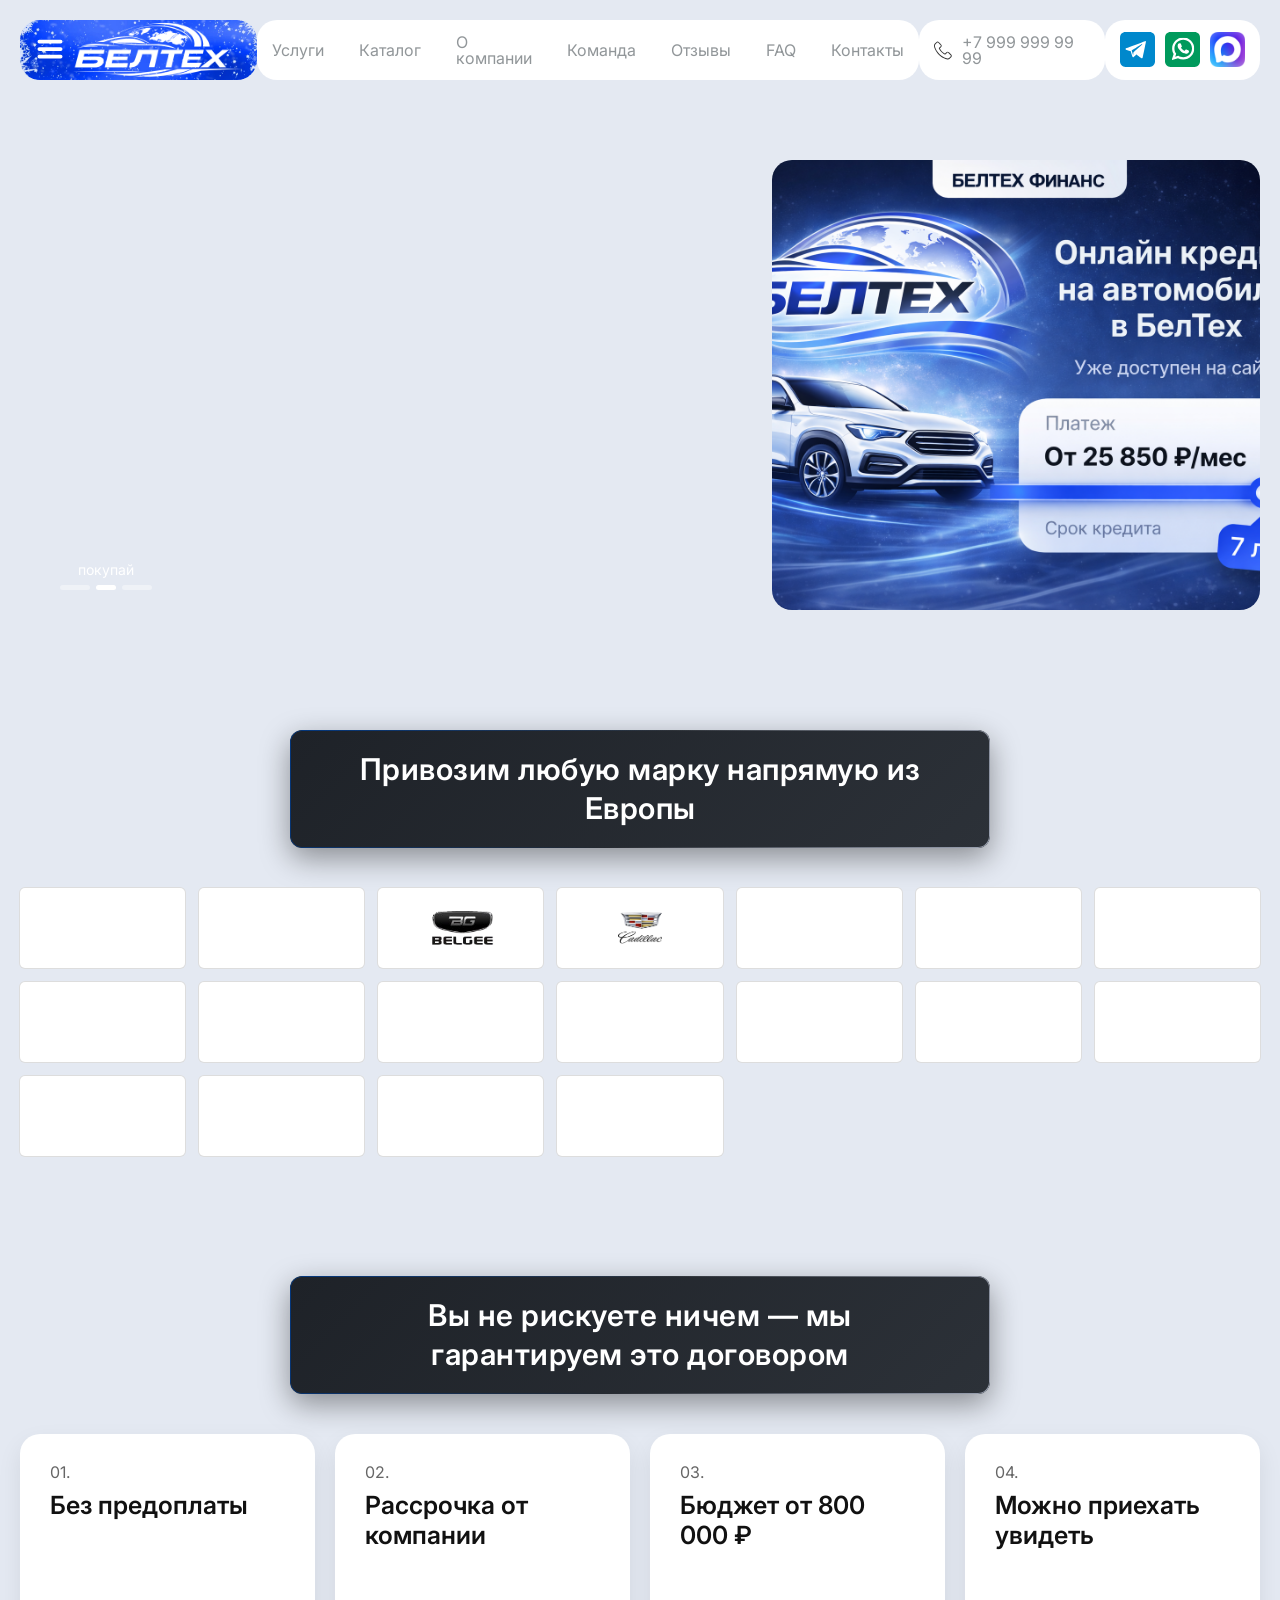
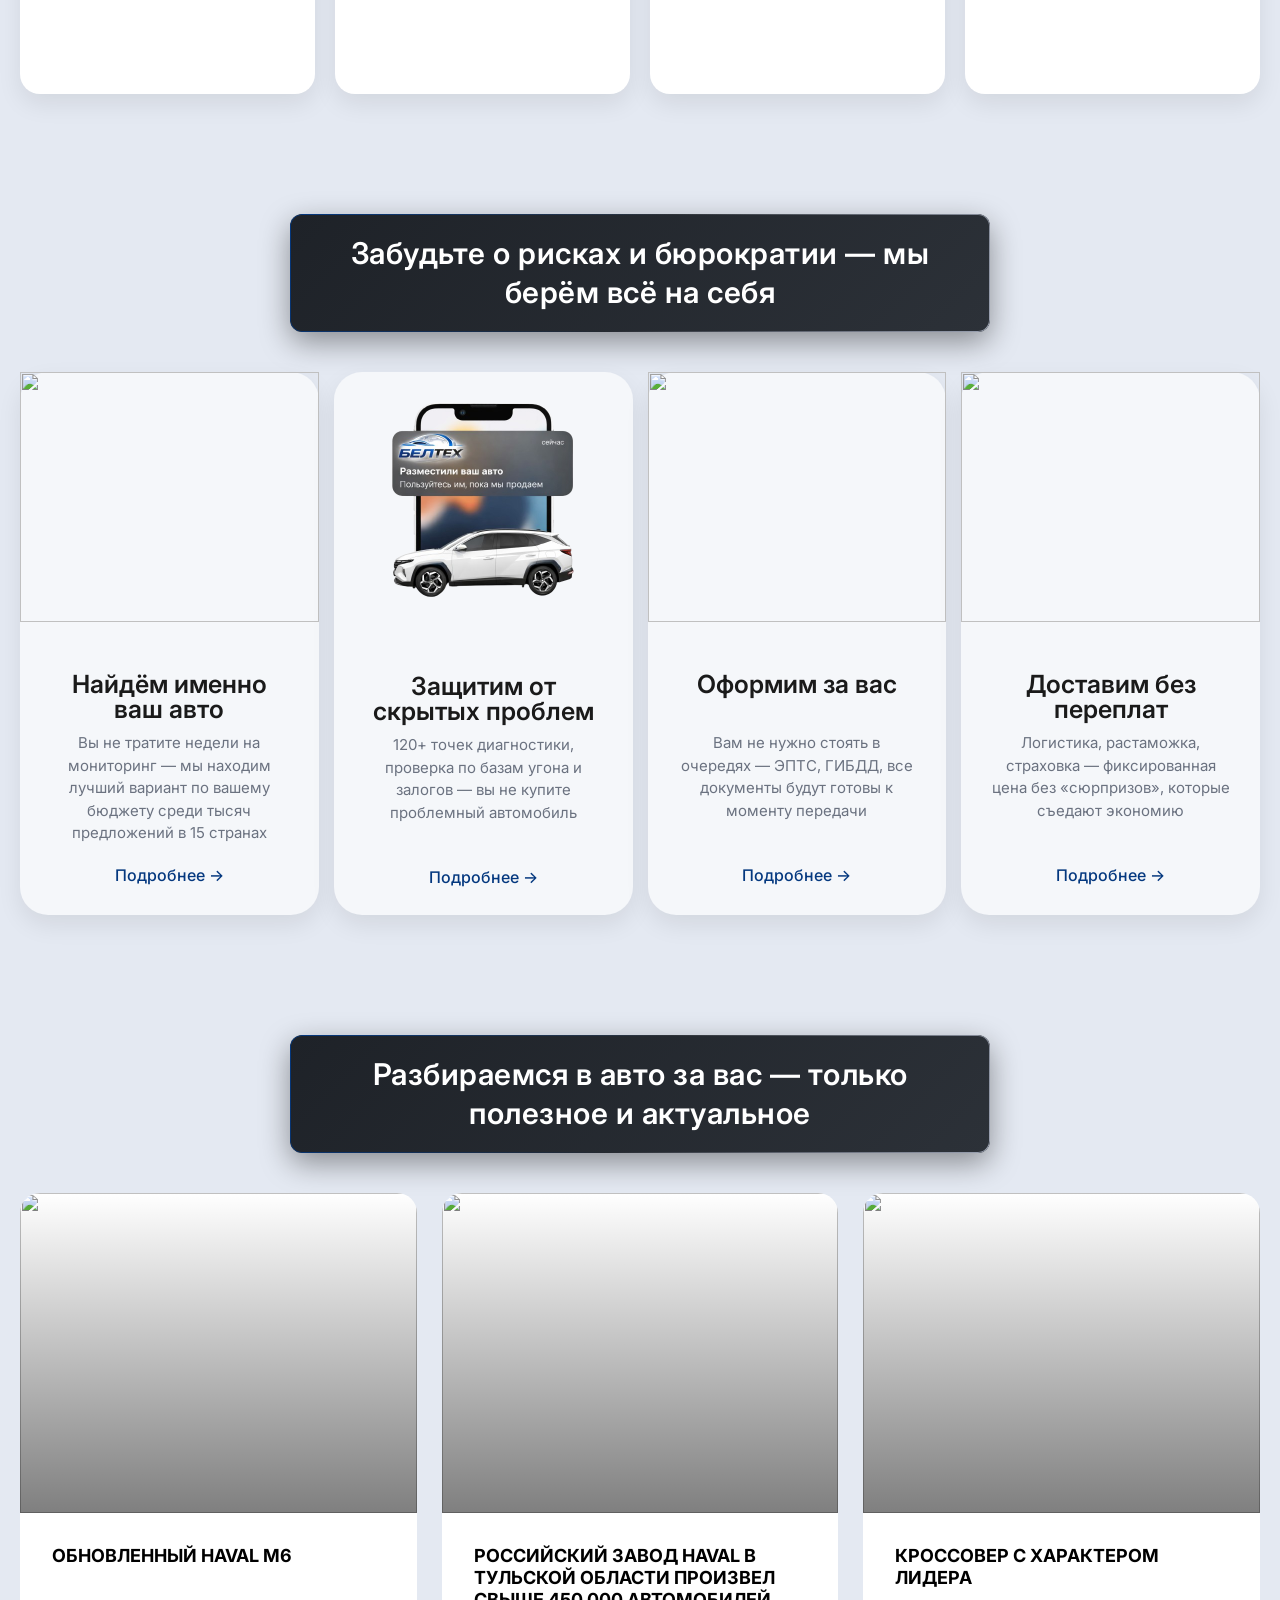
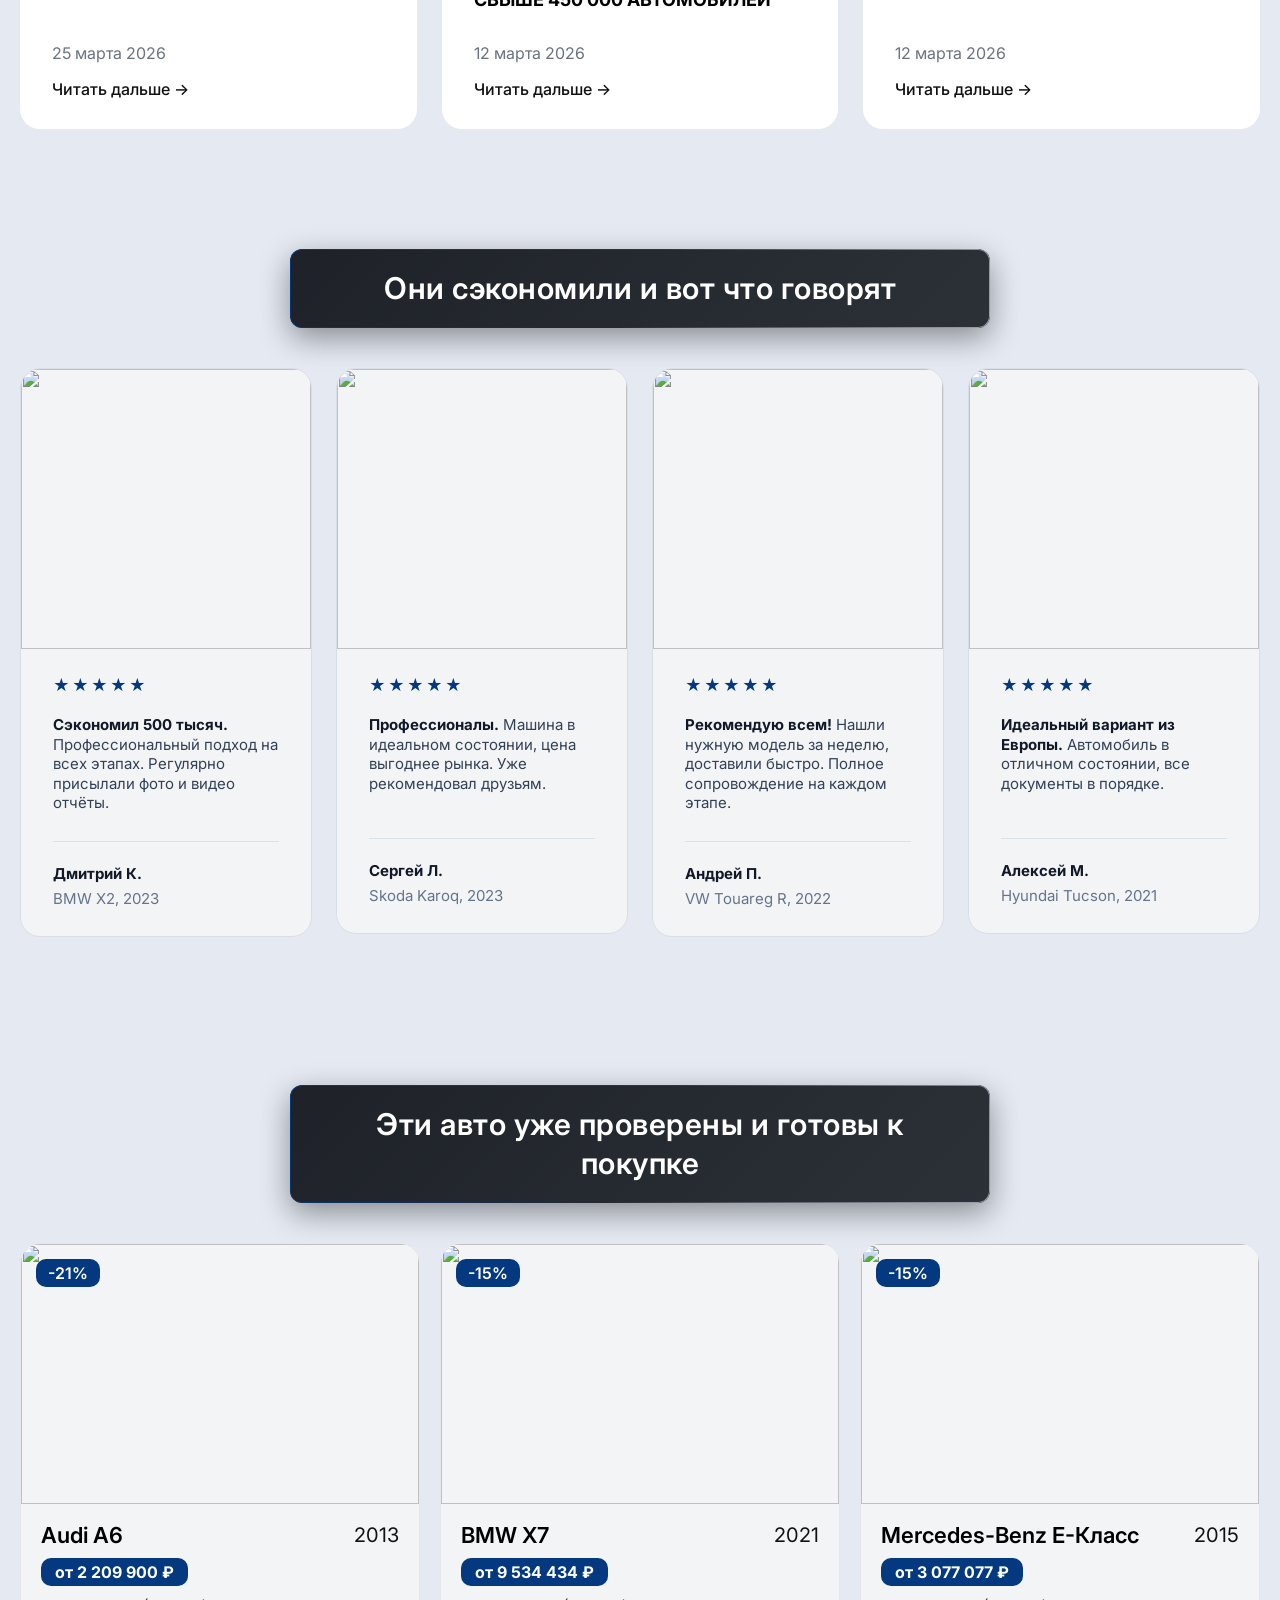
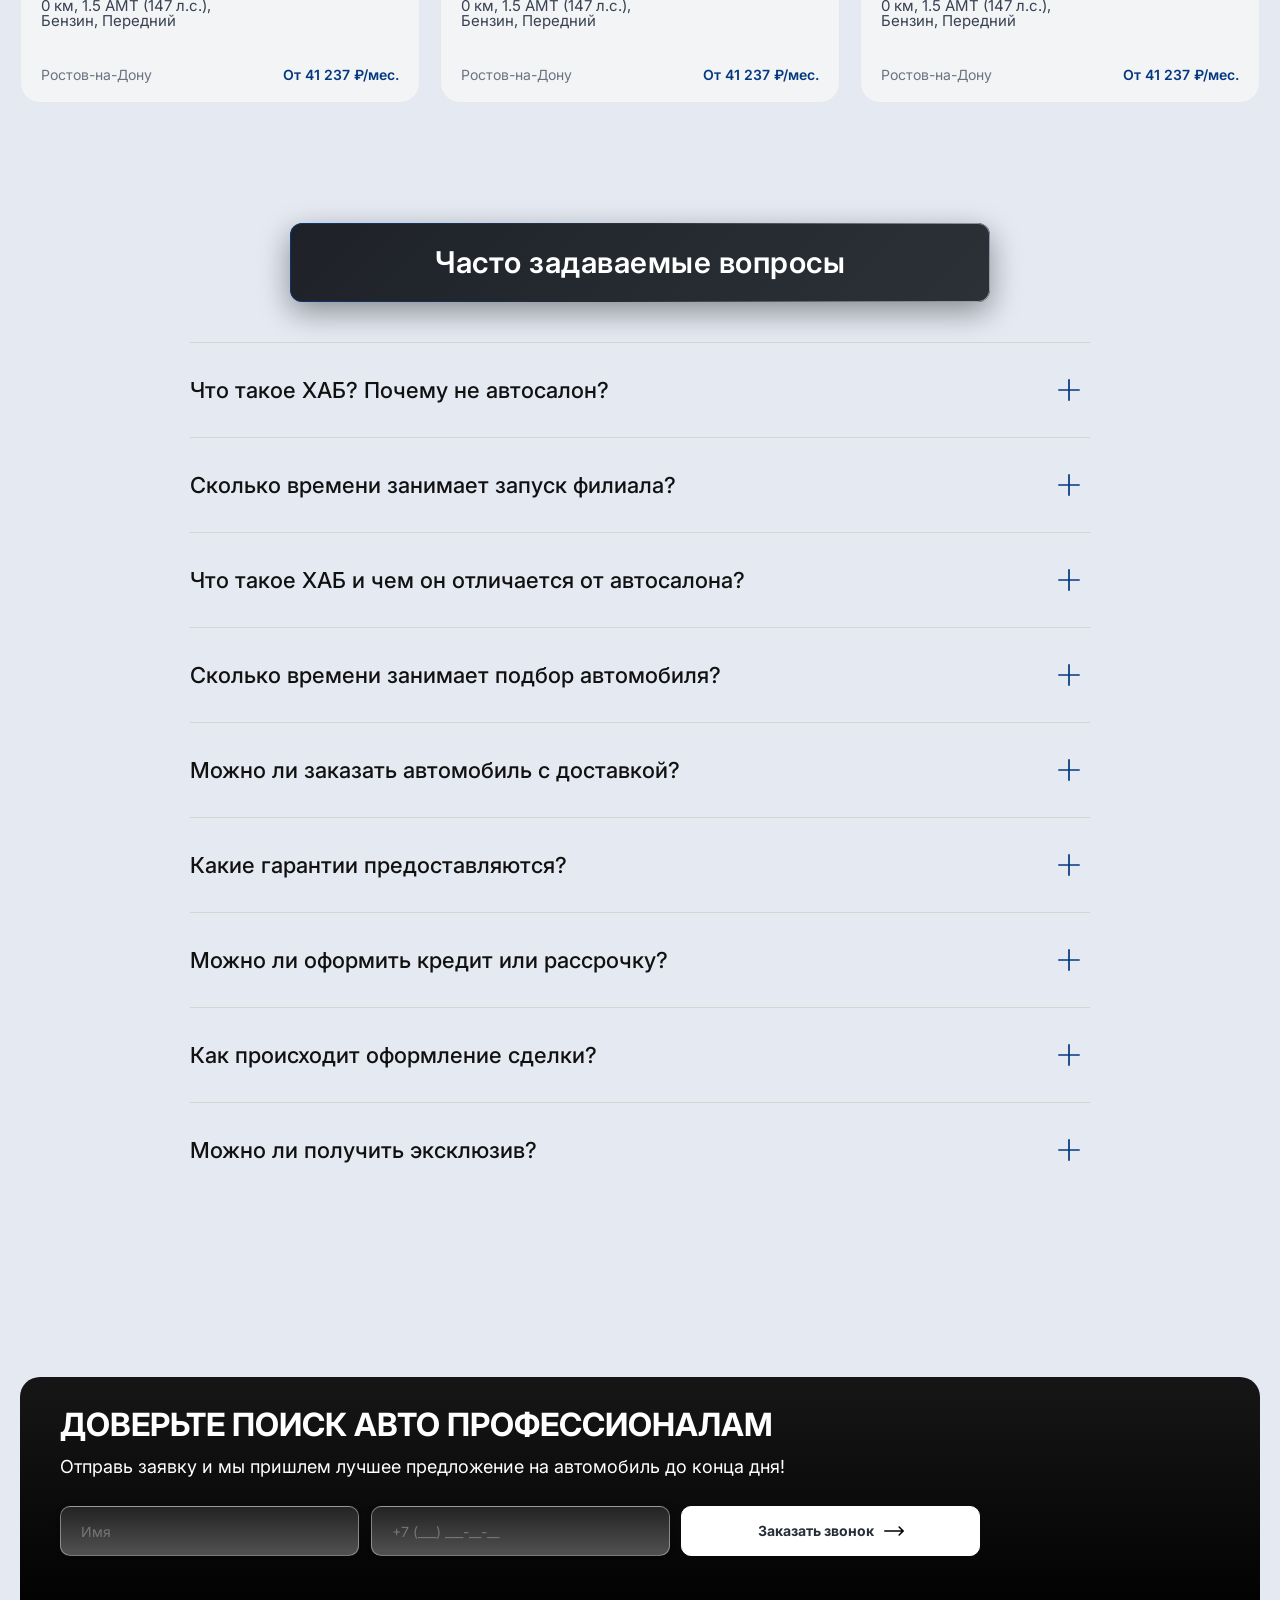
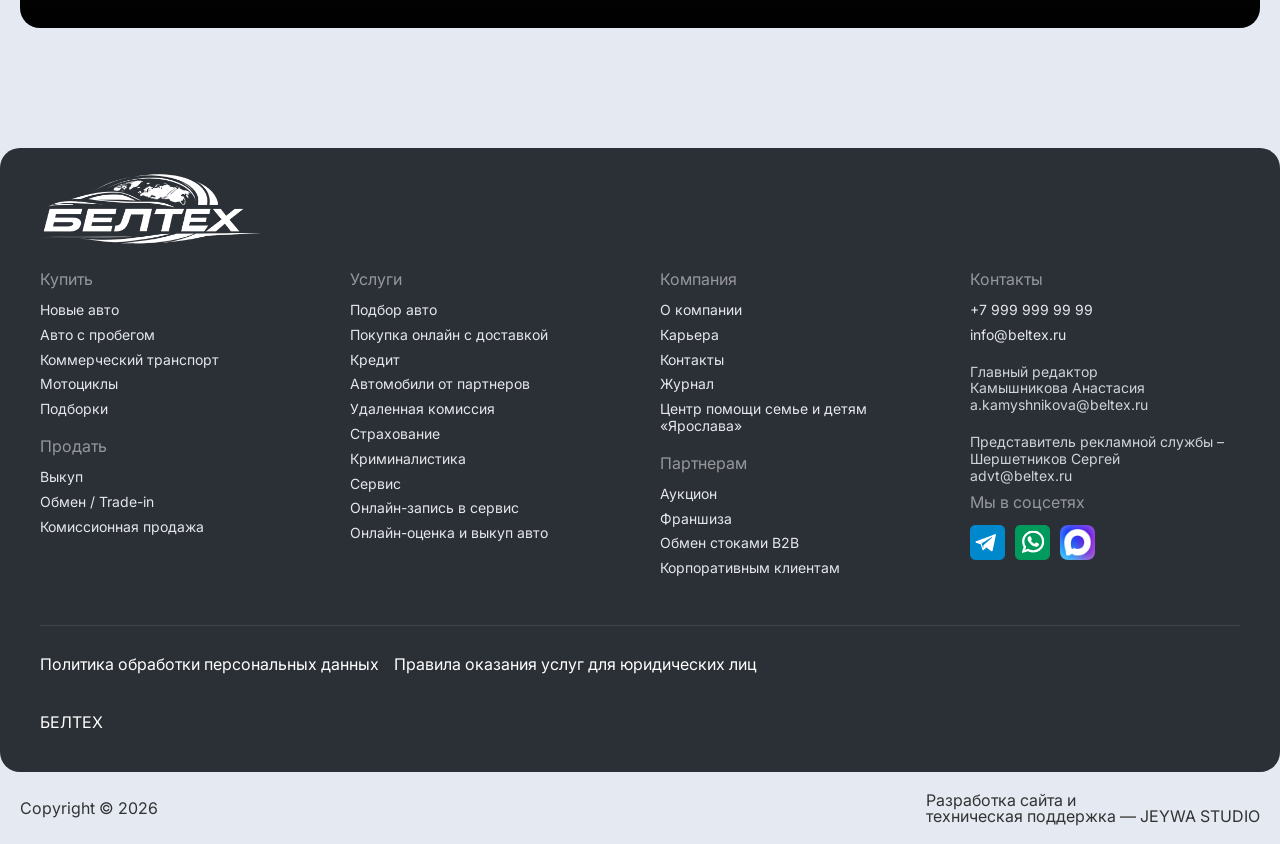
==== index.html @ 1b92bd35 "new" ====
<!doctype html>
<html lang="en">
  <head>
    <meta charset="UTF-8" />
    <meta name="viewport" content="width=device-width, initial-scale=1.0" />
    <link rel="stylesheet" href="/assests/css/reset.css" />
    <link rel="stylesheet" href="/assests/css/style.css" />
    <link
      rel="stylesheet"
      href="https://cdn.jsdelivr.net/npm/swiper@11/swiper-bundle.min.css"
    />

    <link
      rel="shortcut icon"
      href="/assests/img/indigoicon.webp"
      type="image/x-icon"
    />
    <title>БЕЛТЕХ</title>
  </head>
  <body>
    <header>
      <div class="container">
        <div class="logo">
          <div class="burger">
            <svg
              xmlns="http://www.w3.org/2000/svg"
              version="1.1"
              xmlns:xlink="http://www.w3.org/1999/xlink"
              width="22"
              height="14"
              x="0"
              y="0"
              viewBox="0 0 24 24"
              style="enable-background: new 0 0 512 512"
              xml:space="preserve"
              class=""
            >
              <g>
                <path
                  d="M3.5 7.5h17a1.5 1.5 0 1 0 0-3h-17a1.5 1.5 0 1 0 0 3zM20.5 10.5h-17a1.5 1.5 0 1 0 0 3h17a1.5 1.5 0 1 0 0-3zM20.5 16.5h-17a1.5 1.5 0 1 0 0 3h17a1.5 1.5 0 1 0 0-3z"
                  fill="#ffffff"
                  opacity="1"
                  data-original="#000000"
                  class=""
                ></path>
              </g>
            </svg>
          </div>
          <a href="">
            <img src="/assests/img/indigologo.png" alt="" />
          </a>
        </div>
        <div>
          <nav>
            <ul>
              <li><a href="">Услуги</a></li>
              <li><a href="">Каталог</a></li>
              <li><a href="">О компании</a></li>
              <li><a href="">Команда</a></li>
              <li><a href="">Отзывы</a></li>
              <li><a href="">FAQ</a></li>
              <li><a href="">Контакты</a></li>
            </ul>
          </nav>
        </div>
        <div class="phone">
          <a href="">
            <svg
              xmlns="http://www.w3.org/2000/svg"
              version="1.1"
              xmlns:xlink="http://www.w3.org/1999/xlink"
              width="19"
              height="19"
              x="0"
              y="0"
              viewBox="0 0 482.6 482.6"
              style="enable-background: new 0 0 512 512"
              xml:space="preserve"
              class=""
            >
              <g>
                <path
                  d="M98.339 320.8c47.6 56.9 104.9 101.7 170.3 133.4 24.9 11.8 58.2 25.8 95.3 28.2 2.3.1 4.5.2 6.8.2 24.9 0 44.9-8.6 61.2-26.3.1-.1.3-.3.4-.5 5.8-7 12.4-13.3 19.3-20 4.7-4.5 9.5-9.2 14.1-14 21.3-22.2 21.3-50.4-.2-71.9l-60.1-60.1c-10.2-10.6-22.4-16.2-35.2-16.2-12.8 0-25.1 5.6-35.6 16.1l-35.8 35.8c-3.3-1.9-6.7-3.6-9.9-5.2-4-2-7.7-3.9-11-6-32.6-20.7-62.2-47.7-90.5-82.4-14.3-18.1-23.9-33.3-30.6-48.8 9.4-8.5 18.2-17.4 26.7-26.1 3-3.1 6.1-6.2 9.2-9.3 10.8-10.8 16.6-23.3 16.6-36s-5.7-25.2-16.6-36l-29.8-29.8c-3.5-3.5-6.8-6.9-10.2-10.4-6.6-6.8-13.5-13.8-20.3-20.1-10.3-10.1-22.4-15.4-35.2-15.4-12.7 0-24.9 5.3-35.6 15.5l-37.4 37.4c-13.6 13.6-21.3 30.1-22.9 49.2-1.9 23.9 2.5 49.3 13.9 80 17.5 47.5 43.9 91.6 83.1 138.7zm-72.6-216.6c1.2-13.3 6.3-24.4 15.9-34l37.2-37.2c5.8-5.6 12.2-8.5 18.4-8.5 6.1 0 12.3 2.9 18 8.7 6.7 6.2 13 12.7 19.8 19.6 3.4 3.5 6.9 7 10.4 10.6l29.8 29.8c6.2 6.2 9.4 12.5 9.4 18.7s-3.2 12.5-9.4 18.7c-3.1 3.1-6.2 6.3-9.3 9.4-9.3 9.4-18 18.3-27.6 26.8l-.5.5c-8.3 8.3-7 16.2-5 22.2.1.3.2.5.3.8 7.7 18.5 18.4 36.1 35.1 57.1 30 37 61.6 65.7 96.4 87.8 4.3 2.8 8.9 5 13.2 7.2 4 2 7.7 3.9 11 6 .4.2.7.4 1.1.6 3.3 1.7 6.5 2.5 9.7 2.5 8 0 13.2-5.1 14.9-6.8l37.4-37.4c5.8-5.8 12.1-8.9 18.3-8.9 7.6 0 13.8 4.7 17.7 8.9l60.3 60.2c12 12 11.9 25-.3 37.7-4.2 4.5-8.6 8.8-13.3 13.3-7 6.8-14.3 13.8-20.9 21.7-11.5 12.4-25.2 18.2-42.9 18.2-1.7 0-3.5-.1-5.2-.2-32.8-2.1-63.3-14.9-86.2-25.8-62.2-30.1-116.8-72.8-162.1-127-37.3-44.9-62.4-86.7-79-131.5-10.3-27.5-14.2-49.6-12.6-69.7z"
                  fill="#333333"
                  opacity="1"
                  data-original="#000000"
                  class=""
                ></path>
              </g>
            </svg>
            +7 999 999 99 99
          </a>
        </div>
        <div class="icons">
          <a href="">
            <img src="/assests/img/telegram.svg" alt="" />
          </a>
          <a href="">
            <img src="/assests/img/whatsapp.svg" alt="" />
          </a>
          <a href="">
            <img src="/assests/img/maxmessencer.png" alt="" />
          </a>
        </div>
      </div>
    </header>
    <main>
      <section class="banner">
        <div class="container">
          <div class="banner-grid">
            <div class="swiper banner-swiper">
              <div class="swiper-wrapper">
                <div
                  class="swiper-slide"
                  style="
                    background-image: url(https://cdn-s.freshauto.ru/system/home_image/file/49/lg_1800x876_%D0%BF%D1%80%D0%BE%D0%B4%D0%B0%D1%8E%D1%82%D1%8C%D1%81%D1%8F_%D0%B1%D1%8B%D1%81%D1%82%D1%80%D0%BE__2_.webp);
                  "
                >
                  <div class="banner-content">
                    <h2>
                      Любой авто <br />
                      <span>доставим</span> <br />
                      в ближайший к вам <br />
                      автосалон FRESH
                    </h2>
                  </div>
                </div>

                <div
                  class="swiper-slide"
                  style="
                    background-image: url(https://cdn-s.freshauto.ru/system/home_image/file/41/lg_1800x876_%D0%B4%D0%BE%D1%81%D1%82%D0%B0%D0%B2%D0%BA%D0%B0.webp);
                  "
                ></div>

                <div
                  class="swiper-slide"
                  style="
                    background-image: url(https://cdn-s.freshauto.ru/system/home_image/file/30/lg__Banner_Home_Left.webp);
                  "
                >
                  <div class="banner-content">
                    <h2>FRESH RACING: скорость начинается здесь!</h2>
                  </div>
                </div>
              </div>

              <div class="swiper-pagination"></div>
            </div>
            <img
              src="/assests/img/ChatGPT Image 25 Mar 2026 20_34_31.png"
              alt=""
            />
          </div>
        </div>
      </section>
      <section class="brands">
        <div class="container">
          <div class="section-title">
            <h2>Привозим любую марку напрямую из Европы</h2>
          </div>
          <div class="brands-grid">
            <a href="#"
              ><img
                src="https://autopole.ru/images/brands/Knewstar/knewstar.svg"
                alt=""
            /></a>
            <a href="#"
              ><img
                src="https://autopole.ru/images/brands/Changan/Changan.svg"
                alt=""
            /></a>
            <a href="#"
              ><img src="/assests/img/image-removebg-preview.png" alt=""
            /></a>
            <a href="#"
              ><img src="/assests/img/image-removebg-preview (1).png" alt=""
            /></a>
            <a href="#"
              ><img
                src="https://autopole.ru/images/brands/Chery/chery.png"
                alt=""
            /></a>
            <a href="#"
              ><img
                src="https://autopole.ru/images/brands/Chevrolet/Chevrolet.webp"
                alt=""
            /></a>
            <a href="#"
              ><img
                src="https://autopole.ru/images/brands/Geely/geely.svg"
                alt=""
            /></a>
            <a href="#"
              ><img
                src="https://autopole.ru/images/brands/Honda/Honda.svg"
                alt=""
            /></a>
            <a href="#"
              ><img
                src="https://autopole.ru/images/brands/Hyundai/Hyundai.svg"
                alt=""
            /></a>
            <a href="#"
              ><img
                src="https://autopole.ru/images/brands/Volvo/Volvo.svg"
                alt=""
            /></a>
            <a href="#"
              ><img
                src="https://autopole.ru/images/brands/Citroen/citroen.svg"
                alt=""
            /></a>
            <a href="#"
              ><img
                src="https://autopole.ru/images/brands/Dongfeng/dongfeng.svg"
                alt=""
            /></a>
            <a href="#"
              ><img
                src="https://autopole.ru/images/brands/EXEED/exeed.png"
                alt=""
            /></a>
            <a href="#"
              ><img src="https://autopole.ru/images/brands/FAW/faw.svg" alt=""
            /></a>
            <a href=""
              ><img
                src="https://autopole.ru/images/brands/KAIYI/kaiyi.webp"
                alt=""
            /></a>
            <a href=""
              ><img
                src="https://autopole.ru/images/brands/Livan/livan.png"
                alt=""
            /></a>
            <a href=""
              ><img
                src="https://autopole.ru/images/brands/Opel/Opel.svg"
                alt=""
            /></a>
            <a href=""
              ><img
                src="https://autopole.ru/images/brands/VOYAH/voyah.png"
                alt=""
            /></a>
          </div>
        </div>
      </section>
      <section class="advantages">
        <div class="container">
          <div class="section-title">
            <h2>Вы не рискуете ничем — мы гарантируем это договором</h2>
          </div>
          <div class="cards">
            <div class="card">
              <span class="num">01.</span>
              <h3>Без предоплаты</h3>
              <img
                src="https://keyauto.ru/uploads/service-direction/4cd8912df64c40a9161ac1e7c5034836.webp"
                alt=""
              />
            </div>

            <div class="card">
              <span class="num">02.</span>
              <h3>Рассрочка от компании</h3>
              <img
                src="https://keyauto.ru/uploads/service-direction/d1cce6826b71c99e125bb101970b028e.webp"
                alt=""
              />
            </div>

            <div class="card">
              <span class="num">03.</span>
              <h3>Бюджет от 800 000 ₽</h3>
              <img
                src="https://keyauto.ru/uploads/service-direction/e4988deae22c782a1206c8d25f4a0330.webp"
                alt=""
              />
            </div>

            <div class="card">
              <span class="num">04.</span>
              <h3>Можно приехать увидеть</h3>
              <img
                src="https://keyauto.ru/uploads/service-direction/28147375b0b7fb3f90a6826adf2246a5.webp"
                alt=""
              />
            </div>
          </div>
        </div>
      </section>
      <section class="services">
        <div class="container">
          <div class="section-title">
            <h2>Забудьте о рисках и бюрократии — мы берём всё на себя</h2>
          </div>
          <div class="services-cards">
            <div class="service-card">
              <img
                src="https://freshauto.ru/assets/blue_theme/tradein-ed030569aec24b2c1d5a7ece47277234e26bcae3a217fbb04f80575bd226a821.webp"
                alt=""
              />
              <div class="services-content">
                <h3>Найдём именно ваш авто</h3>
                <p>
                  Вы не тратите недели на мониторинг — мы находим лучший вариант
                  по вашему бюджету среди тысяч предложений в 15 странах
                </p>
                <a href="#">Подробнее →</a>
              </div>
            </div>

            <div class="service-card">
              <img src="/assests/img/image-removebg-preview (2).png" alt="" />
              <div class="services-content">
                <h3>Защитим от скрытых проблем</h3>
                <p>
                  120+ точек диагностики, проверка по базам угона и залогов — вы
                  не купите проблемный автомобиль
                </p>
                <a href="#">Подробнее →</a>
              </div>
            </div>

            <div class="service-card">
              <img
                src="https://freshauto.ru/assets/blue_theme/buyout-7ed57ffa556ec2b9cbad438ed9f771f8645e7f441b2bdf70bebeb2e8942ab878.webp"
                alt=""
              />
              <div class="services-content">
                <h3>Оформим за вас</h3>
                <p>
                  Вам не нужно стоять в очередях — ЭПТС, ГИБДД, все документы
                  будут готовы к моменту передачи
                </p>
                <a href="#">Подробнее →</a>
              </div>
            </div>
            <div class="service-card">
              <img
                src="https://freshauto.ru/frontend/assets/static/default.CINoigJR.webp"
                alt=""
              />
              <div class="services-content">
                <h3>Доставим без переплат</h3>
                <p>
                  Логистика, растаможка, страховка — фиксированная цена без
                  «сюрпризов», которые съедают экономию
                </p>
                <a href="#">Подробнее →</a>
              </div>
            </div>
          </div>
        </div>
      </section>
      <section class="blog">
        <div class="container">
          <div class="section-title">
            <h2>Разбираемся в авто за вас — только полезное и актуальное</h2>
          </div>

          <div class="swiper blog-swiper">
            <div class="swiper-wrapper">
              <!-- CARD -->
              <div class="swiper-slide">
                <div class="blog-card">
                  <div class="blog-image">
                    <img
                      src="https://img.perxis.ru/unsafe/2048x0/filters:format(avif)/prxs/originals/d71u4v8beucc73ceec20/original"
                      alt=""
                    />
                  </div>

                  <div class="blog-body">
                    <h3>ОБНОВЛЕННЫЙ HAVAL M6</h3>
                    <span class="blog-date">25 марта 2026</span>

                    <a href="#" class="blog-link"> Читать дальше → </a>
                  </div>
                </div>
              </div>

              <!-- CARD -->
              <div class="swiper-slide">
                <div class="blog-card">
                  <div class="blog-image">
                    <img
                      src="https://img.perxis.ru/unsafe/2048x0/filters:format(avif)/prxs/originals/d6peceobeucc73cebtn0/original"
                      alt=""
                    />
                  </div>

                  <div class="blog-body">
                    <h3>
                      РОССИЙСКИЙ ЗАВОД HAVAL В ТУЛЬСКОЙ ОБЛАСТИ ПРОИЗВЕЛ СВЫШЕ
                      450 000 АВТОМОБИЛЕЙ
                    </h3>
                    <span class="blog-date">12 марта 2026</span>

                    <a href="#" class="blog-link"> Читать дальше → </a>
                  </div>
                </div>
              </div>

              <!-- CARD -->
              <div class="swiper-slide">
                <div class="blog-card">
                  <div class="blog-image">
                    <img
                      src="https://img.perxis.ru/unsafe/2048x0/filters:format(avif)/prxs/originals/d6pd2v8beucc73cebt70/original"
                      alt=""
                    />
                  </div>

                  <div class="blog-body">
                    <h3>КРОССОВЕР С ХАРАКТЕРОМ ЛИДЕРА</h3>
                    <span class="blog-date">12 марта 2026</span>

                    <a href="#" class="blog-link"> Читать дальше → </a>
                  </div>
                </div>
              </div>
              <div class="swiper-slide">
                <div class="blog-card">
                  <div class="blog-image">
                    <img
                      src="https://img.perxis.ru/unsafe/2048x0/filters:format(avif)/prxs/originals/d71u4v8beucc73ceec20/original"
                      alt=""
                    />
                  </div>

                  <div class="blog-body">
                    <h3>ОБНОВЛЕННЫЙ HAVAL M6</h3>
                    <span class="blog-date">25 марта 2026</span>

                    <a href="#" class="blog-link"> Читать дальше → </a>
                  </div>
                </div>
              </div>

              <!-- CARD -->
              <div class="swiper-slide">
                <div class="blog-card">
                  <div class="blog-image">
                    <img
                      src="https://img.perxis.ru/unsafe/2048x0/filters:format(avif)/prxs/originals/d6peceobeucc73cebtn0/original"
                      alt=""
                    />
                  </div>

                  <div class="blog-body">
                    <h3>
                      РОССИЙСКИЙ ЗАВОД HAVAL В ТУЛЬСКОЙ ОБЛАСТИ ПРОИЗВЕЛ СВЫШЕ
                      450 000 АВТОМОБИЛЕЙ
                    </h3>
                    <span class="blog-date">12 марта 2026</span>

                    <a href="#" class="blog-link"> Читать дальше → </a>
                  </div>
                </div>
              </div>

              <!-- CARD -->
              <div class="swiper-slide">
                <div class="blog-card">
                  <div class="blog-image">
                    <img
                      src="https://img.perxis.ru/unsafe/2048x0/filters:format(avif)/prxs/originals/d6pd2v8beucc73cebt70/original"
                      alt=""
                    />
                  </div>

                  <div class="blog-body">
                    <h3>КРОССОВЕР С ХАРАКТЕРОМ ЛИДЕРА</h3>
                    <span class="blog-date">12 марта 2026</span>

                    <a href="#" class="blog-link"> Читать дальше → </a>
                  </div>
                </div>
              </div>
            </div>
          </div>
        </div>
      </section>
      <section class="reviews-section">
        <div class="container">
          <div class="section-title">
            <h2>Они сэкономили и вот что говорят</h2>
          </div>

          <div class="swiper reviews-swiper">
            <div class="swiper-wrapper">
              <div class="swiper-slide">
                <div class="review-card">
                  <div class="review-image">
                    <img
                      src="https://m-tehnix.ru/assets/5-DvoWf7ie.jpg"
                      alt=""
                    />
                  </div>

                  <div class="review-body">
                    <div class="review-stars">★★★★★</div>

                    <p class="review-text">
                      <strong>Идеальный вариант из Европы.</strong>
                      Автомобиль в отличном состоянии, все документы в порядке.
                    </p>

                    <div class="review-divider"></div>

                    <div class="review-author">Алексей М.</div>
                    <div class="review-car">Hyundai Tucson, 2021</div>
                  </div>
                </div>
              </div>

              <div class="swiper-slide">
                <div class="review-card">
                  <div class="review-image">
                    <img
                      src="https://m-tehnix.ru/assets/7-DxdeHB12.jpg"
                      alt=""
                    />
                  </div>

                  <div class="review-body">
                    <div class="review-stars">★★★★★</div>

                    <p class="review-text">
                      <strong>Сэкономил 500 тысяч.</strong>
                      Профессиональный подход на всех этапах. Регулярно
                      присылали фото и видео отчёты.
                    </p>

                    <div class="review-divider"></div>

                    <div class="review-author">Дмитрий К.</div>
                    <div class="review-car">BMW X2, 2023</div>
                  </div>
                </div>
              </div>

              <div class="swiper-slide">
                <div class="review-card">
                  <div class="review-image">
                    <img
                      src="https://m-tehnix.ru/assets/8-Cx85QTQ7.jpg"
                      alt=""
                    />
                  </div>

                  <div class="review-body">
                    <div class="review-stars">★★★★★</div>

                    <p class="review-text">
                      <strong>Профессионалы.</strong>
                      Машина в идеальном состоянии, цена выгоднее рынка. Уже
                      рекомендовал друзьям.
                    </p>

                    <div class="review-divider"></div>

                    <div class="review-author">Сергей Л.</div>
                    <div class="review-car">Skoda Karoq, 2023</div>
                  </div>
                </div>
              </div>

              <div class="swiper-slide">
                <div class="review-card">
                  <div class="review-image">
                    <img
                      src="https://m-tehnix.ru/assets/9-DJiYvDG8.jpg"
                      alt=""
                    />
                  </div>

                  <div class="review-body">
                    <div class="review-stars">★★★★★</div>

                    <p class="review-text">
                      <strong>Рекомендую всем!</strong>
                      Нашли нужную модель за неделю, доставили быстро. Полное
                      сопровождение на каждом этапе.
                    </p>

                    <div class="review-divider"></div>

                    <div class="review-author">Андрей П.</div>
                    <div class="review-car">VW Touareg R, 2022</div>
                  </div>
                </div>
              </div>
              <div class="swiper-slide">
                <div class="review-card">
                  <div class="review-image">
                    <img
                      src="https://m-tehnix.ru/assets/5-DvoWf7ie.jpg"
                      alt=""
                    />
                  </div>

                  <div class="review-body">
                    <div class="review-stars">★★★★★</div>

                    <p class="review-text">
                      <strong>Идеальный вариант из Европы.</strong>
                      Автомобиль в отличном состоянии, все документы в порядке.
                    </p>

                    <div class="review-divider"></div>

                    <div class="review-author">Алексей М.</div>
                    <div class="review-car">Hyundai Tucson, 2021</div>
                  </div>
                </div>
              </div>

              <div class="swiper-slide">
                <div class="review-card">
                  <div class="review-image">
                    <img
                      src="https://m-tehnix.ru/assets/7-DxdeHB12.jpg"
                      alt=""
                    />
                  </div>

                  <div class="review-body">
                    <div class="review-stars">★★★★★</div>

                    <p class="review-text">
                      <strong>Сэкономил 500 тысяч.</strong>
                      Профессиональный подход на всех этапах. Регулярно
                      присылали фото и видео отчёты.
                    </p>

                    <div class="review-divider"></div>

                    <div class="review-author">Дмитрий К.</div>
                    <div class="review-car">BMW X2, 2023</div>
                  </div>
                </div>
              </div>

              <div class="swiper-slide">
                <div class="review-card">
                  <div class="review-image">
                    <img
                      src="https://m-tehnix.ru/assets/8-Cx85QTQ7.jpg"
                      alt=""
                    />
                  </div>

                  <div class="review-body">
                    <div class="review-stars">★★★★★</div>

                    <p class="review-text">
                      <strong>Профессионалы.</strong>
                      Машина в идеальном состоянии, цена выгоднее рынка. Уже
                      рекомендовал друзьям.
                    </p>

                    <div class="review-divider"></div>

                    <div class="review-author">Сергей Л.</div>
                    <div class="review-car">Skoda Karoq, 2023</div>
                  </div>
                </div>
              </div>

              <div class="swiper-slide">
                <div class="review-card">
                  <div class="review-image">
                    <img
                      src="https://m-tehnix.ru/assets/9-DJiYvDG8.jpg"
                      alt=""
                    />
                  </div>

                  <div class="review-body">
                    <div class="review-stars">★★★★★</div>

                    <p class="review-text">
                      <strong>Рекомендую всем!</strong>
                      Нашли нужную модель за неделю, доставили быстро. Полное
                      сопровождение на каждом этапе.
                    </p>

                    <div class="review-divider"></div>

                    <div class="review-author">Андрей П.</div>
                    <div class="review-car">VW Touareg R, 2022</div>
                  </div>
                </div>
              </div>
            </div>

            <div class="reviews-pagination"></div>
          </div>
        </div>
      </section>
      <section class="cars">
        <div class="container">
          <div class="section-title">
            <h2>Эти авто уже проверены и готовы к покупке</h2>
          </div>
          <div class="swiper car-cards">
            <div class="swiper-wrapper">
              <!-- CARD -->
              <div class="swiper-slide">
                <div class="car-card">
                  <!-- IMAGE SWIPER -->
                  <div class="car-image swiper car-image-swiper">
                    <div class="swiper-wrapper">
                      <div class="swiper-slide">
                        <img
                          src="https://cdn-b.freshauto.ru/f16d331356_1065392_mobile.webp"
                          alt=""
                        />
                      </div>
                      <div class="swiper-slide">
                        <img
                          src="https://cdn-b.freshauto.ru/a5b868c564_1065392_mobile.webp"
                          alt=""
                        />
                      </div>
                      <div class="swiper-slide">
                        <img
                          src="https://cdn-b.freshauto.ru/2ccddb6ed5_1065392_mobile.webp"
                          alt=""
                        />
                      </div>
                    </div>

                    <div class="discount">-21%</div>
                  </div>

                  <!-- CONTENT -->
                  <div class="car-body">
                    <div class="car-head">
                      <h3>Audi A6</h3>
                      <span>2013</span>
                    </div>

                    <div class="price">от 2 209 900 ₽</div>

                    <p class="car-info">
                      0 км, 1.5 АМТ (147 л.с.), <br />
                      Бензин, Передний
                    </p>

                    <div class="car-footer">
                      <span>Ростов-на-Дону</span>
                      <span class="monthly">От 41 237 ₽/мес.</span>
                    </div>
                  </div>
                </div>
              </div>

              <!-- COPY CARD -->
              <div class="swiper-slide">
                <div class="car-card">
                  <div class="car-image swiper car-image-swiper">
                    <div class="swiper-wrapper">
                      <div class="swiper-slide">
                        <img
                          src="https://cdn-b.freshauto.ru/c9749661b1_1037415_original.webp"
                        />
                      </div>
                      <div class="swiper-slide">
                        <img
                          src="https://cdn-b.freshauto.ru/ae3831be20_1037415_original.webp"
                        />
                      </div>
                      <div class="swiper-slide">
                        <img
                          src="https://cdn-b.freshauto.ru/0b3e0ac785_1037415_original.webp"
                        />
                      </div>
                      <div class="swiper-slide">
                        <img
                          src="https://cdn-b.freshauto.ru/f1980a08aa_1037415_original.webp"
                        />
                      </div>
                    </div>
                    <div class="discount">-15%</div>
                  </div>

                  <div class="car-body">
                    <div class="car-head">
                      <h3>BMW X7</h3>
                      <span>2021</span>
                    </div>
                    <div class="price">от 9 534 434 ₽</div>
                    <p class="car-info">
                      0 км, 1.5 АМТ (147 л.с.), <br />
                      Бензин, Передний
                    </p>

                    <div class="car-footer">
                      <span>Ростов-на-Дону</span>
                      <span class="monthly">От 41 237 ₽/мес.</span>
                    </div>
                  </div>
                </div>
              </div>
              <div class="swiper-slide">
                <div class="car-card">
                  <div class="car-image swiper car-image-swiper">
                    <div class="swiper-wrapper">
                      <div class="swiper-slide">
                        <img
                          src="https://cdn-b.freshauto.ru/050bd89fe9_1062862_original.webp"
                        />
                      </div>
                      <div class="swiper-slide">
                        <img
                          src="https://cdn-b.freshauto.ru/e8fc4904d3_1062862_original.webp"
                        />
                      </div>
                      <div class="swiper-slide">
                        <img
                          src="https://cdn-b.freshauto.ru/2ddf9a09f0_1062862_original.webp"
                        />
                      </div>
                      <div class="swiper-slide">
                        <img
                          src="https://cdn-b.freshauto.ru/8d40be9efc_1062862_original.webp"
                        />
                      </div>
                    </div>
                    <div class="discount">-15%</div>
                  </div>

                  <div class="car-body">
                    <div class="car-head">
                      <h3>Mercedes-Benz E-Класс</h3>
                      <span>2015</span>
                    </div>
                    <div class="price">от 3 077 077 ₽</div>
                    <p class="car-info">
                      0 км, 1.5 АМТ (147 л.с.), <br />
                      Бензин, Передний
                    </p>

                    <div class="car-footer">
                      <span>Ростов-на-Дону</span>
                      <span class="monthly">От 41 237 ₽/мес.</span>
                    </div>
                  </div>
                </div>
              </div>
              <div class="swiper-slide">
                <div class="car-card">
                  <div class="car-image swiper car-image-swiper">
                    <div class="swiper-wrapper">
                      <div class="swiper-slide">
                        <img
                          src="https://cdn-b.freshauto.ru/c9749661b1_1037415_original.webp"
                        />
                      </div>
                      <div class="swiper-slide">
                        <img
                          src="https://cdn-b.freshauto.ru/ae3831be20_1037415_original.webp"
                        />
                      </div>
                      <div class="swiper-slide">
                        <img
                          src="https://cdn-b.freshauto.ru/0b3e0ac785_1037415_original.webp"
                        />
                      </div>
                      <div class="swiper-slide">
                        <img
                          src="https://cdn-b.freshauto.ru/f1980a08aa_1037415_original.webp"
                        />
                      </div>
                    </div>
                    <div class="discount">-15%</div>
                  </div>

                  <div class="car-body">
                    <div class="car-head">
                      <h3>BMW X7</h3>
                      <span>2021</span>
                    </div>
                    <div class="price">от 9 534 434 ₽</div>
                    <p class="car-info">
                      0 км, 1.5 АМТ (147 л.с.), <br />
                      Бензин, Передний
                    </p>

                    <div class="car-footer">
                      <span>Ростов-на-Дону</span>
                      <span class="monthly">От 41 237 ₽/мес.</span>
                    </div>
                  </div>
                </div>
              </div>
            </div>
          </div>
        </div>
      </section>
      <section class="faq-premium">
        <div class="container">
          <div class="section-title">
            <h2>Часто задаваемые вопросы</h2>
          </div>

          <div class="faq-premium-list">
            <div class="faq-premium-item">
              <div class="faq-premium-head">
                <span>Что такое ХАБ? Почему не автосалон?</span>
                <div class="faq-premium-icon">
                  <svg
                    xmlns="http://www.w3.org/2000/svg"
                    version="1.1"
                    xmlns:xlink="http://www.w3.org/1999/xlink"
                    width="22"
                    height="22"
                    x="0"
                    y="0"
                    viewBox="0 0 512 512"
                    style="enable-background: new 0 0 512 512"
                    xml:space="preserve"
                    class=""
                  >
                    <g>
                      <path
                        d="M492 236H276V20c0-11.046-8.954-20-20-20s-20 8.954-20 20v216H20c-11.046 0-20 8.954-20 20s8.954 20 20 20h216v216c0 11.046 8.954 20 20 20s20-8.954 20-20V276h216c11.046 0 20-8.954 20-20s-8.954-20-20-20z"
                        fill="#04387f"
                        opacity="1"
                        data-original="#000000"
                        class=""
                      ></path>
                    </g>
                  </svg>
                </div>
              </div>

              <div class="faq-premium-content">
                <div class="faq-premium-inner">
                  БЕЛТЕХ — это новый формат, выходящий за рамки обычных
                  автосалонов. Вы получаете доступ к большому выбору автомобилей
                  и сервису нового уровня.
                </div>
              </div>
            </div>

            <div class="faq-premium-item">
              <div class="faq-premium-head">
                <span>Сколько времени занимает запуск филиала?</span>
                <div class="faq-premium-icon">
                  <svg
                    xmlns="http://www.w3.org/2000/svg"
                    version="1.1"
                    xmlns:xlink="http://www.w3.org/1999/xlink"
                    width="22"
                    height="22"
                    x="0"
                    y="0"
                    viewBox="0 0 512 512"
                    style="enable-background: new 0 0 512 512"
                    xml:space="preserve"
                    class=""
                  >
                    <g>
                      <path
                        d="M492 236H276V20c0-11.046-8.954-20-20-20s-20 8.954-20 20v216H20c-11.046 0-20 8.954-20 20s8.954 20 20 20h216v216c0 11.046 8.954 20 20 20s20-8.954 20-20V276h216c11.046 0 20-8.954 20-20s-8.954-20-20-20z"
                        fill="#04387f"
                        opacity="1"
                        data-original="#000000"
                        class=""
                      ></path>
                    </g>
                  </svg>
                </div>
              </div>

              <div class="faq-premium-content">
                <div class="faq-premium-inner">
                  В среднем запуск занимает от 3 до 6 месяцев в зависимости от
                  региона.
                </div>
              </div>
            </div>

            <div class="faq-premium-item">
              <div class="faq-premium-head">
                <span>Что такое ХАБ и чем он отличается от автосалона?</span>
                <div class="faq-premium-icon">
                  <!-- SVG -->
                  <svg width="22" height="22" viewBox="0 0 512 512">
                    <path
                      d="M492 236H276V20c0-11.046-8.954-20-20-20s-20 8.954-20 20v216H20c-11.046 0-20 8.954-20 20s8.954 20 20 20h216v216c0 11.046 8.954 20 20 20s20-8.954 20-20V276h216c11.046 0 20-8.954 20-20s-8.954-20-20-20z"
                      fill="#04387f"
                    />
                  </svg>
                </div>
              </div>
              <div class="faq-premium-content">
                <div class="faq-premium-inner">
                  ХАБ — это современный формат, где можно не только купить авто,
                  но и получить полный сервис и сопровождение.
                </div>
              </div>
            </div>

            <div class="faq-premium-item">
              <div class="faq-premium-head">
                <span>Сколько времени занимает подбор автомобиля?</span>
                <div class="faq-premium-icon">
                  <svg width="22" height="22" viewBox="0 0 512 512">
                    <path
                      d="M492 236H276V20c0-11.046-8.954-20-20-20s-20 8.954-20 20v216H20c-11.046 0-20 8.954-20 20s8.954 20 20 20h216v216c0 11.046 8.954 20 20 20s20-8.954 20-20V276h216c11.046 0 20-8.954 20-20s-8.954-20-20-20z"
                      fill="#04387f"
                    />
                  </svg>
                </div>
              </div>
              <div class="faq-premium-content">
                <div class="faq-premium-inner">
                  В среднем подбор занимает от 1 до 3 дней в зависимости от
                  требований.
                </div>
              </div>
            </div>

            <div class="faq-premium-item">
              <div class="faq-premium-head">
                <span>Можно ли заказать автомобиль с доставкой?</span>
                <div class="faq-premium-icon">
                  <svg width="22" height="22" viewBox="0 0 512 512">
                    <path
                      d="M492 236H276V20c0-11.046-8.954-20-20-20s-20 8.954-20 20v216H20c-11.046 0-20 8.954-20 20s8.954 20 20 20h216v216c0 11.046 8.954 20 20 20s20-8.954 20-20V276h216c11.046 0 20-8.954 20-20s-8.954-20-20-20z"
                      fill="#04387f"
                    />
                  </svg>
                </div>
              </div>
              <div class="faq-premium-content">
                <div class="faq-premium-inner">
                  Да, мы доставим автомобиль в любой регион с полным
                  сопровождением сделки.
                </div>
              </div>
            </div>

            <div class="faq-premium-item">
              <div class="faq-premium-head">
                <span>Какие гарантии предоставляются?</span>
                <div class="faq-premium-icon">
                  <svg width="22" height="22" viewBox="0 0 512 512">
                    <path
                      d="M492 236H276V20c0-11.046-8.954-20-20-20s-20 8.954-20 20v216H20c-11.046 0-20 8.954-20 20s8.954 20 20 20h216v216c0 11.046 8.954 20 20 20s20-8.954 20-20V276h216c11.046 0 20-8.954 20-20s-8.954-20-20-20z"
                      fill="#04387f"
                    />
                  </svg>
                </div>
              </div>
              <div class="faq-premium-content">
                <div class="faq-premium-inner">
                  Все автомобили проходят проверку и сопровождаются юридической
                  гарантией.
                </div>
              </div>
            </div>

            <div class="faq-premium-item">
              <div class="faq-premium-head">
                <span>Можно ли оформить кредит или рассрочку?</span>
                <div class="faq-premium-icon">
                  <svg width="22" height="22" viewBox="0 0 512 512">
                    <path
                      d="M492 236H276V20c0-11.046-8.954-20-20-20s-20 8.954-20 20v216H20c-11.046 0-20 8.954-20 20s8.954 20 20 20h216v216c0 11.046 8.954 20 20 20s20-8.954 20-20V276h216c11.046 0 20-8.954 20-20s-8.954-20-20-20z"
                      fill="#04387f"
                    />
                  </svg>
                </div>
              </div>
              <div class="faq-premium-content">
                <div class="faq-premium-inner">
                  Да, мы предлагаем выгодные условия кредитования и рассрочки.
                </div>
              </div>
            </div>

            <div class="faq-premium-item">
              <div class="faq-premium-head">
                <span>Как происходит оформление сделки?</span>
                <div class="faq-premium-icon">
                  <svg width="22" height="22" viewBox="0 0 512 512">
                    <path
                      d="M492 236H276V20c0-11.046-8.954-20-20-20s-20 8.954-20 20v216H20c-11.046 0-20 8.954-20 20s8.954 20 20 20h216v216c0 11.046 8.954 20 20 20s20-8.954 20-20V276h216c11.046 0 20-8.954 20-20s-8.954-20-20-20z"
                      fill="#04387f"
                    />
                  </svg>
                </div>
              </div>
              <div class="faq-premium-content">
                <div class="faq-premium-inner">
                  Мы сопровождаем вас на всех этапах — от выбора до получения
                  автомобиля.
                </div>
              </div>
            </div>
            <div class="faq-premium-item">
              <div class="faq-premium-head">
                <span>Можно ли получить эксклюзив?</span>
                <div class="faq-premium-icon">
                  <svg
                    xmlns="http://www.w3.org/2000/svg"
                    version="1.1"
                    xmlns:xlink="http://www.w3.org/1999/xlink"
                    width="22"
                    height="22"
                    x="0"
                    y="0"
                    viewBox="0 0 512 512"
                    style="enable-background: new 0 0 512 512"
                    xml:space="preserve"
                    class=""
                  >
                    <g>
                      <path
                        d="M492 236H276V20c0-11.046-8.954-20-20-20s-20 8.954-20 20v216H20c-11.046 0-20 8.954-20 20s8.954 20 20 20h216v216c0 11.046 8.954 20 20 20s20-8.954 20-20V276h216c11.046 0 20-8.954 20-20s-8.954-20-20-20z"
                        fill="#04387f"
                        opacity="1"
                        data-original="#000000"
                        class=""
                      ></path>
                    </g>
                  </svg>
                </div>
              </div>

              <div class="faq-premium-content">
                <div class="faq-premium-inner">
                  Да, при выполнении условий и согласовании с компанией.
                </div>
              </div>
            </div>
          </div>
        </div>
      </section>
      <section class="feedback">
        <div class="container feedback-container">
          <div class="feedback-block">
            <div class="feedback-block__title">
              Доверьте поиск авто профессионалам
            </div>
            <div class="feedback-block__text">
              Отправь заявку и мы пришлем лучшее предложение на автомобиль до
              конца дня!
            </div>

            <form
              class="form feedback-form"
              novalidate=""
              action=""
              data-ym=""
              data-ym-action-sent="sent_help_search"
              data-ym-location="body"
            >
              <input type="hidden" name="action" value="carSearch" />
              <div class="form__row feedback-form__wrap feedback-form__wrap_33">
                <div class="form__input">
                  <input
                    class="input input-gradient"
                    type="text"
                    name="name"
                    value=""
                    placeholder="Имя"
                  />
                </div>
              </div>

              <div class="form__row feedback-form__wrap feedback-form__wrap_33">
                <div class="form__input required">
                  <input
                    autocomplete="tel"
                    class="input input-gradient phone-validate"
                    type="tel"
                    data-mask-complete="false"
                    name="phone"
                    value=""
                    placeholder="+7 (___) ___-__-__"
                    required=""
                  />
                </div>
              </div>

              <div class="form__row feedback-form__wrap feedback-form__wrap_33">
                <button class="button button-white" type="submit">
                  Заказать звонок
                  <svg
                    xmlns="http://www.w3.org/2000/svg"
                    version="1.1"
                    xmlns:xlink="http://www.w3.org/1999/xlink"
                    width="20"
                    height="20"
                    x="0"
                    y="0"
                    viewBox="0 0 512 512"
                    style="enable-background: new 0 0 512 512"
                    xml:space="preserve"
                    class=""
                  >
                    <g>
                      <path
                        d="m506.134 241.843-.018-.019-104.504-104c-7.829-7.791-20.492-7.762-28.285.068-7.792 7.829-7.762 20.492.067 28.284L443.558 236H20c-11.046 0-20 8.954-20 20s8.954 20 20 20h423.557l-70.162 69.824c-7.829 7.792-7.859 20.455-.067 28.284 7.793 7.831 20.457 7.858 28.285.068l104.504-104 .018-.019c7.833-7.818 7.808-20.522-.001-28.314z"
                        fill="#000000"
                        opacity="1"
                        data-original="#000000"
                      ></path>
                    </g>
                  </svg>
                </button>
              </div>
            </form>
          </div>
        </div>
      </section>
    </main>
    <footer class="footer">
      <div class="container first">
        <a href="/" class="logo-footer">
          <img src="/assests/img/indigologo.png" alt="" />
        </a>
        <div class="footer-container">
          <div class="footer-col">
            <h4>Купить</h4>
            <a href="#">Новые авто</a>
            <a href="#">Авто с пробегом</a>
            <a href="#">Коммерческий транспорт</a>
            <a href="#">Мотоциклы</a>
            <a href="#">Подборки</a>

            <h4 class="mt">Продать</h4>
            <a href="#">Выкуп</a>
            <a href="#">Обмен / Trade-in</a>
            <a href="#">Комиссионная продажа</a>
          </div>

          <div class="footer-col">
            <h4>Услуги</h4>
            <a href="#">Подбор авто</a>
            <a href="#">Покупка онлайн с доставкой</a>
            <a href="#">Кредит</a>
            <a href="#">Автомобили от партнеров</a>
            <a href="#">Удаленная комиссия</a>
            <a href="#">Страхование</a>
            <a href="#">Криминалистика</a>
            <a href="#">Сервис</a>
            <a href="#">Онлайн-запись в сервис</a>
            <a href="#">Онлайн-оценка и выкуп авто</a>
          </div>

          <div class="footer-col">
            <h4>Компания</h4>
            <a href="#">О компании</a>
            <a href="#">Карьера</a>
            <a href="#">Контакты</a>
            <a href="#">Журнал</a>
            <a href="#">Центр помощи семье и детям «Ярослава»</a>

            <h4 class="mt">Партнерам</h4>
            <a href="#">Аукцион</a>
            <a href="#">Франшиза</a>
            <a href="#">Обмен стоками B2B</a>
            <a href="#">Корпоративным клиентам</a>
          </div>

          <div class="footer-col">
            <h4>Контакты</h4>
            <a>+7 999 999 99 99</a>
            <a>info@beltex.ru</a>

            <p class="mt">
              Главный редактор<br />
              Камышникова Анастасия<br />
              a.kamyshnikova@beltex.ru
            </p>

            <p class="mt">
              Представитель рекламной службы –<br />
              Шершетников Сергей<br />
              advt@beltex.ru
            </p>

            <h4>Мы в соцсетях</h4>
            <div class="icons">
              <a href="">
                <img src="/assests/img/telegram.svg" alt="" />
              </a>
              <a href="">
                <img src="/assests/img/whatsapp.svg" alt="" />
              </a>
              <a href="">
                <img src="/assests/img/maxmessencer.png" alt="" />
              </a>
            </div>
          </div>
        </div>
        <div class="politics">
          <a href="">Политика обработки персональных данных</a>
          <a href="">Правила оказания услуг для юридических лиц</a>
        </div>
        <div class="brands-footer">
          <a href="/">БЕЛТЕХ</a>
          <img
            src="https://cdn-s.freshauto.ru/system/brand_logo/bw_logo/1/Sollers.svg"
            alt=""
          />
          <img
            src="https://cdn-s.freshauto.ru/system/brand_logo/bw_logo/3/Logo-7.png"
            alt=""
          />
          <img
            src="https://cdn-s.freshauto.ru/system/brand_logo/bw_logo/4/Haval.svg"
            alt=""
          />
          <img
            src="https://cdn-s.freshauto.ru/system/brand_logo/bw_logo/5/Exeed.svg"
            alt=""
          />
          <img
            src="https://cdn-s.freshauto.ru/system/brand_logo/bw_logo/7/%D0%9C%D0%BE%D1%81%D0%BA%D0%B2%D0%B8%D1%87.svg"
            alt=""
          />
          <img
            src="https://cdn-s.freshauto.ru/system/brand_logo/bw_logo/8/Logo-6.png"
            alt=""
          />
          <img
            src="https://cdn-s.freshauto.ru/system/brand_logo/bw_logo/9/Jetour.svg"
            alt=""
          />
          <img
            src="https://cdn-s.freshauto.ru/system/brand_logo/bw_logo/10/Jac_Motors.svg"
            alt=""
          />
          <img
            src="https://cdn-s.freshauto.ru/system/brand_logo/bw_logo/12/Logo-5.png"
            alt=""
          />
        </div>
      </div>
      <div class="container">
        <div class="footer-bottom">
          <div>
            <p>Copyright © <span id="year"></span></p>
          </div>
          <a href="https://jeywastudio.com/">
            Разработка сайта и <br />
            техническая поддержка — JEYWA STUDIO
          </a>
        </div>
      </div>
    </footer>
    <script src="https://cdn.jsdelivr.net/npm/swiper@11/swiper-bundle.min.js"></script>
    <script src="/assests/main.js"></script>
    <script>
      const titles = ["выбирай", "покупай", "переходи"];

      const swiper = new Swiper(".banner-swiper", {
        loop: true,
        speed: 800,

        autoplay: {
          delay: 2000,
          disableOnInteraction: false,
        },

        pagination: {
          el: ".swiper-pagination",
          clickable: true,

          renderBullet: function (index, className) {
            return `
          <span class="${className}">
            <span class="line"></span>
            <span class="label">${titles[index]}</span>
          </span>
        `;
          },
        },
      });
    </script>
    <script>
      const reviewsSwiper = new Swiper(".reviews-swiper", {
        loop: true,
        spaceBetween: 24,
        speed: 800,

        autoplay: {
          delay: 2500,
          disableOnInteraction: false,
        },

        pagination: {
          el: ".reviews-pagination",
          clickable: true,
        },

        breakpoints: {
          0: {
            slidesPerView: 1,
          },
          768: {
            slidesPerView: 2,
          },
          1200: {
            slidesPerView: 4,
          },
        },
      });
    </script>
    <script>
      // MAIN SWIPER (3 card)
      const cars = new Swiper(".car-cards", {
        loop: true,
        spaceBetween: 20,
        slidesPerView: 3,
      });

      // IMAGE SWIPERS (each card)
      document.querySelectorAll(".car-image-swiper").forEach((el) => {
        new Swiper(el, {
          loop: true,
          autoplay: {
            delay: 2000,
            disableOnInteraction: false,
          },
        });
      });
    </script>
    <script>
      const faqItems = document.querySelectorAll(".faq-premium-item");

      faqItems.forEach((item) => {
        const head = item.querySelector(".faq-premium-head");
        const content = item.querySelector(".faq-premium-content");
        const inner = item.querySelector(".faq-premium-inner");

        head.addEventListener("click", () => {
          const isOpen = item.classList.contains("active");

          // close all
          faqItems.forEach((i) => {
            i.classList.remove("active");
            i.querySelector(".faq-premium-content").style.height = "0px";
          });

          // open current
          if (!isOpen) {
            item.classList.add("active");
            content.style.height = inner.scrollHeight + "px";
          }
        });
      });
    </script>
    <script>
      const blogSwiper = new Swiper(".blog-swiper", {
        loop: true,
        spaceBetween: 25,
        slidesPerView: 3,

        breakpoints: {
          0: { slidesPerView: 1 },
          768: { slidesPerView: 2 },
          1200: { slidesPerView: 3 },
        },
      });
    </script>
  </body>
</html>
---- assests/css/style.css ----
@import url("https://fonts.googleapis.com/css2?family=Inter:ital,opsz,wght@0,14..32,100..900;1,14..32,100..900&display=swap");
* {
  font-family: "Inter", sans-serif !important;
}
:root {
  --blue-dark: #04387f;
  --grey: #9aa1b1;
  --br: 20px;
  --br-2: 12px;
}
body {
  background: #e4e9f2;
}
.container {
  max-width: 1450px;
  padding: 0 20px;
  margin: auto;
}
header {
  padding: 20px 0;
}
header .container > div {
  border-radius: var(--br);
  background: #ffffff;
  height: 60px;
  display: flex;
  align-items: center;
  padding: 0 15px;
}
header .container {
  display: flex;
  justify-content: space-between;
  align-items: center;
}
.logo {
  width: 250px;
  height: 60px;
  display: flex;
  align-items: center;
  justify-content: space-between;
  background: url("/assests/img/bg.webp") no-repeat center/cover !important;
}
.logo svg {
  width: 30px;
  height: 30px;
}
.logo a {
  width: 170px;
}
.logo img {
  width: 100%;
  object-fit: cover;
  height: 100%;
  filter: brightness(0) invert(1);
}
a {
  text-decoration: none;
}
nav ul {
  display: flex;
  justify-content: space-between;
  align-items: center;
  gap: 35px;
}
nav ul li a {
  color: #242d3480;
  font-size: 16px;
  transition: 0.4s ease;
  border-bottom: 2px solid transparent;
  padding-bottom: 18px;
}
nav ul li a:hover {
  color: var(--blue-dark);
  border-color: var(--blue-dark);
}
.phone a {
  display: flex;
  align-items: center;
  gap: 10px;
  color: #242d3480;
  font-size: 16px;
  transition: 0.4s ease;
}
.phone a:hover svg path {
  stroke: var(--blue-dark);
}
.phone a:hover svg path {
  transition: 0.4s ease;
}
.phone a:hover {
  color: var(--blue-dark);
  border-color: var(--blue-dark);
}
.icons {
  display: flex;
  gap: 10px;
}
.icons img {
  width: 35px;
  height: 35px;
  transition: 0.4s ease;
}
.icons img:hover {
  opacity: 0.7;
}
section {
  padding: 60px 0 !important;
}
.banner-grid {
  display: grid;
  grid-template-columns: 1.5fr 1fr;
  gap: 20px;
  height: 450px;
}
.banner-grid img {
  height: 450px;
  object-fit: cover;
  border-radius: var(--br);
  width: 100%;
}
.banner-swiper {
  width: 100%;
  height: 450px;
  border-radius: var(--br);
  overflow: hidden;
}

.banner-swiper .swiper-slide {
  display: flex;
  align-items: flex-start;
  padding: 40px;
  color: #fff;

  background-size: cover;
  background-position: center;
}

/* text */
.banner-content h2 {
  font-size: 40px;
  max-width: 500px;
  font-weight: 600;
}

.banner-content span {
  background: #ff7a00;
  padding: 4px 10px;
  border-radius: 10px;
}
.swiper-pagination {
  position: absolute;
  left: 40px;
  bottom: 30px;
  display: flex;
  gap: 6px;
  z-index: 10;
}

/* DEFAULT BULLET RESET */
.swiper-pagination-bullet {
  position: relative;
  width: auto !important;
  height: auto !important;
  background: none !important;
  opacity: 1 !important;
  margin: 0 !important;
}
.swiper-pagination-bullet .line {
  display: block;
  width: 30px;
  height: 5px;
  background: rgba(255, 255, 255, 0.4);
  border-radius: 10px;
  transition: all 0.3s ease;
}

/* ACTIVE */
.swiper-pagination-bullet-active .line {
  width: 20px;
  background: #fff;
}

/* TEXT */
.swiper-pagination-bullet .label {
  position: absolute;
  bottom: 100%;
  left: 50%;
  transform: translateX(-50%) translateY(-8px);
  font-size: 14px;
  color: #fff;
  white-space: nowrap;
  opacity: 0;
  transition: 0.3s;
}

/* yalnız active */
.swiper-pagination-bullet-active .label {
  opacity: 1;
}
.swiper-horizontal > .swiper-pagination-bullets,
.swiper-pagination-bullets.swiper-pagination-horizontal,
.swiper-pagination-custom,
.swiper-pagination-fraction {
  left: 40px !important;
  bottom: 20px !important;
}
.section-title {
  position: relative;
  padding: 20px 40px;
  max-width: 700px;
  margin: auto;
  text-align: center;
  display: flex;
  align-items: center;
  justify-content: center;

  border-radius: var(--br-2);
  overflow: hidden;

  /* premium background */
  background: linear-gradient(135deg, #1e2228, #2c3138);

  /* soft shadow */
  box-shadow:
    0 10px 30px rgba(0, 0, 0, 0.4),
    inset 0 1px 0 rgba(255, 255, 255, 0.05);
}

/* glow border effect */
.section-title::before {
  content: "";
  position: absolute;
  inset: 0;
  border-radius: var(--br-2);
  padding: 1px;
  background: linear-gradient(
    120deg,
    var(--blue-dark),
    transparent,
    var(--grey)
  );
  -webkit-mask:
    linear-gradient(#000 0 0) content-box,
    linear-gradient(#000 0 0);
  -webkit-mask-composite: xor;
  mask-composite: exclude;
}

/* text */
.section-title h2 {
  font-size: 30px;
  line-height: 1.3;
  color: #fff;
  font-weight: 600;
  letter-spacing: 0.5px;
}

.brands {
  padding: 60px 0;
}
.brands-grid {
  margin-top: 40px;
  display: grid;
  grid-template-columns: repeat(7, 1fr);
  gap: 14px;
}
.brands-grid a {
  background: #fff;
  height: 80px;
  box-shadow: rgb(221, 221, 221) 0px 0px 0px 1px;
  display: flex;
  justify-content: space-around;
  align-items: center;
  border-radius: 5px;
  flex-flow: row;
  position: relative;
  transition-duration: 0.3s;
  transition-property: transform, background;
}
.brands-grid a img {
  max-width: 70px;
  max-height: 50px;
  object-fit: contain;
}
.brands-grid a:hover {
  background: #f2f2f2;
  transform: translateY(-5px);
}
.brands-grid a:hover::before {
  opacity: 1;
  transform: translateY(5px);
}
.brands-grid a::before {
  pointer-events: none;
  position: absolute;
  z-index: -1;
  content: "";
  top: 100%;
  left: 5%;
  height: 10px;
  width: 90%;
  opacity: 0;
  background: radial-gradient(ellipse at center, #00000059, #0000 80%);
  transition-property: transform, opacity;
  transition-duration: 0.3s;
}
.cards {
  margin-top: 40px;
  display: grid;
  grid-template-columns: repeat(4, 1fr);
  gap: 20px;
}

.card {
  position: relative;
  background: #fff;
  border-radius: var(--br);
  padding: 30px;
  height: 260px;
  overflow: hidden;

  box-shadow: 0 10px 25px rgba(0, 0, 0, 0.08);
  transition: 0.3s;
}

/* hover premium */
.card:hover {
  box-shadow:
    rgba(50, 50, 93, 0.25) 0px 13px 27px -5px,
    rgba(0, 0, 0, 0.3) 0px 8px 16px -8px;
}

/* number */
.card .num {
  font-size: 16px;
  color: #666;
  display: block;
  margin-bottom: 10px;
}

/* title */
.card h3 {
  font-size: 25px;
  font-weight: 600;
  color: #111;
  max-width: 220px;
  line-height: 1.2;
}

/* image */
.card img {
  position: absolute;
  bottom: 0;
  right: 0;
  width: 65%;
  object-fit: contain;
  pointer-events: none;
}
.services-cards {
  display: grid;
  grid-template-columns: repeat(4, 1fr);
  gap: 15px;
  margin-top: 40px;
}

/* CARD */
.service-card {
  background: #f5f7fa;
  border-radius: 28px;
  text-align: center;
  transition: 0.3s;
  position: relative;

  box-shadow: 0 10px 25px rgba(0, 0, 0, 0.08);
}

/* hover */
.service-card:hover {
  transform: translateY(-6px);
  box-shadow: 0 20px 40px rgba(0, 0, 0, 0.12);
}

/* IMAGE */
.service-card img {
  width: 100%;
  max-height: 355px;
  height: 250px;
  object-fit: contain;
  margin-bottom: 20px;
}

/* TITLE */
.service-card h3 {
  font-size: 25px;
  font-weight: 600;
  color: #1a1a1a;
  margin-bottom: 10px;
  min-height: 50px;
}

/* DESC */
.service-card p {
  font-size: 15px;
  color: #6b7280;
  line-height: 1.5;
  margin-bottom: 20px;
  min-height: 115px;
}

/* BUTTON */
.service-card a {
  color: var(--blue-dark);
  font-weight: 500;
  text-decoration: none;
  transition: 0.3s;
}

/* hover button */
.service-card a:hover {
  color: var(--grey);
}
.services-content {
  padding: 30px;
}
.footer .container.first {
  background: #2b2f36;
  color: #cfd3da;
  padding: 20px 40px 30px;
  border-radius: var(--br);
}

.footer-container {
  display: grid;
  grid-template-columns: repeat(4, 1fr);
  gap: 40px;
}

/* titles */
.footer-col h4 {
  font-size: 16px;
  color: #ffffff80;
  margin-bottom: 15px;
}

/* links */
.footer-col a {
  display: block;
  color: #e5e7eb;
  line-height: 1.2;
  text-decoration: none;
  font-size: 14px;
  margin-bottom: 8px;
  transition: 0.2s;
}

.footer-col a:hover {
  color: #fff;
}

/* text */
.footer-col p {
  font-size: 14px;
  margin-bottom: 10px;
  line-height: 1.2;
}

/* spacing */
.mt {
  margin-top: 20px;
}

/* socials */
.socials {
  display: flex;
  gap: 12px;
  margin-top: 15px;
}

.socials a {
  font-size: 13px;
  color: #9aa0a6;
}

.socials a:hover {
  color: #fff;
}

.footer-copy {
  margin-top: 15px;
  font-size: 13px;
  color: #9aa0a6;
}
.logo-footer img {
  height: 100%;
  width: 220px;
  object-fit: cover;
  margin-bottom: 20px;
  filter: brightness(0) invert(1);
}
.politics {
  margin: 40px 0 0;
  padding: 30px 0;
  border-top: 1px solid rgba(255, 255, 255, 0.1);
  display: flex;
  gap: 15px;
}
.politics a {
  color: #ffffff;
  font-size: 16px;
}
.brands-footer {
  display: flex;
  gap: 13px 24px;
  align-items: center;
}
.brands-footer a {
  color: #fff;
}
.brands-footer img {
  max-width: 288px;
  max-height: 40px;
  width: auto;
  height: 40px;
  object-fit: contain;
}
.footer-bottom {
  display: flex;
  align-items: center;
  gap: 20px;
  justify-content: space-between;
  padding: 20px 0;
}
.footer-bottom > a:hover {
  color: var(--blue-dark);
}
.footer-bottom > a {
  transition: 0.4s ease;
  font-size: 16px;
  color: #333;
}
.footer-bottom div {
  display: flex;
  align-items: center;
  gap: 20px;
}

.footer-bottom p {
  font-size: 16px;
  color: #333;
}
.reviews-section {
  padding: 60px 0;
}

.reviews-swiper {
  overflow: visible;
  margin-top: 40px;
}

.review-card {
  background: #f3f4f6;
  border: 1px solid #d8dee8;
  border-radius: var(--br);
  overflow: hidden;
  height: 100%;
  display: flex;
  flex-direction: column;
}

.review-image {
  height: 280px;
  overflow: hidden;
}

.review-image img {
  width: 100%;
  height: 100%;
  display: block;
  object-fit: cover;
}

.review-body {
  padding: 28px 32px 30px;
  display: flex;
  flex-direction: column;
  flex: 1;
}

.review-stars {
  color: var(--blue-dark);
  font-size: 16px;
  line-height: 1;
  letter-spacing: 2px;
  margin-bottom: 22px;
}

.review-text {
  font-size: 15px;
  line-height: 1.3;
  color: #334155;
  margin: 0 0 28px;
  min-height: 95px;
}

.review-text strong {
  color: #111827;
  font-weight: 700;
}

.review-divider {
  height: 1px;
  background: #d9e1ea;
  margin-top: auto;
  margin-bottom: 24px;
}

.review-author {
  font-size: 15px;
  font-weight: 700;
  color: #111827;
  margin-bottom: 10px;
}

.review-car {
  font-size: 15px;
  color: #64748b;
}

/* pagination */
.reviews-pagination {
  margin-top: 28px;
  position: static;
  display: flex;
  justify-content: center;
  gap: 10px;
}

.reviews-pagination .swiper-pagination-bullet {
  width: 10px;
  height: 10px;
  margin: 0 !important;
  background: #cbd5e1;
  opacity: 1;
}

.reviews-pagination .swiper-pagination-bullet-active {
  background: var(--blue-dark);
}

:root {
  --color_black: 0, 0, 0;
  --color_dark: 21, 21, 21;
  --color_white: 255, 255, 255;
  --color_light: 248, 248, 248;
  --color_gray: 68, 68, 68;
  --color_blue: 37, 45, 55;
  --color_red: 111, 38, 61;
  --color_green: 0, 76, 69;
  --color_light_pink: 247, 242, 245;
  --color_light_gray: 230, 230, 230;
  --color_light_text: 157, 166, 169;
  --color_light_green: 231, 239, 238;
  --color_dark_gray: 116, 116, 116;
  --color_tabs_bck: 243, 243, 243;
  --color_tabs_bck2: 244, 247, 248;
  --color_hover_red: 135, 45, 74;
  --color_hover_blue: 44, 57, 73;
  --color_alt_blue: 67, 75, 84;
  --color_alt_gray: 167, 169, 172;
  --font: "Nunito Sans", sans-serif;
  --font-second: "Raleway", sans-serif;
}

 .button,
 button {
  background: rgb(var(--color_red));
  border: 1px solid rgb(var(--color_red));
  border-radius: 10px;
  cursor: pointer;
  font-size: 14px;
  font-style: normal;
  font-weight: 700;
  height: 50px;
  line-height: 14px;
  padding: 0 10px;
  text-decoration: none;
  transition:
    background-color 0.3s,
    color 0.3s,
    border 0.3s,
    transform 0.3s;
  -webkit-user-select: none;
  -moz-user-select: none;
  user-select: none;
  width: 100%;
}

.button,
 button {
  align-items: center;
  color: rgb(var(--color_white));
  display: flex;
  flex-wrap: wrap;
  justify-content: center;
  text-align: center;
}

 .button:hover,
 button:hover {
  background: rgb(var(--color_hover_red));
  border: 1px solid rgb(var(--color_red));
}

.feedback .button:hover,
.feedback button:hover {
  color: rgb(var(--color_white));
}

.feedback .button svg,
button svg {
  margin-left: 10px;
}

.button-white {
  background: rgb(var(--color_white));
  border: 1px solid rgb(var(--color_white));
}

.button-white {
  color: rgb(var(--color_blue));
}

.button-white:hover {
  background: rgb(var(--color_light));
  border: 1px solid rgb(var(--color_light));
  color: rgb(var(--color_blue));
}

.input,
input {
  background: rgb(var(--color_white));
  border: 1px solid rgb(var(--color_light_gray));
  border-radius: 10px;
  color: rgb(var(--color_dark));
  font-size: 14px;
  font-style: normal;
  font-weight: 400;
  height: 50px !important;
  line-height: 24px;
  padding: 0 20px;
  transition: border-color 0.3s;
  width: 100%;
}

.input:hover,
input:hover {
  border: 1px solid rgb(var(--color_dark));
}

.input::-moz-placeholder,
input::-moz-placeholder {
  color: rgb(var(--color_gray));
}

.input::-webkit-inner-spin-button,
.input::-webkit-outer-spin-button,
input::-webkit-inner-spin-button,
input::-webkit-outer-spin-button {
  -webkit-appearance: none;
}

.input:-moz-placeholder-shown,
input:-moz-placeholder-shown {
  padding-top: 0 !important;
}

.input:placeholder-shown,
input:placeholder-shown {
  padding-top: 0 !important;
}

.input:not(:-moz-placeholder-shown),
.ms-search input:not(:-moz-placeholder-shown),
input:not(:-moz-placeholder-shown) {
  background-color: rgb(var(--color_tabs_bck));
  border: 1px solid rgb(var(--color_dark));
}

input:not(:placeholder-shown) {
  background-color: rgb(var(--color_tabs_bck));
  border: 1px solid rgb(var(--color_dark));
}

.input:not(:-moz-placeholder-shown) + .float-placeholder + .input-clear,
.ms-search
  input:not(:-moz-placeholder-shown)
  + .float-placeholder
  + .input-clear,
input:not(:-moz-placeholder-shown) + .float-placeholder + .input-clear {
  z-index: 1;
}

.input-gradient {
  background: linear-gradient(
    180deg,
    rgba(var(--color_white), 0.1) 0,
    rgba(var(--color_white), 0.3) 100%
  );
  border: 1px solid rgba(var(--color_white), 0.4);
  box-shadow: 0 0 10px 0 rgba(var(--color_black), 0.031);
  color: rgb(var(--color_white));
  font-size: 14px;
  font-weight: 400;
  line-height: 24px;
}

.input-gradient::-moz-placeholder {
  color: rgb(var(--color_white));
}

.input-gradient:hover {
  border: 1px solid rgb(var(--color_white));
}

.input-gradient:not(:-moz-placeholder-shown),
.ms-search input-gradient:not(:-moz-placeholder-shown),
input-gradient:not(:-moz-placeholder-shown) {
  background: linear-gradient(
    180deg,
    rgba(var(--color_white), 0.1) 0,
    rgba(var(--color_white), 0.3) 100%
  );
  border: 1px solid rgba(var(--color_white), 0.4);
}

.input-gradient:focus {
  border: 1px solid rgba(var(--color_white));
}

.input-gradient:-webkit-autofill,
.input-gradient:-webkit-autofill:focus,
.input-gradient:-webkit-autofill:hover {
  -webkit-text-fill-color: rgb(var(--color_white)) !important;
  -webkit-transition: background-color 5000s ease-in-out 0s;
  transition: background-color 5000s ease-in-out 0s;
}

.select-style select:has(option:checked) + .ms-parent .ms-choice {
  background-color: rgb(var(--color_tabs_bck));
  border: 1px solid rgb(var(--color_dark));
  color: rgb(var(--color_dark));
}

.select-style select:has(option:checked) + .ms-parent .ms-choice span {
  height: 30px;
  margin-top: 19px;
}

.select-style select:has(option:checked) + .ms-parent .float-placeholder {
  display: block;
}

.select-style select:has(option:checked) + .ms-parent + .input-clear {
  z-index: 3;
}

.select-style-marks-models select:has(option:checked) + .ms-parent .ms-choice {
  background-color: rgb(var(--color_tabs_bck));
  border: 1px solid rgb(var(--color_dark));
  color: rgb(var(--color_dark));
}

.select-style-accordion select:has(option:checked) + .ms-parent .ms-choice {
  background-color: rgb(var(--color_tabs_bck));
  border: 1px solid rgb(var(--color_dark));
  color: rgb(var(--color_dark));
}

.select-style-single
  select:has(option:checked)
  + .ms-parent
  .float-placeholder {
  display: block;
}

.select-style-single
  select:has(option:checked:not([value=""]))
  + .ms-parent
  .ms-choice {
  background-color: rgb(var(--color_tabs_bck));
  border: 1px solid rgb(var(--color_dark));
}

.select-style-single.no-border
  select:has(option:checked)
  + .ms-parent
  .ms-choice {
  background-color: transparent;
  border: 1px solid transparent;
}

.select-style-single.no-border
  select:has(option:checked)
  + .ms-parent-open
  .ms-choice {
  border: 1px solid rgb(var(--color_dark));
  border-radius: 10px 10px 0 0;
}

.select-style-single.dark select:has(option:checked) + .ms-parent .ms-choice {
  background: linear-gradient(
    180deg,
    rgba(var(--color_white), 0.1) 0,
    rgba(var(--color_white), 0.3) 100%
  );
  border: 1px solid rgba(var(--color_white), 0.4);
  color: rgb(var(--color_white));
}

.select-style-single.dark
  select:has(option:checked)
  + .ms-parent-open
  .ms-choice {
  border: 1px solid rgb(var(--color_white));
  border-radius: 10px 10px 0 0;
}

::-webkit-scrollbar {
  width: 0;
}

.content-format ul li ol li::marker {
  color: rgb(var(--color_red));
}

.content-format ol li::marker {
  color: rgb(var(--color_red));
}

.form {
  position: relative;
  width: 100%;
}

.form__row {
  align-items: stretch;
  display: flex;
  flex-direction: row;
  gap: 15px;
}

@media (max-width: 1023px) {
  .form__row {
    flex-direction: column;
  }
}

.form__input {
  position: relative;
  width: 100%;
}

.form__input {
  position: relative;
}

.form__input--mobile-preview
  input[name="mobile_preview_mark"]:not(:-moz-placeholder-shown) {
  border: 1px solid rgb(var(--color_dark));
}

.form__input--mobile-preview
  input[name="mobile_preview_model"]:not(:-moz-placeholder-shown) {
  border: 1px solid rgb(var(--color_dark));
}

.form__input .input {
  text-align: left !important;
}

.form__checkbox {
  cursor: pointer;
}

.form__checkbox input {
  display: none;
}

.form__checkbox input:checked + .form__checkbox-text:after {
  opacity: 1;
}

.form__checkbox input:checked + .form__checkbox-text:before {
  background-color: rgb(var(--color_red));
}

.form__checkbox-text {
  align-items: center;
  color: rgb(var(--color_white));
  display: flex;
  font-size: 12px;
  font-weight: 400;
  line-height: 13.2px;
  position: relative;
  transition: color 0.35s;
}

.form__checkbox-text a {
  color: rgb(var(--color_white)) !important;
  text-decoration: underline;
}

.form__checkbox-text:before {
  background-color: transparent;
  border: 1px solid rgb(var(--color_red));
  border-radius: 4px;
  content: "";
  display: flex;
  flex-shrink: 0;
  height: 16px;
  margin-right: 15px;
  margin-top: 0;
  width: 16px;
}

.feedback {
  margin-bottom: 60px;
  margin-top: 90px;
  position: relative;
  z-index: 2;
}

.car-cards {
  margin-top: 40px;
}
.car-card {
  background: #f3f4f6;
  border-radius: var(--br);
  overflow: hidden;
  border: 1px solid #e5e7eb;
}

/* IMAGE */
.car-image {
  position: relative;
  height: 260px;
}

.car-image img {
  width: 100%;
  height: 100%;
  object-fit: cover;
}

/* DISCOUNT */
.discount {
  position: absolute;
  top: 15px;
  left: 15px;
  background: var(--blue-dark);
  color: #fff;
  padding: 6px 12px;
  border-radius: 10px;
  font-weight: 600;
}

/* BODY */
.car-body {
  padding: 20px;
}

/* HEADER */
.car-head {
  display: flex;
  justify-content: space-between;
  align-items: center;
}

.car-head h3 {
  font-size: 22px;
  font-weight: 600;
}

.car-head span {
  font-size: 20px;
  color: #111;
}

/* PRICE */
.price {
  display: inline-block;
  margin: 12px 0;
  background: var(--blue-dark);
  color: #fff;
  padding: 6px 14px;
  border-radius: 10px;
  font-weight: 700;
}

/* INFO */
.car-info {
  color: #374151;
  font-size: 15px;
  margin-bottom: 40px;
}

/* FOOTER */
.car-footer {
  display: flex;
  justify-content: space-between;
  font-size: 14px;
  color: #6b7280;
}

.car-footer .monthly {
  color: var(--blue-dark);
  font-weight: 600;
}
.faq-premium {
  padding: 60px 0;
}

.faq-premium-title {
  text-align: center;
  font-size: 44px;
  font-weight: 700;
  margin-bottom: 50px;
  color: #111;
}

/* LIST */
.faq-premium-list {
  max-width: 900px;
  margin: auto;
  margin-top: 40px;
}

/* ITEM */
.faq-premium-item {
  border-top: 1px solid rgb(212 213 213);
  transition: 0.3s;
}

/* HEAD */
.faq-premium-head {
  display: flex;
  justify-content: space-between;
  align-items: center;
  padding: 26px 0;
  cursor: pointer;

  font-size: 22px;
  font-weight: 500;
  color: #111;

  transition: 0.3s;
}

/* hover micro effect */
.faq-premium-head:hover {
  color: var(--blue-dark);
}

.faq-premium-icon {
  display: flex;
  align-items: center;
  justify-content: center;
  padding: 10px;
  border-radius: 50%;
  transition: 0.4s ease;
}
.faq-premium-icon:hover {
  background: #d8e0ea;
}
/* SVG özü */
.faq-premium-icon svg {
  transition: transform 0.4s cubic-bezier(0.4, 0, 0.2, 1);
  transform-origin: center;
}

/* 🔥 ACTIVE → rotate (X effekti) */
.faq-premium-item.active .faq-premium-icon svg {
  transform: rotate(45deg);
}

/* CONTENT */
.faq-premium-content {
  height: 0;
  overflow: hidden;
  transition: height 0.45s cubic-bezier(0.4, 0, 0.2, 1);
}

.faq-premium-inner {
  padding-bottom: 25px;
  color: #6b7280;
  line-height: 1.7;
  font-size: 16px;
}

/* subtle open effect */
.faq-premium-item.active .faq-premium-head {
  color: var(--blue-dark);
}
.blog {
  padding: 60px 0;
}

.blog-title {
  font-size: 40px;
  font-weight: 700;
  margin-bottom: 30px;
}

/* CARD */
.blog-card {
  background: #fff;
  border-radius: var(--br);
  overflow: hidden;
  transition: 0.3s;
  height: 100%;
}



/* IMAGE */
.blog-image {
  height: 320px;
  overflow: hidden;
  position: relative;
}
.blog-swiper {
  margin-top: 40px;
}
/* gradient overlay */
.blog-image::after {
  content: "";
  position: absolute;
  inset: 0;
  background: linear-gradient(to bottom, transparent, rgba(0, 0, 0, 0.5));
}

/* image */
.blog-image img {
  width: 100%;
  height: 100%;
  object-fit: cover;
  transition: 0.4s;
}

/* zoom */
.blog-card:hover img {
  transform: scale(1.05);
}

/* BODY */
.blog-body {
  padding: 32px;
}

/* TITLE */
.blog-body h3 {
  font-size: 18px;
  line-height: 1.22;
  font-weight: 700;
  margin-bottom: 30px;
  text-transform: uppercase;
  height: 70px;
}

/* DATE */
.blog-date {
  display: block;
  color: #6b7280;
  margin-bottom: 20px;
  font-size: 16px;
}

/* LINK */
.blog-link {
  color: #111;
  font-weight: 500;
  text-decoration: none;
  transition: 0.3s;
}

.blog-link:hover {
  color: #2563eb;
}
@media (max-width: 1499px) {
  .feedback {
    margin-top: 60px;
  }
}

@media (max-width: 1023px) {
  .feedback {
    margin-bottom: 40px;
    margin-top: 40px;
  }
}

.feedback-block {
  background:
    linear-gradient(180deg, #151515 6.43%, #000),
    radial-gradient(
      12.6% 75.9% at 86.67% 59.44%,
      hsla(0, 0%, 100%, 0.15) 0,
      hsla(0, 0%, 100%, 0) 100%
    );
  border-radius: 20px;
  min-height: 251px;
  padding: 30px 280px 25px 40px;
  position: relative;
}

@media (max-width: 1199px) {
  .feedback-block {
    padding: 20px 240px 9px 24px;
  }
}

@media (max-width: 1023px) {
  .feedback-block {
    padding: 20px 15px 15px;
  }
}

.feedback-block:before {
  background-image: url(https://keyauto.ru/static/img/feedback/img1.png);
  background-size: 240px 240px;
  bottom: 0;
  content: "";
  display: block;
  height: 240px;
  position: absolute;
  right: 20px;
  width: 240px;
}

@media (max-width: 1199px) {
  .feedback-block:before {
    background-size: 200px 200px;
    height: 200px;
    width: 200px;
  }
}

@media (max-width: 1023px) {
  .feedback-block:before {
    display: none;
  }
}

.feedback-block__title {
  color: rgb(var(--color_white));
  font-size: 32px;
  font-weight: 700;
  line-height: 35.2px;
  margin-bottom: 15px;
  text-transform: uppercase;
}

@media (max-width: 1023px) {
  .feedback-block__title {
    font-size: 20px;
    line-height: 22px;
    margin-bottom: 5px;
  }
}

.feedback-block__text {
  color: rgb(var(--color_white));
  font-size: 18px;
  font-weight: 400;
  line-height: 19.8px;
  margin-bottom: 30px;
}

@media (max-width: 1023px) {
  .feedback-block__text {
    font-size: 12px;
    line-height: 13.2px;
    margin-bottom: 15px;
  }
}

.feedback-form {
  container-type: inline-size;
  display: flex;
  flex-wrap: wrap;
  justify-content: space-between;
}

@container (width <= 500px) {
  .feedback-form .feedback-form__wrap_33 {
    width: 100%;
  }
}

@container (500px < width < 700px) {
}

@container (width <= 500px) {
}

.feedback-form__wrap {
  display: flex;
  flex-direction: column;
  justify-content: center;
  margin-bottom: 15px;
}

@media (max-width: 1023px) {
  .feedback-form__wrap:last-child {
    margin-bottom: 0;
  }
}

.feedback-form__wrap_33 {
  width: 32.5%;
}

@media (max-width: 992px) {
  .section-head h2 {
    font-size: 30px;
  }

  .review-image {
    height: 320px;
  }

  .review-body {
    padding: 24px;
  }

  .review-text {
    font-size: 18px;
  }

  .review-author {
    font-size: 18px;
  }

  .review-car {
    font-size: 16px;
  }
}

@media (max-width: 576px) {
  .review-image {
    height: 280px;
  }

  .review-stars {
    font-size: 24px;
  }

  .review-text {
    font-size: 17px;
  }
}
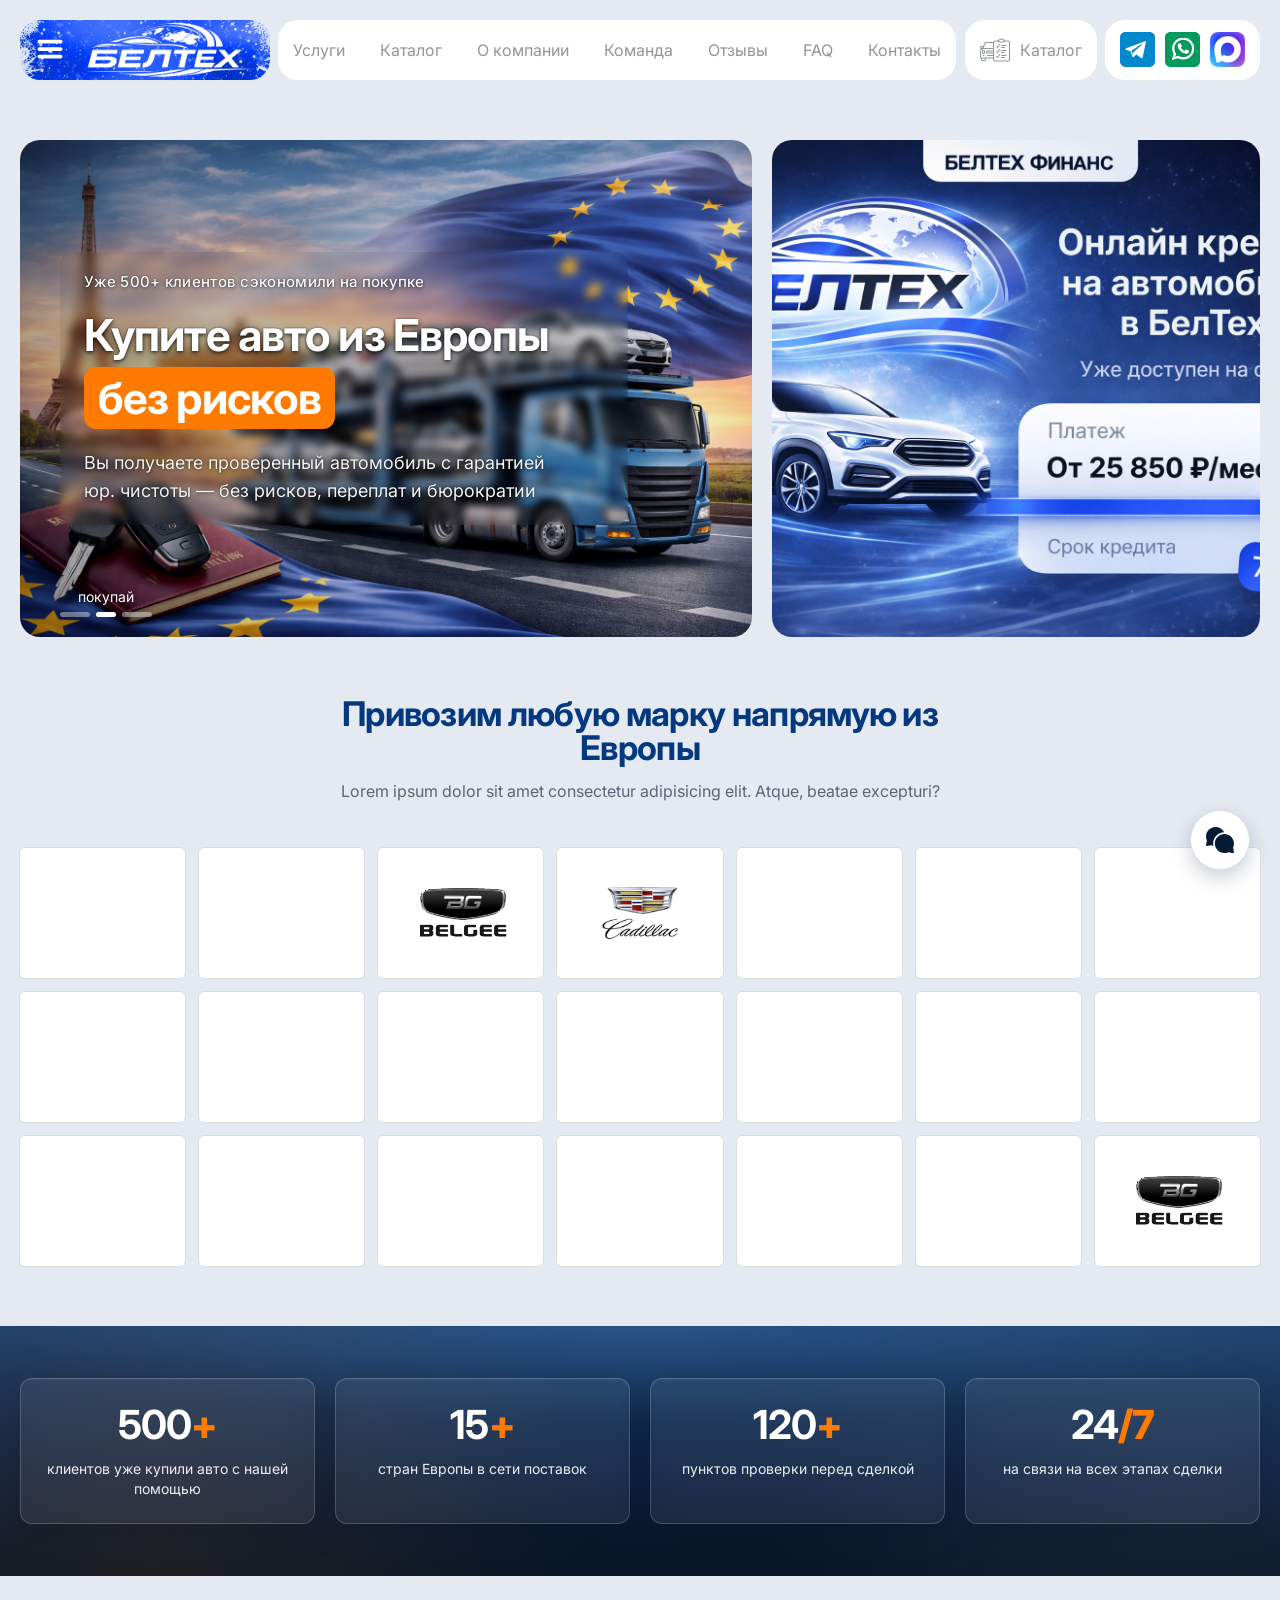
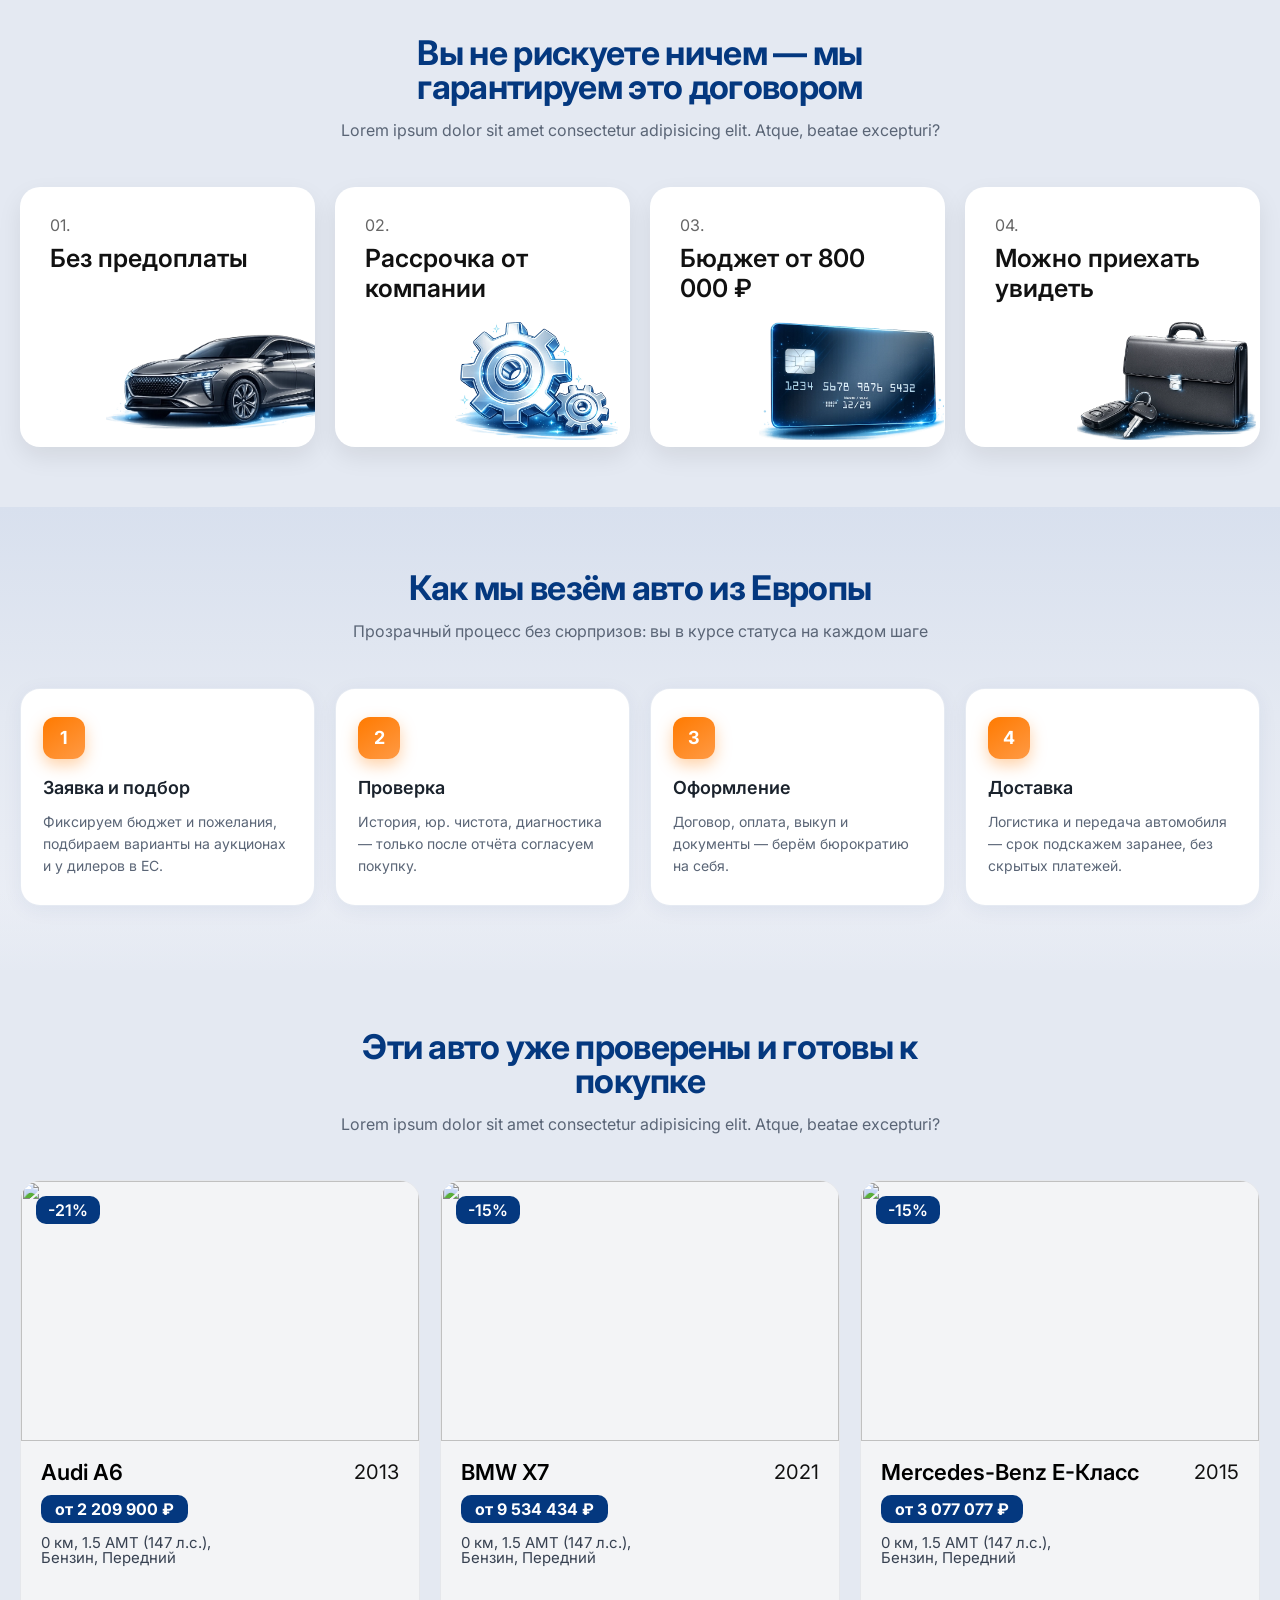
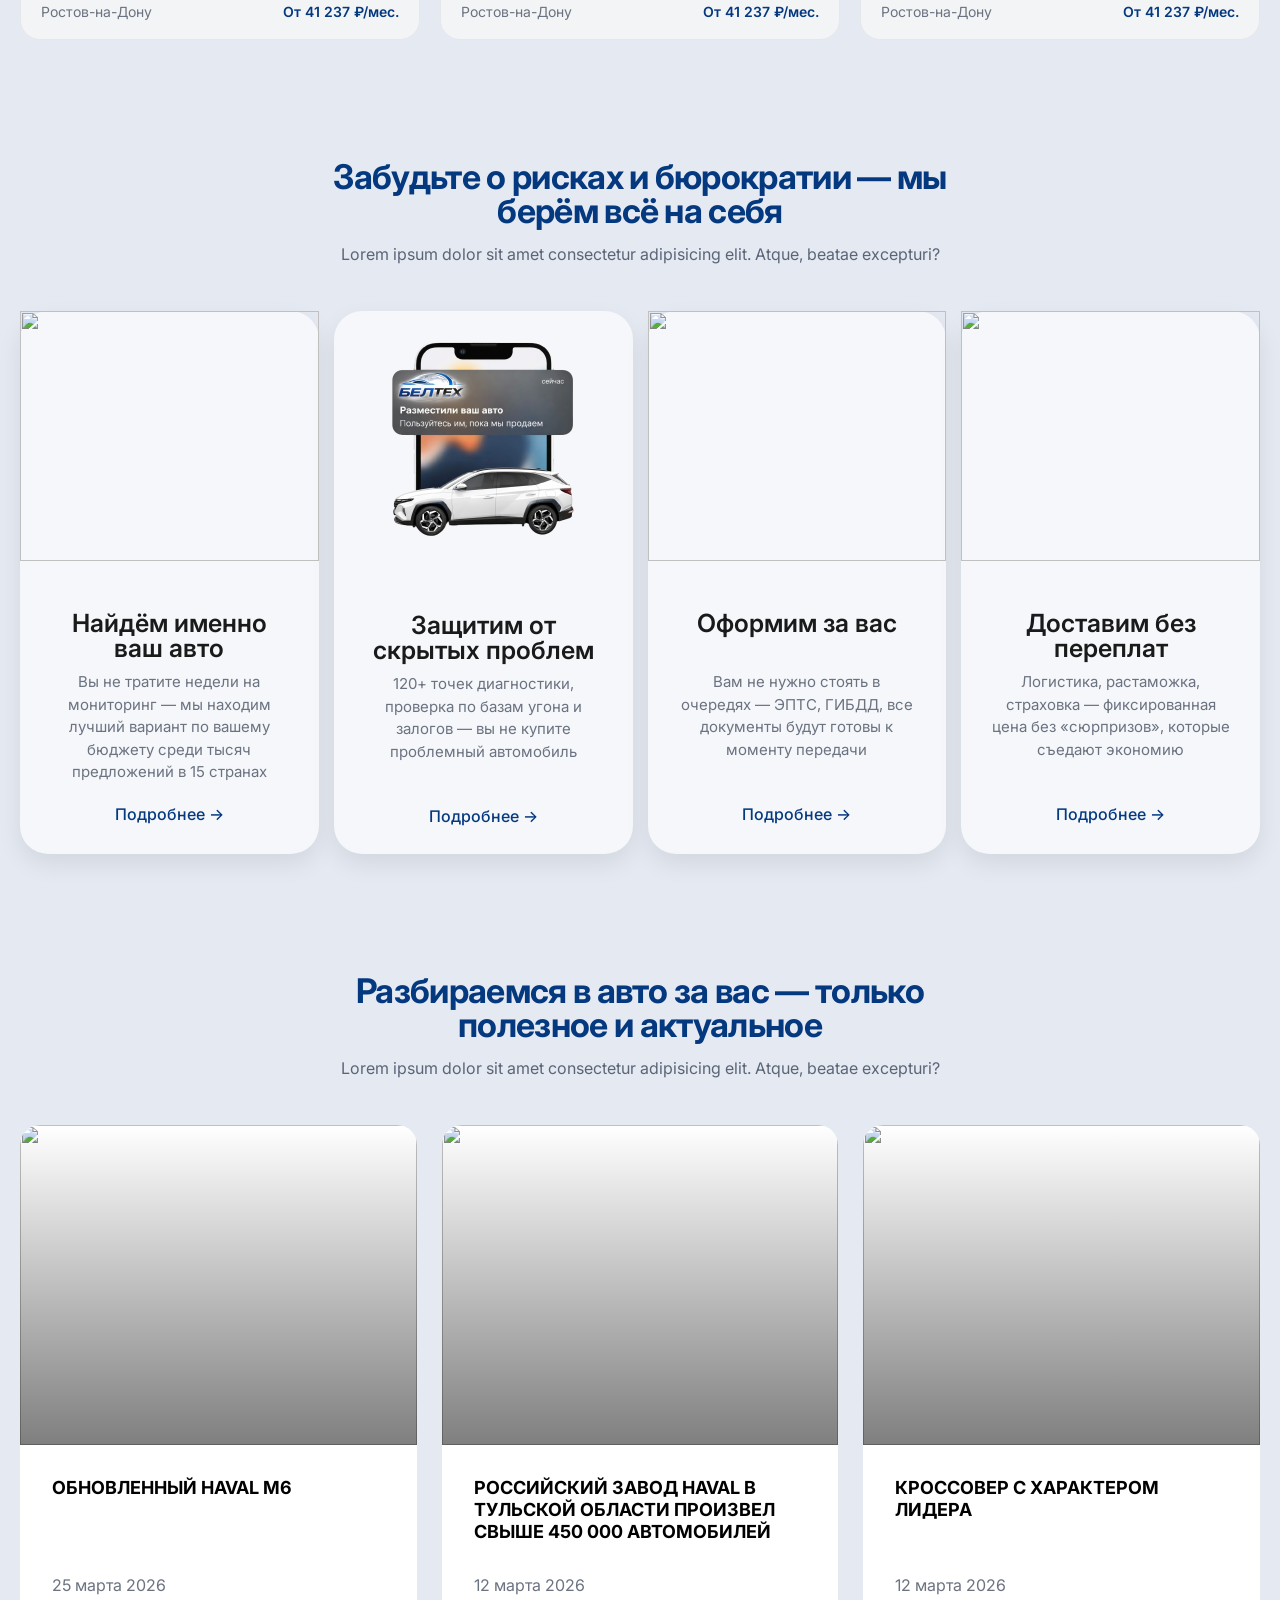
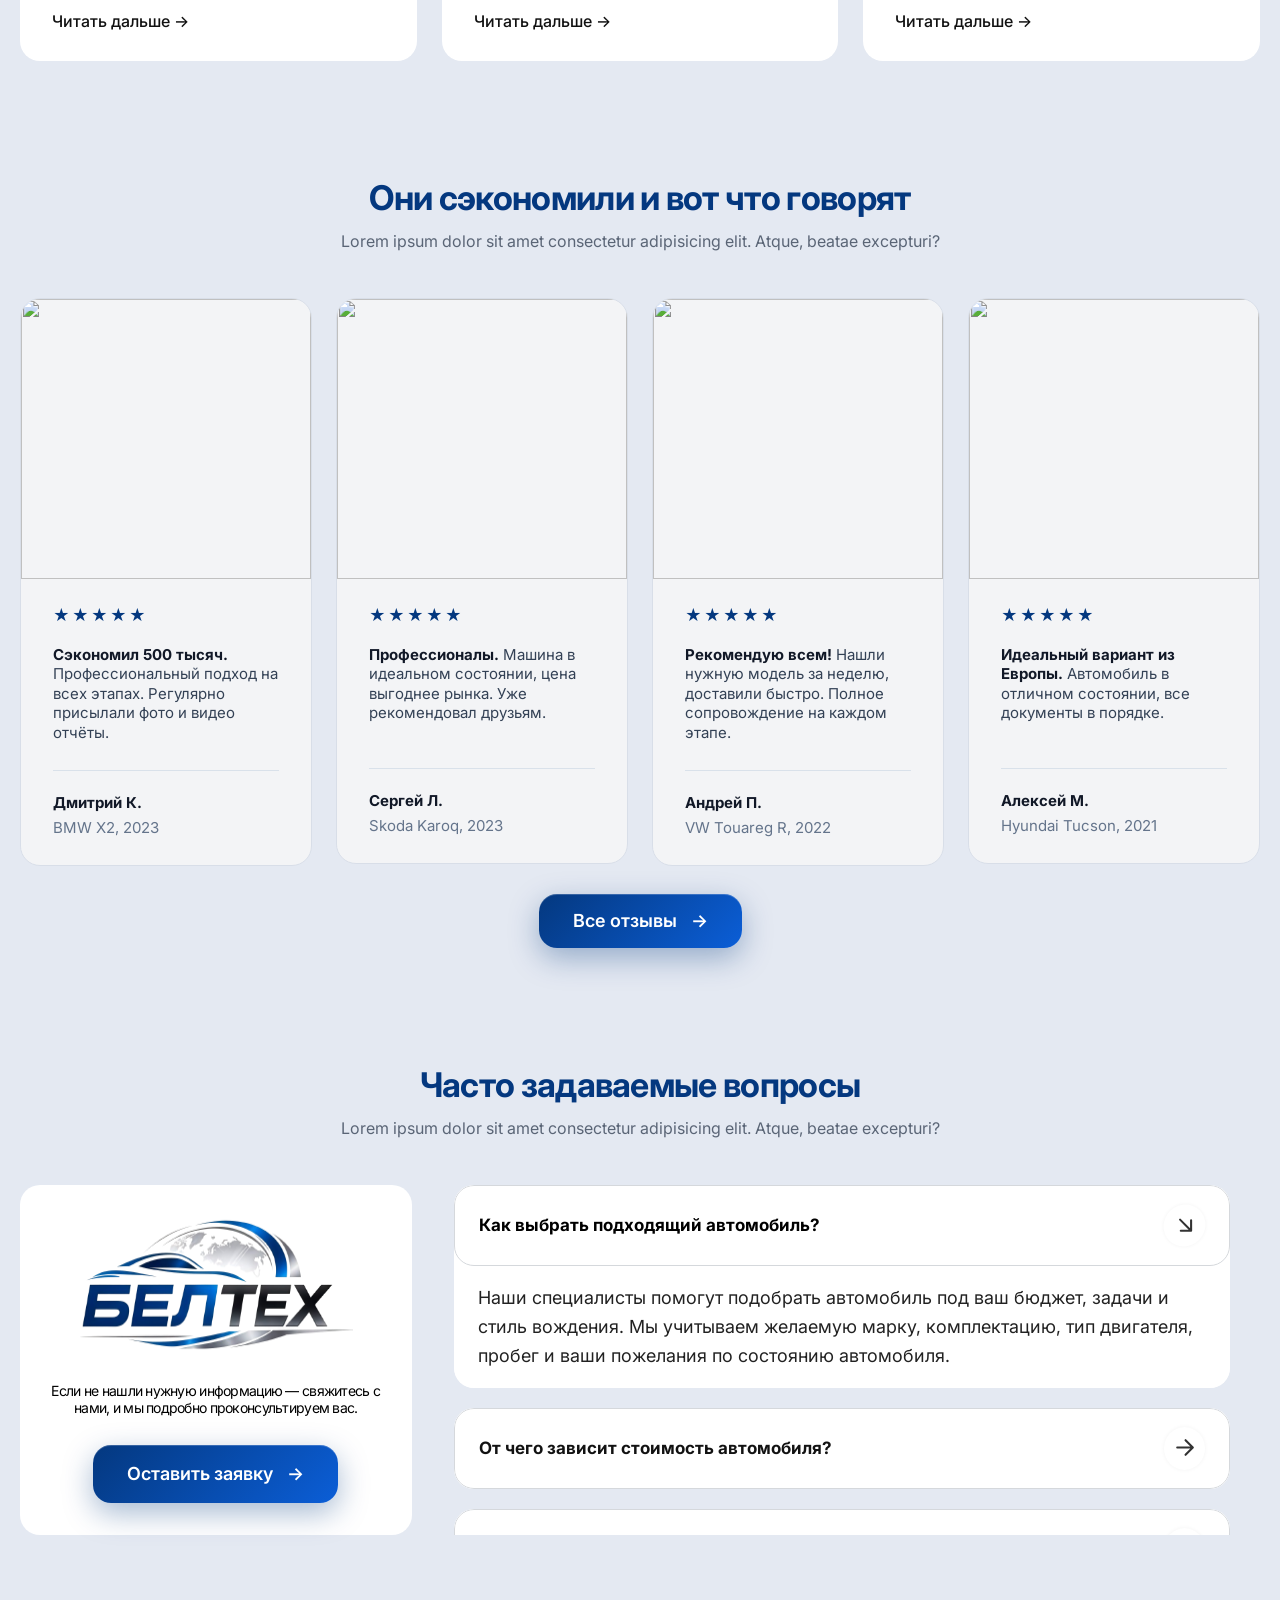
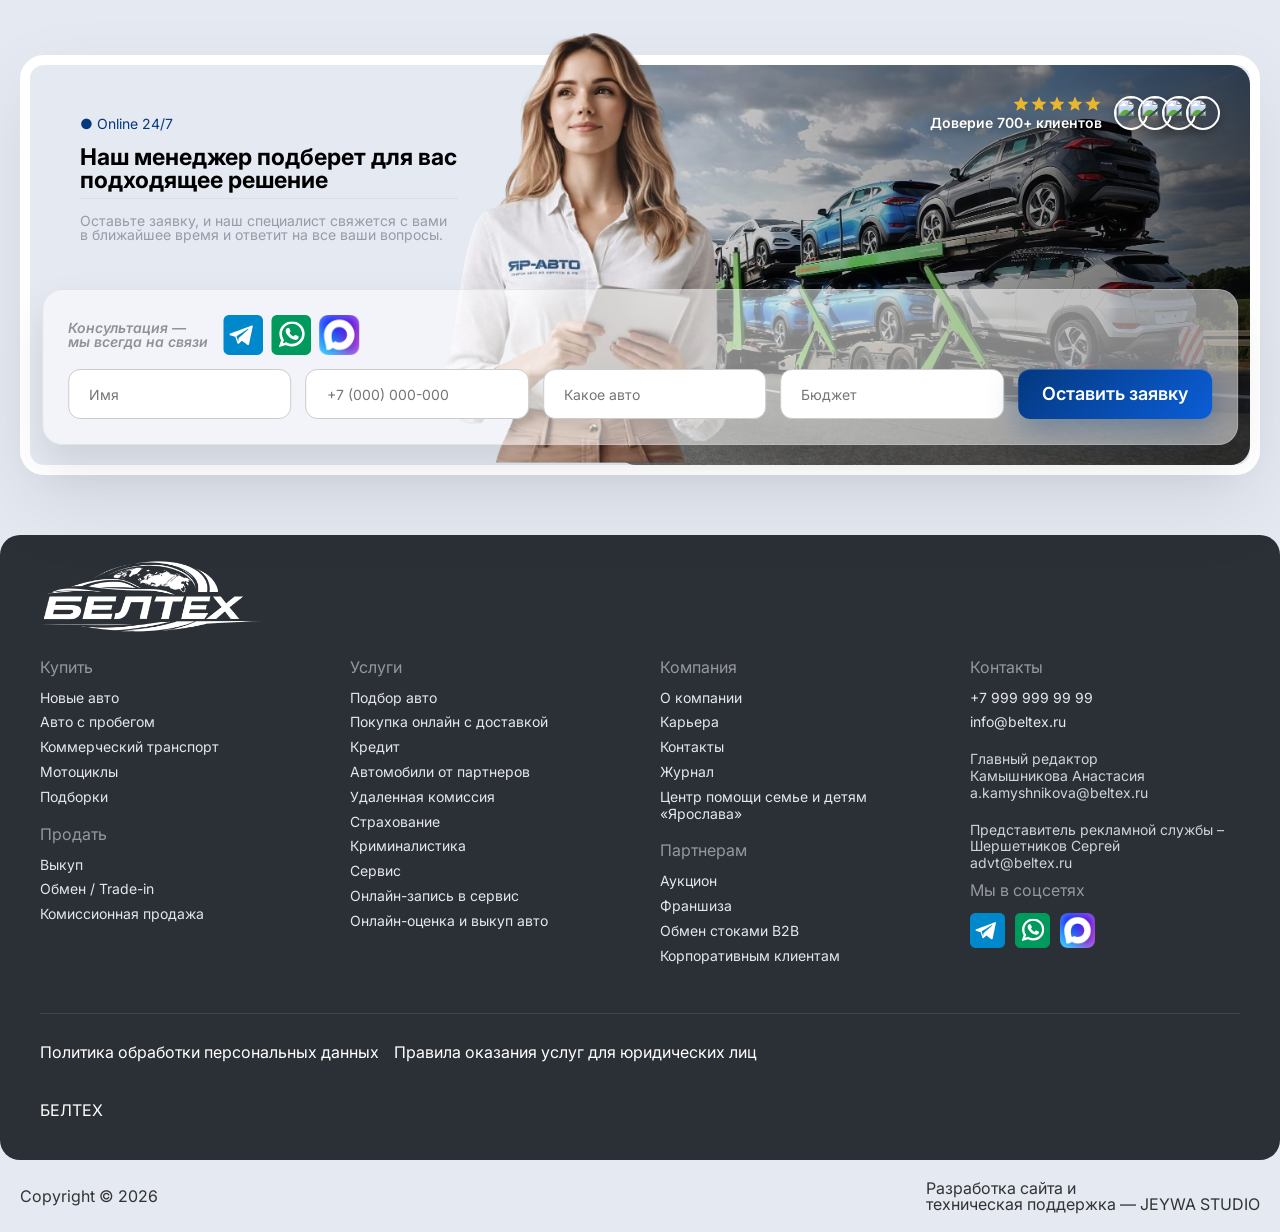
==== commit 7cb2dd8b: "new" ====
--- a/index.html
+++ b/index.html
@@ -18,6 +18,139 @@
     <title>БЕЛТЕХ</title>
   </head>
   <body>
+    <div class="sticky_icon_wrapper">
+      <div id="main-div">
+        <div id="main-button" class="wave">
+          <svg
+            class="icon-mail"
+            xmlns="http://www.w3.org/2000/svg"
+            version="1.1"
+            xmlns:xlink="http://www.w3.org/1999/xlink"
+            width="28"
+            height="28"
+            x="0"
+            y="0"
+            viewBox="0 0 512.012 512.012"
+            style="enable-background: new 0 0 512 512"
+            xml:space="preserve"
+          >
+            <g>
+              <path
+                d="M333.201 115.038c-28.905-59.021-89.37-98.042-157.193-98.042-97.047 0-176 78.505-176 175 0 26.224 5.63 51.359 16.742 74.794L.299 349.055c-2.094 10.472 7.144 19.728 17.618 17.656l83.279-16.465a172.546 172.546 0 0 0 34.732 12.151c-26.717-126.541 69.199-245.321 197.273-247.359z"
+                fill="#051b34"
+              ></path>
+              <path
+                d="M495.266 394.79a174.485 174.485 0 0 0 7.511-18.514h-.549c37.448-109.917-41.305-225.441-157.567-231.066l-.005-.018c-100.036-4.61-183.148 75.486-183.148 174.804 0 96.414 78.361 174.857 174.743 174.997 26.143-.035 51.201-5.663 74.568-16.747 91.207 18.032 84.094 16.75 86.189 16.75 9.479 0 16.56-8.686 14.709-17.941z"
+                fill="#051b34"
+              ></path>
+            </g>
+          </svg>
+
+          <svg
+            class="icon-close"
+            xmlns="http://www.w3.org/2000/svg"
+            version="1.1"
+            xmlns:xlink="http://www.w3.org/1999/xlink"
+            width="20"
+            height="20"
+            x="0"
+            y="0"
+            viewBox="0 0 320.591 320.591"
+            style="enable-background: new 0 0 512 512"
+            xml:space="preserve"
+          >
+            <g>
+              <path
+                d="M30.391 318.583a30.37 30.37 0 0 1-21.56-7.288c-11.774-11.844-11.774-30.973 0-42.817L266.643 10.665c12.246-11.459 31.462-10.822 42.921 1.424 10.362 11.074 10.966 28.095 1.414 39.875L51.647 311.295a30.366 30.366 0 0 1-21.256 7.288z"
+                fill="#333"
+                opacity="1"
+                data-original="#2e5085"
+                class=""
+              ></path>
+              <path
+                d="M287.9 318.583a30.37 30.37 0 0 1-21.257-8.806L8.83 51.963C-2.078 39.225-.595 20.055 12.143 9.146c11.369-9.736 28.136-9.736 39.504 0l259.331 257.813c12.243 11.462 12.876 30.679 1.414 42.922-.456.487-.927.958-1.414 1.414a30.368 30.368 0 0 1-23.078 7.288z"
+                fill="#333"
+                opacity="1"
+                data-original="#2e5085"
+                class=""
+              ></path>
+            </g>
+          </svg>
+        </div>
+        <button
+          type="button"
+          id="wrapperdown"
+          class="onlineregistration modalBtn"
+          data-btn="1"
+        >
+          Заказать звонок
+        </button>
+        <a
+          class="wrappericon"
+          href="https://wa.me/79189179163"
+          id="wrapper_whatsapp"
+          target="_blank"
+          title="whatsapp"
+        >
+          <svg
+            xmlns="http://www.w3.org/2000/svg"
+            version="1.1"
+            x="0"
+            y="0"
+            width="24"
+            height="24"
+            viewBox="0 0 682 682.667"
+          >
+            <g>
+              <path
+                fill-rule="evenodd"
+                d="M544.387 93.008C484.512 33.063 404.883.035 320.05 0 145.246 0 2.98 142.262 2.91 317.113c-.024 55.895 14.577 110.457 42.331 158.551L.25 640l168.121-44.102c46.324 25.27 98.477 38.586 151.55 38.602h.134c174.785 0 317.066-142.273 317.132-317.133.036-84.742-32.921-164.418-92.8-224.36zM320.05 580.94h-.11c-47.296-.02-93.683-12.73-134.16-36.742l-9.62-5.715-99.766 26.172 26.628-97.27-6.27-9.972c-26.386-41.969-40.32-90.476-40.296-140.281.055-145.332 118.305-263.57 263.7-263.57 70.406.023 136.59 27.476 186.355 77.3s77.156 116.051 77.133 186.485C583.582 462.69 465.34 580.94 320.05 580.94zm144.586-197.418c-7.922-3.968-46.883-23.132-54.149-25.78-7.258-2.645-12.547-3.962-17.824 3.968-5.285 7.93-20.469 25.781-25.094 31.066-4.625 5.29-9.242 5.953-17.168 1.985-7.925-3.965-33.457-12.336-63.726-39.332-23.555-21.012-39.457-46.961-44.082-54.89-4.617-7.938-.04-11.813 3.476-16.173 8.578-10.652 17.168-21.82 19.809-27.105 2.644-5.29 1.32-9.918-.664-13.883-1.977-3.965-17.824-42.969-24.426-58.84-6.437-15.445-12.965-13.36-17.832-13.601-4.617-.231-9.902-.278-15.187-.278-5.282 0-13.868 1.98-21.133 9.918-7.262 7.934-27.73 27.102-27.73 66.106s28.394 76.683 32.355 81.972c3.96 5.29 55.879 85.328 135.367 119.649 18.906 8.172 33.664 13.043 45.176 16.695 18.984 6.031 36.254 5.18 49.91 3.14 15.226-2.277 46.879-19.171 53.488-37.68 6.602-18.51 6.602-34.374 4.617-37.683-1.976-3.304-7.261-5.285-15.183-9.254zm0 0"
+                fill="white"
+              ></path>
+            </g>
+          </svg>
+        </a>
+        <a
+          class="wrappericon wrapper_icon_messenger"
+          href="#"
+          id="wrapper_messenger"
+          target="_blank"
+          title="mesenger"
+        >
+          <img
+            src="/assests/img/max-mesenger.png"
+            loading="lazy"
+            width="55"
+            height="55"
+            alt="mesenger"
+          />
+        </a>
+        <a
+          class="wrappericon"
+          href="https://telegram.me/+79189179163"
+          id="wrappertg"
+          target="_blank"
+          title="Telegram"
+        >
+          <svg
+            xmlns="http://www.w3.org/2000/svg"
+            version="1.1"
+            width="27"
+            height="27"
+            x="0"
+            y="0"
+            viewBox="0 0 24 24"
+          >
+            <g>
+              <path
+                d="m9.417 15.181-.397 5.584c.568 0 .814-.244 1.109-.537l2.663-2.545 5.518 4.041c1.012.564 1.725.267 1.998-.931L23.93 3.821l.001-.001c.321-1.496-.541-2.081-1.527-1.714l-21.29 8.151c-1.453.564-1.431 1.374-.247 1.741l5.443 1.693L18.953 5.78c.595-.394 1.136-.176.691.218z"
+                fill="#fff"
+              ></path>
+            </g>
+          </svg>
+        </a>
+      </div>
+    </div>
     <header>
       <div class="container">
         <div class="logo">
@@ -69,26 +202,32 @@
               xmlns="http://www.w3.org/2000/svg"
               version="1.1"
               xmlns:xlink="http://www.w3.org/1999/xlink"
-              width="19"
-              height="19"
+              width="30"
+              height="30"
               x="0"
               y="0"
-              viewBox="0 0 482.6 482.6"
+              viewBox="0 0 60 60"
               style="enable-background: new 0 0 512 512"
               xml:space="preserve"
               class=""
             >
               <g>
                 <path
-                  d="M98.339 320.8c47.6 56.9 104.9 101.7 170.3 133.4 24.9 11.8 58.2 25.8 95.3 28.2 2.3.1 4.5.2 6.8.2 24.9 0 44.9-8.6 61.2-26.3.1-.1.3-.3.4-.5 5.8-7 12.4-13.3 19.3-20 4.7-4.5 9.5-9.2 14.1-14 21.3-22.2 21.3-50.4-.2-71.9l-60.1-60.1c-10.2-10.6-22.4-16.2-35.2-16.2-12.8 0-25.1 5.6-35.6 16.1l-35.8 35.8c-3.3-1.9-6.7-3.6-9.9-5.2-4-2-7.7-3.9-11-6-32.6-20.7-62.2-47.7-90.5-82.4-14.3-18.1-23.9-33.3-30.6-48.8 9.4-8.5 18.2-17.4 26.7-26.1 3-3.1 6.1-6.2 9.2-9.3 10.8-10.8 16.6-23.3 16.6-36s-5.7-25.2-16.6-36l-29.8-29.8c-3.5-3.5-6.8-6.9-10.2-10.4-6.6-6.8-13.5-13.8-20.3-20.1-10.3-10.1-22.4-15.4-35.2-15.4-12.7 0-24.9 5.3-35.6 15.5l-37.4 37.4c-13.6 13.6-21.3 30.1-22.9 49.2-1.9 23.9 2.5 49.3 13.9 80 17.5 47.5 43.9 91.6 83.1 138.7zm-72.6-216.6c1.2-13.3 6.3-24.4 15.9-34l37.2-37.2c5.8-5.6 12.2-8.5 18.4-8.5 6.1 0 12.3 2.9 18 8.7 6.7 6.2 13 12.7 19.8 19.6 3.4 3.5 6.9 7 10.4 10.6l29.8 29.8c6.2 6.2 9.4 12.5 9.4 18.7s-3.2 12.5-9.4 18.7c-3.1 3.1-6.2 6.3-9.3 9.4-9.3 9.4-18 18.3-27.6 26.8l-.5.5c-8.3 8.3-7 16.2-5 22.2.1.3.2.5.3.8 7.7 18.5 18.4 36.1 35.1 57.1 30 37 61.6 65.7 96.4 87.8 4.3 2.8 8.9 5 13.2 7.2 4 2 7.7 3.9 11 6 .4.2.7.4 1.1.6 3.3 1.7 6.5 2.5 9.7 2.5 8 0 13.2-5.1 14.9-6.8l37.4-37.4c5.8-5.8 12.1-8.9 18.3-8.9 7.6 0 13.8 4.7 17.7 8.9l60.3 60.2c12 12 11.9 25-.3 37.7-4.2 4.5-8.6 8.8-13.3 13.3-7 6.8-14.3 13.8-20.9 21.7-11.5 12.4-25.2 18.2-42.9 18.2-1.7 0-3.5-.1-5.2-.2-32.8-2.1-63.3-14.9-86.2-25.8-62.2-30.1-116.8-72.8-162.1-127-37.3-44.9-62.4-86.7-79-131.5-10.3-27.5-14.2-49.6-12.6-69.7z"
-                  fill="#333333"
+                  d="M56 11h-6a2 2 0 0 0-2-2h-.661a5.7 5.7 0 0 0-8.671 0H38a2 2 0 0 0-2 2h-6a4 4 0 0 0-3.858 3h-13.98a3.994 3.994 0 0 0-3.794 2.735l-2.106 6.316A2.981 2.981 0 0 0 4 22H3a3 3 0 0 0-.524 5.947l-1.021.613A3.02 3.02 0 0 0 0 31.133V44a3 3 0 0 0 2 2.816V49a3 3 0 0 0 3 3h4a3 3 0 0 0 3-3v-2h14v2a4 4 0 0 0 4 4h26a4 4 0 0 0 4-4V15a4 4 0 0 0-4-4Zm-18 0h1.24a1 1 0 0 0 .908-.581A3.126 3.126 0 0 1 43 9a3.151 3.151 0 0 1 2.864 1.426 1 1 0 0 0 .906.574H48v2H38ZM26 35H14a2 2 0 0 1 2-2h10ZM10.266 17.368A2 2 0 0 1 12.162 16H26v10H7.387ZM2 25a1 1 0 0 1 1-1h1a1 1 0 0 1 1 1v1H3a1 1 0 0 1-1-1Zm8 24a1 1 0 0 1-1 1H5a1 1 0 0 1-1-1v-2h6Zm-7-4a1 1 0 0 1-1-1V31.133a1.01 1.01 0 0 1 .485-.859L6.277 28H26v3H16a4 4 0 0 0-4 4 2 2 0 0 0 2 2h12v3H15a1 1 0 0 0 0 2h11v3Zm55 4a2 2 0 0 1-2 2H30a2 2 0 0 1-2-2V15a2 2 0 0 1 2-2h6a2 2 0 0 0 2 2h10a2 2 0 0 0 2-2h6a2 2 0 0 1 2 2Z"
+                  fill="#242d3480"
                   opacity="1"
-                  data-original="#000000"
-                  class=""
+                  data-original="#242d3480"
+                ></path>
+                <path
+                  d="M7 30a3 3 0 0 0-3 3v2a3 3 0 0 0 6 0v-2a3 3 0 0 0-3-3Zm1 5a1 1 0 0 1-2 0v-2a1 1 0 0 1 2 0ZM38.168 18.445l-3.323 4.986-1.138-1.138a1 1 0 0 0-1.414 1.414l2 2A1 1 0 0 0 35 26h.1a1 1 0 0 0 .733-.44l4-6a1 1 0 1 0-1.664-1.11ZM52 20h-9a1 1 0 0 0 0 2h9a1 1 0 0 0 0-2ZM43 26h5.818a1 1 0 0 0 0-2H43a1 1 0 0 0 0 2ZM38.168 28.445l-3.323 4.986-1.138-1.138a1 1 0 0 0-1.414 1.414l2 2A1 1 0 0 0 35 36c.032 0 .065 0 .1-.005a1 1 0 0 0 .733-.44l4-6a1 1 0 1 0-1.664-1.11ZM52 30h-9a1 1 0 0 0 0 2h9a1 1 0 0 0 0-2ZM43 36h5.818a1 1 0 0 0 0-2H43a1 1 0 0 0 0 2ZM38.168 38.445l-3.323 4.986-1.138-1.138a1 1 0 0 0-1.414 1.414l2 2A1 1 0 0 0 35 46c.032 0 .065 0 .1-.005a1 1 0 0 0 .733-.44l4-6a1 1 0 1 0-1.664-1.11ZM52 40h-9a1 1 0 0 0 0 2h9a1 1 0 0 0 0-2ZM48.818 44H43a1 1 0 0 0 0 2h5.818a1 1 0 0 0 0-2ZM8 40H6a1 1 0 0 0 0 2h2a1 1 0 0 0 0-2Z"
+                  fill="#242d3480"
+                  opacity="1"
+                  data-original="#242d3480"
                 ></path>
               </g>
             </svg>
-            +7 999 999 99 99
+
+            Каталог
           </a>
         </div>
         <div class="icons">
@@ -112,35 +251,58 @@
               <div class="swiper-wrapper">
                 <div
                   class="swiper-slide"
-                  style="
-                    background-image: url(https://cdn-s.freshauto.ru/system/home_image/file/49/lg_1800x876_%D0%BF%D1%80%D0%BE%D0%B4%D0%B0%D1%8E%D1%82%D1%8C%D1%81%D1%8F_%D0%B1%D1%8B%D1%81%D1%82%D1%80%D0%BE__2_.webp);
-                  "
+                  style="background-image: url(/assests/img/slide3.png)"
                 >
                   <div class="banner-content">
-                    <h2>
-                      Любой авто <br />
-                      <span>доставим</span> <br />
-                      в ближайший к вам <br />
-                      автосалон FRESH
+                    <p class="banner-badge">
+                      Уже 500+ клиентов сэкономили на покупке
+                    </p>
+                    <h2 class="banner-title">
+                      Купите авто из Европы<br />
+                      <span class="banner-title-accent">без рисков</span>
                     </h2>
+                    <p class="banner-lead">
+                      Вы получаете проверенный автомобиль с гарантией
+                      юр.&nbsp;чистоты — без рисков, переплат и бюрократии
+                    </p>
                   </div>
                 </div>
 
                 <div
                   class="swiper-slide"
-                  style="
-                    background-image: url(https://cdn-s.freshauto.ru/system/home_image/file/41/lg_1800x876_%D0%B4%D0%BE%D1%81%D1%82%D0%B0%D0%B2%D0%BA%D0%B0.webp);
-                  "
-                ></div>
+                  style="background-image: url(/assests/img/slide2.png)"
+                >
+                  <div class="banner-content">
+                    <p class="banner-badge">
+                      Уже 500+ клиентов сэкономили на покупке
+                    </p>
+                    <h2 class="banner-title">
+                      Купите авто из Европы<br />
+                      <span class="banner-title-accent">без рисков</span>
+                    </h2>
+                    <p class="banner-lead">
+                      Вы получаете проверенный автомобиль с гарантией
+                      юр.&nbsp;чистоты — без рисков, переплат и бюрократии
+                    </p>
+                  </div>
+                </div>
 
                 <div
                   class="swiper-slide"
-                  style="
-                    background-image: url(https://cdn-s.freshauto.ru/system/home_image/file/30/lg__Banner_Home_Left.webp);
-                  "
+                  style="background-image: url(/assests/img/slide1.png)"
                 >
                   <div class="banner-content">
-                    <h2>FRESH RACING: скорость начинается здесь!</h2>
+                    <p class="banner-badge">
+                      Уже 500+ клиентов сэкономили на покупке
+                    </p>
+                    <h2 class="banner-title">
+                      Купите авто из Европы<br />
+                      <span class="banner-title-accent">без рисков</span>
+                    </h2>
+                    <p class="banner-lead">
+                      Вы получаете проверенный автомобиль с гарантией
+                      юр.&nbsp;чистоты — без рисков, переплат и бюрократии
+                    </p>
                   </div>
                 </div>
               </div>
@@ -156,8 +318,12 @@
       </section>
       <section class="brands">
         <div class="container">
-          <div class="section-title">
+          <div class="process-head">
             <h2>Привозим любую марку напрямую из Европы</h2>
+            <p>
+              Lorem ipsum dolor sit amet consectetur adipisicing elit. Atque,
+              beatae excepturi?
+            </p>
           </div>
           <div class="brands-grid">
             <a href="#"
@@ -244,468 +410,134 @@
                 src="https://autopole.ru/images/brands/VOYAH/voyah.png"
                 alt=""
             /></a>
+            <a href="#"
+              ><img
+                src="https://autopole.ru/images/brands/Knewstar/knewstar.svg"
+                alt=""
+            /></a>
+            <a href="#"
+              ><img
+                src="https://autopole.ru/images/brands/Changan/Changan.svg"
+                alt=""
+            /></a>
+            <a href="#"
+              ><img src="/assests/img/image-removebg-preview.png" alt=""
+            /></a>
+          </div>
+        </div>
+      </section>
+      <section class="stats-strip" aria-label="Показатели компании">
+        <div class="container">
+          <div class="stats-strip__grid">
+            <div class="stats-strip__item">
+              <div class="stats-strip__value">500<span>+</span></div>
+              <p class="stats-strip__label">
+                клиентов уже купили авто с нашей помощью
+              </p>
+            </div>
+            <div class="stats-strip__item">
+              <div class="stats-strip__value">15<span>+</span></div>
+              <p class="stats-strip__label">стран Европы в сети поставок</p>
+            </div>
+            <div class="stats-strip__item">
+              <div class="stats-strip__value">120<span>+</span></div>
+              <p class="stats-strip__label">пунктов проверки перед сделкой</p>
+            </div>
+            <div class="stats-strip__item">
+              <div class="stats-strip__value">24<span>/7</span></div>
+              <p class="stats-strip__label">на связи на всех этапах сделки</p>
+            </div>
           </div>
         </div>
       </section>
       <section class="advantages">
         <div class="container">
-          <div class="section-title">
+          <div class="process-head">
             <h2>Вы не рискуете ничем — мы гарантируем это договором</h2>
+            <p>
+              Lorem ipsum dolor sit amet consectetur adipisicing elit. Atque,
+              beatae excepturi?
+            </p>
           </div>
           <div class="cards">
             <div class="card">
               <span class="num">01.</span>
               <h3>Без предоплаты</h3>
-              <img
-                src="https://keyauto.ru/uploads/service-direction/4cd8912df64c40a9161ac1e7c5034836.webp"
-                alt=""
-              />
+              <img src="/assests/img/indigoadv1.webp" alt="" />
             </div>
 
             <div class="card">
               <span class="num">02.</span>
               <h3>Рассрочка от компании</h3>
-              <img
-                src="https://keyauto.ru/uploads/service-direction/d1cce6826b71c99e125bb101970b028e.webp"
-                alt=""
-              />
+              <img src="/assests/img/indigoadv2.webp" alt="" />
             </div>
 
             <div class="card">
               <span class="num">03.</span>
               <h3>Бюджет от 800 000 ₽</h3>
-              <img
-                src="https://keyauto.ru/uploads/service-direction/e4988deae22c782a1206c8d25f4a0330.webp"
-                alt=""
-              />
+              <img src="/assests/img/indigoadv3.webp" alt="" />
             </div>
 
             <div class="card">
               <span class="num">04.</span>
               <h3>Можно приехать увидеть</h3>
-              <img
-                src="https://keyauto.ru/uploads/service-direction/28147375b0b7fb3f90a6826adf2246a5.webp"
-                alt=""
-              />
+              <img src="/assests/img/indigoadv4.webp" alt="" />
             </div>
           </div>
         </div>
       </section>
-      <section class="services">
+      <section class="process-section" aria-label="Этапы работы">
         <div class="container">
-          <div class="section-title">
-            <h2>Забудьте о рисках и бюрократии — мы берём всё на себя</h2>
-          </div>
-          <div class="services-cards">
-            <div class="service-card">
-              <img
-                src="https://freshauto.ru/assets/blue_theme/tradein-ed030569aec24b2c1d5a7ece47277234e26bcae3a217fbb04f80575bd226a821.webp"
-                alt=""
-              />
-              <div class="services-content">
-                <h3>Найдём именно ваш авто</h3>
-                <p>
-                  Вы не тратите недели на мониторинг — мы находим лучший вариант
-                  по вашему бюджету среди тысяч предложений в 15 странах
-                </p>
-                <a href="#">Подробнее →</a>
-              </div>
-            </div>
-
-            <div class="service-card">
-              <img src="/assests/img/image-removebg-preview (2).png" alt="" />
-              <div class="services-content">
-                <h3>Защитим от скрытых проблем</h3>
-                <p>
-                  120+ точек диагностики, проверка по базам угона и залогов — вы
-                  не купите проблемный автомобиль
-                </p>
-                <a href="#">Подробнее →</a>
-              </div>
-            </div>
-
-            <div class="service-card">
-              <img
-                src="https://freshauto.ru/assets/blue_theme/buyout-7ed57ffa556ec2b9cbad438ed9f771f8645e7f441b2bdf70bebeb2e8942ab878.webp"
-                alt=""
-              />
-              <div class="services-content">
-                <h3>Оформим за вас</h3>
-                <p>
-                  Вам не нужно стоять в очередях — ЭПТС, ГИБДД, все документы
-                  будут готовы к моменту передачи
-                </p>
-                <a href="#">Подробнее →</a>
-              </div>
-            </div>
-            <div class="service-card">
-              <img
-                src="https://freshauto.ru/frontend/assets/static/default.CINoigJR.webp"
-                alt=""
-              />
-              <div class="services-content">
-                <h3>Доставим без переплат</h3>
-                <p>
-                  Логистика, растаможка, страховка — фиксированная цена без
-                  «сюрпризов», которые съедают экономию
-                </p>
-                <a href="#">Подробнее →</a>
-              </div>
-            </div>
-          </div>
-        </div>
-      </section>
-      <section class="blog">
-        <div class="container">
-          <div class="section-title">
-            <h2>Разбираемся в авто за вас — только полезное и актуальное</h2>
-          </div>
-
-          <div class="swiper blog-swiper">
-            <div class="swiper-wrapper">
-              <!-- CARD -->
-              <div class="swiper-slide">
-                <div class="blog-card">
-                  <div class="blog-image">
-                    <img
-                      src="https://img.perxis.ru/unsafe/2048x0/filters:format(avif)/prxs/originals/d71u4v8beucc73ceec20/original"
-                      alt=""
-                    />
-                  </div>
-
-                  <div class="blog-body">
-                    <h3>ОБНОВЛЕННЫЙ HAVAL M6</h3>
-                    <span class="blog-date">25 марта 2026</span>
-
-                    <a href="#" class="blog-link"> Читать дальше → </a>
-                  </div>
-                </div>
-              </div>
-
-              <!-- CARD -->
-              <div class="swiper-slide">
-                <div class="blog-card">
-                  <div class="blog-image">
-                    <img
-                      src="https://img.perxis.ru/unsafe/2048x0/filters:format(avif)/prxs/originals/d6peceobeucc73cebtn0/original"
-                      alt=""
-                    />
-                  </div>
-
-                  <div class="blog-body">
-                    <h3>
-                      РОССИЙСКИЙ ЗАВОД HAVAL В ТУЛЬСКОЙ ОБЛАСТИ ПРОИЗВЕЛ СВЫШЕ
-                      450 000 АВТОМОБИЛЕЙ
-                    </h3>
-                    <span class="blog-date">12 марта 2026</span>
-
-                    <a href="#" class="blog-link"> Читать дальше → </a>
-                  </div>
-                </div>
-              </div>
-
-              <!-- CARD -->
-              <div class="swiper-slide">
-                <div class="blog-card">
-                  <div class="blog-image">
-                    <img
-                      src="https://img.perxis.ru/unsafe/2048x0/filters:format(avif)/prxs/originals/d6pd2v8beucc73cebt70/original"
-                      alt=""
-                    />
-                  </div>
-
-                  <div class="blog-body">
-                    <h3>КРОССОВЕР С ХАРАКТЕРОМ ЛИДЕРА</h3>
-                    <span class="blog-date">12 марта 2026</span>
-
-                    <a href="#" class="blog-link"> Читать дальше → </a>
-                  </div>
-                </div>
-              </div>
-              <div class="swiper-slide">
-                <div class="blog-card">
-                  <div class="blog-image">
-                    <img
-                      src="https://img.perxis.ru/unsafe/2048x0/filters:format(avif)/prxs/originals/d71u4v8beucc73ceec20/original"
-                      alt=""
-                    />
-                  </div>
-
-                  <div class="blog-body">
-                    <h3>ОБНОВЛЕННЫЙ HAVAL M6</h3>
-                    <span class="blog-date">25 марта 2026</span>
-
-                    <a href="#" class="blog-link"> Читать дальше → </a>
-                  </div>
-                </div>
-              </div>
-
-              <!-- CARD -->
-              <div class="swiper-slide">
-                <div class="blog-card">
-                  <div class="blog-image">
-                    <img
-                      src="https://img.perxis.ru/unsafe/2048x0/filters:format(avif)/prxs/originals/d6peceobeucc73cebtn0/original"
-                      alt=""
-                    />
-                  </div>
-
-                  <div class="blog-body">
-                    <h3>
-                      РОССИЙСКИЙ ЗАВОД HAVAL В ТУЛЬСКОЙ ОБЛАСТИ ПРОИЗВЕЛ СВЫШЕ
-                      450 000 АВТОМОБИЛЕЙ
-                    </h3>
-                    <span class="blog-date">12 марта 2026</span>
-
-                    <a href="#" class="blog-link"> Читать дальше → </a>
-                  </div>
-                </div>
-              </div>
-
-              <!-- CARD -->
-              <div class="swiper-slide">
-                <div class="blog-card">
-                  <div class="blog-image">
-                    <img
-                      src="https://img.perxis.ru/unsafe/2048x0/filters:format(avif)/prxs/originals/d6pd2v8beucc73cebt70/original"
-                      alt=""
-                    />
-                  </div>
-
-                  <div class="blog-body">
-                    <h3>КРОССОВЕР С ХАРАКТЕРОМ ЛИДЕРА</h3>
-                    <span class="blog-date">12 марта 2026</span>
-
-                    <a href="#" class="blog-link"> Читать дальше → </a>
-                  </div>
-                </div>
-              </div>
-            </div>
-          </div>
-        </div>
-      </section>
-      <section class="reviews-section">
-        <div class="container">
-          <div class="section-title">
-            <h2>Они сэкономили и вот что говорят</h2>
-          </div>
-
-          <div class="swiper reviews-swiper">
-            <div class="swiper-wrapper">
-              <div class="swiper-slide">
-                <div class="review-card">
-                  <div class="review-image">
-                    <img
-                      src="https://m-tehnix.ru/assets/5-DvoWf7ie.jpg"
-                      alt=""
-                    />
-                  </div>
-
-                  <div class="review-body">
-                    <div class="review-stars">★★★★★</div>
-
-                    <p class="review-text">
-                      <strong>Идеальный вариант из Европы.</strong>
-                      Автомобиль в отличном состоянии, все документы в порядке.
-                    </p>
-
-                    <div class="review-divider"></div>
-
-                    <div class="review-author">Алексей М.</div>
-                    <div class="review-car">Hyundai Tucson, 2021</div>
-                  </div>
-                </div>
-              </div>
-
-              <div class="swiper-slide">
-                <div class="review-card">
-                  <div class="review-image">
-                    <img
-                      src="https://m-tehnix.ru/assets/7-DxdeHB12.jpg"
-                      alt=""
-                    />
-                  </div>
-
-                  <div class="review-body">
-                    <div class="review-stars">★★★★★</div>
-
-                    <p class="review-text">
-                      <strong>Сэкономил 500 тысяч.</strong>
-                      Профессиональный подход на всех этапах. Регулярно
-                      присылали фото и видео отчёты.
-                    </p>
-
-                    <div class="review-divider"></div>
-
-                    <div class="review-author">Дмитрий К.</div>
-                    <div class="review-car">BMW X2, 2023</div>
-                  </div>
-                </div>
-              </div>
-
-              <div class="swiper-slide">
-                <div class="review-card">
-                  <div class="review-image">
-                    <img
-                      src="https://m-tehnix.ru/assets/8-Cx85QTQ7.jpg"
-                      alt=""
-                    />
-                  </div>
-
-                  <div class="review-body">
-                    <div class="review-stars">★★★★★</div>
-
-                    <p class="review-text">
-                      <strong>Профессионалы.</strong>
-                      Машина в идеальном состоянии, цена выгоднее рынка. Уже
-                      рекомендовал друзьям.
-                    </p>
-
-                    <div class="review-divider"></div>
-
-                    <div class="review-author">Сергей Л.</div>
-                    <div class="review-car">Skoda Karoq, 2023</div>
-                  </div>
-                </div>
-              </div>
-
-              <div class="swiper-slide">
-                <div class="review-card">
-                  <div class="review-image">
-                    <img
-                      src="https://m-tehnix.ru/assets/9-DJiYvDG8.jpg"
-                      alt=""
-                    />
-                  </div>
-
-                  <div class="review-body">
-                    <div class="review-stars">★★★★★</div>
-
-                    <p class="review-text">
-                      <strong>Рекомендую всем!</strong>
-                      Нашли нужную модель за неделю, доставили быстро. Полное
-                      сопровождение на каждом этапе.
-                    </p>
-
-                    <div class="review-divider"></div>
-
-                    <div class="review-author">Андрей П.</div>
-                    <div class="review-car">VW Touareg R, 2022</div>
-                  </div>
-                </div>
-              </div>
-              <div class="swiper-slide">
-                <div class="review-card">
-                  <div class="review-image">
-                    <img
-                      src="https://m-tehnix.ru/assets/5-DvoWf7ie.jpg"
-                      alt=""
-                    />
-                  </div>
-
-                  <div class="review-body">
-                    <div class="review-stars">★★★★★</div>
-
-                    <p class="review-text">
-                      <strong>Идеальный вариант из Европы.</strong>
-                      Автомобиль в отличном состоянии, все документы в порядке.
-                    </p>
-
-                    <div class="review-divider"></div>
-
-                    <div class="review-author">Алексей М.</div>
-                    <div class="review-car">Hyundai Tucson, 2021</div>
-                  </div>
-                </div>
-              </div>
-
-              <div class="swiper-slide">
-                <div class="review-card">
-                  <div class="review-image">
-                    <img
-                      src="https://m-tehnix.ru/assets/7-DxdeHB12.jpg"
-                      alt=""
-                    />
-                  </div>
-
-                  <div class="review-body">
-                    <div class="review-stars">★★★★★</div>
-
-                    <p class="review-text">
-                      <strong>Сэкономил 500 тысяч.</strong>
-                      Профессиональный подход на всех этапах. Регулярно
-                      присылали фото и видео отчёты.
-                    </p>
-
-                    <div class="review-divider"></div>
-
-                    <div class="review-author">Дмитрий К.</div>
-                    <div class="review-car">BMW X2, 2023</div>
-                  </div>
-                </div>
-              </div>
-
-              <div class="swiper-slide">
-                <div class="review-card">
-                  <div class="review-image">
-                    <img
-                      src="https://m-tehnix.ru/assets/8-Cx85QTQ7.jpg"
-                      alt=""
-                    />
-                  </div>
-
-                  <div class="review-body">
-                    <div class="review-stars">★★★★★</div>
-
-                    <p class="review-text">
-                      <strong>Профессионалы.</strong>
-                      Машина в идеальном состоянии, цена выгоднее рынка. Уже
-                      рекомендовал друзьям.
-                    </p>
-
-                    <div class="review-divider"></div>
-
-                    <div class="review-author">Сергей Л.</div>
-                    <div class="review-car">Skoda Karoq, 2023</div>
-                  </div>
-                </div>
-              </div>
-
-              <div class="swiper-slide">
-                <div class="review-card">
-                  <div class="review-image">
-                    <img
-                      src="https://m-tehnix.ru/assets/9-DJiYvDG8.jpg"
-                      alt=""
-                    />
-                  </div>
-
-                  <div class="review-body">
-                    <div class="review-stars">★★★★★</div>
-
-                    <p class="review-text">
-                      <strong>Рекомендую всем!</strong>
-                      Нашли нужную модель за неделю, доставили быстро. Полное
-                      сопровождение на каждом этапе.
-                    </p>
-
-                    <div class="review-divider"></div>
-
-                    <div class="review-author">Андрей П.</div>
-                    <div class="review-car">VW Touareg R, 2022</div>
-                  </div>
-                </div>
-              </div>
-            </div>
-
-            <div class="reviews-pagination"></div>
+          <div class="process-head">
+            <h2>Как мы везём авто из Европы</h2>
+            <p>
+              Прозрачный процесс без сюрпризов: вы в курсе статуса на каждом
+              шаге
+            </p>
+          </div>
+          <div class="process-grid">
+            <article class="process-step">
+              <div class="process-step__num" aria-hidden="true">1</div>
+              <h3 class="process-step__title">Заявка и подбор</h3>
+              <p class="process-step__text">
+                Фиксируем бюджет и пожелания, подбираем варианты на аукционах и
+                у дилеров в ЕС.
+              </p>
+            </article>
+            <article class="process-step">
+              <div class="process-step__num" aria-hidden="true">2</div>
+              <h3 class="process-step__title">Проверка</h3>
+              <p class="process-step__text">
+                История, юр.&nbsp;чистота, диагностика — только после отчёта
+                согласуем покупку.
+              </p>
+            </article>
+            <article class="process-step">
+              <div class="process-step__num" aria-hidden="true">3</div>
+              <h3 class="process-step__title">Оформление</h3>
+              <p class="process-step__text">
+                Договор, оплата, выкуп и документы — берём бюрократию на себя.
+              </p>
+            </article>
+            <article class="process-step">
+              <div class="process-step__num" aria-hidden="true">4</div>
+              <h3 class="process-step__title">Доставка</h3>
+              <p class="process-step__text">
+                Логистика и передача автомобиля — срок подскажем заранее, без
+                скрытых платежей.
+              </p>
+            </article>
           </div>
         </div>
       </section>
       <section class="cars">
         <div class="container">
-          <div class="section-title">
+          <div class="process-head">
             <h2>Эти авто уже проверены и готовы к покупке</h2>
+            <p>
+              Lorem ipsum dolor sit amet consectetur adipisicing elit. Atque,
+              beatae excepturi?
+            </p>
           </div>
           <div class="swiper car-cards">
             <div class="swiper-wrapper">
@@ -903,249 +735,798 @@
           </div>
         </div>
       </section>
-      <section class="faq-premium">
+      <!-- <section class="cta-band">
         <div class="container">
-          <div class="section-title">
+          <div class="cta-band__inner">
+            <div class="cta-band__text">
+              <h3>Подберём автомобиль под ваш бюджет</h3>
+              <p>
+                Расскажите, что ищете — подготовим 2–3 проверенных варианта и
+                смету по доставке.
+              </p>
+            </div>
+            <a class="cta-band__btn" href="#contact">Оставить заявку</a>
+          </div>
+        </div>
+      </section> -->
+      <section class="services">
+        <div class="container">
+          <div class="process-head">
+            <h2>Забудьте о рисках и бюрократии — мы берём всё на себя</h2>
+            <p>
+              Lorem ipsum dolor sit amet consectetur adipisicing elit. Atque,
+              beatae excepturi?
+            </p>
+          </div>
+          <div class="services-cards">
+            <div class="service-card">
+              <img
+                src="https://freshauto.ru/assets/blue_theme/tradein-ed030569aec24b2c1d5a7ece47277234e26bcae3a217fbb04f80575bd226a821.webp"
+                alt=""
+              />
+              <div class="services-content">
+                <h3>Найдём именно ваш авто</h3>
+                <p>
+                  Вы не тратите недели на мониторинг — мы находим лучший вариант
+                  по вашему бюджету среди тысяч предложений в 15 странах
+                </p>
+                <a href="#">Подробнее →</a>
+              </div>
+            </div>
+
+            <div class="service-card">
+              <img src="/assests/img/image-removebg-preview (2).png" alt="" />
+              <div class="services-content">
+                <h3>Защитим от скрытых проблем</h3>
+                <p>
+                  120+ точек диагностики, проверка по базам угона и залогов — вы
+                  не купите проблемный автомобиль
+                </p>
+                <a href="#">Подробнее →</a>
+              </div>
+            </div>
+
+            <div class="service-card">
+              <img
+                src="https://freshauto.ru/assets/blue_theme/buyout-7ed57ffa556ec2b9cbad438ed9f771f8645e7f441b2bdf70bebeb2e8942ab878.webp"
+                alt=""
+              />
+              <div class="services-content">
+                <h3>Оформим за вас</h3>
+                <p>
+                  Вам не нужно стоять в очередях — ЭПТС, ГИБДД, все документы
+                  будут готовы к моменту передачи
+                </p>
+                <a href="#">Подробнее →</a>
+              </div>
+            </div>
+            <div class="service-card">
+              <img
+                src="https://freshauto.ru/frontend/assets/static/default.CINoigJR.webp"
+                alt=""
+              />
+              <div class="services-content">
+                <h3>Доставим без переплат</h3>
+                <p>
+                  Логистика, растаможка, страховка — фиксированная цена без
+                  «сюрпризов», которые съедают экономию
+                </p>
+                <a href="#">Подробнее →</a>
+              </div>
+            </div>
+          </div>
+        </div>
+      </section>
+      <section class="blog">
+        <div class="container">
+          <div class="process-head">
+            <h2>Разбираемся в авто за вас — только полезное и актуальное</h2>
+            <p>
+              Lorem ipsum dolor sit amet consectetur adipisicing elit. Atque,
+              beatae excepturi?
+            </p>
+          </div>
+
+          <div class="swiper blog-swiper">
+            <div class="swiper-wrapper">
+              <!-- CARD -->
+              <div class="swiper-slide">
+                <div class="blog-card">
+                  <div class="blog-image">
+                    <img
+                      src="https://img.perxis.ru/unsafe/2048x0/filters:format(avif)/prxs/originals/d71u4v8beucc73ceec20/original"
+                      alt=""
+                    />
+                  </div>
+
+                  <div class="blog-body">
+                    <h3>ОБНОВЛЕННЫЙ HAVAL M6</h3>
+                    <span class="blog-date">25 марта 2026</span>
+
+                    <a href="#" class="blog-link"> Читать дальше → </a>
+                  </div>
+                </div>
+              </div>
+
+              <!-- CARD -->
+              <div class="swiper-slide">
+                <div class="blog-card">
+                  <div class="blog-image">
+                    <img
+                      src="https://img.perxis.ru/unsafe/2048x0/filters:format(avif)/prxs/originals/d6peceobeucc73cebtn0/original"
+                      alt=""
+                    />
+                  </div>
+
+                  <div class="blog-body">
+                    <h3>
+                      РОССИЙСКИЙ ЗАВОД HAVAL В ТУЛЬСКОЙ ОБЛАСТИ ПРОИЗВЕЛ СВЫШЕ
+                      450 000 АВТОМОБИЛЕЙ
+                    </h3>
+                    <span class="blog-date">12 марта 2026</span>
+
+                    <a href="#" class="blog-link"> Читать дальше → </a>
+                  </div>
+                </div>
+              </div>
+
+              <!-- CARD -->
+              <div class="swiper-slide">
+                <div class="blog-card">
+                  <div class="blog-image">
+                    <img
+                      src="https://img.perxis.ru/unsafe/2048x0/filters:format(avif)/prxs/originals/d6pd2v8beucc73cebt70/original"
+                      alt=""
+                    />
+                  </div>
+
+                  <div class="blog-body">
+                    <h3>КРОССОВЕР С ХАРАКТЕРОМ ЛИДЕРА</h3>
+                    <span class="blog-date">12 марта 2026</span>
+
+                    <a href="#" class="blog-link"> Читать дальше → </a>
+                  </div>
+                </div>
+              </div>
+              <div class="swiper-slide">
+                <div class="blog-card">
+                  <div class="blog-image">
+                    <img
+                      src="https://img.perxis.ru/unsafe/2048x0/filters:format(avif)/prxs/originals/d71u4v8beucc73ceec20/original"
+                      alt=""
+                    />
+                  </div>
+
+                  <div class="blog-body">
+                    <h3>ОБНОВЛЕННЫЙ HAVAL M6</h3>
+                    <span class="blog-date">25 марта 2026</span>
+
+                    <a href="#" class="blog-link"> Читать дальше → </a>
+                  </div>
+                </div>
+              </div>
+
+              <!-- CARD -->
+              <div class="swiper-slide">
+                <div class="blog-card">
+                  <div class="blog-image">
+                    <img
+                      src="https://img.perxis.ru/unsafe/2048x0/filters:format(avif)/prxs/originals/d6peceobeucc73cebtn0/original"
+                      alt=""
+                    />
+                  </div>
+
+                  <div class="blog-body">
+                    <h3>
+                      РОССИЙСКИЙ ЗАВОД HAVAL В ТУЛЬСКОЙ ОБЛАСТИ ПРОИЗВЕЛ СВЫШЕ
+                      450 000 АВТОМОБИЛЕЙ
+                    </h3>
+                    <span class="blog-date">12 марта 2026</span>
+
+                    <a href="#" class="blog-link"> Читать дальше → </a>
+                  </div>
+                </div>
+              </div>
+
+              <!-- CARD -->
+              <div class="swiper-slide">
+                <div class="blog-card">
+                  <div class="blog-image">
+                    <img
+                      src="https://img.perxis.ru/unsafe/2048x0/filters:format(avif)/prxs/originals/d6pd2v8beucc73cebt70/original"
+                      alt=""
+                    />
+                  </div>
+
+                  <div class="blog-body">
+                    <h3>КРОССОВЕР С ХАРАКТЕРОМ ЛИДЕРА</h3>
+                    <span class="blog-date">12 марта 2026</span>
+
+                    <a href="#" class="blog-link"> Читать дальше → </a>
+                  </div>
+                </div>
+              </div>
+            </div>
+          </div>
+        </div>
+      </section>
+      <section class="reviews-section">
+        <div class="container">
+          <div class="process-head">
+            <h2>Они сэкономили и вот что говорят</h2>
+            <p>
+              Lorem ipsum dolor sit amet consectetur adipisicing elit. Atque,
+              beatae excepturi?
+            </p>
+          </div>
+
+          <div class="swiper reviews-swiper">
+            <div class="swiper-wrapper">
+              <div class="swiper-slide">
+                <div class="review-card">
+                  <div class="review-image">
+                    <img
+                      src="https://m-tehnix.ru/assets/5-DvoWf7ie.jpg"
+                      alt=""
+                    />
+                  </div>
+
+                  <div class="review-body">
+                    <div class="review-stars">★★★★★</div>
+
+                    <p class="review-text">
+                      <strong>Идеальный вариант из Европы.</strong>
+                      Автомобиль в отличном состоянии, все документы в порядке.
+                    </p>
+
+                    <div class="review-divider"></div>
+
+                    <div class="review-author">Алексей М.</div>
+                    <div class="review-car">Hyundai Tucson, 2021</div>
+                  </div>
+                </div>
+              </div>
+
+              <div class="swiper-slide">
+                <div class="review-card">
+                  <div class="review-image">
+                    <img
+                      src="https://m-tehnix.ru/assets/7-DxdeHB12.jpg"
+                      alt=""
+                    />
+                  </div>
+
+                  <div class="review-body">
+                    <div class="review-stars">★★★★★</div>
+
+                    <p class="review-text">
+                      <strong>Сэкономил 500 тысяч.</strong>
+                      Профессиональный подход на всех этапах. Регулярно
+                      присылали фото и видео отчёты.
+                    </p>
+
+                    <div class="review-divider"></div>
+
+                    <div class="review-author">Дмитрий К.</div>
+                    <div class="review-car">BMW X2, 2023</div>
+                  </div>
+                </div>
+              </div>
+
+              <div class="swiper-slide">
+                <div class="review-card">
+                  <div class="review-image">
+                    <img
+                      src="https://m-tehnix.ru/assets/8-Cx85QTQ7.jpg"
+                      alt=""
+                    />
+                  </div>
+
+                  <div class="review-body">
+                    <div class="review-stars">★★★★★</div>
+
+                    <p class="review-text">
+                      <strong>Профессионалы.</strong>
+                      Машина в идеальном состоянии, цена выгоднее рынка. Уже
+                      рекомендовал друзьям.
+                    </p>
+
+                    <div class="review-divider"></div>
+
+                    <div class="review-author">Сергей Л.</div>
+                    <div class="review-car">Skoda Karoq, 2023</div>
+                  </div>
+                </div>
+              </div>
+
+              <div class="swiper-slide">
+                <div class="review-card">
+                  <div class="review-image">
+                    <img
+                      src="https://m-tehnix.ru/assets/9-DJiYvDG8.jpg"
+                      alt=""
+                    />
+                  </div>
+
+                  <div class="review-body">
+                    <div class="review-stars">★★★★★</div>
+
+                    <p class="review-text">
+                      <strong>Рекомендую всем!</strong>
+                      Нашли нужную модель за неделю, доставили быстро. Полное
+                      сопровождение на каждом этапе.
+                    </p>
+
+                    <div class="review-divider"></div>
+
+                    <div class="review-author">Андрей П.</div>
+                    <div class="review-car">VW Touareg R, 2022</div>
+                  </div>
+                </div>
+              </div>
+              <div class="swiper-slide">
+                <div class="review-card">
+                  <div class="review-image">
+                    <img
+                      src="https://m-tehnix.ru/assets/5-DvoWf7ie.jpg"
+                      alt=""
+                    />
+                  </div>
+
+                  <div class="review-body">
+                    <div class="review-stars">★★★★★</div>
+
+                    <p class="review-text">
+                      <strong>Идеальный вариант из Европы.</strong>
+                      Автомобиль в отличном состоянии, все документы в порядке.
+                    </p>
+
+                    <div class="review-divider"></div>
+
+                    <div class="review-author">Алексей М.</div>
+                    <div class="review-car">Hyundai Tucson, 2021</div>
+                  </div>
+                </div>
+              </div>
+
+              <div class="swiper-slide">
+                <div class="review-card">
+                  <div class="review-image">
+                    <img
+                      src="https://m-tehnix.ru/assets/7-DxdeHB12.jpg"
+                      alt=""
+                    />
+                  </div>
+
+                  <div class="review-body">
+                    <div class="review-stars">★★★★★</div>
+
+                    <p class="review-text">
+                      <strong>Сэкономил 500 тысяч.</strong>
+                      Профессиональный подход на всех этапах. Регулярно
+                      присылали фото и видео отчёты.
+                    </p>
+
+                    <div class="review-divider"></div>
+
+                    <div class="review-author">Дмитрий К.</div>
+                    <div class="review-car">BMW X2, 2023</div>
+                  </div>
+                </div>
+              </div>
+
+              <div class="swiper-slide">
+                <div class="review-card">
+                  <div class="review-image">
+                    <img
+                      src="https://m-tehnix.ru/assets/8-Cx85QTQ7.jpg"
+                      alt=""
+                    />
+                  </div>
+
+                  <div class="review-body">
+                    <div class="review-stars">★★★★★</div>
+
+                    <p class="review-text">
+                      <strong>Профессионалы.</strong>
+                      Машина в идеальном состоянии, цена выгоднее рынка. Уже
+                      рекомендовал друзьям.
+                    </p>
+
+                    <div class="review-divider"></div>
+
+                    <div class="review-author">Сергей Л.</div>
+                    <div class="review-car">Skoda Karoq, 2023</div>
+                  </div>
+                </div>
+              </div>
+
+              <div class="swiper-slide">
+                <div class="review-card">
+                  <div class="review-image">
+                    <img
+                      src="https://m-tehnix.ru/assets/9-DJiYvDG8.jpg"
+                      alt=""
+                    />
+                  </div>
+
+                  <div class="review-body">
+                    <div class="review-stars">★★★★★</div>
+
+                    <p class="review-text">
+                      <strong>Рекомендую всем!</strong>
+                      Нашли нужную модель за неделю, доставили быстро. Полное
+                      сопровождение на каждом этапе.
+                    </p>
+
+                    <div class="review-divider"></div>
+
+                    <div class="review-author">Андрей П.</div>
+                    <div class="review-car">VW Touareg R, 2022</div>
+                  </div>
+                </div>
+              </div>
+            </div>
+
+            <div class="reviews-pagination"></div>
+          </div>
+          <div class="reviews-bottom">
+            <a href="#" class="btn-premium">
+              <span>Все отзывы</span>
+              <i class="btn-icon"> → </i>
+            </a>
+          </div>
+        </div>
+      </section>
+
+      <section id="faq" class="resources">
+        <div class="container">
+          <div class="process-head">
             <h2>Часто задаваемые вопросы</h2>
-          </div>
-
-          <div class="faq-premium-list">
-            <div class="faq-premium-item">
-              <div class="faq-premium-head">
-                <span>Что такое ХАБ? Почему не автосалон?</span>
-                <div class="faq-premium-icon">
-                  <svg
-                    xmlns="http://www.w3.org/2000/svg"
-                    version="1.1"
-                    xmlns:xlink="http://www.w3.org/1999/xlink"
-                    width="22"
-                    height="22"
-                    x="0"
-                    y="0"
-                    viewBox="0 0 512 512"
-                    style="enable-background: new 0 0 512 512"
-                    xml:space="preserve"
-                    class=""
-                  >
-                    <g>
-                      <path
-                        d="M492 236H276V20c0-11.046-8.954-20-20-20s-20 8.954-20 20v216H20c-11.046 0-20 8.954-20 20s8.954 20 20 20h216v216c0 11.046 8.954 20 20 20s20-8.954 20-20V276h216c11.046 0 20-8.954 20-20s-8.954-20-20-20z"
-                        fill="#04387f"
-                        opacity="1"
-                        data-original="#000000"
-                        class=""
-                      ></path>
-                    </g>
-                  </svg>
-                </div>
-              </div>
-
-              <div class="faq-premium-content">
-                <div class="faq-premium-inner">
-                  БЕЛТЕХ — это новый формат, выходящий за рамки обычных
-                  автосалонов. Вы получаете доступ к большому выбору автомобилей
-                  и сервису нового уровня.
-                </div>
-              </div>
-            </div>
-
-            <div class="faq-premium-item">
-              <div class="faq-premium-head">
-                <span>Сколько времени занимает запуск филиала?</span>
-                <div class="faq-premium-icon">
-                  <svg
-                    xmlns="http://www.w3.org/2000/svg"
-                    version="1.1"
-                    xmlns:xlink="http://www.w3.org/1999/xlink"
-                    width="22"
-                    height="22"
-                    x="0"
-                    y="0"
-                    viewBox="0 0 512 512"
-                    style="enable-background: new 0 0 512 512"
-                    xml:space="preserve"
-                    class=""
-                  >
-                    <g>
-                      <path
-                        d="M492 236H276V20c0-11.046-8.954-20-20-20s-20 8.954-20 20v216H20c-11.046 0-20 8.954-20 20s8.954 20 20 20h216v216c0 11.046 8.954 20 20 20s20-8.954 20-20V276h216c11.046 0 20-8.954 20-20s-8.954-20-20-20z"
-                        fill="#04387f"
-                        opacity="1"
-                        data-original="#000000"
-                        class=""
-                      ></path>
-                    </g>
-                  </svg>
-                </div>
-              </div>
-
-              <div class="faq-premium-content">
-                <div class="faq-premium-inner">
-                  В среднем запуск занимает от 3 до 6 месяцев в зависимости от
-                  региона.
-                </div>
-              </div>
-            </div>
-
-            <div class="faq-premium-item">
-              <div class="faq-premium-head">
-                <span>Что такое ХАБ и чем он отличается от автосалона?</span>
-                <div class="faq-premium-icon">
-                  <!-- SVG -->
-                  <svg width="22" height="22" viewBox="0 0 512 512">
-                    <path
-                      d="M492 236H276V20c0-11.046-8.954-20-20-20s-20 8.954-20 20v216H20c-11.046 0-20 8.954-20 20s8.954 20 20 20h216v216c0 11.046 8.954 20 20 20s20-8.954 20-20V276h216c11.046 0 20-8.954 20-20s-8.954-20-20-20z"
-                      fill="#04387f"
-                    />
-                  </svg>
-                </div>
-              </div>
-              <div class="faq-premium-content">
-                <div class="faq-premium-inner">
-                  ХАБ — это современный формат, где можно не только купить авто,
-                  но и получить полный сервис и сопровождение.
-                </div>
-              </div>
-            </div>
-
-            <div class="faq-premium-item">
-              <div class="faq-premium-head">
-                <span>Сколько времени занимает подбор автомобиля?</span>
-                <div class="faq-premium-icon">
-                  <svg width="22" height="22" viewBox="0 0 512 512">
-                    <path
-                      d="M492 236H276V20c0-11.046-8.954-20-20-20s-20 8.954-20 20v216H20c-11.046 0-20 8.954-20 20s8.954 20 20 20h216v216c0 11.046 8.954 20 20 20s20-8.954 20-20V276h216c11.046 0 20-8.954 20-20s-8.954-20-20-20z"
-                      fill="#04387f"
-                    />
-                  </svg>
-                </div>
-              </div>
-              <div class="faq-premium-content">
-                <div class="faq-premium-inner">
-                  В среднем подбор занимает от 1 до 3 дней в зависимости от
-                  требований.
-                </div>
-              </div>
-            </div>
-
-            <div class="faq-premium-item">
-              <div class="faq-premium-head">
-                <span>Можно ли заказать автомобиль с доставкой?</span>
-                <div class="faq-premium-icon">
-                  <svg width="22" height="22" viewBox="0 0 512 512">
-                    <path
-                      d="M492 236H276V20c0-11.046-8.954-20-20-20s-20 8.954-20 20v216H20c-11.046 0-20 8.954-20 20s8.954 20 20 20h216v216c0 11.046 8.954 20 20 20s20-8.954 20-20V276h216c11.046 0 20-8.954 20-20s-8.954-20-20-20z"
-                      fill="#04387f"
-                    />
-                  </svg>
-                </div>
-              </div>
-              <div class="faq-premium-content">
-                <div class="faq-premium-inner">
-                  Да, мы доставим автомобиль в любой регион с полным
-                  сопровождением сделки.
-                </div>
-              </div>
-            </div>
-
-            <div class="faq-premium-item">
-              <div class="faq-premium-head">
-                <span>Какие гарантии предоставляются?</span>
-                <div class="faq-premium-icon">
-                  <svg width="22" height="22" viewBox="0 0 512 512">
-                    <path
-                      d="M492 236H276V20c0-11.046-8.954-20-20-20s-20 8.954-20 20v216H20c-11.046 0-20 8.954-20 20s8.954 20 20 20h216v216c0 11.046 8.954 20 20 20s20-8.954 20-20V276h216c11.046 0 20-8.954 20-20s-8.954-20-20-20z"
-                      fill="#04387f"
-                    />
-                  </svg>
-                </div>
-              </div>
-              <div class="faq-premium-content">
-                <div class="faq-premium-inner">
-                  Все автомобили проходят проверку и сопровождаются юридической
-                  гарантией.
-                </div>
-              </div>
-            </div>
-
-            <div class="faq-premium-item">
-              <div class="faq-premium-head">
-                <span>Можно ли оформить кредит или рассрочку?</span>
-                <div class="faq-premium-icon">
-                  <svg width="22" height="22" viewBox="0 0 512 512">
-                    <path
-                      d="M492 236H276V20c0-11.046-8.954-20-20-20s-20 8.954-20 20v216H20c-11.046 0-20 8.954-20 20s8.954 20 20 20h216v216c0 11.046 8.954 20 20 20s20-8.954 20-20V276h216c11.046 0 20-8.954 20-20s-8.954-20-20-20z"
-                      fill="#04387f"
-                    />
-                  </svg>
-                </div>
-              </div>
-              <div class="faq-premium-content">
-                <div class="faq-premium-inner">
-                  Да, мы предлагаем выгодные условия кредитования и рассрочки.
-                </div>
-              </div>
-            </div>
-
-            <div class="faq-premium-item">
-              <div class="faq-premium-head">
-                <span>Как происходит оформление сделки?</span>
-                <div class="faq-premium-icon">
-                  <svg width="22" height="22" viewBox="0 0 512 512">
-                    <path
-                      d="M492 236H276V20c0-11.046-8.954-20-20-20s-20 8.954-20 20v216H20c-11.046 0-20 8.954-20 20s8.954 20 20 20h216v216c0 11.046 8.954 20 20 20s20-8.954 20-20V276h216c11.046 0 20-8.954 20-20s-8.954-20-20-20z"
-                      fill="#04387f"
-                    />
-                  </svg>
-                </div>
-              </div>
-              <div class="faq-premium-content">
-                <div class="faq-premium-inner">
-                  Мы сопровождаем вас на всех этапах — от выбора до получения
-                  автомобиля.
-                </div>
-              </div>
-            </div>
-            <div class="faq-premium-item">
-              <div class="faq-premium-head">
-                <span>Можно ли получить эксклюзив?</span>
-                <div class="faq-premium-icon">
-                  <svg
-                    xmlns="http://www.w3.org/2000/svg"
-                    version="1.1"
-                    xmlns:xlink="http://www.w3.org/1999/xlink"
-                    width="22"
-                    height="22"
-                    x="0"
-                    y="0"
-                    viewBox="0 0 512 512"
-                    style="enable-background: new 0 0 512 512"
-                    xml:space="preserve"
-                    class=""
-                  >
-                    <g>
-                      <path
-                        d="M492 236H276V20c0-11.046-8.954-20-20-20s-20 8.954-20 20v216H20c-11.046 0-20 8.954-20 20s8.954 20 20 20h216v216c0 11.046 8.954 20 20 20s20-8.954 20-20V276h216c11.046 0 20-8.954 20-20s-8.954-20-20-20z"
-                        fill="#04387f"
-                        opacity="1"
-                        data-original="#000000"
-                        class=""
-                      ></path>
-                    </g>
-                  </svg>
-                </div>
-              </div>
-
-              <div class="faq-premium-content">
-                <div class="faq-premium-inner">
-                  Да, при выполнении условий и согласовании с компанией.
+            <p>
+              Lorem ipsum dolor sit amet consectetur adipisicing elit. Atque,
+              beatae excepturi?
+            </p>
+          </div>
+          <div class="flex pt-4">
+            <div class="f33">
+              <div class="resources-desc">
+                <picture>
+                  <source srcset="/assests/img/indigologo.png" />
+                  <img
+                    height="150px"
+                    class="faq-logo"
+                    src="/assests/img/indigologo.png"
+                    alt="logo"
+                  />
+                </picture>
+                <div class="desc fb">
+                  <p>
+                    Если не нашли нужную информацию — свяжитесь с нами, и мы
+                    подробно проконсультируем вас.
+                  </p>
+                </div>
+                <a href="#" class="btn-premium">
+                  <span>Оставить заявку</span>
+                  <i class="btn-icon"> → </i>
+                </a>
+              </div>
+            </div>
+            <div class="f66">
+              <div class="faq-right">
+                <div class="faq-item active">
+                  <div class="faq-header">
+                    <h3>Как выбрать подходящий автомобиль?</h3>
+                    <span class="faq-arrow">
+                      <svg
+                        xmlns="http://www.w3.org/2000/svg"
+                        width="25"
+                        height="25"
+                        fill="none"
+                        viewBox="0 0 24 24"
+                      >
+                        <path
+                          stroke="#333"
+                          stroke-width="2"
+                          stroke-linecap="round"
+                          stroke-linejoin="round"
+                          d="M5 12h14M13 5l7 7-7 7"
+                        ></path>
+                      </svg>
+                    </span>
+                  </div>
+                  <div class="faq-content">
+                    <p>
+                      Наши специалисты помогут подобрать автомобиль под ваш
+                      бюджет, задачи и стиль вождения. Мы учитываем желаемую
+                      марку, комплектацию, тип двигателя, пробег и ваши
+                      пожелания по состоянию автомобиля.
+                    </p>
+                  </div>
+                </div>
+
+                <div class="faq-item">
+                  <div class="faq-header">
+                    <h3>От чего зависит стоимость автомобиля?</h3>
+                    <span class="faq-arrow">
+                      <svg
+                        xmlns="http://www.w3.org/2000/svg"
+                        width="25"
+                        height="25"
+                        fill="none"
+                        viewBox="0 0 24 24"
+                      >
+                        <path
+                          stroke="#333"
+                          stroke-width="2"
+                          stroke-linecap="round"
+                          stroke-linejoin="round"
+                          d="M5 12h14M13 5l7 7-7 7"
+                        ></path>
+                      </svg>
+                    </span>
+                  </div>
+                  <div class="faq-content">
+                    <p>
+                      Цена формируется исходя из марки, года выпуска, пробега,
+                      состояния, комплектации и рыночной ситуации. Мы заранее
+                      показываем прозрачный расчёт и помогаем выбрать лучший
+                      вариант без переплат.
+                    </p>
+                  </div>
+                </div>
+
+                <div class="faq-item">
+                  <div class="faq-header">
+                    <h3>Как проходит процесс покупки автомобиля?</h3>
+                    <span class="faq-arrow">
+                      <svg
+                        xmlns="http://www.w3.org/2000/svg"
+                        width="25"
+                        height="25"
+                        fill="none"
+                        viewBox="0 0 24 24"
+                      >
+                        <path
+                          stroke="#333"
+                          stroke-width="2"
+                          stroke-linecap="round"
+                          stroke-linejoin="round"
+                          d="M5 12h14M13 5l7 7-7 7"
+                        ></path>
+                      </svg>
+                    </span>
+                  </div>
+                  <div class="faq-content">
+                    <p>
+                      Сначала мы консультируем вас и подбираем подходящие
+                      варианты, затем проводим проверку автомобиля,
+                      согласовываем условия сделки и оформляем документы. После
+                      этого вы получаете полностью готовый к передаче
+                      автомобиль.
+                    </p>
+                  </div>
+                </div>
+
+                <div class="faq-item">
+                  <div class="faq-header">
+                    <h3>Сколько времени занимает подбор и оформление?</h3>
+                    <span class="faq-arrow">
+                      <svg
+                        xmlns="http://www.w3.org/2000/svg"
+                        width="25"
+                        height="25"
+                        fill="none"
+                        viewBox="0 0 24 24"
+                      >
+                        <path
+                          stroke="#333"
+                          stroke-width="2"
+                          stroke-linecap="round"
+                          stroke-linejoin="round"
+                          d="M5 12h14M13 5l7 7-7 7"
+                        ></path>
+                      </svg>
+                    </span>
+                  </div>
+                  <div class="faq-content">
+                    <p>
+                      Сроки зависят от ваших требований и наличия подходящих
+                      вариантов. В среднем подбор занимает от 1 до 3 дней, а
+                      оформление сделки — от нескольких часов до одного рабочего
+                      дня.
+                    </p>
+                  </div>
+                </div>
+
+                <div class="faq-item">
+                  <div class="faq-header">
+                    <h3>Предоставляете ли вы гарантию?</h3>
+                    <span class="faq-arrow">
+                      <svg
+                        xmlns="http://www.w3.org/2000/svg"
+                        width="25"
+                        height="25"
+                        fill="none"
+                        viewBox="0 0 24 24"
+                      >
+                        <path
+                          stroke="#333"
+                          stroke-width="2"
+                          stroke-linecap="round"
+                          stroke-linejoin="round"
+                          d="M5 12h14M13 5l7 7-7 7"
+                        ></path>
+                      </svg>
+                    </span>
+                  </div>
+                  <div class="faq-content">
+                    <p>
+                      Да, мы проверяем автомобили по техническим и юридическим
+                      параметрам, а также сопровождаем сделку на каждом этапе.
+                      Вы получаете максимум прозрачности и уверенности перед
+                      покупкой.
+                    </p>
+                  </div>
+                </div>
+
+                <div class="faq-item">
+                  <div class="faq-header">
+                    <h3>Можно ли купить автомобиль без предоплаты?</h3>
+                    <span class="faq-arrow">
+                      <svg
+                        xmlns="http://www.w3.org/2000/svg"
+                        width="25"
+                        height="25"
+                        fill="none"
+                        viewBox="0 0 24 24"
+                      >
+                        <path
+                          stroke="#333"
+                          stroke-width="2"
+                          stroke-linecap="round"
+                          stroke-linejoin="round"
+                          d="M5 12h14M13 5l7 7-7 7"
+                        ></path>
+                      </svg>
+                    </span>
+                  </div>
+                  <div class="faq-content">
+                    <p>
+                      Да, по многим предложениям мы можем подобрать условия без
+                      предоплаты или с минимальным первоначальным взносом. Всё
+                      зависит от выбранного автомобиля и формата сделки.
+                    </p>
+                  </div>
+                </div>
+
+                <div class="faq-item">
+                  <div class="faq-header">
+                    <h3>Помогаете ли вы с кредитом и рассрочкой?</h3>
+                    <span class="faq-arrow">
+                      <svg
+                        xmlns="http://www.w3.org/2000/svg"
+                        width="25"
+                        height="25"
+                        fill="none"
+                        viewBox="0 0 24 24"
+                      >
+                        <path
+                          stroke="#333"
+                          stroke-width="2"
+                          stroke-linecap="round"
+                          stroke-linejoin="round"
+                          d="M5 12h14M13 5l7 7-7 7"
+                        ></path>
+                      </svg>
+                    </span>
+                  </div>
+                  <div class="faq-content">
+                    <p>
+                      Да, мы подбираем выгодные программы кредитования и
+                      рассрочки, помогаем с подачей заявки и сопровождаем
+                      оформление, чтобы вы могли купить автомобиль на комфортных
+                      условиях.
+                    </p>
+                  </div>
+                </div>
+
+                <div class="faq-item">
+                  <div class="faq-header">
+                    <h3>Можно ли купить автомобиль для эксплуатации зимой?</h3>
+                    <span class="faq-arrow">
+                      <svg
+                        xmlns="http://www.w3.org/2000/svg"
+                        width="25"
+                        height="25"
+                        fill="none"
+                        viewBox="0 0 24 24"
+                      >
+                        <path
+                          stroke="#333"
+                          stroke-width="2"
+                          stroke-linecap="round"
+                          stroke-linejoin="round"
+                          d="M5 12h14M13 5l7 7-7 7"
+                        ></path>
+                      </svg>
+                    </span>
+                  </div>
+                  <div class="faq-content">
+                    <p>
+                      Да, мы подбираем автомобили, которые хорошо подходят для
+                      круглогодичной эксплуатации, включая зимние условия. При
+                      необходимости подскажем по шинам, приводу, клиренсу и
+                      дополнительной подготовке.
+                    </p>
+                  </div>
+                </div>
+
+                <div class="faq-item">
+                  <div class="faq-header">
+                    <h3>Помогаете ли вы с регистрацией и документами?</h3>
+                    <span class="faq-arrow">
+                      <svg
+                        xmlns="http://www.w3.org/2000/svg"
+                        width="25"
+                        height="25"
+                        fill="none"
+                        viewBox="0 0 24 24"
+                      >
+                        <path
+                          stroke="#333"
+                          stroke-width="2"
+                          stroke-linecap="round"
+                          stroke-linejoin="round"
+                          d="M5 12h14M13 5l7 7-7 7"
+                        ></path>
+                      </svg>
+                    </span>
+                  </div>
+                  <div class="faq-content">
+                    <p>
+                      Да, мы берём на себя оформление документов, консультируем
+                      по всем этапам регистрации и делаем процесс покупки
+                      максимально простым и понятным для вас.
+                    </p>
+                  </div>
+                </div>
+
+                <div class="faq-item">
+                  <div class="faq-header">
+                    <h3>Можно ли заказать доставку автомобиля?</h3>
+                    <span class="faq-arrow">
+                      <svg
+                        xmlns="http://www.w3.org/2000/svg"
+                        width="25"
+                        height="25"
+                        fill="none"
+                        viewBox="0 0 24 24"
+                      >
+                        <path
+                          stroke="#333"
+                          stroke-width="2"
+                          stroke-linecap="round"
+                          stroke-linejoin="round"
+                          d="M5 12h14M13 5l7 7-7 7"
+                        ></path>
+                      </svg>
+                    </span>
+                  </div>
+                  <div class="faq-content">
+                    <p>
+                      Да, мы можем организовать доставку автомобиля в ваш город
+                      и полностью сопроводить процесс передачи. Вы получаете
+                      автомобиль в согласованные сроки и без лишних сложностей.
+                    </p>
+                  </div>
                 </div>
               </div>
             </div>
           </div>
         </div>
       </section>
-      <section class="feedback">
+      <!-- <section class="feedback" id="contact">
         <div class="container feedback-container">
           <div class="feedback-block">
             <div class="feedback-block__title">
@@ -1220,6 +1601,95 @@
                 </button>
               </div>
             </form>
+          </div>
+        </div>
+      </section> -->
+      <section class="cta-premium">
+        <div class="container">
+          <div class="cta-box">
+            <!-- LEFT CONTENT -->
+            <div class="cta-content">
+              <span class="cta-status">● Online 24/7</span>
+
+              <h2>Наш менеджер подберет для вас подходящее решение</h2>
+
+              <p>
+                Оставьте заявку, и наш специалист свяжется с вами в ближайшее
+                время и ответит на все ваши вопросы.
+              </p>
+            </div>
+
+            <!-- RIGHT IMAGE (cars background) -->
+            <div class="cta-bg">
+              <img src="/assests/img/image_2026-03-26_10-09-53.png" alt="" />
+              <div class="cta-rating">
+                <div class="stext">
+                  <div class="stars">
+                    <svg viewBox="0 0 24 24">
+                      <path
+                        d="M12 17.27L18.18 21l-1.64-7.03L22 9.24l-7.19-.61L12 2 9.19 8.63 2 9.24l5.46 4.73L5.82 21z"
+                      />
+                    </svg>
+                    <svg viewBox="0 0 24 24">
+                      <path
+                        d="M12 17.27L18.18 21l-1.64-7.03L22 9.24l-7.19-.61L12 2 9.19 8.63 2 9.24l5.46 4.73L5.82 21z"
+                      />
+                    </svg>
+                    <svg viewBox="0 0 24 24">
+                      <path
+                        d="M12 17.27L18.18 21l-1.64-7.03L22 9.24l-7.19-.61L12 2 9.19 8.63 2 9.24l5.46 4.73L5.82 21z"
+                      />
+                    </svg>
+                    <svg viewBox="0 0 24 24">
+                      <path
+                        d="M12 17.27L18.18 21l-1.64-7.03L22 9.24l-7.19-.61L12 2 9.19 8.63 2 9.24l5.46 4.73L5.82 21z"
+                      />
+                    </svg>
+                    <svg viewBox="0 0 24 24">
+                      <path
+                        d="M12 17.27L18.18 21l-1.64-7.03L22 9.24l-7.19-.61L12 2 9.19 8.63 2 9.24l5.46 4.73L5.82 21z"
+                      />
+                    </svg>
+                  </div>
+                  <div class="rating-text">Доверие 700+ клиентов</div>
+                </div>
+
+                <div class="rating-avatars">
+                  <img src="https://m-tehnix.ru/assets/5-DvoWf7ie.jpg" alt="" />
+                  <img src="https://m-tehnix.ru/assets/7-DxdeHB12.jpg" alt="" />
+                  <img src="https://m-tehnix.ru/assets/8-Cx85QTQ7.jpg" alt="" />
+                  <img src="https://m-tehnix.ru/assets/9-DJiYvDG8.jpg" alt="" />
+                </div>
+              </div>
+            </div>
+
+            <!-- GIRL IMAGE (absolute) -->
+            <div class="cta-girl">
+              <img src="/assests/img/girl.webp" alt="" />
+            </div>
+
+            <!-- FORM -->
+            <div class="onfooter-form">
+              <div class="cta-socials">
+                <p>
+                  Консультация — <br />
+                  мы всегда на связи
+                </p>
+                <div>
+                  <img src="/assests/img/telegram.svg" alt="" />
+                  <img src="/assests/img/whatsapp.svg" alt="" />
+                  <img src="/assests/img/max-mesenger.png" alt="" />
+                </div>
+              </div>
+              <form class="cta-form">
+                <input type="text" placeholder="Имя" />
+                <input type="num" placeholder="+7 (000) 000-000" />
+                <input type="text" placeholder="Какое авто" />
+                <input type="text" placeholder="Бюджет" />
+
+                <button class="btn-premium">Оставить заявку</button>
+              </form>
+            </div>
           </div>
         </div>
       </section>
--- a/assests/css/style.css
+++ b/assests/css/style.css
@@ -7,17 +7,224 @@
   --grey: #9aa1b1;
   --br: 20px;
   --br-2: 12px;
+  --header-offset: 100px;
 }
 body {
   background: #e4e9f2;
+  padding-top: var(--header-offset);
+  transition: padding-top 0.4s cubic-bezier(0.4, 0, 0.2, 1);
 }
 .container {
   max-width: 1450px;
   padding: 0 20px;
   margin: auto;
 }
+
+/* sticky */
+.sticky_icon_wrapper {
+  display: block;
+  position: absolute;
+  z-index: 200;
+}
+#main-div {
+  position: fixed;
+  right: 20px;
+  bottom: 20px;
+  z-index: 0;
+}
+
+#main-button {
+  display: flex;
+  align-items: center;
+  justify-content: center;
+  position: absolute;
+  right: 10px;
+  bottom: 10px;
+  height: 60px;
+  width: 60px;
+  font-size: 22px;
+  color: #fff;
+  cursor: pointer;
+  background-color: #fff;
+  box-shadow: 0 8px 20px rgba(5, 27, 52, 0.2);
+  border: 1px solid #ddd;
+  border-radius: 50%;
+  transition: all 0.3s ease;
+}
+.wave {
+  animation-name: wave;
+  animation-duration: 1s;
+  animation-timing-function: linear;
+  animation-iteration-count: infinite;
+}
+@keyframes wave {
+  0% {
+    box-shadow: 0 0 0 0 #1a4d7e5a;
+  }
+
+  100% {
+    box-shadow: 0 0 0 15px #1a4d7e1b;
+  }
+}
+#main-button ~ .onlineregistration {
+  display: flex;
+  justify-content: center;
+  align-items: center;
+  gap: 10px;
+  visibility: hidden;
+  font-weight: bold;
+  text-decoration: none;
+  height: 50px;
+  padding: 0 25px;
+  color: #fff;
+  border: 1px solid var(--blue);
+  background: var(--blue);
+  box-shadow: 0 8px 20px rgba(0, 0, 0, 0.2);
+  position: absolute;
+  z-index: -1;
+  right: 10px !important;
+  bottom: 10px !important;
+  opacity: 0;
+  white-space: nowrap;
+  cursor: pointer;
+  transition: all 0.3s ease;
+  border-radius: 30px;
+  font-size: 14px;
+}
+
+#main-button ~ .wrappericon {
+  display: flex;
+  align-items: center;
+  justify-content: center;
+  cursor: pointer;
+  position: absolute;
+  right: 10px;
+  bottom: 0;
+  z-index: -1;
+  height: 55px;
+  width: 55px;
+  opacity: 0;
+  text-decoration: none;
+  box-shadow: 0 8px 20px rgba(0, 0, 0, 0.2);
+  border-radius: 50%;
+  transition: all 0.3s ease;
+}
+#main-button ~ .wrappericon {
+  display: flex;
+  align-items: center;
+  justify-content: center;
+  cursor: pointer;
+  position: absolute;
+  right: 10px;
+  bottom: 0;
+  z-index: -1;
+  height: 55px;
+  width: 55px;
+  opacity: 0;
+  text-decoration: none;
+  box-shadow: 0 8px 20px rgba(0, 0, 0, 0.2);
+  border-radius: 50%;
+  transition: all 0.3s ease;
+}
+
+#main-button ~ .wrappericon {
+  display: flex;
+  align-items: center;
+  justify-content: center;
+  cursor: pointer;
+  position: absolute;
+  right: 10px;
+  bottom: 0;
+  z-index: -1;
+  height: 55px;
+  width: 55px;
+  opacity: 0;
+  text-decoration: none;
+  box-shadow: 0 8px 20px rgba(0, 0, 0, 0.2);
+  border-radius: 50%;
+  transition: all 0.3s ease;
+}
+
+#main-button ~ .wrapper_icon_messenger {
+  width: fit-content;
+  height: fit-content;
+  box-shadow: unset;
+  border-radius: unset;
+}
+#main-button.open .icon-mail {
+  display: none;
+}
+.open {
+  animation-iteration-count: 1;
+}
+#main-button.open .icon-close {
+  display: block;
+}
+#main-button .icon-close {
+  display: none;
+}
+#main-button.open ~ .onlineregistration {
+  visibility: visible;
+  right: 80px !important;
+  opacity: 1;
+  transition: 0.4s all cubic-bezier(0, 0.01, 0, 1.27);
+  background: #fff;
+  color: black;
+  width: 200px;
+}
+#main-button.open ~ #wrapper_messenger {
+  bottom: 82px;
+  right: 10px;
+  border-radius: 50%;
+  overflow: hidden;
+}
+
+#main-button.open ~ .wrappericon {
+  opacity: 1;
+  transition: 0.4s all cubic-bezier(0, 0.01, 0, 1.27);
+}
+#main-button.open ~ #wrappertg {
+  bottom: 150px;
+  background: linear-gradient(0deg, #017ab1, #01abe6) !important;
+}
+
+#main-button.open ~ .wrappericon {
+  opacity: 1;
+  transition: 0.4s all cubic-bezier(0, 0.01, 0, 1.27);
+}
+#main-button.open ~ #wrapper_whatsapp {
+  bottom: 220px;
+  background: lab(70.5521% -66.5147 45.8073);
+}
+#main-button.open ~ #wrapper_imo {
+  bottom: 350px;
+  border-radius: 50%;
+  overflow: hidden;
+}
+#main-button.open ~ .wrappericon {
+  opacity: 1;
+  transition: 0.4s all cubic-bezier(0, 0.01, 0, 1.27);
+}
+
 header {
+  position: fixed;
+  top: 0;
+  left: 0;
+  right: 0;
+  z-index: 1000;
   padding: 20px 0;
+  transition:
+    padding 0.4s cubic-bezier(0.4, 0, 0.2, 1),
+    background-color 0.4s ease,
+    box-shadow 0.4s ease,
+    backdrop-filter 0.4s ease;
+}
+header.is-scrolled {
+  padding: 12px 0;
+  background-color: rgba(228, 233, 242, 0.88);
+  backdrop-filter: blur(12px);
+  -webkit-backdrop-filter: blur(12px);
+  box-shadow: 0 4px 28px rgba(4, 56, 127, 0.12);
 }
 header .container > div {
   border-radius: var(--br);
@@ -26,6 +233,13 @@
   display: flex;
   align-items: center;
   padding: 0 15px;
+  transition:
+    box-shadow 0.4s cubic-bezier(0.4, 0, 0.2, 1),
+    transform 0.4s cubic-bezier(0.4, 0, 0.2, 1);
+}
+header.is-scrolled .container > div {
+  box-shadow: 0 8px 28px rgba(4, 56, 127, 0.14);
+  transform: translateY(-1px);
 }
 header .container {
   display: flex;
@@ -106,46 +320,128 @@
 section {
   padding: 60px 0 !important;
 }
+.banner {
+  padding: 0 !important;
+  min-height: calc((90vh - var(--header-offset)) * 0.7);
+  min-height: calc((90vh - var(--header-offset)) * 0.7);
+  display: flex;
+  flex-direction: column;
+  margin-top: 40px;
+}
+.banner .container {
+  flex: 1;
+  display: flex;
+  flex-direction: column;
+  min-height: 0;
+}
 .banner-grid {
   display: grid;
   grid-template-columns: 1.5fr 1fr;
   gap: 20px;
-  height: 450px;
+  flex: 1;
+  min-height: calc((90vh - var(--header-offset)) * 0.7);
+  min-height: calc((90vh - var(--header-offset)) * 0.7);
+  align-items: stretch;
 }
 .banner-grid img {
-  height: 450px;
+  height: 100%;
+  min-height: 280px;
   object-fit: cover;
   border-radius: var(--br);
   width: 100%;
 }
 .banner-swiper {
   width: 100%;
-  height: 450px;
+  height: 100%;
+  min-height: 280px;
   border-radius: var(--br);
   overflow: hidden;
 }
+.banner-swiper .swiper-wrapper {
+  height: 100%;
+}
 
 .banner-swiper .swiper-slide {
-  display: flex;
-  align-items: flex-start;
+  position: relative;
+  display: flex;
+  align-items: center;
   padding: 40px;
+  min-height: 100%;
   color: #fff;
-
   background-size: cover;
   background-position: center;
 }
-
-/* text */
-.banner-content h2 {
-  font-size: 40px;
-  max-width: 500px;
-  font-weight: 600;
-}
-
-.banner-content span {
+.banner-swiper .swiper-slide::after {
+  content: "";
+  position: absolute;
+  inset: 0;
+  z-index: 0;
+  pointer-events: none;
+  /* Лёгкое «виньетирование»: фото яркое, слева чуть темнее под типографику */
+  background: linear-gradient(
+    100deg,
+    rgba(0, 0, 0, 0.32) 0%,
+    rgba(0, 0, 0, 0.18) 35%,
+    rgba(0, 0, 0, 0.08) 65%,
+    rgba(0, 0, 0, 0.03) 100%
+  );
+}
+.banner-content {
+  position: relative;
+  z-index: 1;
+  max-width: 640px;
+  padding: 20px 24px;
+  border-radius: var(--br-2);
+  background: rgba(0, 0, 0, 0.06);
+  backdrop-filter: blur(4px);
+  -webkit-backdrop-filter: blur(4px);
+  box-shadow: none;
+}
+.banner-badge {
+  margin: 0 0 18px;
+  font-size: 15px;
+  font-weight: 500;
+  line-height: 1.35;
+  letter-spacing: 0.02em;
+  color: #fff;
+  text-shadow:
+    0 0 1px rgba(0, 0, 0, 0.75),
+    0 1px 4px rgba(0, 0, 0, 0.55);
+}
+.banner-title {
+  margin: 0 0 20px;
+  font-size: clamp(28px, 4vw, 44px);
+  font-weight: 700;
+  line-height: 1.15;
+  letter-spacing: -0.02em;
+  max-width: 580px;
+  color: #fff;
+  text-shadow:
+    0 0 2px rgba(0, 0, 0, 0.55),
+    0 2px 4px rgba(0, 0, 0, 0.65),
+    0 8px 24px rgba(0, 0, 0, 0.35);
+}
+.banner-title-accent {
+  display: inline-block;
+  margin-top: 6px;
   background: #ff7a00;
-  padding: 4px 10px;
-  border-radius: 10px;
+  padding: 6px 14px;
+  border-radius: 12px;
+  font-weight: 700;
+  text-shadow: none;
+  box-decoration-break: clone;
+  -webkit-box-decoration-break: clone;
+}
+.banner-lead {
+  margin: 0;
+  font-size: clamp(15px, 1.55vw, 18px);
+  line-height: 1.55;
+  font-weight: 400;
+  color: rgba(255, 255, 255, 0.96);
+  max-width: 520px;
+  text-shadow:
+    0 0 1px rgba(0, 0, 0, 0.7),
+    0 1px 4px rgba(0, 0, 0, 0.55);
 }
 .swiper-pagination {
   position: absolute;
@@ -251,7 +547,7 @@
   font-size: 30px;
   line-height: 1.3;
   color: #fff;
-  font-weight: 600;
+
   letter-spacing: 0.5px;
 }
 
@@ -266,7 +562,7 @@
 }
 .brands-grid a {
   background: #fff;
-  height: 80px;
+  height: 130px;
   box-shadow: rgb(221, 221, 221) 0px 0px 0px 1px;
   display: flex;
   justify-content: space-around;
@@ -278,8 +574,7 @@
   transition-property: transform, background;
 }
 .brands-grid a img {
-  max-width: 70px;
-  max-height: 50px;
+  max-width: 120px;
   object-fit: contain;
 }
 .brands-grid a:hover {
@@ -304,6 +599,314 @@
   transition-property: transform, opacity;
   transition-duration: 0.3s;
 }
+
+/* --- Доп. блоки: ритм страницы (не однотонный фон) --- */
+.stats-strip {
+  padding: 52px 0 !important;
+  position: relative;
+  overflow: hidden;
+  background: linear-gradient(
+    180deg,
+    #1a3f6e 0%,
+    #123056 28%,
+    #0c2142 58%,
+    #071525 100%
+  );
+}
+.stats-strip::before {
+  content: "";
+  position: absolute;
+  inset: 0;
+  pointer-events: none;
+  background:
+    radial-gradient(
+      ellipse 90% 70% at 50% 0%,
+      rgba(100, 160, 230, 0.22) 0%,
+      transparent 55%
+    ),
+    radial-gradient(
+      circle at 12% 85%,
+      rgba(255, 122, 0, 0.1) 0%,
+      transparent 38%
+    ),
+    radial-gradient(
+      circle at 92% 70%,
+      rgba(255, 255, 255, 0.05) 0%,
+      transparent 35%
+    );
+}
+.stats-strip .container {
+  position: relative;
+  z-index: 1;
+}
+.stats-strip__grid {
+  display: grid;
+  grid-template-columns: repeat(4, 1fr);
+  gap: 20px;
+}
+.stats-strip__item {
+  text-align: center;
+  padding: 24px 18px;
+  border-radius: var(--br-2);
+  background: rgba(255, 255, 255, 0.07);
+  border: 1px solid rgba(255, 255, 255, 0.18);
+  box-shadow:
+    0 1px 0 rgba(255, 255, 255, 0.06) inset,
+    0 12px 32px rgba(0, 0, 0, 0.18);
+  backdrop-filter: blur(10px);
+  -webkit-backdrop-filter: blur(10px);
+  transition:
+    transform 0.35s ease,
+    background 0.35s ease,
+    border-color 0.35s ease;
+}
+.stats-strip__item:hover {
+  transform: translateY(-3px);
+  background: rgba(255, 255, 255, 0.12);
+  border-color: rgba(255, 255, 255, 0.26);
+}
+.stats-strip__value {
+  font-size: clamp(28px, 3.6vw, 40px);
+  font-weight: 700;
+  color: #fff;
+  line-height: 1.1;
+  letter-spacing: -0.02em;
+}
+.stats-strip__value span {
+  color: #ff7a00;
+  font-weight: 800;
+}
+.stats-strip__label {
+  margin: 12px 0 0;
+  font-size: 14px;
+  line-height: 1.45;
+  color: rgba(255, 255, 255, 0.92);
+}
+
+.process-section {
+  padding: 64px 0 !important;
+  background: linear-gradient(180deg, #d8e0ee 0%, #e4e9f2 45%, #eceff6 100%);
+  position: relative;
+}
+.process-section::after {
+  content: "";
+  position: absolute;
+  left: 0;
+  right: 0;
+  bottom: 0;
+  height: 80px;
+  pointer-events: none;
+  background: linear-gradient(180deg, transparent, rgba(228, 233, 242, 0.9));
+}
+.process-section .container {
+  position: relative;
+  z-index: 1;
+}
+.process-head {
+  text-align: center;
+  max-width: 640px;
+  margin: 0 auto 44px;
+}
+.process-head h2 {
+  margin: 0 0 14px;
+  font-size: clamp(24px, 3vw, 34px);
+  font-weight: 700;
+  color: var(--blue-dark);
+  letter-spacing: -0.02em;
+}
+.process-head p {
+  margin: 0;
+  font-size: 16px;
+  line-height: 1.55;
+  color: #5a6576;
+}
+.process-grid {
+  display: grid;
+  grid-template-columns: repeat(4, 1fr);
+  gap: 20px;
+}
+.process-step {
+  background: #fff;
+  border-radius: var(--br);
+  padding: 28px 22px;
+  border: 1px solid rgba(4, 56, 127, 0.1);
+  box-shadow:
+    0 4px 20px rgba(4, 56, 127, 0.06),
+    0 1px 0 rgba(255, 255, 255, 0.9) inset;
+  transition:
+    box-shadow 0.35s ease,
+    transform 0.35s ease;
+}
+.process-step:hover {
+  transform: translateY(-4px);
+  box-shadow: 0 16px 40px rgba(4, 56, 127, 0.12);
+}
+.process-step__num {
+  width: 42px;
+  height: 42px;
+  border-radius: 12px;
+  display: flex;
+  align-items: center;
+  justify-content: center;
+  font-weight: 700;
+  font-size: 18px;
+  color: #fff;
+  margin-bottom: 18px;
+  background: linear-gradient(145deg, #ff7a00, #ff9a45);
+  box-shadow: 0 6px 16px rgba(255, 122, 0, 0.35);
+}
+.process-step__title {
+  margin: 0 0 12px;
+  font-size: 18px;
+  font-weight: 600;
+  color: #1a222c;
+  line-height: 1.25;
+}
+.process-step__text {
+  margin: 0;
+  font-size: 14px;
+  line-height: 1.55;
+  color: #5a6576;
+}
+
+.cta-band {
+  padding: 24px 0 48px !important;
+  background: transparent;
+}
+.cta-band__inner {
+  border-radius: var(--br);
+  padding: 32px 40px;
+  display: flex;
+  flex-wrap: wrap;
+  align-items: center;
+  justify-content: space-between;
+  gap: 24px;
+  position: relative;
+  overflow: hidden;
+  /* Та же глубокая navy + «стекло», что у блока статистики */
+  background: linear-gradient(
+    180deg,
+    #1a3f6e 0%,
+    #123056 28%,
+    #0c2142 58%,
+    #071525 100%
+  );
+  border: 1px solid rgba(255, 255, 255, 0.18);
+  box-shadow:
+    0 1px 0 rgba(255, 255, 255, 0.06) inset,
+    0 16px 44px rgba(7, 21, 37, 0.38);
+}
+.cta-band__inner::before {
+  content: "";
+  position: absolute;
+  inset: 0;
+  pointer-events: none;
+  background:
+    radial-gradient(
+      ellipse 90% 70% at 50% 0%,
+      rgba(100, 160, 230, 0.22) 0%,
+      transparent 55%
+    ),
+    radial-gradient(
+      circle at 12% 85%,
+      rgba(255, 122, 0, 0.1) 0%,
+      transparent 38%
+    ),
+    radial-gradient(
+      circle at 92% 70%,
+      rgba(255, 255, 255, 0.05) 0%,
+      transparent 35%
+    );
+}
+.cta-band__text {
+  position: relative;
+  z-index: 1;
+  max-width: 520px;
+}
+.cta-band__text h3 {
+  margin: 0 0 10px;
+  font-size: clamp(20px, 2.4vw, 26px);
+  font-weight: 700;
+  color: #ffffff;
+  letter-spacing: -0.02em;
+}
+.cta-band__text p {
+  margin: 0;
+  font-size: 15px;
+  line-height: 1.5;
+  color: rgba(255, 255, 255, 0.92);
+}
+.cta-band__btn {
+  position: relative;
+  z-index: 1;
+  display: inline-flex;
+  align-items: center;
+  justify-content: center;
+  padding: 14px 28px;
+  border-radius: var(--br-2);
+  font-size: 16px;
+  font-weight: 600;
+  color: #ffffff;
+  background: #ff7a00;
+  border: 1px solid rgba(255, 255, 255, 0.22);
+  text-decoration: none;
+  box-shadow:
+    0 6px 20px rgba(255, 122, 0, 0.35),
+    0 1px 0 rgba(255, 255, 255, 0.2) inset;
+  transition:
+    transform 0.25s ease,
+    box-shadow 0.25s ease,
+    background 0.25s ease;
+}
+.cta-band__btn:hover {
+  transform: translateY(-2px);
+  background: #ff8c20;
+  box-shadow:
+    0 10px 28px rgba(255, 122, 0, 0.45),
+    0 1px 0 rgba(255, 255, 255, 0.25) inset;
+}
+
+@media (max-width: 1023px) {
+  .stats-strip__grid {
+    grid-template-columns: repeat(2, 1fr);
+  }
+  .process-grid {
+    grid-template-columns: repeat(2, 1fr);
+  }
+}
+
+@media (max-width: 576px) {
+  .process-grid {
+    grid-template-columns: 1fr;
+  }
+  .stats-strip__grid {
+    grid-template-columns: 1fr;
+  }
+  .stats-strip__item {
+    text-align: left;
+    display: grid;
+    grid-template-columns: auto 1fr;
+    gap: 12px 20px;
+    align-items: center;
+  }
+  .stats-strip__label {
+    grid-column: 2;
+    margin-top: 0;
+  }
+  .stats-strip__value {
+    grid-row: 1 / span 2;
+  }
+  .cta-band__inner {
+    padding: 26px 22px;
+    flex-direction: column;
+    align-items: stretch;
+    text-align: center;
+  }
+  .cta-band__btn {
+    width: 100%;
+  }
+}
+
 .cards {
   margin-top: 40px;
   display: grid;
@@ -350,11 +953,12 @@
 /* image */
 .card img {
   position: absolute;
-  bottom: 0;
-  right: 0;
-  width: 65%;
+  bottom: 7px;
+  right: -22px;
+  width: 231px;
   object-fit: contain;
   pointer-events: none;
+  height: 118px;
 }
 .services-cards {
   display: grid;
@@ -551,7 +1155,98 @@
 .reviews-section {
   padding: 60px 0;
 }
-
+.reviews-bottom {
+  display: flex;
+  justify-content: center;
+}
+.feedback .button:hover, .feedback button:hover{
+  color: #333 !important
+}
+
+/* BUTTON */
+.btn-premium {
+  width: fit-content;
+  margin: auto;
+  position: relative;
+  display: inline-flex;
+  align-items: center;
+  gap: 14px;
+
+  padding: 18px 34px;
+  border-radius: 18px;
+
+  font-size: 18px;
+  font-weight: 600;
+  color: #fff;
+  text-decoration: none;
+
+  background: linear-gradient(135deg, #04387f, #0b5ed7);
+
+  box-shadow:
+    0 10px 30px rgba(4, 56, 127, 0.35),
+    inset 0 1px 0 rgba(255,255,255,0.2);
+
+  overflow: hidden;
+  transition: all 0.35s ease;
+}
+
+/* 🔥 glass shine effect */
+.btn-premium::before {
+  content: "";
+  position: absolute;
+  top: 0;
+  left: -60%;
+  width: 50%;
+  height: 100%;
+
+  background: linear-gradient(
+    120deg,
+    transparent,
+    rgba(255,255,255,0.5),
+    transparent
+  );
+
+  transform: skewX(-25deg);
+  transition: 0.6s;
+}
+
+/* hover shine */
+.btn-premium:hover::before {
+  left: 120%;
+}
+
+/* TEXT */
+.btn-premium span {
+  position: relative;
+  z-index: 2;
+}
+
+/* ICON */
+.btn-icon {
+  position: relative;
+  z-index: 2;
+  font-style: normal;
+  transition: 0.3s ease;
+}
+
+/* HOVER */
+.btn-premium:hover {
+  /* transform: translateY(-3px) scale(1.02); */
+
+  box-shadow:
+    0 20px 50px rgba(4, 56, 127, 0.45),
+    inset 0 1px 0 rgba(255,255,255,0.3);
+}
+
+/* arrow move */
+.btn-premium:hover .btn-icon {
+  transform: translateX(6px);
+}
+
+/* CLICK */
+.btn-premium:active {
+  transform: scale(0.98);
+}
 .reviews-swiper {
   overflow: visible;
   margin-top: 40px;
@@ -671,8 +1366,8 @@
   --font-second: "Raleway", sans-serif;
 }
 
- .button,
- button {
+.button,
+button {
   background: rgb(var(--color_red));
   border: 1px solid rgb(var(--color_red));
   border-radius: 10px;
@@ -692,11 +1387,10 @@
   -webkit-user-select: none;
   -moz-user-select: none;
   user-select: none;
-  width: 100%;
 }
 
 .button,
- button {
+button {
   align-items: center;
   color: rgb(var(--color_white));
   display: flex;
@@ -705,8 +1399,8 @@
   text-align: center;
 }
 
- .button:hover,
- button:hover {
+.button:hover,
+button:hover {
   background: rgb(var(--color_hover_red));
   border: 1px solid rgb(var(--color_red));
 }
@@ -1116,91 +1810,401 @@
   color: var(--blue-dark);
   font-weight: 600;
 }
-.faq-premium {
-  padding: 60px 0;
-}
-
-.faq-premium-title {
+.faq-logo {
+  max-width: 80%;
+}
+
+.flex {
+  display: flex;
+  gap: 30px;
+}
+
+.resources .f33 {
+  padding-right: 0.75rem;
+}
+
+.f33 {
+  flex: 1 1 33.33333%;
+  width: 33.33333%;
+  max-width: 33.33333%;
+}
+
+.resources-desc {
+  padding: 1.5rem;
+  font-size: 24xp;
   text-align: center;
-  font-size: 44px;
-  font-weight: 700;
-  margin-bottom: 50px;
-  color: #111;
-}
-
-/* LIST */
-.faq-premium-list {
-  max-width: 900px;
-  margin: auto;
-  margin-top: 40px;
-}
-
-/* ITEM */
-.faq-premium-item {
-  border-top: 1px solid rgb(212 213 213);
-  transition: 0.3s;
-}
-
-/* HEAD */
-.faq-premium-head {
+  line-height: 1.2;
+  background-color: #fff;
+  border-radius: 20px;
+  height: 100%;
+  display: flex;
+  flex-direction: column;
+}
+
+.resources-desc .desc {
+  margin-block: 20px;
+  letter-spacing: -0.72px;
+}
+
+.faq-right {
+  max-height: 350px;
+  overflow-y: auto;
+  padding: 0 30px 0 0;
+}
+
+.faq-item {
+  transition: all 0.4s ease;
+  overflow: hidden;
+  margin-bottom: 20px;
+  background-color: #fff;
+      border-radius: var(--br)
+}
+
+.faq-header {
   display: flex;
   justify-content: space-between;
   align-items: center;
-  padding: 26px 0;
+  padding: 18px 24px;
   cursor: pointer;
-
-  font-size: 22px;
-  font-weight: 500;
-  color: #111;
-
+  border-radius: var(--br);
+  /* background: #f6f6f6; */
+  border: 1px solid #d5d8dc;
+  background-color: #fff;
+}
+
+.faq-header h3 {
+  font-size: 20px;
+  font-weight: bold;
+  color: #121212;
+  background-color: #fff;
+  margin: 0;
+  transition: color 0.3s ease;
+}
+
+.faq-arrow {
+  background: #fff;
+  border-radius: 50%;
+  padding: 8px;
+  box-shadow: 0 0 4px rgba(0, 0, 0, 0.05);
+  transition: transform 0.4s ease;
+}
+
+.faq-content {
+  max-height: 0;
+  overflow: hidden;
+  opacity: 0;
+  background-color: #fff;
+  border-radius: 0 0 var(--br) var(--br);
+  padding: 0 24px;
+  transform: translateY(-5px);
+  transition: all 0.6s ease;
+}
+
+.faq-content p {
+  font-size: 18px;
+  color: #222;
+  line-height: 1.6;
+  margin: 0;
+  padding: 18px 0;
+  background-color: #fff;
+}
+
+.faq-item.active .faq-header h3 {
+  color: var(--main-green);
+}
+
+.faq-item.active .faq-content {
+  max-height: 300px;
+  opacity: 1;
+  transform: translateY(0);
+  background-color: #fff;
+}
+
+.faq-item.active .faq-arrow {
+  transform: rotate(45deg);
+}
+
+.faq-item:hover .faq-arrow {
+  transform: rotate(45deg);
+}
+
+.faq-header:hover h3 {
+  color: var(--main-green);
+}
+
+.f66 {
+  flex: 1 1 66.66666%;
+  width: 66.66666%;
+}
+
+.cta-premium {
+  padding: 60px 0;
+}
+
+/* MAIN BOX */
+.cta-box {
+  position: relative;
+  border-radius: 24px;
+  border: 10px solid #fff;
+  padding: 50px;
+  min-height: 420px;
+  box-shadow: 0 30px 80px rgba(0,0,0,0.08);
+}
+
+/* BACKGROUND IMAGE */
+.cta-bg {
+  position: absolute;
+  right: 0;
+  top: 0;
+  height: 100%;
+  width: 52%;
+  border-radius: var(--br)
+}
+
+.cta-bg img {
+  width: 100%;
+  height: 100%;
+  object-fit: cover;
+   border-radius: var(--br);
+}
+
+/* DARK OVERLAY */
+.cta-bg::after {
+  content: "";
+  position: absolute;
+  inset: 0;
+  border-radius: var(--br);
+  background: linear-gradient(to left, rgba(0,0,0,0.6), transparent);
+}
+
+/* GIRL */
+.cta-girl {
+  position: absolute;
+  right: 40%;
+  bottom: 0;
+  z-index: 2;
+}
+
+.cta-girl img {
+  height: 430px;
+  object-fit: contain;
+}
+
+/* CONTENT */
+.cta-content {
+  position: relative;
+  z-index: 3;
+  max-width: 420px;
+}
+
+.cta-status {
+  display: inline-block;
+  margin-bottom: 15px;
+  color: var(--blue-dark);
+  font-size: 14px;
+}
+
+.cta-content h2 {
+    font-size: 23px;
+    font-weight: 700;
+    margin-bottom: 15px;
+    border-bottom: 1px solid #cccccc6b;
+    max-width: 90%;
+    padding-bottom: 6px;
+}
+
+.cta-content p {
+  color: #6b7280a6;
+    margin-bottom: 20px;
+    max-width: 90%;
+    font-size: 14px;
+}
+
+.cta-socials {
+  display: flex;
+  gap: 15px;
+  align-items: center
+}
+.cta-socials div {
+  display: flex;
+  gap: 8px;
+  align-items: center
+}
+.cta-socials p{
+  font-size: 14px;
+  opacity: .4;
+  font-style: italic;
+  font-weight: 600;
+}
+.cta-socials img {
+  width: 40px;
+  height: 40px;
+}
+.onfooter-form{
+  border:1px solid #cccccc6b;
+  position: absolute;
+  left: 50%;
+  bottom: 20px;
+  transform: translateX(-50%);
+
+  width: 98%;
+  flex-direction: column;
+  display: flex;
+  gap: 14px;
+
+  padding: 25px;
+
+  border-radius: var(--br);
+
+  background: rgb(255 255 255 / 51%);
+
+  box-shadow: 0 20px 40px rgba(0,0,0,0.1);
+
+  z-index: 5;
+}
+/* FORM */
+.cta-form {
+
+  display: flex;
+  gap: 14px;
+}
+
+.cta-form input {
+  flex: 1;
+  border-radius: var(--br-2);
+  border: none;
+  background: #fff;
+  font-size: 14px;
+  border: 1px solid #ccc
+}
+
+.cta-form button {
+  padding: 14px 24px;
+  border-radius: 12px;
+  border: none;
+
+  background: linear-gradient(135deg, #04387f, #0b5ed7);
+  color: #fff;
+
+  font-weight: 600;
+  cursor: pointer;
   transition: 0.3s;
 }
 
-/* hover micro effect */
-.faq-premium-head:hover {
-  color: var(--blue-dark);
-}
-
-.faq-premium-icon {
+.cta-form button:hover {
+  transform: translateY(-2px);
+}
+/* RATING BLOCK */
+.cta-rating {
+  position: absolute;
+  top: 30px;
+  right: 30px;
+  z-index: 5;
+
   display: flex;
   align-items: center;
-  justify-content: center;
-  padding: 10px;
+  gap: 12px;
+}
+
+/* STARS */
+.cta-rating .stars {
+  color: #ffc107;
+  font-size: 18px;
+  letter-spacing: 2px;
+}
+
+/* TEXT */
+.rating-text {
+  color: #fff;
+  font-weight: 600;
+  font-size: 14px;
+  text-shadow: 0 2px 10px rgba(0,0,0,0.4);
+}
+
+/* AVATARS */
+.rating-avatars {
+  display: flex;
+  margin-left: 10px;
+}
+
+.rating-avatars img {
+  width: 34px;
+  height: 34px;
   border-radius: 50%;
-  transition: 0.4s ease;
-}
-.faq-premium-icon:hover {
-  background: #d8e0ea;
-}
-/* SVG özü */
-.faq-premium-icon svg {
-  transition: transform 0.4s cubic-bezier(0.4, 0, 0.2, 1);
-  transform-origin: center;
-}
-
-/* 🔥 ACTIVE → rotate (X effekti) */
-.faq-premium-item.active .faq-premium-icon svg {
-  transform: rotate(45deg);
-}
-
-/* CONTENT */
-.faq-premium-content {
-  height: 0;
-  overflow: hidden;
-  transition: height 0.45s cubic-bezier(0.4, 0, 0.2, 1);
-}
-
-.faq-premium-inner {
-  padding-bottom: 25px;
-  color: #6b7280;
-  line-height: 1.7;
-  font-size: 16px;
-}
-
-/* subtle open effect */
-.faq-premium-item.active .faq-premium-head {
-  color: var(--blue-dark);
-}
+  object-fit: cover;
+
+  border: 2px solid #fff;
+
+  margin-left: -10px;
+
+  box-shadow: 0 5px 10px rgba(0,0,0,0.2);
+}
+.stext{
+  display: flex;
+  flex-direction: column;
+  align-items: flex-end;
+  gap: 3px;
+}
+/* hover premium */
+.rating-avatars img:hover {
+  transform: scale(1.1);
+  z-index: 2;
+}
+.cta-rating .stars {
+  display: flex;
+}
+
+.cta-rating .stars svg {
+  width: 18px;
+  height: 18px;
+
+  fill: #eab52f; /* normal sarı */
+  
+  /* ❌ glow silindi */
+  filter: none;
+}
+@media (max-width: 1280px) {
+
+  .faq-header h3 {
+    font-size: 17px;
+  }
+  .faq-content {
+    font-size: 16px;
+  }
+  .desc {
+    font-size: 14px;
+  }
+}
+@media (max-width: 992px) {
+  .flex {
+    display: flex;
+    gap: 30px;
+    flex-direction: column-reverse;
+    align-items: center;
+  }
+
+  .f33 {
+    width: 100%;
+    max-width: 100%;
+  }
+  .f66 {
+    width: 100%;
+    max-width: 100%;
+  }
+}
+
+@media (max-width: 768px) {
+  .faq-header h3 {
+    font-size: 14px;
+  }
+  .faq-right {
+    padding: 0 10px 0 0;
+  }
+  .faq-content p {
+    font-size: 14px;
+  }
+}
+
 .blog {
   padding: 60px 0;
 }
@@ -1219,8 +2223,6 @@
   transition: 0.3s;
   height: 100%;
 }
-
-
 
 /* IMAGE */
 .blog-image {
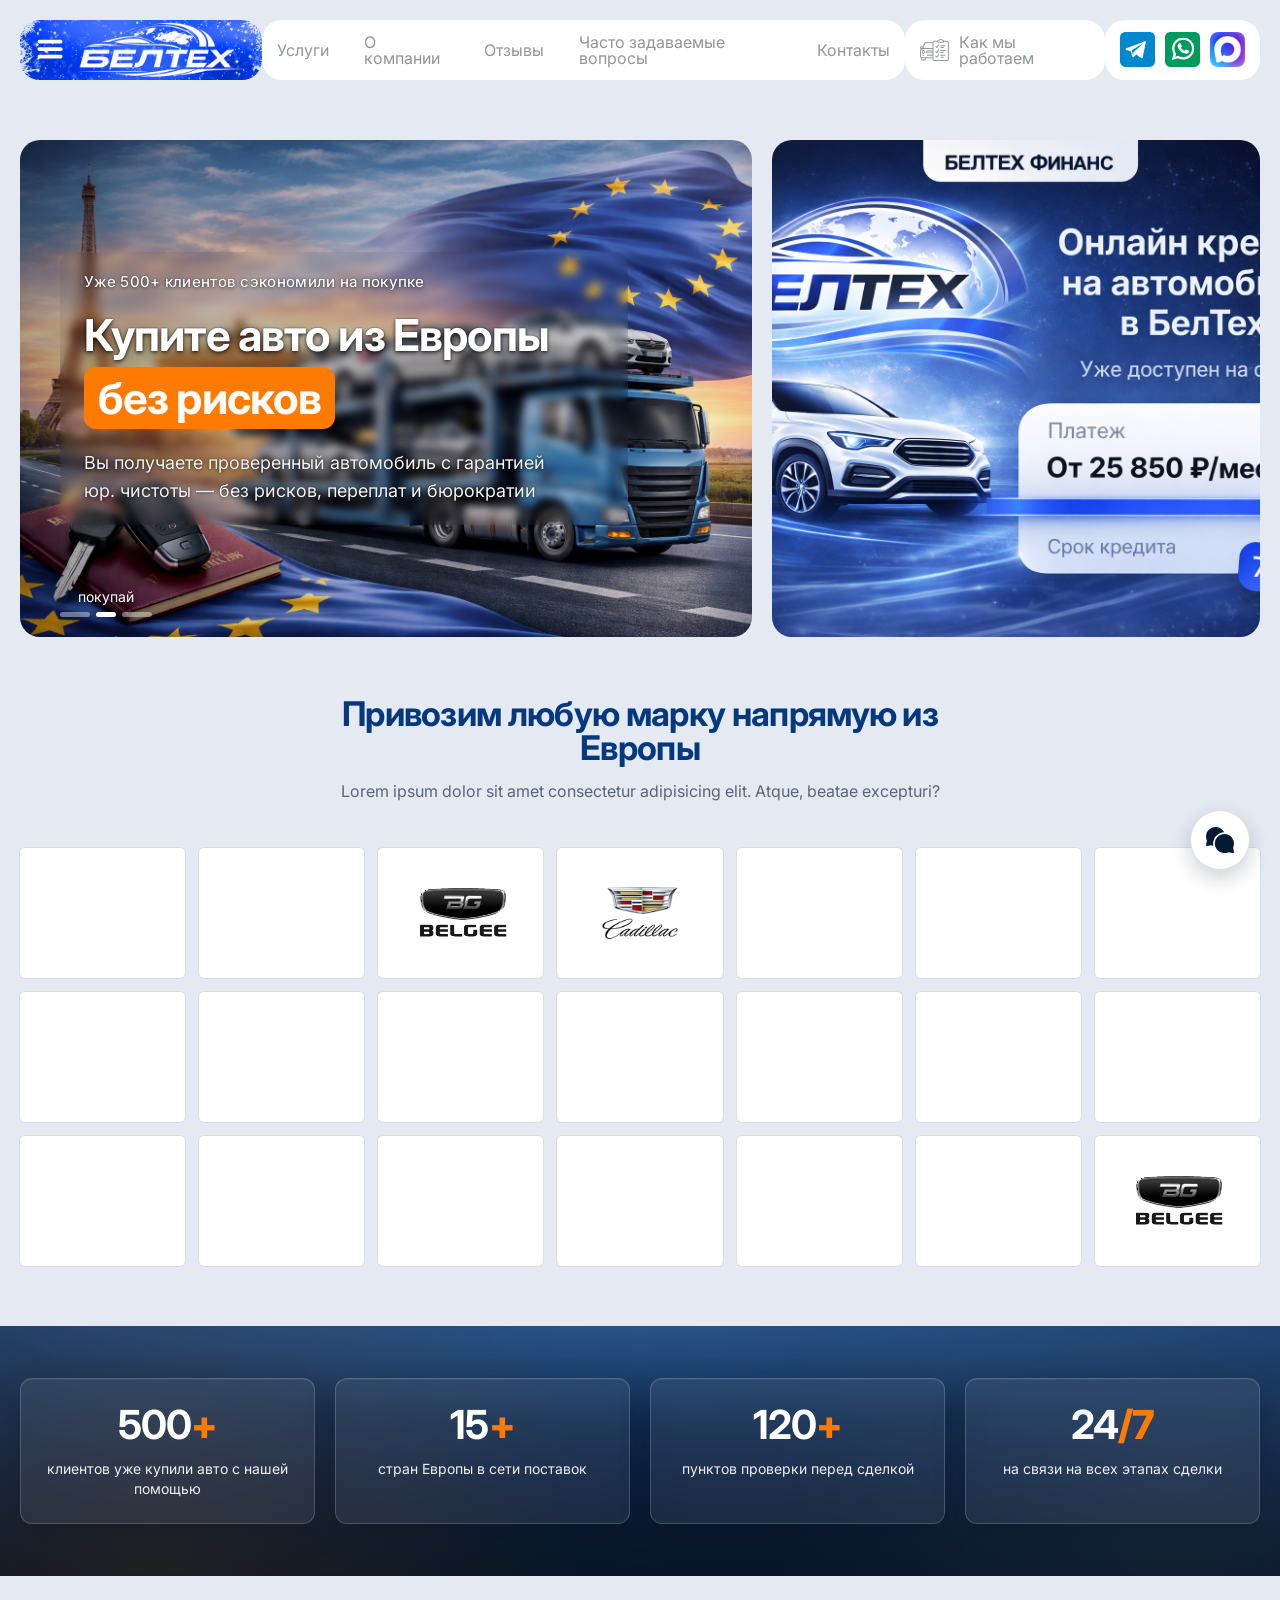
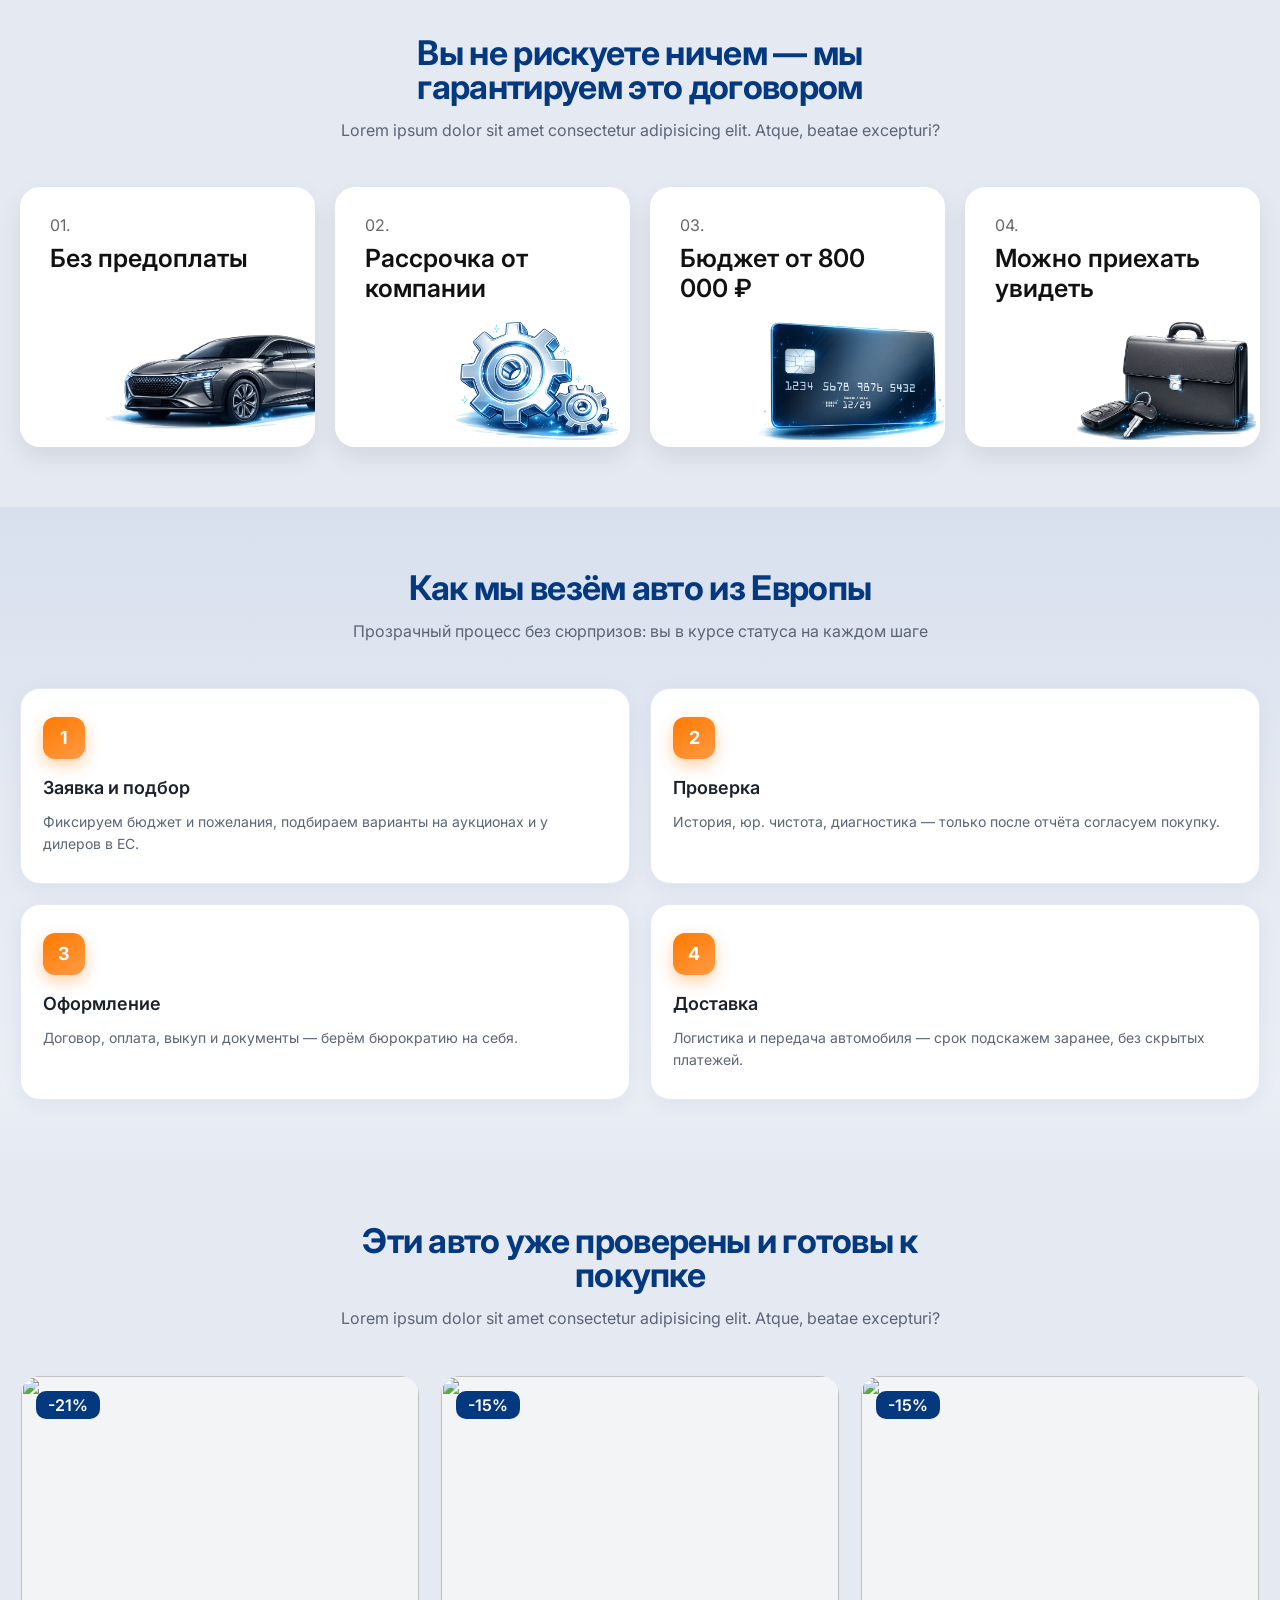
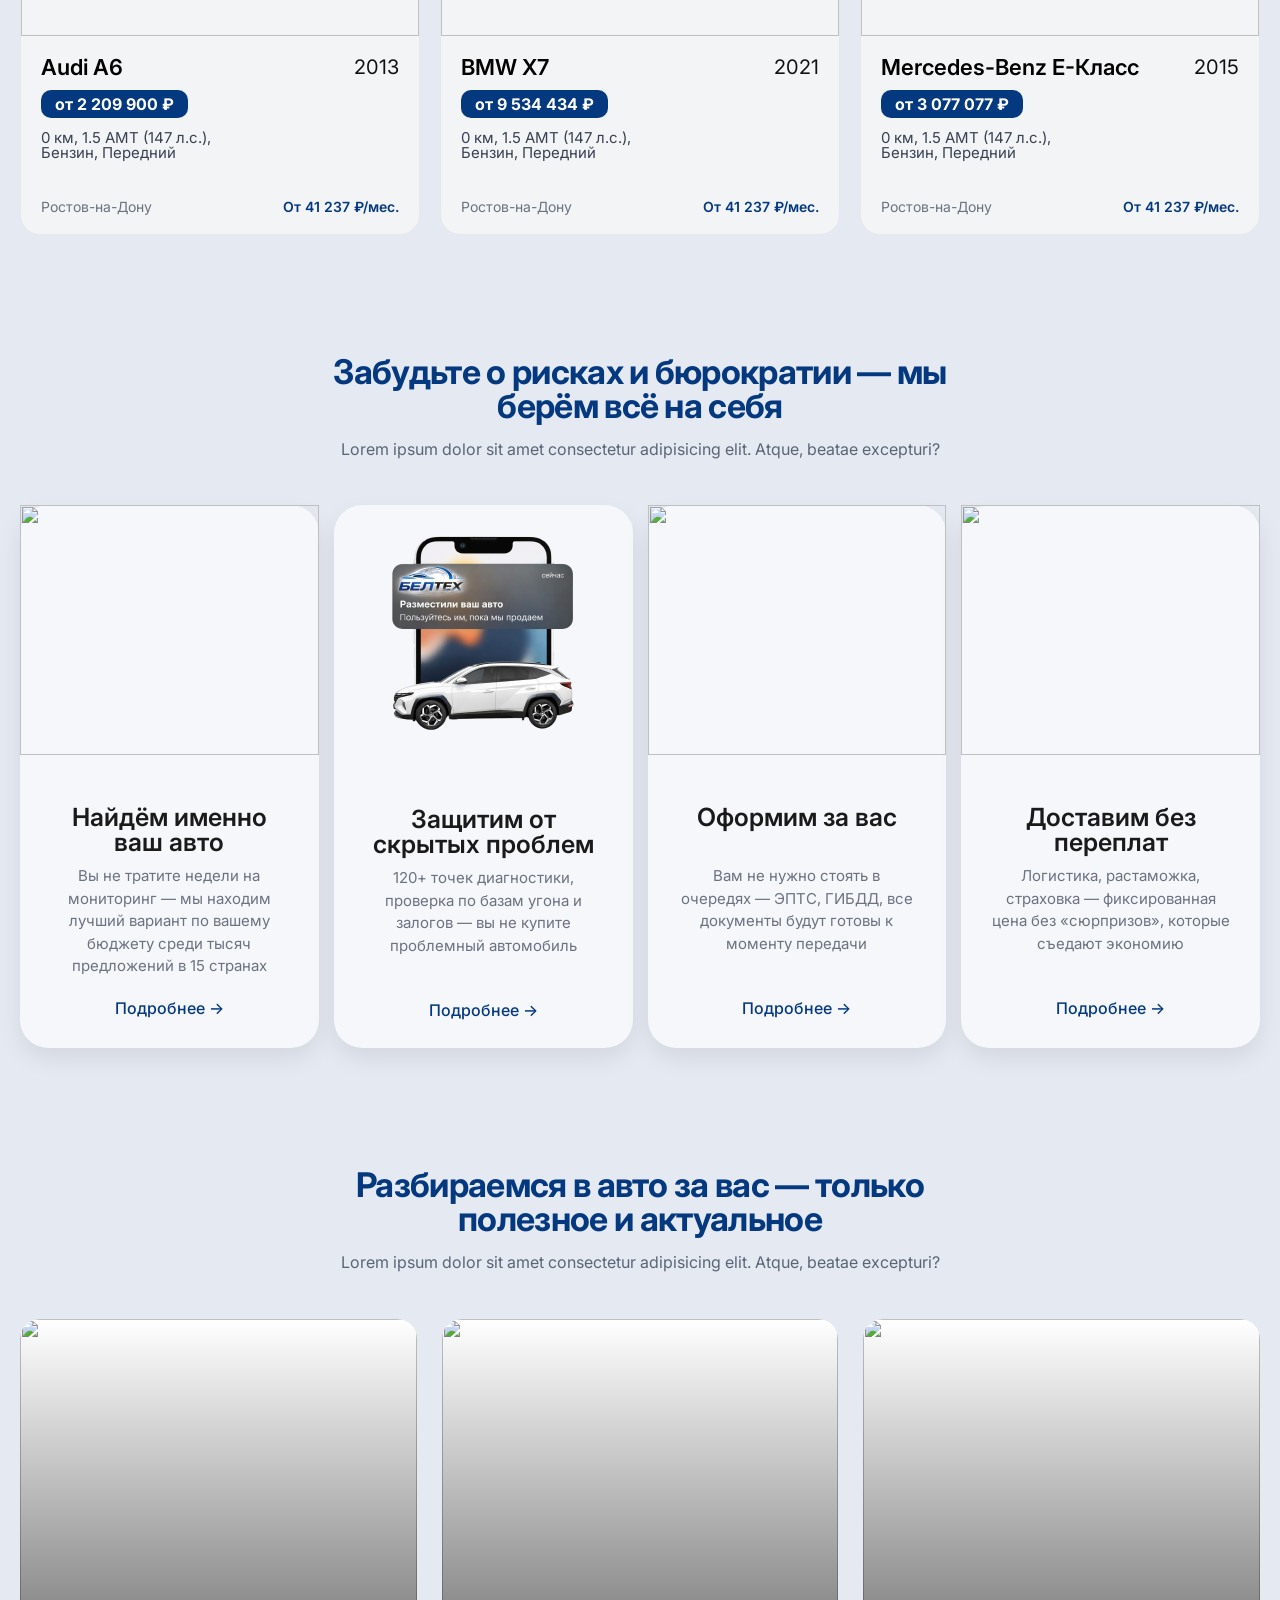
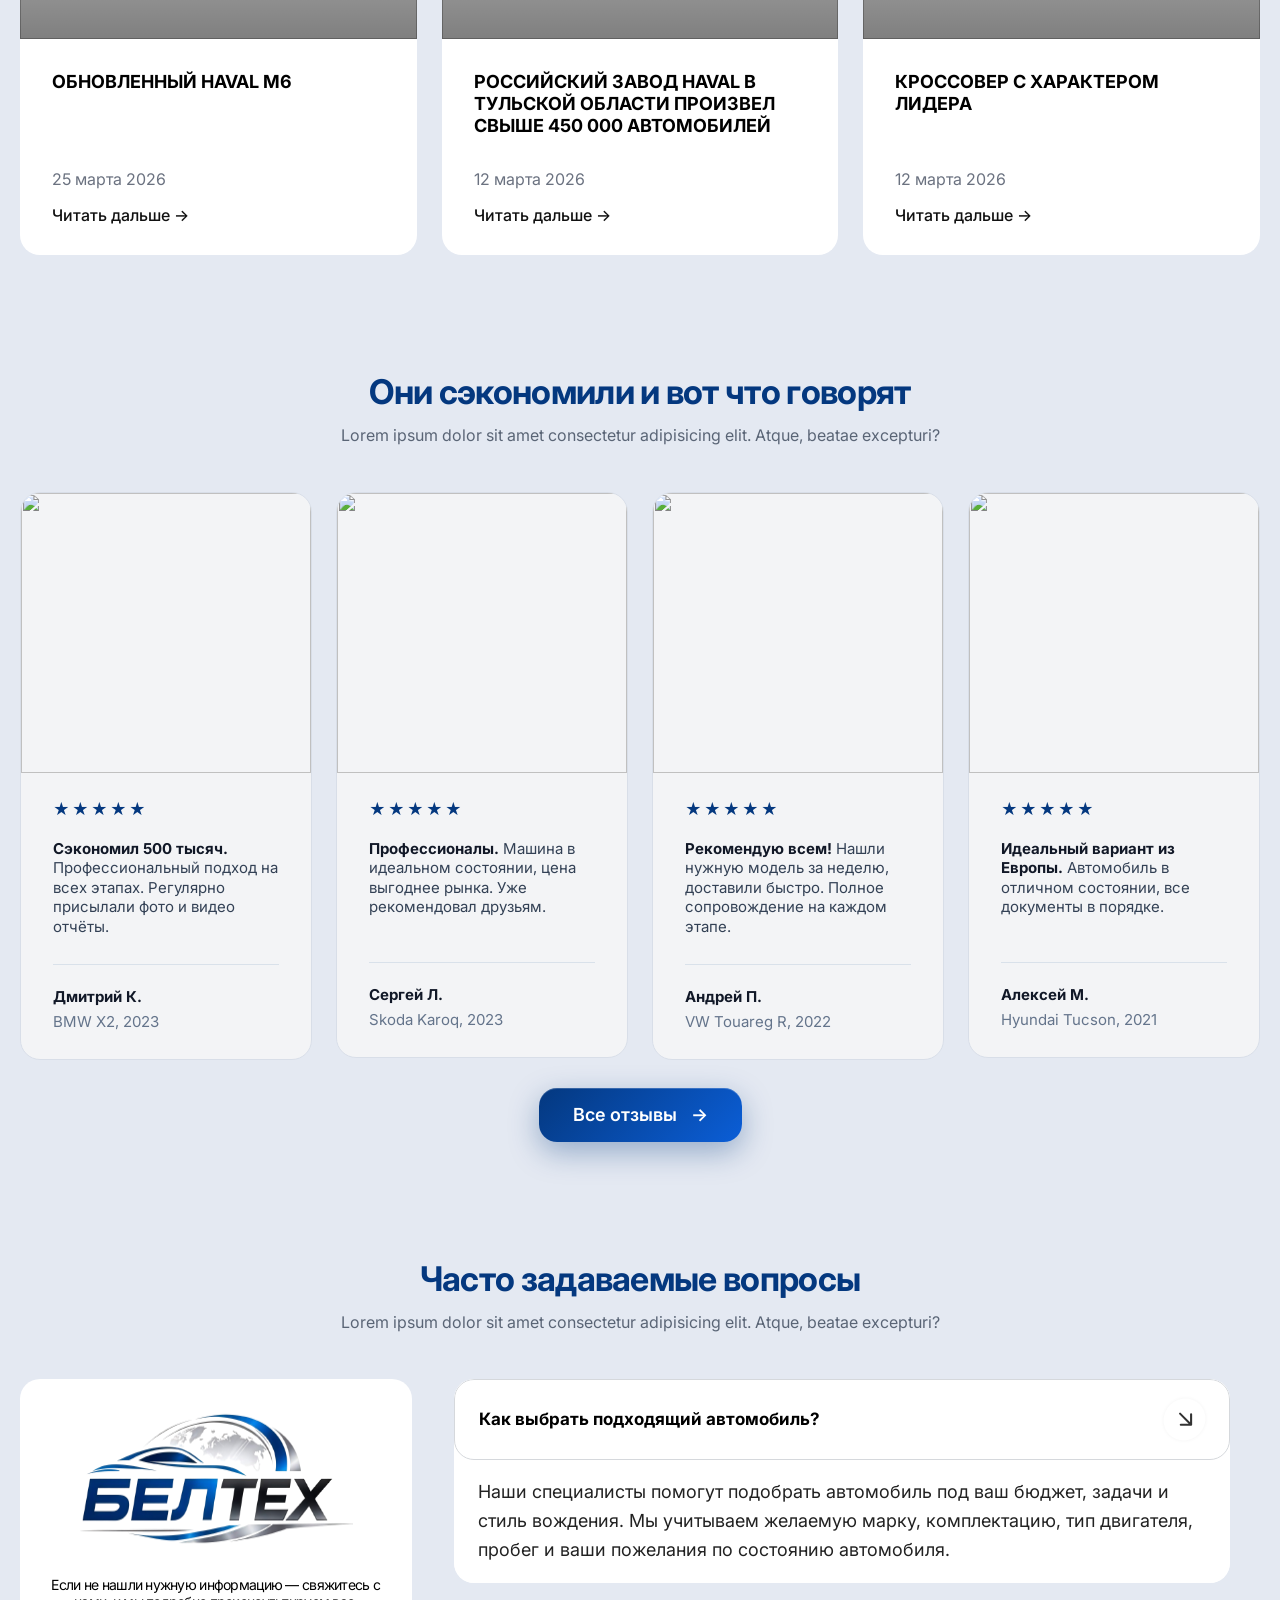
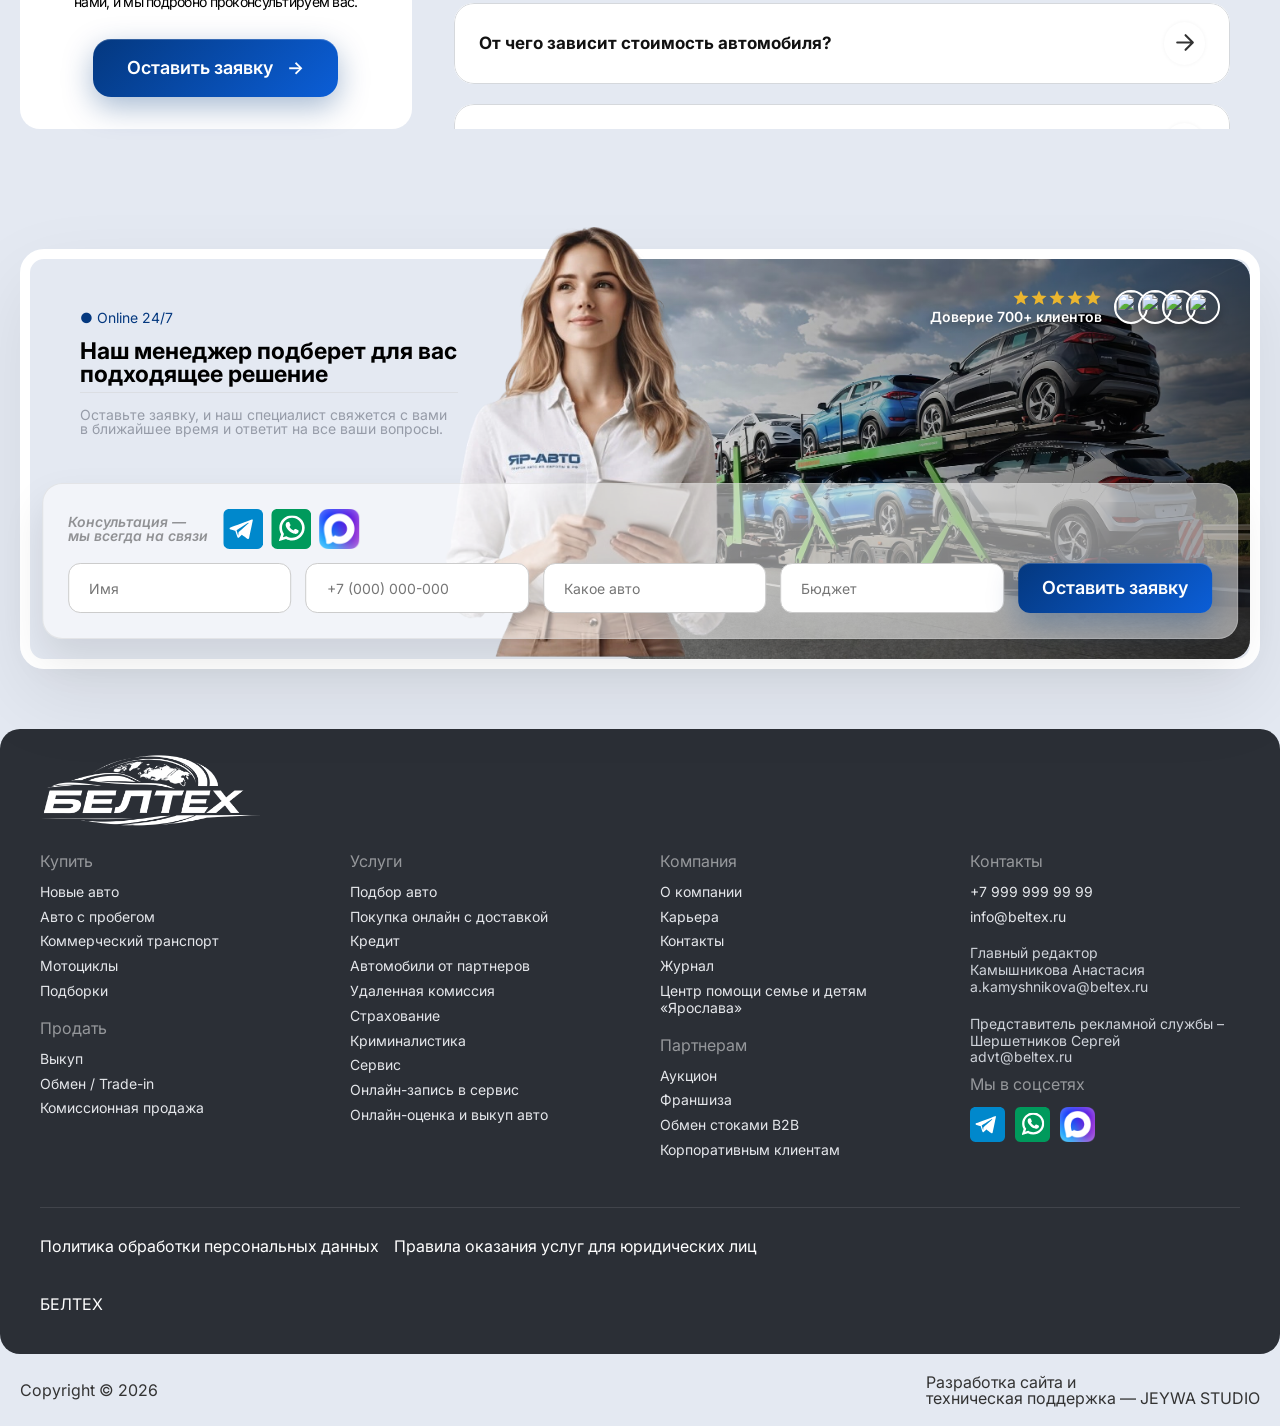
==== commit aee81c71: "new" ====
--- a/index.html
+++ b/index.html
@@ -179,25 +179,23 @@
               </g>
             </svg>
           </div>
-          <a href="">
+          <a href="/">
             <img src="/assests/img/indigologo.png" alt="" />
           </a>
         </div>
         <div>
           <nav>
             <ul>
-              <li><a href="">Услуги</a></li>
-              <li><a href="">Каталог</a></li>
-              <li><a href="">О компании</a></li>
-              <li><a href="">Команда</a></li>
-              <li><a href="">Отзывы</a></li>
-              <li><a href="">FAQ</a></li>
-              <li><a href="">Контакты</a></li>
+              <li><a href="/services.html">Услуги</a></li>
+              <li><a href="/about.html">О компании</a></li>
+              <li><a href="/reviews.html">Отзывы</a></li>
+              <li><a href="/faq.html">Часто задаваемые вопросы</a></li>
+              <li><a href="/contact.html">Контакты</a></li>
             </ul>
           </nav>
         </div>
         <div class="phone">
-          <a href="">
+          <a href="/howwork.html">
             <svg
               xmlns="http://www.w3.org/2000/svg"
               version="1.1"
@@ -227,7 +225,7 @@
               </g>
             </svg>
 
-            Каталог
+            Как мы работаем
           </a>
         </div>
         <div class="icons">
@@ -1171,7 +1169,7 @@
             <div class="reviews-pagination"></div>
           </div>
           <div class="reviews-bottom">
-            <a href="#" class="btn-premium">
+            <a href="/reviews.html" class="btn-premium">
               <span>Все отзывы</span>
               <i class="btn-icon"> → </i>
             </a>
--- a/assests/css/style.css
+++ b/assests/css/style.css
@@ -8,6 +8,10 @@
   --br: 20px;
   --br-2: 12px;
   --header-offset: 100px;
+  --pencil-stroke-purple-main: url(
+    data:image/svg + xml,
+    %3Csvgxmlns="http://www.w3.org/2000/svg"fill="none"viewBox="0 0 619 140"%3E%3Cpathstroke="%23A77EFF"stroke-linecap="round"stroke-width="9"d="M73 5c96-2 368 20 462 48 62 19 73 47 8 58-126 22-343 0-440-9C-24 89-9 54 46 40c116-29 607 6 565 95"/%3E%3C/svg%3E
+  );
 }
 body {
   background: #e4e9f2;
@@ -1159,8 +1163,9 @@
   display: flex;
   justify-content: center;
 }
-.feedback .button:hover, .feedback button:hover{
-  color: #333 !important
+.feedback .button:hover,
+.feedback button:hover {
+  color: #333 !important;
 }
 
 /* BUTTON */
@@ -1184,7 +1189,7 @@
 
   box-shadow:
     0 10px 30px rgba(4, 56, 127, 0.35),
-    inset 0 1px 0 rgba(255,255,255,0.2);
+    inset 0 1px 0 rgba(255, 255, 255, 0.2);
 
   overflow: hidden;
   transition: all 0.35s ease;
@@ -1202,7 +1207,7 @@
   background: linear-gradient(
     120deg,
     transparent,
-    rgba(255,255,255,0.5),
+    rgba(255, 255, 255, 0.5),
     transparent
   );
 
@@ -1235,7 +1240,7 @@
 
   box-shadow:
     0 20px 50px rgba(4, 56, 127, 0.45),
-    inset 0 1px 0 rgba(255,255,255,0.3);
+    inset 0 1px 0 rgba(255, 255, 255, 0.3);
 }
 
 /* arrow move */
@@ -1341,7 +1346,22 @@
 .reviews-pagination .swiper-pagination-bullet-active {
   background: var(--blue-dark);
 }
-
+.reviews-grid {
+  display: grid;
+  grid-template-columns: repeat(4, 1fr);
+  gap: 30px;
+  align-items: stretch;
+}
+.review-image img {
+  transition: 0.4s ease;
+}
+.reviews-grid .review-card:hover .review-image img {
+  transform: scale(1.03);
+}
+.resources.faq .faq-right {
+  overflow-y: inherit;
+  max-height: 100%;
+}
 :root {
   --color_black: 0, 0, 0;
   --color_dark: 21, 21, 21;
@@ -1857,7 +1877,7 @@
   overflow: hidden;
   margin-bottom: 20px;
   background-color: #fff;
-      border-radius: var(--br)
+  border-radius: var(--br);
 }
 
 .faq-header {
@@ -1948,7 +1968,7 @@
   border: 10px solid #fff;
   padding: 50px;
   min-height: 420px;
-  box-shadow: 0 30px 80px rgba(0,0,0,0.08);
+  box-shadow: 0 30px 80px rgba(0, 0, 0, 0.08);
 }
 
 /* BACKGROUND IMAGE */
@@ -1958,14 +1978,14 @@
   top: 0;
   height: 100%;
   width: 52%;
-  border-radius: var(--br)
+  border-radius: var(--br);
 }
 
 .cta-bg img {
   width: 100%;
   height: 100%;
   object-fit: cover;
-   border-radius: var(--br);
+  border-radius: var(--br);
 }
 
 /* DARK OVERLAY */
@@ -1974,7 +1994,7 @@
   position: absolute;
   inset: 0;
   border-radius: var(--br);
-  background: linear-gradient(to left, rgba(0,0,0,0.6), transparent);
+  background: linear-gradient(to left, rgba(0, 0, 0, 0.6), transparent);
 }
 
 /* GIRL */
@@ -2005,34 +2025,34 @@
 }
 
 .cta-content h2 {
-    font-size: 23px;
-    font-weight: 700;
-    margin-bottom: 15px;
-    border-bottom: 1px solid #cccccc6b;
-    max-width: 90%;
-    padding-bottom: 6px;
+  font-size: 23px;
+  font-weight: 700;
+  margin-bottom: 15px;
+  border-bottom: 1px solid #cccccc6b;
+  max-width: 90%;
+  padding-bottom: 6px;
 }
 
 .cta-content p {
   color: #6b7280a6;
-    margin-bottom: 20px;
-    max-width: 90%;
-    font-size: 14px;
+  margin-bottom: 20px;
+  max-width: 90%;
+  font-size: 14px;
 }
 
 .cta-socials {
   display: flex;
   gap: 15px;
-  align-items: center
+  align-items: center;
 }
 .cta-socials div {
   display: flex;
   gap: 8px;
-  align-items: center
-}
-.cta-socials p{
+  align-items: center;
+}
+.cta-socials p {
   font-size: 14px;
-  opacity: .4;
+  opacity: 0.4;
   font-style: italic;
   font-weight: 600;
 }
@@ -2040,8 +2060,8 @@
   width: 40px;
   height: 40px;
 }
-.onfooter-form{
-  border:1px solid #cccccc6b;
+.onfooter-form {
+  border: 1px solid #cccccc6b;
   position: absolute;
   left: 50%;
   bottom: 20px;
@@ -2058,13 +2078,12 @@
 
   background: rgb(255 255 255 / 51%);
 
-  box-shadow: 0 20px 40px rgba(0,0,0,0.1);
+  box-shadow: 0 20px 40px rgba(0, 0, 0, 0.1);
 
   z-index: 5;
 }
 /* FORM */
 .cta-form {
-
   display: flex;
   gap: 14px;
 }
@@ -2075,7 +2094,7 @@
   border: none;
   background: #fff;
   font-size: 14px;
-  border: 1px solid #ccc
+  border: 1px solid #ccc;
 }
 
 .cta-form button {
@@ -2118,7 +2137,7 @@
   color: #fff;
   font-weight: 600;
   font-size: 14px;
-  text-shadow: 0 2px 10px rgba(0,0,0,0.4);
+  text-shadow: 0 2px 10px rgba(0, 0, 0, 0.4);
 }
 
 /* AVATARS */
@@ -2137,9 +2156,9 @@
 
   margin-left: -10px;
 
-  box-shadow: 0 5px 10px rgba(0,0,0,0.2);
-}
-.stext{
+  box-shadow: 0 5px 10px rgba(0, 0, 0, 0.2);
+}
+.stext {
   display: flex;
   flex-direction: column;
   align-items: flex-end;
@@ -2159,12 +2178,882 @@
   height: 18px;
 
   fill: #eab52f; /* normal sarı */
-  
+
   /* ❌ glow silindi */
   filter: none;
 }
+.breadcrumb .container {
+  display: flex;
+  gap: 8px;
+  font-size: 12px;
+  color: #979faa;
+}
+.breadcrumb a {
+  font-size: 12px;
+  color: #979faa;
+}
+.breadcrumb p {
+  color: #333;
+  opacity: 0.8;
+}
+.breadcrumb {
+  margin: 35px 0 0 0;
+}
+.process-grid {
+  display: grid;
+  grid-template-columns: repeat(2, 1fr);
+  gap: 20px;
+}
+
+/* CARD */
+.process-card {
+  position: relative;
+  background: #fff;
+  border-radius: var(--br);
+  padding: 22px;
+  display: flex;
+  flex-direction: column;
+  gap: 18px;
+  overflow: hidden;
+  border: 1px solid #e6ebf3;
+  transition: 0.4s cubic-bezier(0.4, 0, 0.2, 1);
+}
+
+/* subtle gradient border */
+.process-card::before {
+  content: "";
+  position: absolute;
+  inset: 0;
+  border-radius: inherit;
+  padding: 1px;
+  background: linear-gradient(120deg, transparent, #2f5bff, transparent);
+  opacity: 0;
+  transition: 0.4s;
+  pointer-events: none;
+  -webkit-mask:
+    linear-gradient(#fff 0 0) content-box,
+    linear-gradient(#fff 0 0);
+  -webkit-mask-composite: xor;
+}
+
+/* hover */
+.process-card:hover {
+  box-shadow: 0 20px 50px rgba(10, 40, 120, 0.08);
+}
+
+.process-card:hover::before {
+  opacity: 1;
+}
+
+/* TOP */
+.process-top span {
+  font-size: 12px;
+  letter-spacing: 1px;
+  color: var(--grey);
+  margin-bottom: 6px;
+  display: block;
+}
+
+/* TITLE */
+.process-top h3 {
+  font-size: 20px;
+  color: #1a2433;
+  font-weight: 600;
+  line-height: 1.4;
+}
+
+/* DESC */
+.process-top h3 span {
+  display: block;
+  font-weight: 400;
+  color: var(--grey);
+  margin-top: 6px;
+  line-height: 1.6;
+}
+
+/* IMAGE WRAP */
+.process-card img {
+  width: 100%;
+  height: 220px;
+  object-fit: cover;
+  border-radius: var(--br-2);
+  transition: 0.5s ease;
+}
+
+/* IMAGE HOVER (premium zoom + depth) */
+.process-card:hover img {
+  transform: scale(1.03);
+}
+
+/* subtle overlay glow */
+.process-card::after {
+  content: "";
+  position: absolute;
+  inset: 0;
+  background: radial-gradient(
+    circle at 80% 20%,
+    rgba(47, 91, 255, 0.08),
+    transparent 60%
+  );
+  opacity: 0;
+  transition: 0.4s;
+}
+
+.process-card:hover::after {
+  opacity: 1;
+}
+
+/* WIDE CARD */
+.process-card.wide {
+  grid-column: span 2;
+}
+/* GRID BOX */
+.contact-box {
+  height: 530px;
+  display: grid;
+  grid-template-columns: 400px 1fr;
+  background: #fff;
+  border-radius: var(--br);
+  overflow: hidden;
+  box-shadow: 0 20px 60px rgba(0, 0, 0, 0.06);
+  transition: 0.4s cubic-bezier(0.19, 1, 0.22, 1);
+}
+
+/* LEFT */
+.contact-left {
+  height: 100%;
+}
+
+.contact-card {
+  height: 100%;
+  padding: 30px 15px 0;
+  display: flex;
+  flex-direction: column;
+  text-align: center;
+}
+
+.contact-card h1 {
+  font-size: 28px;
+  font-weight: 700;
+  margin: 20px 0 30px;
+}
+
+/* INNER BOX */
+.contact_info {
+  margin-bottom: 30px;
+  border: 1px solid rgba(41, 45, 52, 0.1);
+  border-radius: var(--br-2);
+  overflow: hidden;
+}
+
+/* LOGO */
+.contact-logo {
+  width: 90%;
+  height: 240px;
+  margin: auto;
+}
+
+.contact-logo img {
+  width: 100%;
+  height: 100%;
+  object-fit: contain;
+}
+
+/* INFO */
+.contact-info {
+  padding-top: 0 !important;
+  padding: 25px 20px;
+  display: flex;
+  flex-direction: column;
+  justify-content: center;
+  align-items: center;
+}
+
+.contact-info h3 {
+  font-size: 20px;
+  font-weight: 700;
+  color: #292d34;
+}
+
+.contact-info p {
+  font-size: 14px;
+  color: #292d3480;
+  margin-top: 5px;
+  margin-bottom: 12px;
+}
+
+/* SOCIAL */
+.contact-socials {
+  display: flex;
+  gap: 10px;
+}
+
+.contact-socials a {
+  width: 42px;
+  height: 42px;
+  display: flex;
+  align-items: center;
+  justify-content: center;
+  transition: 0.3s;
+}
+
+.contact-socials img {
+  width: 42px;
+  height: 42px;
+}
+.contact-socials a:hover {
+  opacity: 0.7;
+}
+
+/* RIGHT IMAGE */
+.contact-visual {
+  position: relative;
+  height: 100%;
+  overflow: hidden;
+}
+
+.contact-visual img {
+  width: 100%;
+  height: 100%;
+  object-fit: cover;
+  display: block;
+  transition: 1s cubic-bezier(0.19, 1, 0.22, 1);
+}
+
+/* OVERLAY DARK */
+.contact-visual::after {
+  content: "";
+  position: absolute;
+  inset: 0;
+  background: linear-gradient(180deg, transparent, rgba(0, 0, 0, 0.55));
+}
+
+/* TEXT OVERLAY */
+.contact-visual-overlay {
+  position: absolute;
+  bottom: 30px;
+  left: 30px;
+  color: #fff;
+  z-index: 2;
+}
+
+.contact-visual-overlay h3 {
+  font-size: 24px;
+  font-weight: 600;
+}
+
+.contact-visual-overlay p {
+  margin-top: 6px;
+  opacity: 0.85;
+}
+
+/* PREMIUM HOVER */
+.contact-box:hover .contact-visual img {
+  transform: scale(1.06);
+}
+
+.contact-box:hover {
+  box-shadow: 0 30px 80px rgba(10, 40, 120, 0.12);
+}
+.about-box {
+  background: linear-gradient(135deg, #2f5bff, #04387f);
+box-shadow: inset 0 0 80px rgba(255,255,255,0.08);
+  border-radius: var(--br);
+  padding: 40px 40px;
+  color: #fff;
+}
+
+/* HEAD */
+.about-head {
+  text-align: center;
+  margin-bottom: 50px;
+}
+
+.about-head span {
+  font-size: 17px;
+}
+
+.about-head h2 {
+  font-size: 54px;
+  font-weight: 700;
+  line-height: 1.2;
+  margin: 15px 0;
+}
+
+.about-head p {
+  opacity: 0.8;
+}
+
+/* STROKE EFFECT (экосистему) */
+.stroke-text {
+  position: relative;
+  display: inline-block;
+}
+
+.stroke-text::before {
+  content: "";
+  width: 125%;
+  height: 155%;
+  position: absolute;
+  background-image: url("data:image/svg+xml,%3Csvg xmlns='http://www.w3.org/2000/svg' viewBox='0 0 619 140'%3E%3Cpath stroke='%23A77EFF' stroke-linecap='round' stroke-width='9' fill='none' d='M73 5c96-2 368 20 462 48 62 19 73 47 8 58-126 22-343 0-440-9C-24 89-9 54 46 40c116-29 607 6 565 95'/%3E%3C/svg%3E");
+  background-repeat: no-repeat;
+  background-size: contain;
+  top: 66%;
+  left: 50%;
+  transform: translate(-50%, -50%);
+  z-index: 2;
+}
+
+/* GRID */
+.about-grid {
+  display: grid;
+  grid-template-columns: 2fr 1fr;
+  gap: 15px;
+}
+
+/* LEFT BIG CARD */
+.about-main {
+  background: #fff;
+  color: #000;
+  border-radius: var(--br);
+  padding: 30px 20px;
+}
+
+.about-main h3 {
+  font-size: 54px;
+  line-height: 1.1;
+  margin-bottom: 25px;
+  font-weight: 600;
+}
+
+/* TAGS */
+.about-tags {
+  display: flex;
+  flex-wrap: wrap;
+  gap: 10px;
+}
+
+.about-tags span {
+  padding: 10px 15px;
+  border-radius: var(--br-2);
+  font-size: 14px;
+  border: 1px solid #ecf0f5;
+  position: relative;
+  display: flex;
+  align-items: center;
+  gap: 10px;
+}
+.about-tags span::before {
+  content: "";
+  display: inline-block;
+  background-image: url("data:image/svg+xml,%3Csvg xmlns='http://www.w3.org/2000/svg' viewBox='0 0 16 11'%3E%3Cpath stroke='%23292D34' stroke-linecap='round' stroke-linejoin='round' stroke-width='1.7' fill='none' d='m15 1-9 9-5-4'/%3E%3C/svg%3E");
+  background-repeat: no-repeat;
+  background-position: center;
+  background-size: 60%;
+  background-color: #ccd8ff;
+  width: 24px;
+  height: 24px;
+  border-radius: var(--br);
+}
+
+/* RIGHT CARDS */
+.about-stats {
+  display: flex;
+  flex-direction: column;
+  gap: 20px;
+  justify-content: space-between;
+}
+
+.about-card {
+  background: #fff;
+  color: #000;
+  border-radius: var(--br);
+  padding: 25px;
+  display: flex;
+  flex-direction: column;
+  gap: 12px;
+}
+
+.about-card h4 {
+  font-size: 28px;
+}
+
+.about-card p {
+  font-size: 16px;
+  color: #6b7280;
+}
+
+/* HOVER PREMIUM */
+.about-card:hover,
+.about-main:hover {
+  transform: translateY(-5px);
+  box-shadow: 0 20px 40px rgba(0, 0, 0, 0.1);
+  transition: 0.4s;
+}
+.about-bottom {
+  padding-top: 0 !important;
+}
+
+.about-bottom-inner {
+  position: relative;
+  text-align: center;
+}
+
+/* TITLE */
+.about-title {
+  font-size: 48px;
+  font-weight: 700;
+  color: #333;
+  line-height: 1.2;
+  position: relative;
+  display: inline-block;
+  margin-bottom: 60px;
+}
+.about-line-green {
+  position: relative;
+}
+
+/* GREEN LINE */
+.about-line-green::before {
+  content: "";
+  position: absolute;
+  left: 50%;
+  top: 40%;
+  width: 172%;
+  height: 300px;
+  transform: translateX(-50%);
+  background-image: url("data:image/svg+xml,%3Csvg xmlns='http://www.w3.org/2000/svg' fill='none' viewBox='0 0 819 301'%3E%3Cpath stroke='%23ADEF7B' stroke-linecap='round' stroke-width='9' d='M546 296c190-22 121-63 21-78-84-13-393-24-511-15-52 4-79 26-8 40 72 14 573 72 735-26 48-30 33-75-2-98A884 884 0 0 0 415 5'/%3E%3C/svg%3E");
+  background-repeat: no-repeat;
+  background-size: contain;
+  background-position: center;
+  top: -85%;
+  left: 60%;
+  transform: translate(-50%, -50%);
+  z-index: 2;
+}
+
+/* CARDS */
+.about-cards {
+  display: grid;
+  grid-template-columns: repeat(3, 1fr);
+  gap: 25px;
+}
+
+/* CARD */
+.about-card2 {
+  position: relative;
+  background: #fff;
+  border-radius: var(--br);
+  padding: 40px 20px;
+  transition: 0.4s;
+  box-shadow: 0 10px 25px rgba(0, 0, 0, 0.05);
+  overflow: hidden;
+}
+
+/* ICON (before) */
+.about-card2::before {
+  content: "";
+  width: 40px;
+  height: 40px;
+  margin: auto;
+  display: block;
+  margin-bottom: 15px;
+
+  background-image: url("data:image/svg+xml,%3Csvg xmlns='http://www.w3.org/2000/svg' fill='none' viewBox='0 0 42 42'%3E%3Cpath fill='%23003DFF' d='M40 2h-6l-2-2H11C9 0 8 1 8 2H2L0 4v5c0 5 4 9 8 10 0 6 4 11 10 12v1l-1 2-2 2h-3l-2 1-1 4 1 1h22l1-1-1-4-2-1h-3l-2-2-1-2v-1c6-1 10-6 10-12 4-1 8-5 8-10V4l-2-2ZM8 14c-2 0-4-2-4-5V6h4v8Zm17 7-4-2-4 2 1-4-3-4h4l2-5 2 5h4l-3 4 1 4ZM38 9c0 3-2 5-4 5V6h4v3Z'/%3E%3Cpath fill='url(%23a)' fill-opacity='.5' d='M40 2h-6l-2-2H11C9 0 8 1 8 2H2L0 4v5c0 5 4 9 8 10 0 6 4 11 10 12v1l-1 2-2 2h-3l-2 1-1 4 1 1h22l1-1-1-4-2-1h-3l-2-2-1-2v-1c6-1 10-6 10-12 4-1 8-5 8-10V4l-2-2ZM8 14c-2 0-4-2-4-5V6h4v8Zm17 7-4-2-4 2 1-4-3-4h4l2-5 2 5h4l-3 4 1 4ZM38 9c0 3-2 5-4 5V6h4v3Z'/%3E%3Cpath fill='url(%23b)' d='M40 2h-6l-2-2H11C9 0 8 1 8 2H2L0 4v5c0 5 4 9 8 10 0 6 4 11 10 12v1l-1 2-2 2h-3l-2 1-1 4 1 1h22l1-1-1-4-2-1h-3l-2-2-1-2v-1c6-1 10-6 10-12 4-1 8-5 8-10V4l-2-2ZM8 14c-2 0-4-2-4-5V6h4v8Zm17 7-4-2-4 2 1-4-3-4h4l2-5 2 5h4l-3 4 1 4ZM38 9c0 3-2 5-4 5V6h4v3Z'/%3E%3Cdefs%3E%3CradialGradient id='b' cx='0' cy='0' r='1' gradientTransform='matrix(21.8 15.8 -26.6 36.9 7 23)' gradientUnits='userSpaceOnUse'%3E%3Cstop stop-color='%239665FF'/%3E%3Cstop offset='1' stop-color='%239665FF' stop-opacity='0'/%3E%3C/radialGradient%3E%3ClinearGradient id='a' x1='39.6' x2='21.8' y1='4.8' y2='32.3' gradientUnits='userSpaceOnUse'%3E%3Cstop stop-color='%23CCD8FF'/%3E%3Cstop offset='1' stop-color='%23CCD8FF' stop-opacity='0'/%3E%3C/linearGradient%3E%3C/defs%3E%3C/svg%3E");
+  background-repeat: no-repeat;
+  background-size: contain;
+}
+
+/* TEXT */
+.about-card2 p {
+  font-size: 18px;
+  color: #2c2f36;
+  font-weight: 500;
+  line-height: 1.5;
+}
+
+.about-card2:hover::before {
+  filter: drop-shadow(0 5px 10px rgba(47, 91, 255, 0.4));
+}
+.history-grid {
+  display: grid;
+  grid-template-columns: 1fr 1fr;
+  gap: 30px;
+}
+
+/* CARD BASE */
+.history-card {
+  border-radius: var(--br);
+  padding: 40px;
+  color: #fff;
+  position: relative;
+  overflow: hidden;
+  transition: 0.4s;
+  display: flex;
+  justify-content: space-between;
+  flex-direction: column;
+  gap:30px
+}
+
+/* LEFT DARK */
+.history-card.dark {
+  background: linear-gradient(135deg, #2b3038, #1f232a);
+}
+
+/* RIGHT GRADIENT */
+.history-card.gradient {
+  background: linear-gradient(135deg, #2f5bff, #04387f);
+box-shadow: inset 0 0 80px rgba(255,255,255,0.08);
+}
+
+/* TEXT */
+.history-year {
+  font-size: 14px;
+  opacity: 0.8;
+  display: block;
+  margin-bottom: 20px;
+}
+
+.history-card h2 {
+  font-size: 48px;
+  font-weight: 600;
+}
+
+.history-card p {
+  font-size: 16px;
+  opacity: 0.85;
+  max-width: 500px;
+  margin-top: 5px;
+}
+
+
+/* GLOW EFFECT */
+.history-card.gradient::before {
+  content: "";
+  position: absolute;
+  width: 300px;
+  height: 300px;
+  background: rgba(255, 255, 255, 0.15);
+  filter: blur(80px);
+  right: -80px;
+  bottom: -80px;
+}
+
+/* RESPONSIVE */
+@media (max-width: 900px) {
+  .history-grid {
+    grid-template-columns: 1fr;
+  }
+
+  .history-card h2 {
+    font-size: 36px;
+  }
+}
+/* RESPONSIVE */
+@media (max-width: 900px) {
+  .about-cards {
+    grid-template-columns: 1fr;
+  }
+
+  .about-title::before {
+    width: 280px;
+  }
+}
+/* RESPONSIVE */
+@media (max-width: 900px) {
+  .about-grid {
+    grid-template-columns: 1fr;
+  }
+
+  .about-head h2 {
+    font-size: 34px;
+  }
+}
+
+/* RESPONSIVE */
+@media (max-width: 900px) {
+  .contact-box {
+    grid-template-columns: 1fr;
+  }
+
+  .contact-visual {
+    height: 300px;
+  }
+}
+/* RESPONSIVE */
+@media (max-width: 900px) {
+  .process-grid {
+    grid-template-columns: 1fr;
+  }
+  .process-card.wide {
+    grid-column: span 1;
+  }
+}
+:root {
+  --primary: #1a4d7e;
+  --primary-hover: #2563a8;
+  --color-2: #fafbfc;
+  --secondary: #3957ff;
+  --tertiary: #8f8f8f;
+  --fourty: #4a5568;
+
+  --white: #ffffff;
+  --border: #e4e6ed;
+  --radius-lg: 14px;
+  --radius-md: 8px;
+}
+
+.services_section {
+  padding: 60px 0;
+
+  .services_grid {
+    display: grid;
+    grid-template-columns: repeat(1, 1fr);
+    gap: 24px;
+    margin: 0 auto;
+  }
+  .more_btns {
+    margin-top: 20px;
+    display: flex;
+    align-items: center;
+    justify-content: center;
+    a {
+      display: inline-flex;
+      align-items: center;
+      justify-content: center;
+      padding: 1rem 3rem;
+      margin-top: clamp(15px, 2vw, 20px);
+      border-radius: 999px;
+      font-size: clamp(14px, 1.5vw, 16px);
+      font-weight: 600;
+      color: var(--color-2);
+      border: none;
+      cursor: pointer;
+      position: relative;
+      background-color: var(--primary);
+      text-decoration: none;
+      overflow: hidden;
+      width: fit-content;
+      z-index: 1;
+      font-family: inherit;
+      box-shadow: 0 10px 22px rgba(26, 77, 126, 0.32);
+      transition:
+        background-color 0.25s ease,
+        box-shadow 0.25s ease,
+        transform 0.25s ease,
+        color 0.25s ease;
+
+      &::before {
+        content: "";
+        position: absolute;
+        left: 0;
+        top: 0;
+        width: 100%;
+        height: 100%;
+        background-color: rgba(255, 255, 255, 0.12);
+        transform: translateX(-100%);
+        transition: transform 0.4s cubic-bezier(0.4, 0, 0.2, 1);
+        z-index: -1;
+      }
+
+      &:hover {
+        color: var(--color-2);
+        background-color: var(--primary-hover);
+
+        &::before {
+          transform: translateX(0);
+        }
+      }
+
+      &:active {
+        /* Klik effekti */
+        transform: scale(0.98);
+      }
+    }
+  }
+  @media screen and (min-width: 768px) {
+    padding: 40px 0;
+
+    .services_grid {
+      grid-template-columns: repeat(2, 1fr);
+      gap: 20px;
+    }
+
+    .more_btns {
+      a {
+        padding: 0.9rem 2.5rem;
+        font-size: 15px;
+      }
+    }
+  }
+  @media screen and (min-width: 992px) {
+    padding: 60px 0;
+
+    .services_grid {
+      grid-template-columns: repeat(2, 1fr);
+      gap: 24px;
+    }
+
+    .more_btns {
+      a {
+        padding: 1rem 2.8rem;
+        font-size: 16px;
+      }
+    }
+  }
+}
+.service_card {
+  background: #f4f6f8;
+  border-radius: 30px;
+  padding: 40px;
+  position: relative;
+  transition: all 0.3s ease;
+  cursor: pointer;
+  min-height: 150px;
+  display: flex;
+  flex-direction: column;
+  &:hover {
+    .card_header {
+      .arrow_icon {
+        transform: rotate(0);
+      }
+      .image_wrapper {
+        img {
+          border-radius: 0;
+        }
+      }
+    }
+  }
+  .card_header {
+    display: flex;
+    justify-content: space-between;
+    align-items: center;
+    margin-bottom: 30px;
+    .image_wrapper {
+      position: relative;
+      width: 96px;
+      height: 96px;
+      img {
+        width: 96px;
+        height: 96px;
+        border-radius: 50%;
+        object-fit: cover;
+        transition: 0.3s ease-in-out;
+        border: 3px solid white;
+        box-shadow: 0 4px 12px rgba(0, 0, 0, 0.1);
+      }
+      .icon_badge {
+        position: absolute;
+        bottom: -5px;
+        right: -5px;
+        width: 42px;
+        height: 42px;
+        background: var(--blue-dark);
+        border-radius: 50%;
+        display: flex;
+        align-items: center;
+        justify-content: center;
+        border: 2px solid white;
+        svg {
+          width: 22px;
+          height: 22px;
+          fill: white;
+        }
+      }
+    }
+    .arrow_icon {
+      opacity: 0.4;
+      font-size: 24px;
+      transition: all 0.3s ease;
+    }
+  }
+  .card_content {
+    margin-top: 20px;
+    strong {
+      font-size: 16px;
+      font-weight: 700;
+      color: #3a3a3d;
+      text-transform: uppercase;
+      letter-spacing: 0.5px;
+      line-height: 1.2;
+      display: -webkit-box;
+      -webkit-line-clamp: 2;
+      min-height: 10px;
+      overflow: hidden;
+      text-overflow: ellipsis;
+      -webkit-box-orient: vertical;
+    }
+    p {
+      font-size: 14px;
+      color: rgba(79, 79, 79, 0.7);
+      line-height: 1.4;
+      font-weight: 400;
+      margin-top: 8px;
+      display: -webkit-box;
+      -webkit-line-clamp: 2;
+      -webkit-box-orient: vertical;
+      overflow: hidden;
+      text-overflow: ellipsis;
+      min-height: 40px;
+    }
+  }
+  a {
+    position: absolute;
+    inset: 0;
+    z-index: 1;
+    opacity: 0;
+    display: block;
+    width: 100%;
+    height: auto;
+  }
+  @media screen and (min-width: 1200px) {
+    min-height: 320px;
+    border-radius: 30px;
+    padding: 40px;
+
+    .card_header {
+      margin-bottom: 30px;
+
+      .image_wrapper {
+        width: 150px;
+        height: 150px;
+
+        img {
+          width: 150px;
+          height: 150px;
+        }
+
+        .icon_badge {
+          width: 46px;
+          height: 46px;
+
+          svg {
+            width: 24px;
+            height: 24px;
+          }
+        }
+      }
+
+      .arrow_icon {
+        font-size: 32px;
+        transform: rotate(-45deg);
+      }
+    }
+
+    .card_content {
+      strong {
+        font-size: 20px;
+      }
+
+      p {
+        font-size: 15px;
+        margin-top: 10px;
+      }
+    }
+  }
+}
+
 @media (max-width: 1280px) {
-
   .faq-header h3 {
     font-size: 17px;
   }
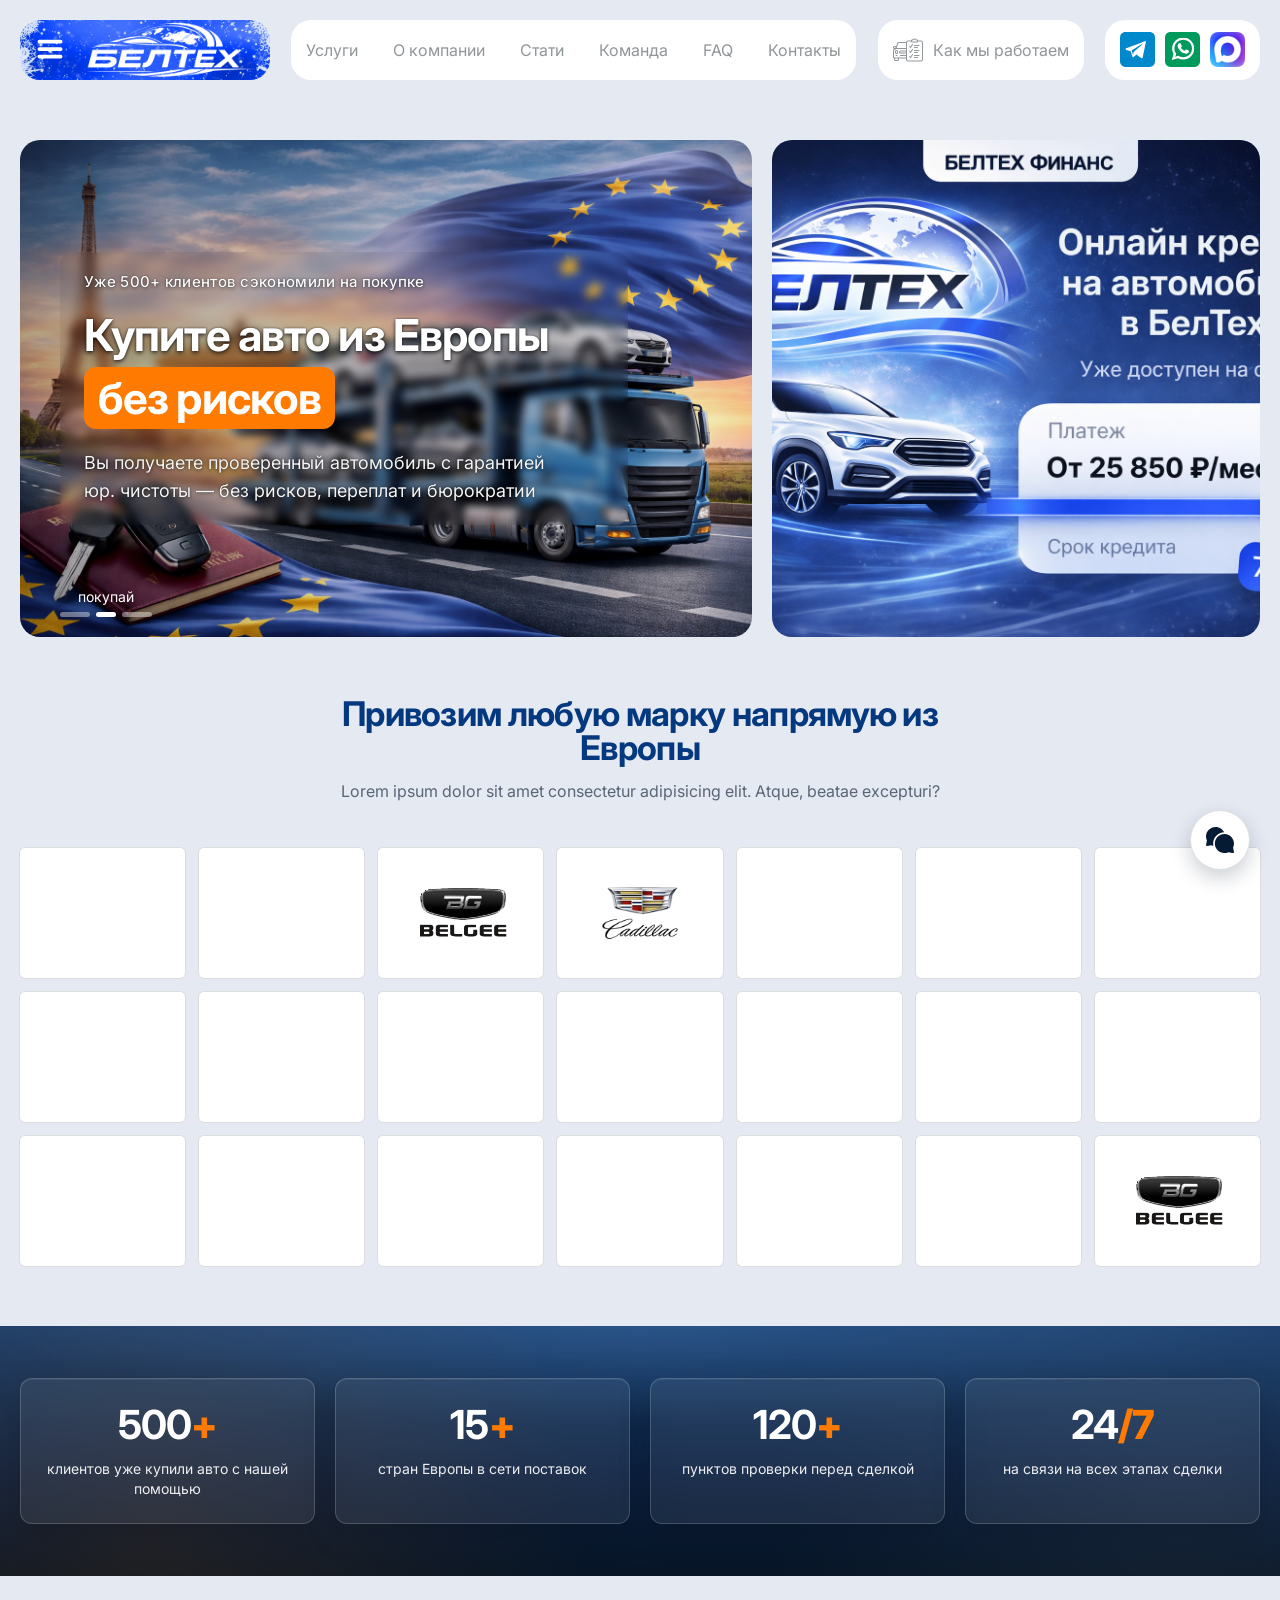
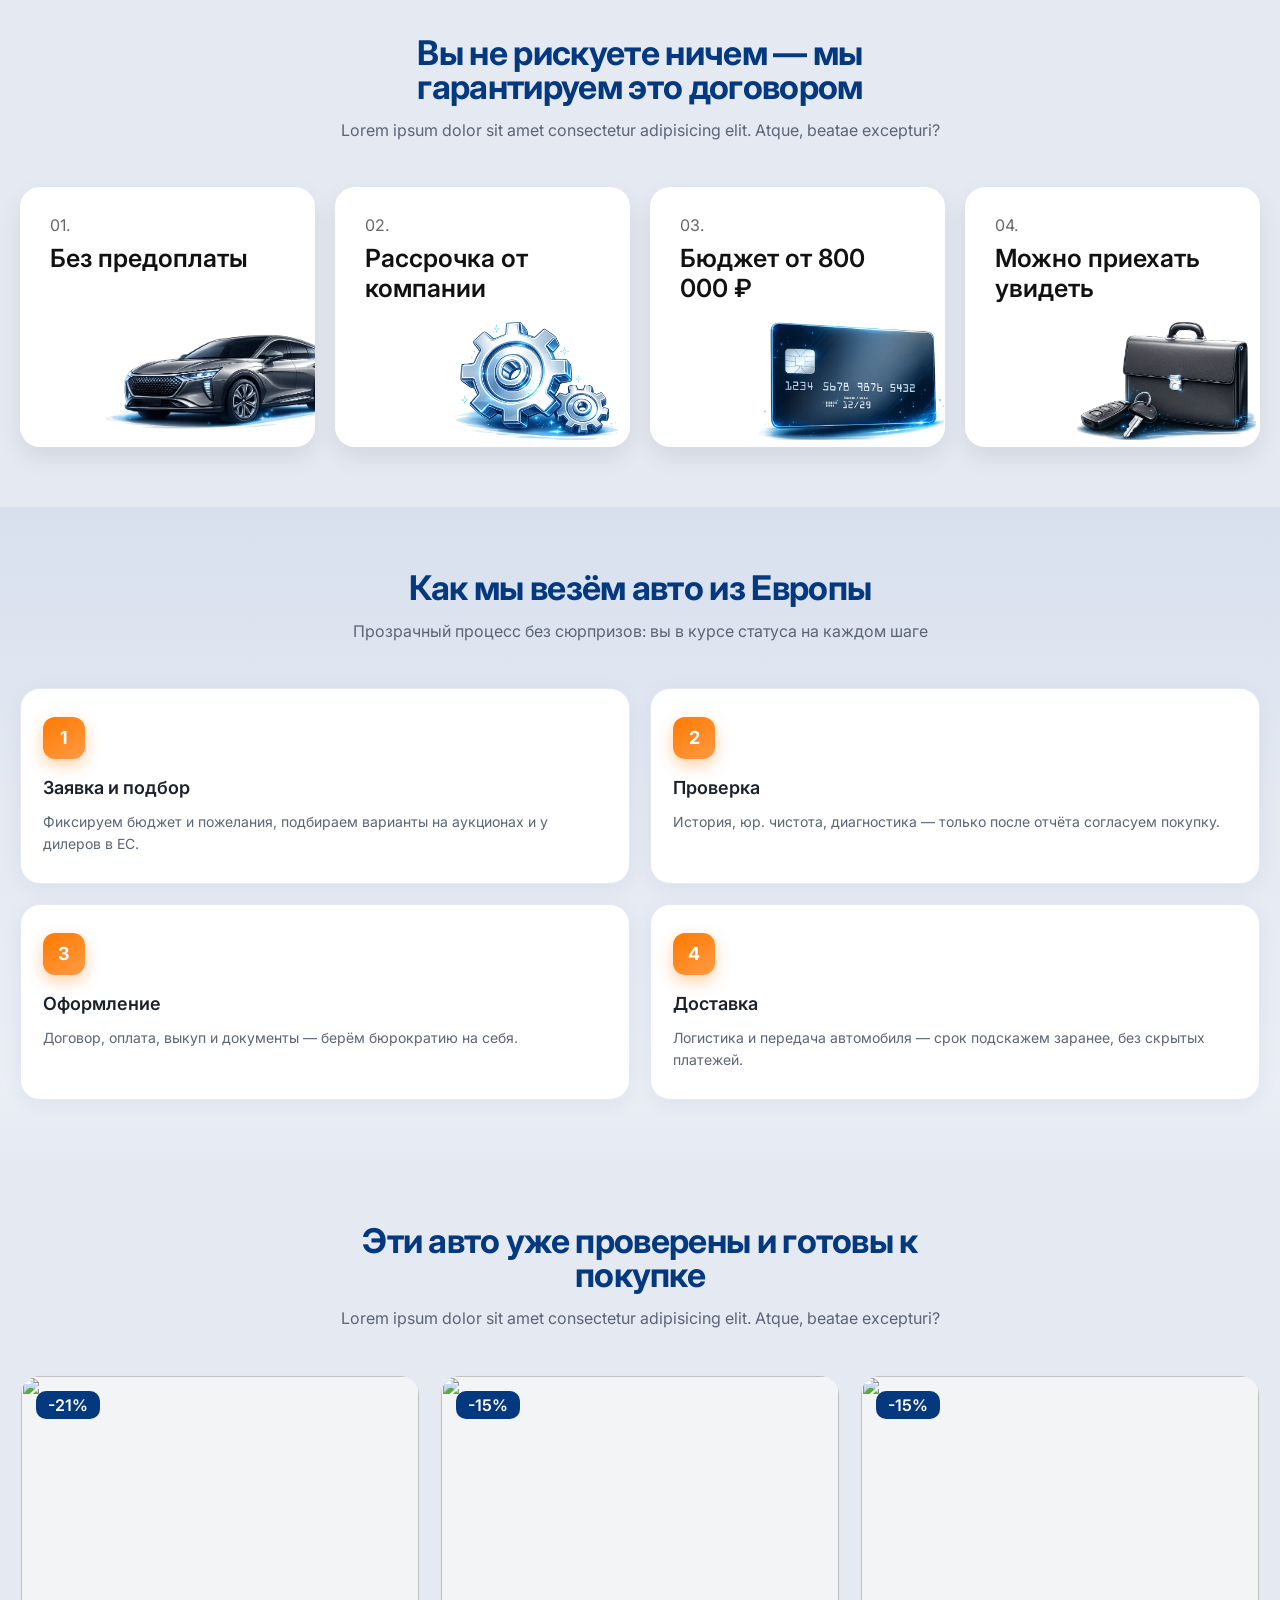
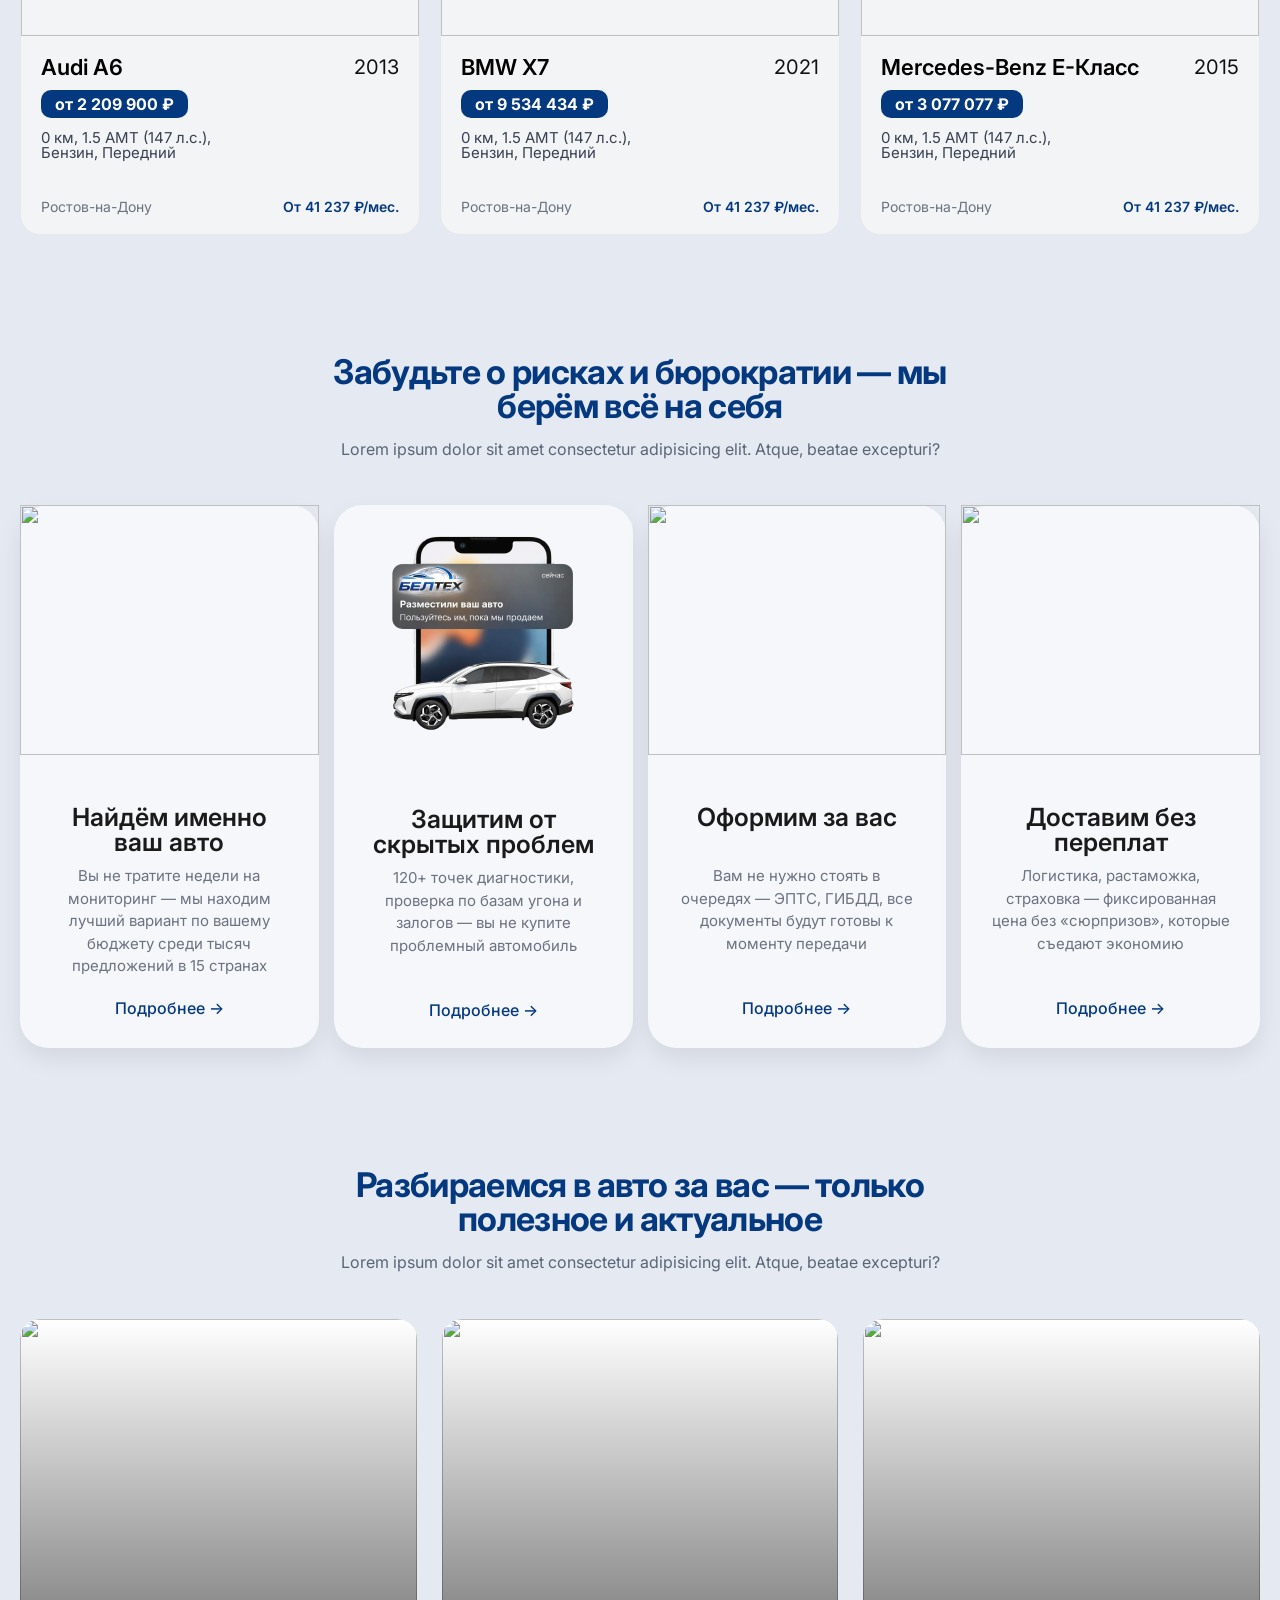
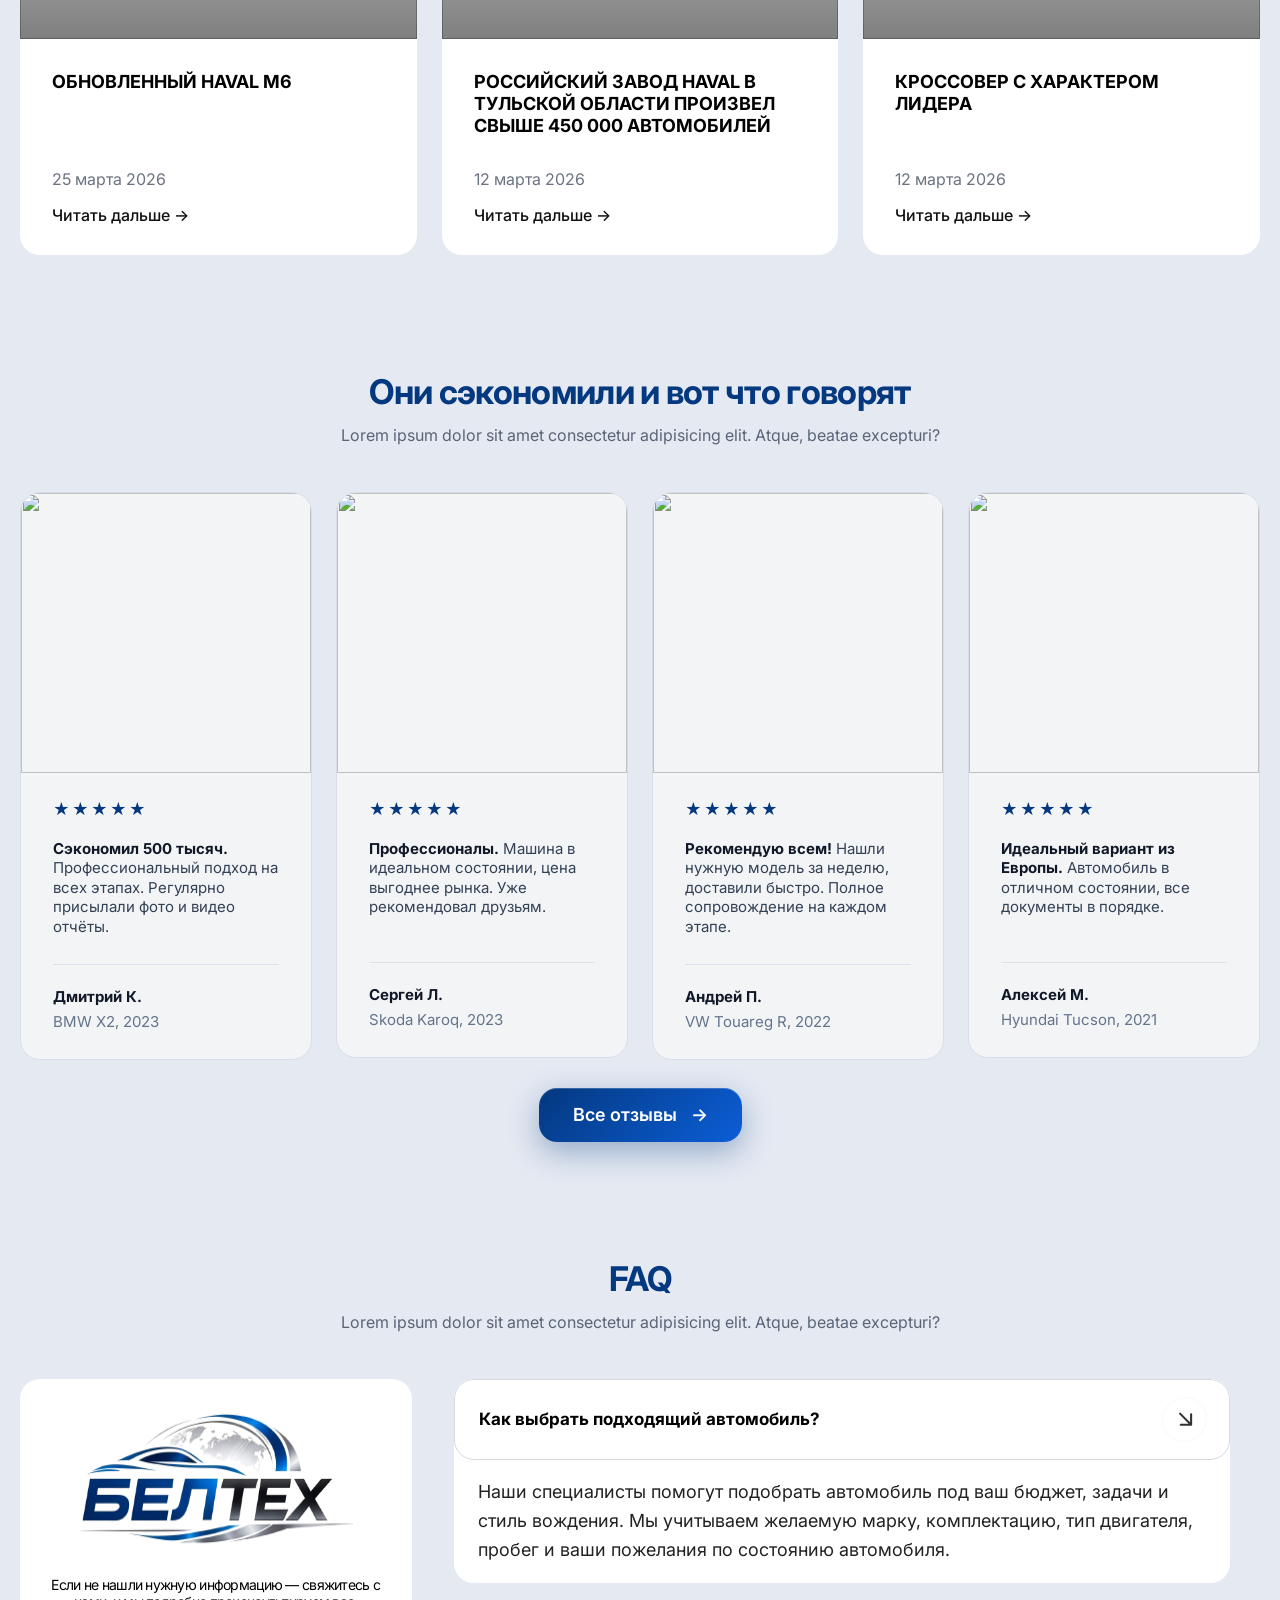
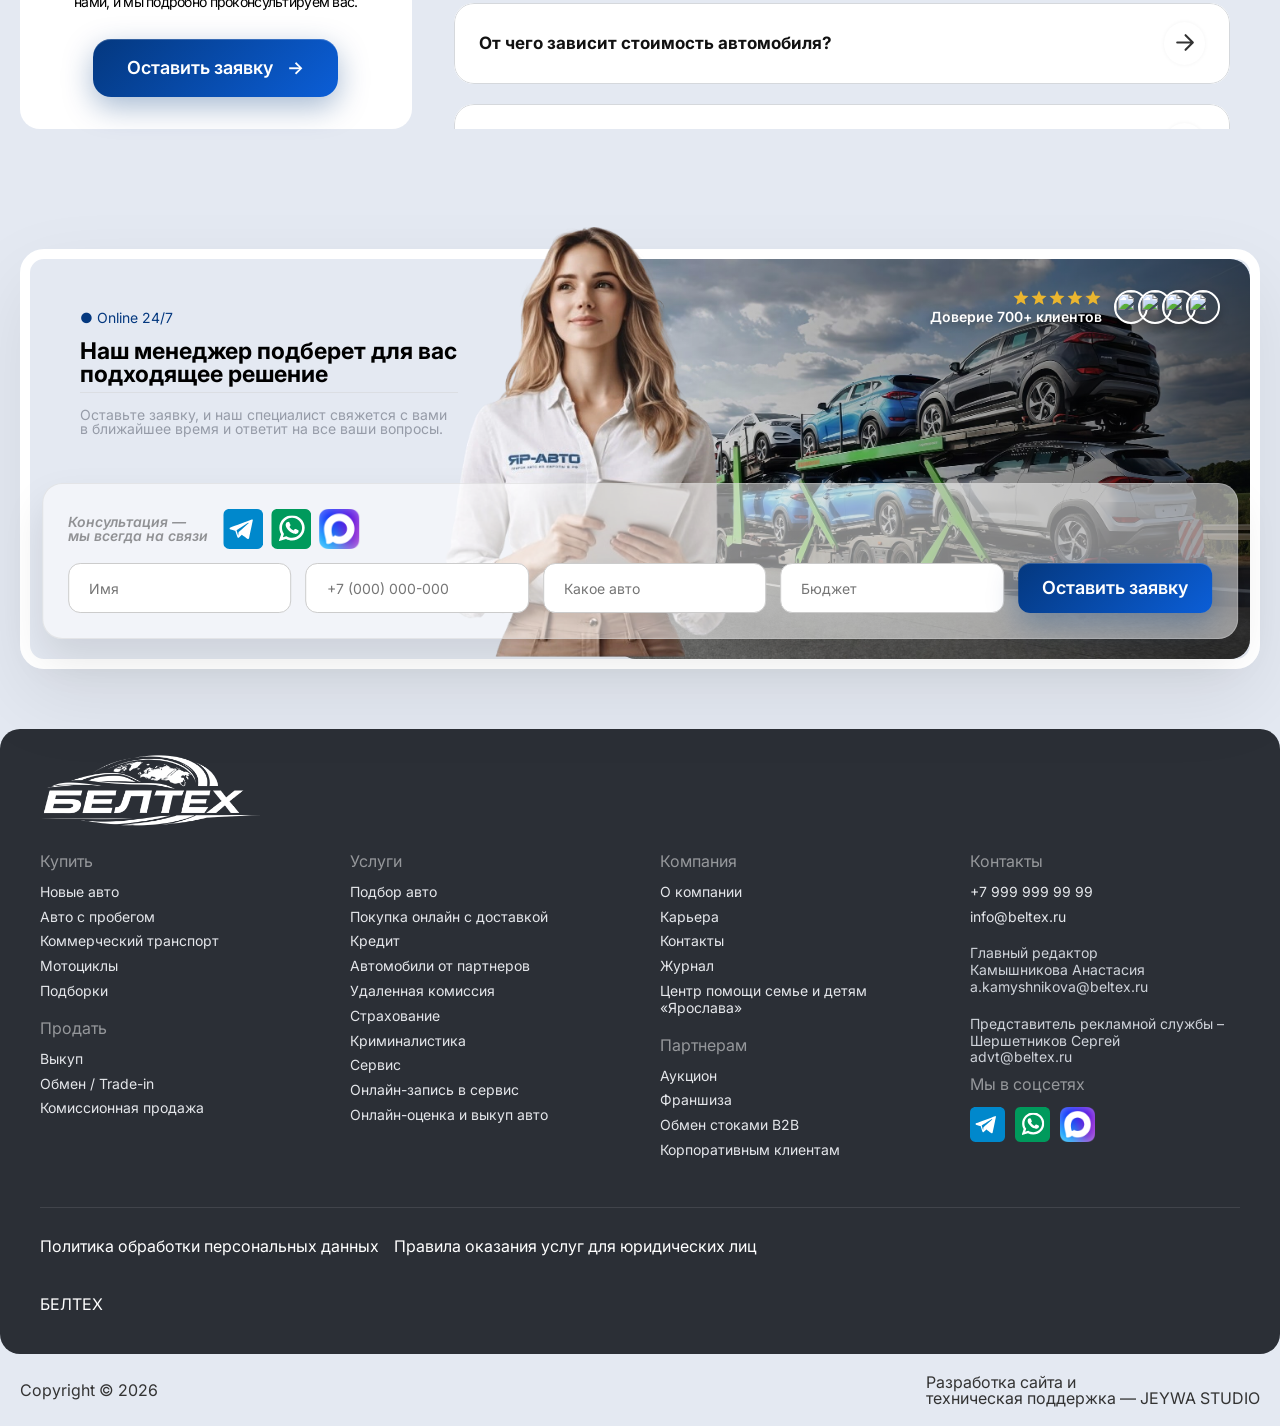
==== commit 0dbfb627: "new" ====
--- a/index.html
+++ b/index.html
@@ -188,8 +188,10 @@
             <ul>
               <li><a href="/services.html">Услуги</a></li>
               <li><a href="/about.html">О компании</a></li>
-              <li><a href="/reviews.html">Отзывы</a></li>
-              <li><a href="/faq.html">Часто задаваемые вопросы</a></li>
+              <li><a href="/blogs.html">Стати</a></li>
+              <li><a href="/team.html">Команда</a></li>
+               
+              <li><a href="/faq.html">FAQ</a></li>
               <li><a href="/contact.html">Контакты</a></li>
             </ul>
           </nav>
@@ -1180,7 +1182,7 @@
       <section id="faq" class="resources">
         <div class="container">
           <div class="process-head">
-            <h2>Часто задаваемые вопросы</h2>
+            <h2>FAQ</h2>
             <p>
               Lorem ipsum dolor sit amet consectetur adipisicing elit. Atque,
               beatae excepturi?
--- a/assests/css/style.css
+++ b/assests/css/style.css
@@ -2187,6 +2187,7 @@
   gap: 8px;
   font-size: 12px;
   color: #979faa;
+  align-items:center
 }
 .breadcrumb a {
   font-size: 12px;
@@ -2196,6 +2197,7 @@
   color: #333;
   opacity: 0.8;
 }
+
 .breadcrumb {
   margin: 35px 0 0 0;
 }
@@ -2330,6 +2332,7 @@
   display: flex;
   flex-direction: column;
   text-align: center;
+
 }
 
 .contact-card h1 {
@@ -2737,6 +2740,629 @@
   filter: blur(80px);
   right: -80px;
   bottom: -80px;
+}
+
+
+.services_detail_section {
+  padding: 60px 0;
+}
+.services_detail_wrapper {
+  display: grid;
+  grid-template-columns: repeat(1, 1fr);
+  column-gap: 40px;
+  row-gap: 20px;
+}
+.services_detail_navigation {
+  display: flex;
+  flex-direction: column;
+  row-gap: 20px;
+}
+
+.services_detail_navigation {
+    order:2;
+}
+.services_detail_content{
+    order:1;
+}
+.services_nav_list {
+  display: flex;
+  flex-direction: column;
+   border-radius: var(--br-2);
+  overflow:hidden;
+}
+.services_nav_list li {
+  opacity: 0;
+  transform: translateX(-18px);
+  animation: slideIn 0.45s ease forwards;
+}
+.services_nav_list li:nth-child(1) {
+  animation-delay: 0.05s;
+}
+.services_nav_list li:nth-child(2) {
+  animation-delay: 0.1s;
+}
+.services_nav_list li:nth-child(3) {
+  animation-delay: 0.15s;
+}
+.services_nav_list li:nth-child(4) {
+  animation-delay: 0.2s;
+}
+.services_nav_list li:nth-child(5) {
+  animation-delay: 0.25s;
+}
+.services_nav_list li:nth-child(6) {
+  animation-delay: 0.3s;
+}
+.services_nav_list li:nth-child(7) {
+  animation-delay: 0.35s;
+}
+.services_nav_list li:nth-child(8) {
+  animation-delay: 0.4s;
+}
+
+@keyframes slideIn {
+  to {
+    opacity: 1;
+    transform: translateX(0);
+  }
+}
+.services_nav_list li a {
+  display: flex;
+  align-items: center;
+  gap: 10px;
+  padding: 11px 14px;
+  font-size: 13px;
+  font-weight: 500;
+  color: #1a2d4d;
+  background: #f0f4f8;
+  border-left: 3px solid transparent;
+
+  text-decoration: none;
+  transition:
+    background 0.28s ease,
+    border-color 0.28s ease,
+    color 0.28s ease,
+    transform 0.22s ease;
+  line-height: 1.4;
+  position: relative;
+  overflow: hidden;
+}
+
+.services_nav_list li a::after {
+  content: "";
+  position: absolute;
+  inset: 0;
+  background: linear-gradient(
+    90deg,
+    rgba(24, 95, 165, 0.08) 0%,
+    transparent 100%
+  );
+  opacity: 0;
+  transition: opacity 0.28s ease;
+}
+.services_nav_list li a:hover {
+  background: #e0eaf5;
+  border-left-color: var(--blue-dark);
+  color: var(--blue-dark);
+}
+.services_nav_list li a:hover::after {
+  opacity: 1;
+}
+.services_nav_list li a .dot {
+  width: 6px;
+  height: 6px;
+  border-radius: 50%;
+  background: #b5d4f4;
+  flex-shrink: 0;
+  transition:
+    background 0.28s ease,
+    transform 0.28s ease;
+}
+.services_nav_list li a:hover .dot {
+  background: var(--blue-dark);
+  transform: scale(1.5);
+}
+
+.services_detail_section .contact-card {
+  border-radius: var(--br-2);
+  overflow: hidden;
+  opacity: 0;
+  transform: translateY(12px);
+  animation: fadeUp 0.5s ease 0.55s forwards;
+  box-shadow: 0 2px 16px rgba(24, 95, 165, 0.13);
+  padding: 0;
+}
+
+@keyframes fadeUp {
+  to {
+    opacity: 1;
+    transform: translateY(0);
+  }
+}
+
+.contact-top {
+  background: linear-gradient(135deg, #185fa5 0%, #0c447c 100%);
+  padding: 22px 20px 18px;
+  display: flex;
+  flex-direction: column;
+  align-items: center;
+  gap: 10px;
+}
+
+.avatar-wrap {
+  position: relative;
+}
+.avatar-wrap figure {
+  width: 72px;
+  height: 72px;
+  padding: 20px;
+  border-radius: 50%;
+  background: rgba(255, 255, 255, 0.18);
+  border: 3px solid rgba(255, 255, 255, 0.35);
+  display: block;
+}
+.avatar-wrap img {
+  object-fit: contain;
+  width: 100%;
+  height: 100%;
+}
+
+.avatar-pulse {
+  position: absolute;
+  inset: -5px;
+  border-radius: 50%;
+  border: 2px solid rgba(255, 255, 255, 0.3);
+  animation: pulse 2.2s ease-in-out infinite;
+}
+
+@keyframes pulse {
+  0%,
+  100% {
+    transform: scale(1);
+    opacity: 0.6;
+  }
+  50% {
+    transform: scale(1.12);
+    opacity: 0;
+  }
+}
+
+.contact-label {
+  font-size: 14px;
+  font-weight: 600;
+  color: #e6f1fb;
+  letter-spacing: 0.3px;
+  text-align: center;
+}
+
+.contact-bottom {
+  background: #0c447c;
+  padding: 16px 20px;
+  display: flex;
+  flex-direction: column;
+  align-items: center;
+  gap: 14px;
+}
+
+.phone-btn {
+  display: inline-flex;
+  align-items: center;
+  gap: 8px;
+  padding: 10px 20px;
+  background: rgba(255, 255, 255, 0.12);
+  border: 1px solid rgba(255, 255, 255, 0.25);
+  border-radius: var(--br-2);
+  color: #fff;
+  font-size: 14px;
+  font-weight: 600;
+  text-decoration: none;
+  transition:
+    background 0.25s ease,
+    transform 0.2s ease;
+  letter-spacing: 0.3px;
+}
+
+.phone-btn:hover {
+  background: rgba(255, 255, 255, 0.22);
+  transform: scale(1.03);
+}
+
+.icons-row {
+  display: flex;
+  gap: 10px;
+  align-items: center;
+}
+
+.icon-btn {
+  width: 38px;
+  height: 38px; 
+  display: flex;
+  align-items: center;
+  justify-content: center;
+  color:white;
+  text-decoration: none;
+  transition:
+    background 0.25s ease,
+    transform 0.22s cubic-bezier(0.34, 1.56, 0.64, 1);
+}
+.icon-btn.whatsapp,
+.icon-btn.telegram,
+.icon-btn.business{
+    width:fit-content;
+    height:fit-content;
+}
+.icon-btn.email{
+    border-radius:50%;
+    background:#2196f3;
+}
+.icon-btn.business img{
+    border-radius:50%;
+}
+.icon-btn.whatsapp svg,
+.icon-btn.telegram svg,
+.icon-btn.business img{
+    width:38px;
+    height:38px;
+}
+.icon-btn:hover { 
+  transform: scale(1.18);
+}
+
+.icon-btn svg {
+  width: 16px;
+  height: 16px;
+  fill: #e6f1fb;
+  display: block;
+}
+
+.services_detail_content h1 {
+  font-size: 24px;
+  font-weight: bold;
+  margin-bottom: 40px;
+  color: var(--primary);
+}
+.services_detail_content article {
+  font-weight: normal;
+  color: var(--primary);
+  opacity: 0.8;
+  line-height: 1.8;
+  font-size: 16px;
+
+}
+.services_detail_content figure {
+  height: auto;
+  position: relative;
+  overflow: hidden;
+  margin: 20px 0;
+  border-radius: 10px;
+}
+.services_detail_content figure img {
+  width: 100%;
+  height: auto;
+  object-fit: cover;
+  border-radius: 20px;
+  max-height: 400px;
+}
+.services_detail_content figure::after {
+  background: linear-gradient(
+    180deg,
+    rgba(0, 0, 0, 0) 0%,
+    rgba(0, 0, 0, 0.7) 100%
+  );
+  position: absolute;
+  inset: 0;
+  width: 100%;
+  height: 100%;
+  content: "";
+}
+.services_detail_content article :is(ol, ul), .detail_section_one_inner_content :is(ul, ol) {
+  padding-left: 20px;
+}
+.services_detail_content article ul li{
+  margin-bottom: 8px;
+  list-style: disc;
+}
+.services_detail_content article ol li{
+  margin-bottom: 8px;
+  list-style: decimal;
+}
+.services_detail_content :is(h2, h3) {
+  font-size: 20px;
+  font-weight: bold;
+  color: var(--primary);
+  opacity: 1;
+  margin-bottom: 20px;
+}
+.services_detail_content article a {
+  color: #333;
+  font-weight: 500;
+  opacity: 1;
+}
+.services_detail_content article p:not(:last-child) {
+  margin-bottom: 10px;
+}
+strong , b{
+  font-weight: bold;
+}
+.blogs-grid{
+  display: grid;
+  grid-template-columns: repeat(3,1fr);
+  gap: 30px;
+  align-items:stretch
+}
+.team-head{
+    text-align:center;
+    margin-bottom:50px;
+}
+
+.team-head h2{
+    font-size:36px;
+    font-weight:700;
+}
+
+.team-head p{
+    color:var(--grey);
+    margin-top:10px;
+}
+
+/* GRID */
+.team-grid{
+    display:grid;
+    grid-template-columns: repeat(5, 1fr);
+    gap:25px;
+}
+
+/* CARD */
+.team-card{
+    position:relative;
+    border-radius: var(--br);
+    overflow:hidden;
+    background:#fff;
+    transition:.5s cubic-bezier(.19,1,.22,1);
+    box-shadow: 0 10px 30px rgba(0,0,0,.05);
+}
+
+/* IMAGE */
+.team-card img{
+    width:100%;
+    height:320px;
+    object-fit:cover;
+    display:block;
+    transition:1s cubic-bezier(.19,1,.22,1);
+}
+
+/* INFO (always visible) */
+.team-info{
+    position:absolute;
+    bottom:0;
+    left:0;
+    width:100%;
+    padding:20px;
+    color:#fff;
+    background: linear-gradient(180deg, transparent, rgba(4,56,127,.9));
+}
+
+/* TEXT */
+.team-info h3{
+    font-size:18px;
+    font-weight:600;
+}
+
+.team-info span{
+    font-size:14px;
+    opacity:.85;
+}
+
+/* HOVER PREMIUM */
+.team-card:hover img{
+    transform: scale(1.08);
+}
+
+
+
+/* subtle glow */
+.team-card::after{
+    content:"";
+    position:absolute;
+    inset:0;
+    background: radial-gradient(circle at 70% 20%, rgba(47,91,255,.2), transparent 60%);
+    opacity:0;
+    transition:.4s;
+}
+
+.team-card:hover::after{
+    opacity:1;
+}
+
+/* RESPONSIVE */
+@media(max-width:1100px){
+    .team-grid{
+        grid-template-columns:repeat(3,1fr);
+    }
+}
+
+@media(max-width:800px){
+    .team-grid{
+        grid-template-columns:repeat(2,1fr);
+    }
+}
+
+@media(max-width:500px){
+    .team-grid{
+        grid-template-columns:1fr;
+    }
+}
+.detail_section_one {
+  padding: 60px 0;
+  .detail_section_one_wrapper {
+    display: grid;
+    grid-template-columns: repeat(1, 1fr);
+    gap: 20px;
+    .content_area {
+      display: flex;
+      flex-direction: column;
+      row-gap: 20px;
+
+      .blog_inner__headline {
+        font-size: 24px;
+        font-weight: 700;
+        line-height: 1.2;
+        color: #000;
+        margin: 0 0 16px 0;
+      }
+      img {
+        width: 100%;
+        aspect-ratio: 16/9;
+        border-radius: var(--br-2);
+        display: block;
+        object-fit: cover;
+      }
+
+      .detail_section_one_inner_content {
+        line-height: 1.8;
+        font-size: 16px;
+        color: #000;
+      }
+    }
+    .detail_section_one_inner_sidebar {
+      position: relative;
+      .detail_section_one_inner_sidebar_title {
+        font-size: 24px;
+        font-weight: 700;
+        color: #000;
+        margin: 0 0 30px 0;
+        padding-bottom: 16px;
+        border-bottom: 1px solid #333;
+      }
+      .detail_section_one_inner_related_list {
+        counter-reset: news-counter;
+        list-style: none;
+        padding: 0;
+        margin: 0;
+        display: flex;
+        flex-direction: column;
+        gap: 0;
+        position: relative;
+        padding-left: 50px;
+        &:before {
+          content: "";
+          position: absolute;
+          left: 11px;
+          top: 0;
+          bottom: 0;
+          width: 1px;
+          background: #555;
+          z-index: 1;
+        }
+        .detail_section_one_inner_related_item {
+          counter-increment: news-counter;
+          padding: 20px 0 24px;
+          position: relative;
+          display: flex;
+          align-items: flex-start;
+          gap: 16px;
+          &::first-child {
+            padding-top: 0;
+            .detail_section_one_inner_related_number {
+              top: 0;
+            }
+          }
+          .detail_section_one_inner_related_number {
+            position: absolute;
+            left: -50px;
+            top: 24px;
+            width: 24px;
+            height: 24px;
+            display: flex;
+            align-items: center;
+            justify-content: center;
+            font-size: 14px;
+            font-weight: 600;
+            color: #ffffff;
+            background: #1a1a1a;
+            z-index: 2;
+            text-align: center;
+            line-height: 1;
+            &::before {
+              content: counter(news-counter);
+            }
+          }
+          .detail_section_one_inner_related_content {
+            flex: 1;
+            display: flex;
+            flex-direction: column;
+            gap: 6px;
+            .detail_section_one_inner_related_link {
+              font-size: 15px;
+              line-height: 1.5;
+              color: #000;
+              text-decoration: none;
+              display: block;
+              transition: color 0.3s;
+              &:hover {
+                text-decoration: underline;
+              }
+            }
+          }
+        }
+      }
+    }
+    
+    @media screen and (min-width: 1024px) {
+      grid-template-columns: repeat(12, 1fr);
+      gap: 60px;
+      .content_area {
+        grid-column: span 8;
+        row-gap: 25px;
+        .blog_inner__headline {
+          font-size: 42px;
+        }
+        img {
+          aspect-ratio: unset;
+          height: 500px;
+        }
+      }
+
+      .detail_section_one_inner_sidebar {
+        grid-column: span 4;
+        position: sticky;
+        height: fit-content;
+        top: 100px;
+      }
+    }
+  }
+}
+
+
+@media screen and (min-width: 992px) {
+  .services_detail_section {
+    padding: 80px 0;
+  }
+ .services_detail_navigation {
+    order:1;
+}
+.services_detail_content{
+    order:2;
+}
+  .services_detail_navigation {
+    grid-column: span 3;
+    position: sticky;
+    top: 20px;
+    height: fit-content;
+    transition: 0.3s ease-in-out;
+  }
+  .services_detail_content :is(h2, h3) {
+    font-size: 36px;
+  }
+  .services_detail_wrapper {
+    grid-template-columns: repeat(12, 1fr);
+  }
+  .services_detail_content {
+    grid-column: span 9;
+  }
+  .services_detail_content h1 {
+    font-size: 42px;
+  }
 }
 
 /* RESPONSIVE */
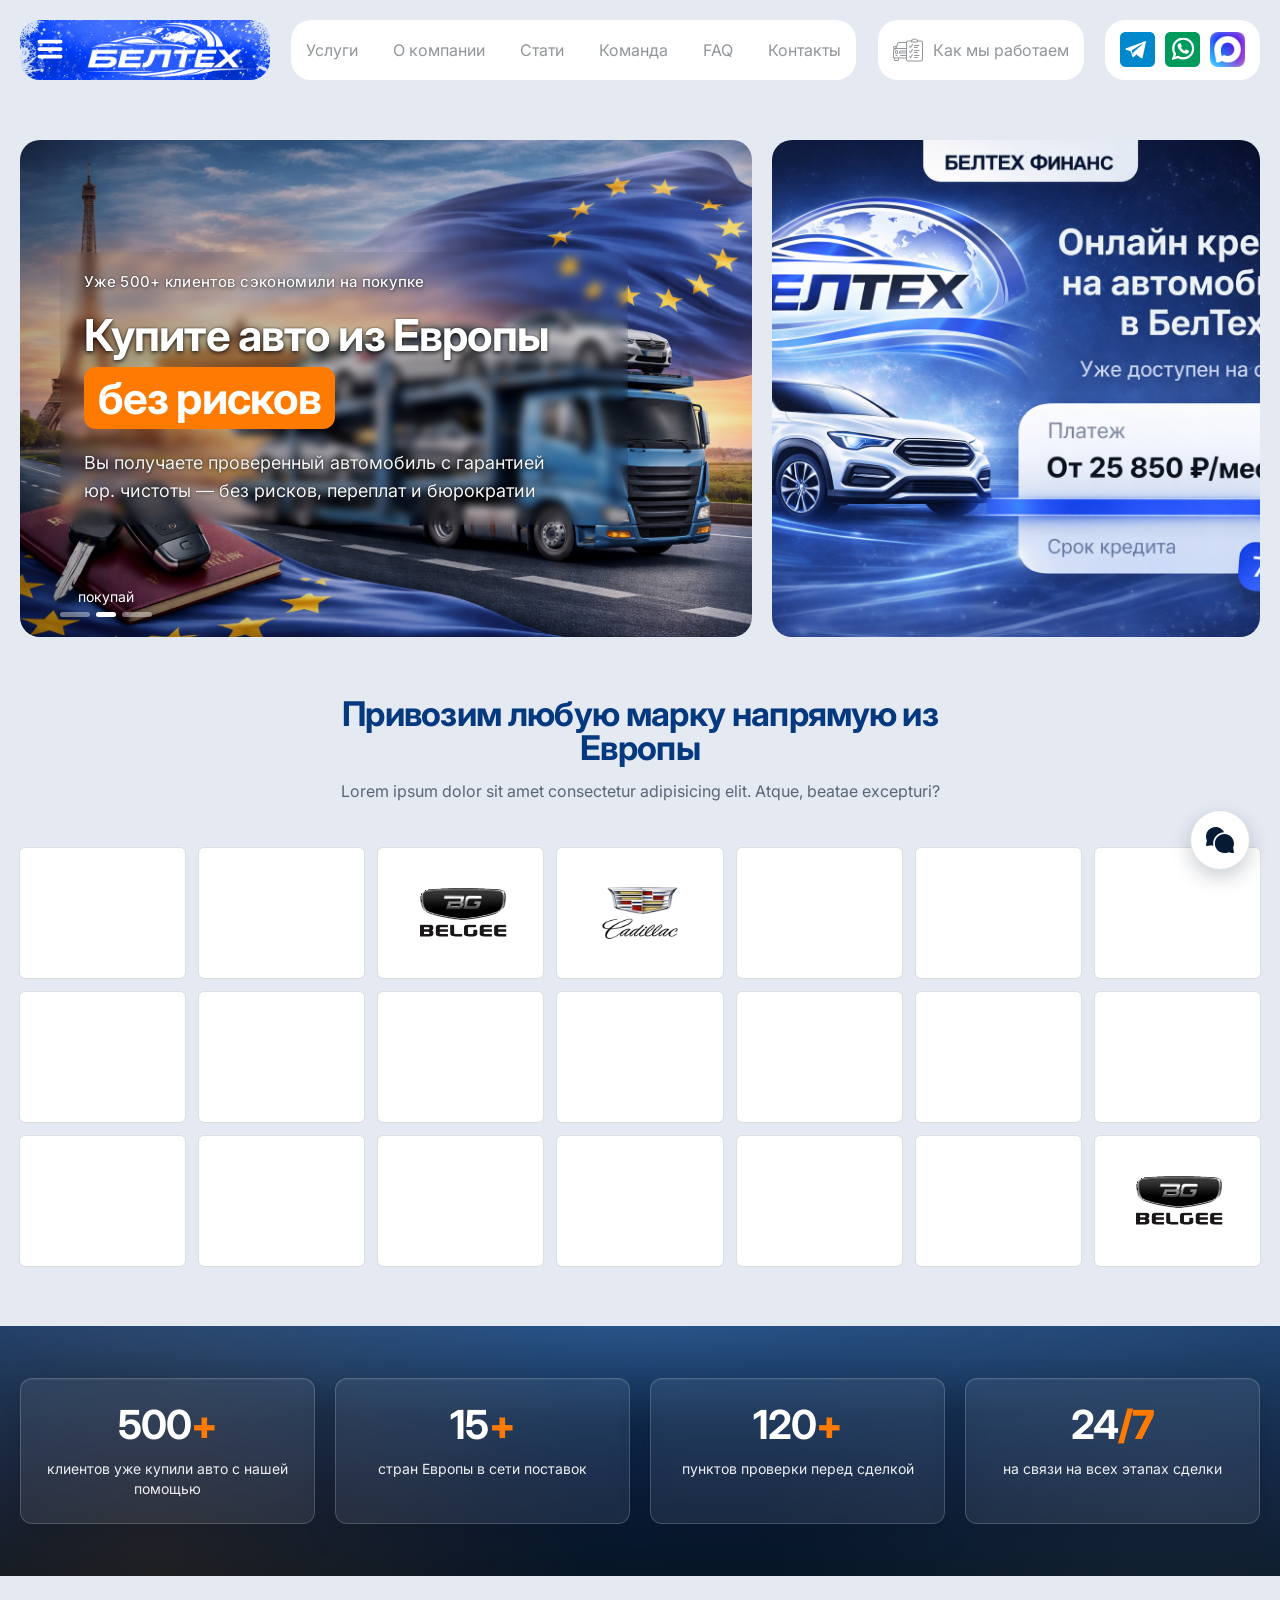
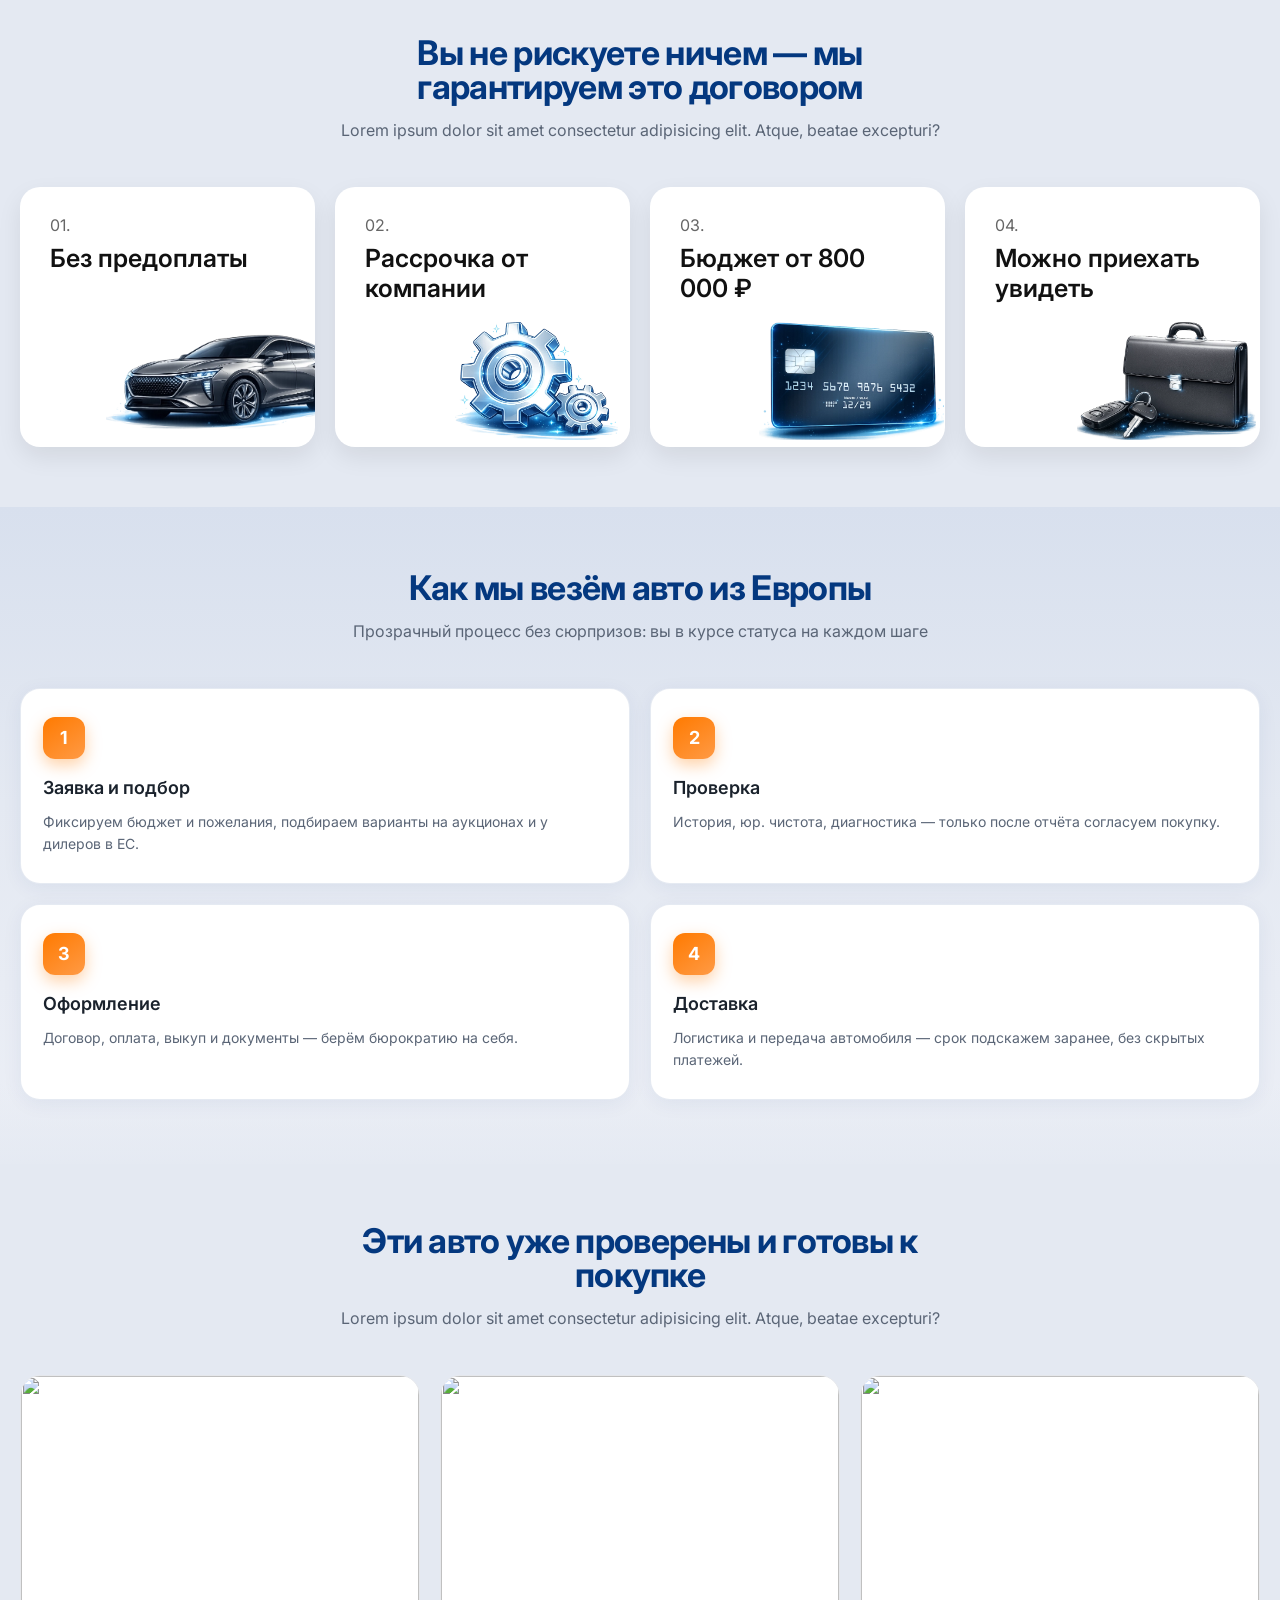
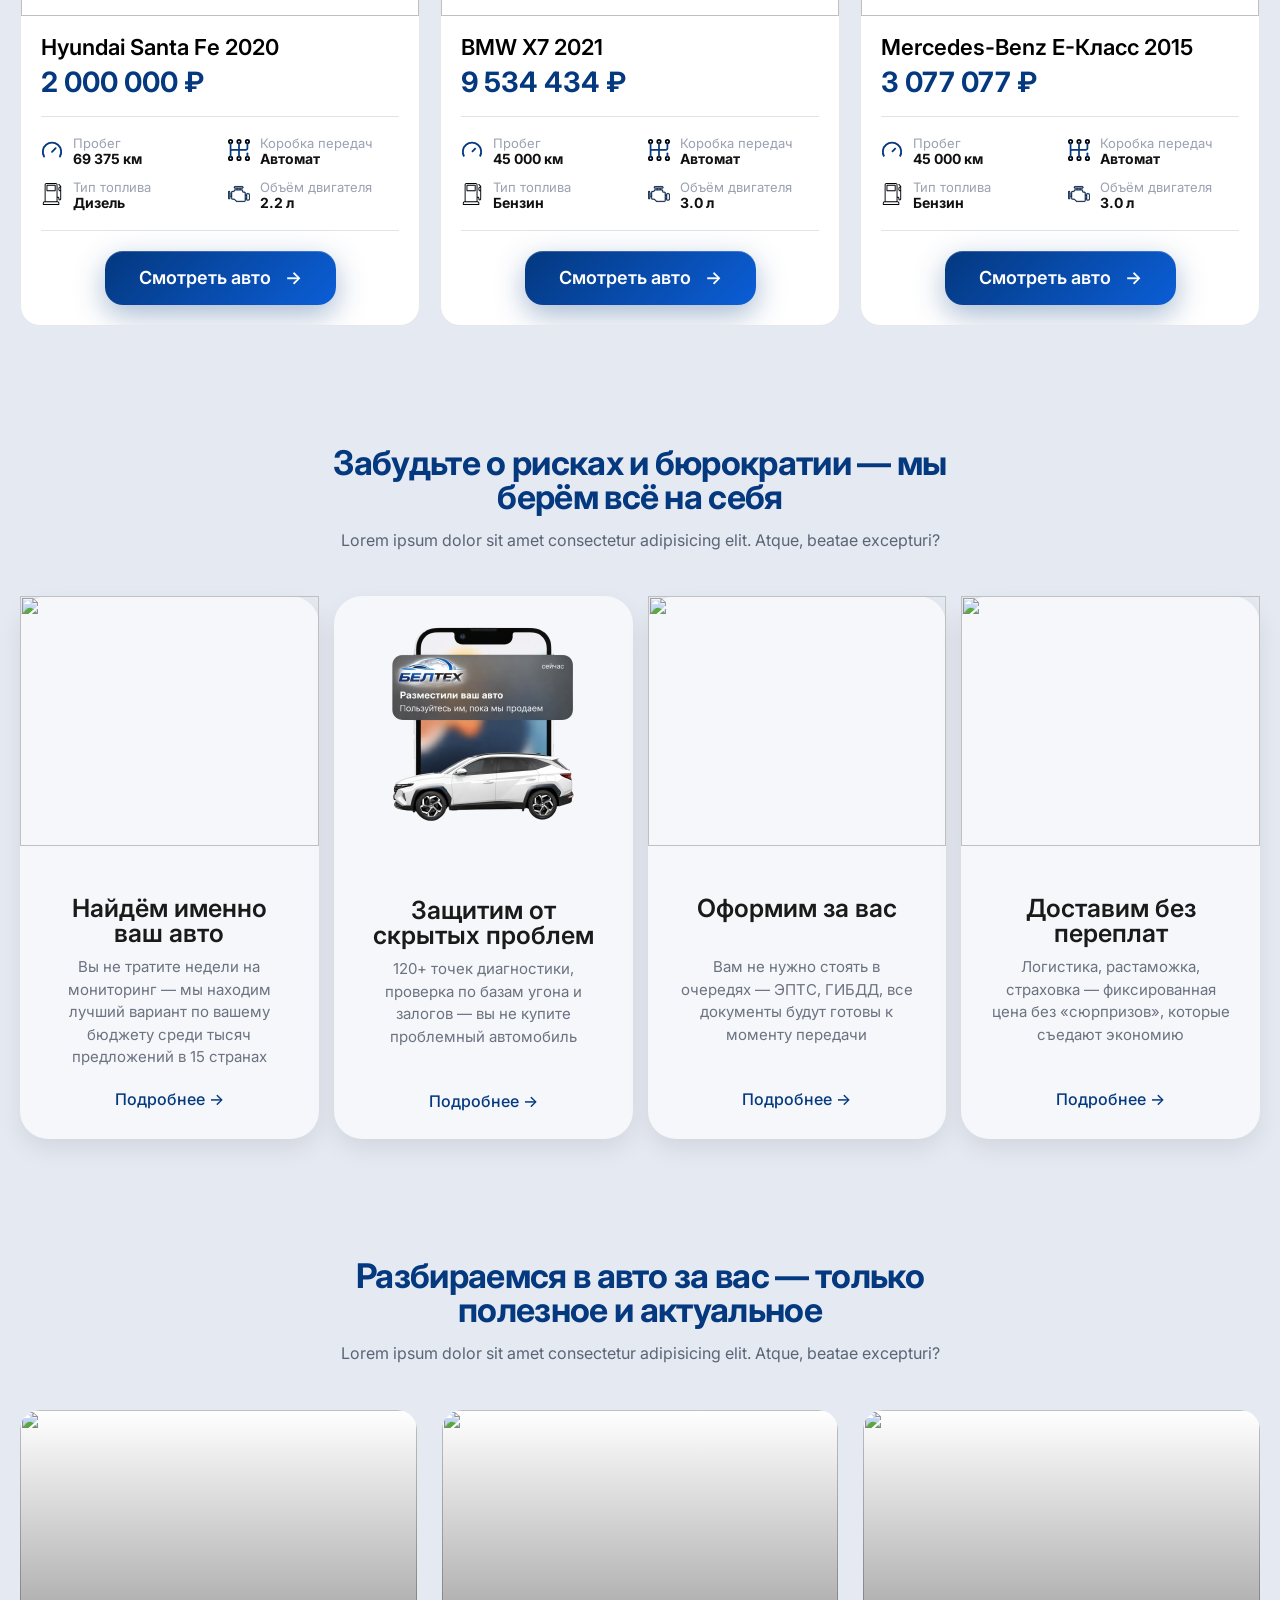
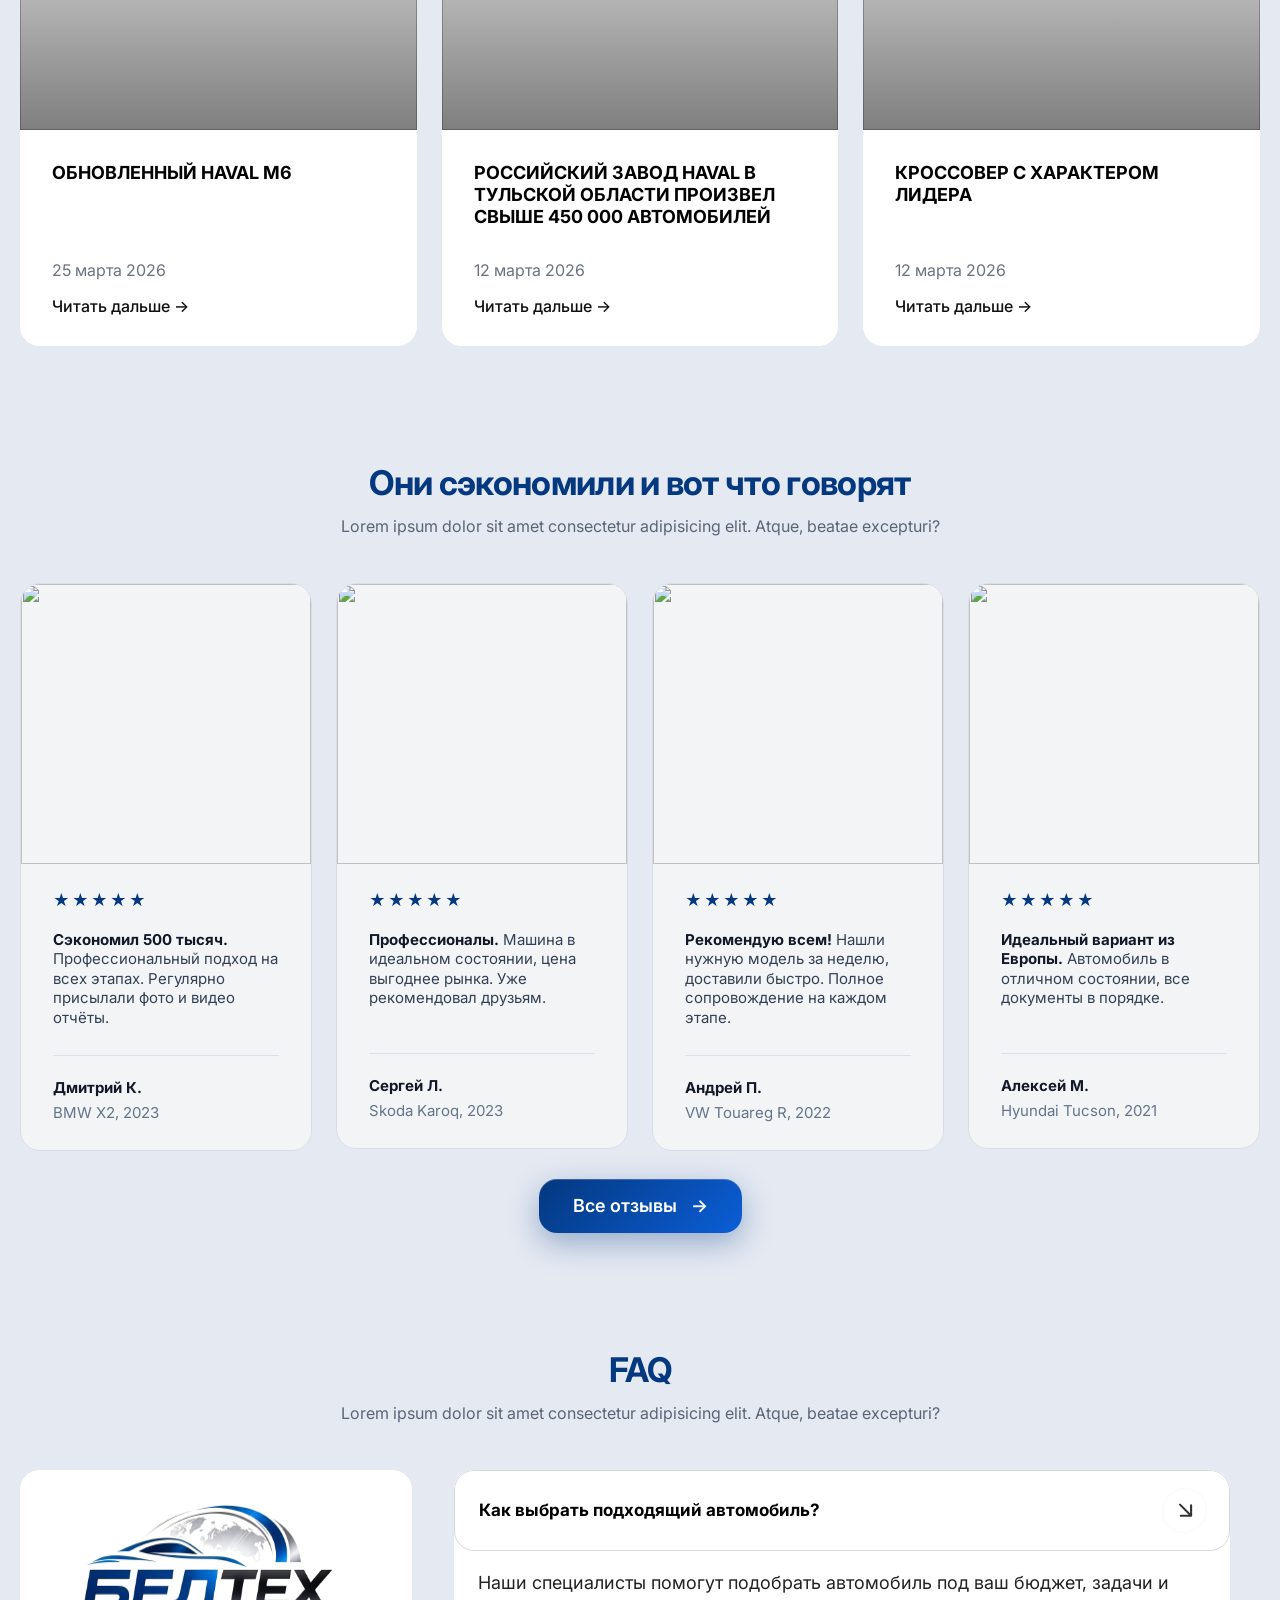
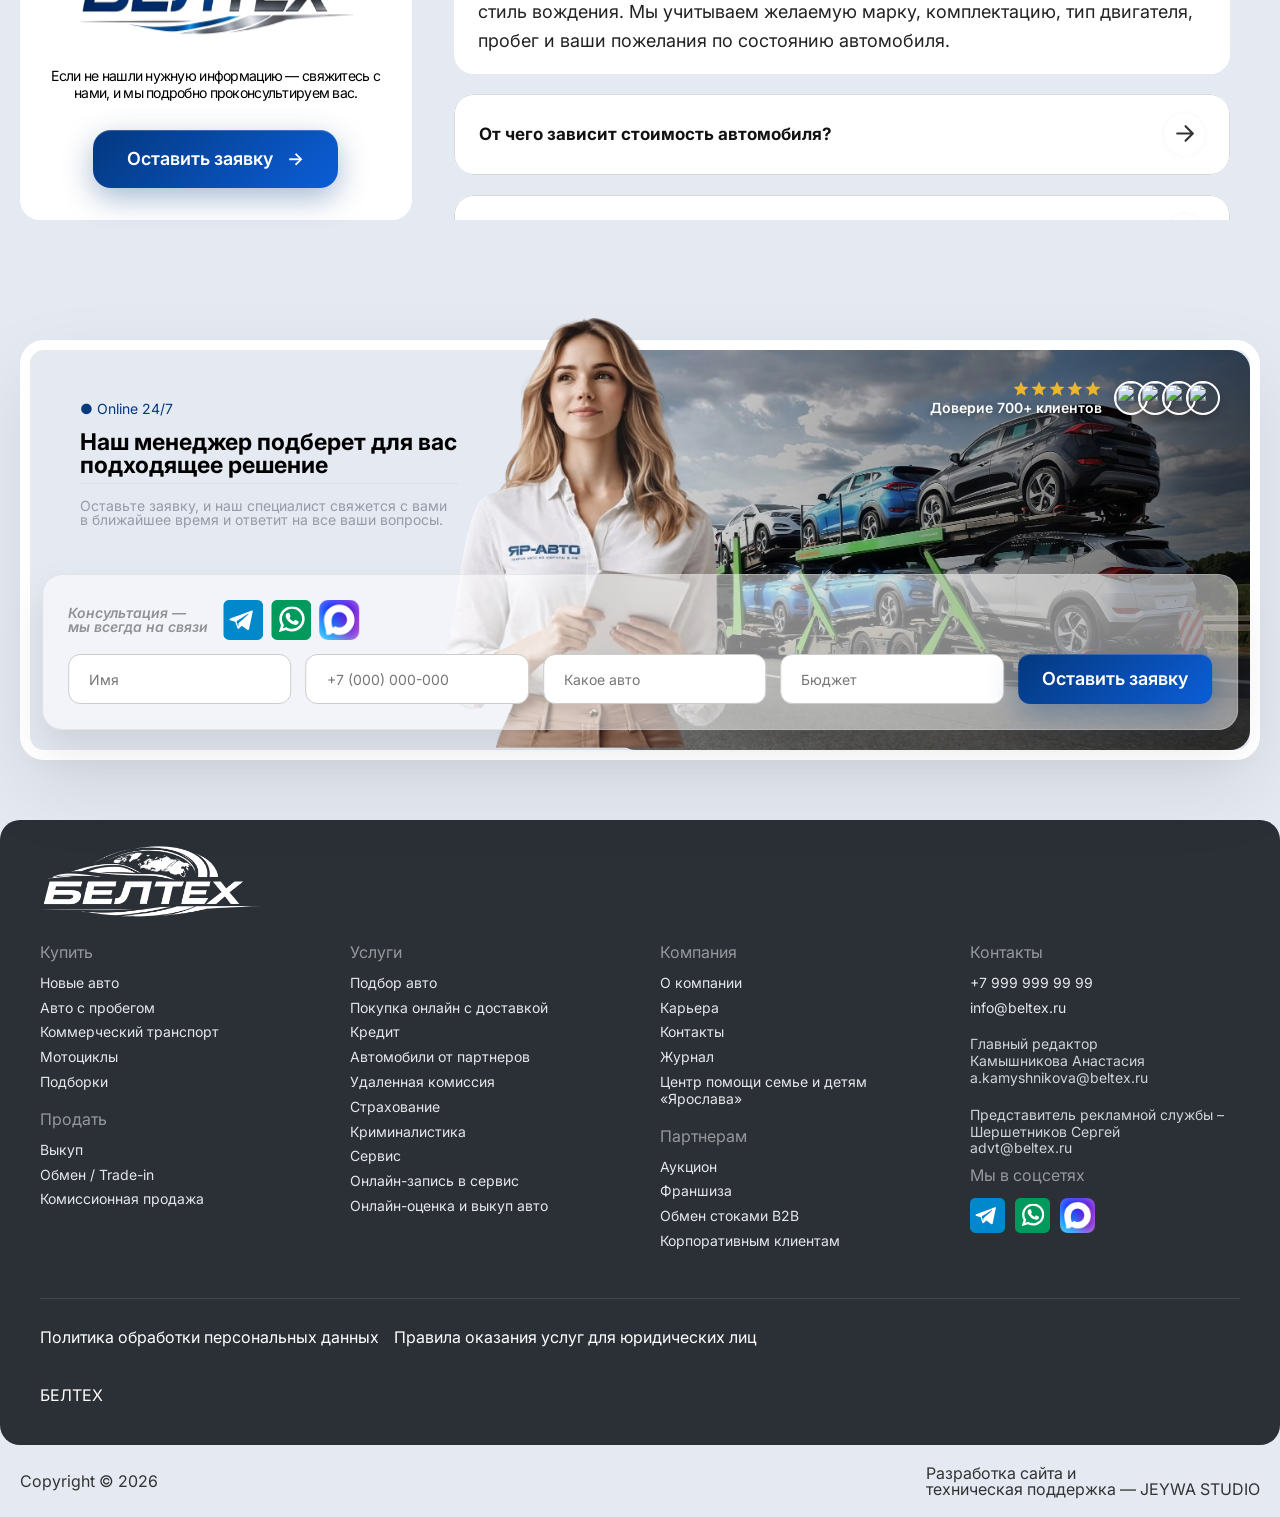
==== commit 16b7a9bb: "new" ====
--- a/index.html
+++ b/index.html
@@ -190,7 +190,7 @@
               <li><a href="/about.html">О компании</a></li>
               <li><a href="/blogs.html">Стати</a></li>
               <li><a href="/team.html">Команда</a></li>
-               
+
               <li><a href="/faq.html">FAQ</a></li>
               <li><a href="/contact.html">Контакты</a></li>
             </ul>
@@ -550,49 +550,303 @@
                       <div class="swiper-slide">
                         <img
                           src="https://cdn-b.freshauto.ru/f16d331356_1065392_mobile.webp"
-                          alt=""
                         />
                       </div>
                       <div class="swiper-slide">
                         <img
                           src="https://cdn-b.freshauto.ru/a5b868c564_1065392_mobile.webp"
-                          alt=""
                         />
                       </div>
-                      <div class="swiper-slide">
-                        <img
-                          src="https://cdn-b.freshauto.ru/2ccddb6ed5_1065392_mobile.webp"
-                          alt=""
-                        />
-                      </div>
                     </div>
-
-                    <div class="discount">-21%</div>
                   </div>
 
                   <!-- CONTENT -->
                   <div class="car-body">
-                    <div class="car-head">
-                      <h3>Audi A6</h3>
-                      <span>2013</span>
+                    <h3 class="car-title">Hyundai Santa Fe 2020</h3>
+
+                    <div class="car-price">2 000 000 ₽</div>
+
+                    <!-- INFO GRID -->
+                    <div class="car-specs">
+                      <div class="spec">
+                        <span class="icon mileage">
+                          <svg
+                            xmlns="http://www.w3.org/2000/svg"
+                            width="24"
+                            height="24"
+                            viewBox="0 0 24 24"
+                            fill="none"
+                            stroke="currentColor"
+                            stroke-width="2"
+                            stroke-linecap="round"
+                            stroke-linejoin="round"
+                            data-lucide="gauge"
+                            aria-hidden="true"
+                            class="lucide lucide-gauge"
+                          >
+                            <path d="m12 14 4-4"></path>
+                            <path d="M3.34 19a10 10 0 1 1 17.32 0"></path>
+                          </svg>
+                        </span>
+                        <div>
+                          <p>Пробег</p>
+                          <b>69 375 км</b>
+                        </div>
+                      </div>
+
+                      <div class="spec">
+                        <span class="icon gearbox">
+                          <svg
+                            xmlns="http://www.w3.org/2000/svg"
+                            version="1.1"
+                            xmlns:xlink="http://www.w3.org/1999/xlink"
+                            width="512"
+                            height="512"
+                            x="0"
+                            y="0"
+                            viewBox="0 0 512 512"
+                            style="enable-background: new 0 0 512 512"
+                            xml:space="preserve"
+                            class=""
+                          >
+                            <g>
+                              <circle
+                                cx="452"
+                                cy="60"
+                                r="40"
+                                style="
+                                  stroke-width: 40;
+                                  stroke-linecap: round;
+                                  stroke-linejoin: round;
+                                  stroke-miterlimit: 10;
+                                "
+                                fill="none"
+                                stroke="#000000"
+                                stroke-width="40"
+                                stroke-linecap="round"
+                                stroke-linejoin="round"
+                                stroke-miterlimit="10"
+                                data-original="#000000"
+                                class=""
+                              ></circle>
+                              <circle
+                                cx="256"
+                                cy="60"
+                                r="40"
+                                style="
+                                  stroke-width: 40;
+                                  stroke-linecap: round;
+                                  stroke-linejoin: round;
+                                  stroke-miterlimit: 10;
+                                "
+                                fill="none"
+                                stroke="#000000"
+                                stroke-width="40"
+                                stroke-linecap="round"
+                                stroke-linejoin="round"
+                                stroke-miterlimit="10"
+                                data-original="#000000"
+                                class=""
+                              ></circle>
+                              <circle
+                                cx="60"
+                                cy="60"
+                                r="40"
+                                style="
+                                  stroke-width: 40;
+                                  stroke-linecap: round;
+                                  stroke-linejoin: round;
+                                  stroke-miterlimit: 10;
+                                "
+                                fill="none"
+                                stroke="#000000"
+                                stroke-width="40"
+                                stroke-linecap="round"
+                                stroke-linejoin="round"
+                                stroke-miterlimit="10"
+                                data-original="#000000"
+                                class=""
+                              ></circle>
+                              <circle
+                                cx="60"
+                                cy="452"
+                                r="40"
+                                style="
+                                  stroke-width: 40;
+                                  stroke-linecap: round;
+                                  stroke-linejoin: round;
+                                  stroke-miterlimit: 10;
+                                "
+                                fill="none"
+                                stroke="#000000"
+                                stroke-width="40"
+                                stroke-linecap="round"
+                                stroke-linejoin="round"
+                                stroke-miterlimit="10"
+                                data-original="#000000"
+                                class=""
+                              ></circle>
+                              <circle
+                                cx="256"
+                                cy="452"
+                                r="40"
+                                style="
+                                  stroke-width: 40;
+                                  stroke-linecap: round;
+                                  stroke-linejoin: round;
+                                  stroke-miterlimit: 10;
+                                "
+                                fill="none"
+                                stroke="#000000"
+                                stroke-width="40"
+                                stroke-linecap="round"
+                                stroke-linejoin="round"
+                                stroke-miterlimit="10"
+                                data-original="#000000"
+                                class=""
+                              ></circle>
+                              <path
+                                d="M452 100v112c0 22.091-17.909 40-40 40H60v160M60 252V100M256 100v312"
+                                style="
+                                  stroke-width: 40;
+                                  stroke-linecap: round;
+                                  stroke-linejoin: round;
+                                  stroke-miterlimit: 10;
+                                "
+                                fill="none"
+                                stroke="#000000"
+                                stroke-width="40"
+                                stroke-linecap="round"
+                                stroke-linejoin="round"
+                                stroke-miterlimit="10"
+                                data-original="#000000"
+                                class=""
+                              ></path>
+                              <circle
+                                cx="452"
+                                cy="452"
+                                r="40"
+                                style="
+                                  stroke-width: 40;
+                                  stroke-linecap: round;
+                                  stroke-linejoin: round;
+                                  stroke-miterlimit: 10;
+                                "
+                                fill="none"
+                                stroke="#000000"
+                                stroke-width="40"
+                                stroke-linecap="round"
+                                stroke-linejoin="round"
+                                stroke-miterlimit="10"
+                                data-original="#000000"
+                                class=""
+                              ></circle>
+                              <path
+                                d="M452 332v80"
+                                style="
+                                  stroke-width: 40;
+                                  stroke-linecap: round;
+                                  stroke-linejoin: round;
+                                  stroke-miterlimit: 10;
+                                "
+                                fill="none"
+                                stroke="#000000"
+                                stroke-width="40"
+                                stroke-linecap="round"
+                                stroke-linejoin="round"
+                                stroke-miterlimit="10"
+                                data-original="#000000"
+                                class=""
+                              ></path>
+                            </g>
+                          </svg>
+                        </span>
+                        <div>
+                          <p>Коробка передач</p>
+                          <b>Автомат</b>
+                        </div>
+                      </div>
+                      <div class="spec">
+                        <span class="icon fuel">
+                          <svg
+                            xmlns="http://www.w3.org/2000/svg"
+                            version="1.1"
+                            xmlns:xlink="http://www.w3.org/1999/xlink"
+                            width="512"
+                            height="512"
+                            x="0"
+                            y="0"
+                            viewBox="0 0 512 512"
+                            style="enable-background: new 0 0 512 512"
+                            xml:space="preserve"
+                            class=""
+                          >
+                            <g>
+                              <path
+                                d="m466.208 67.125-42.667-42.667c-4.167-4.167-10.917-4.167-15.083 0-4.167 4.167-4.167 10.917 0 15.083l35.125 35.125-35.125 35.125c-2 2-3.125 4.708-3.125 7.542v32C405.333 172.865 424.469 192 448 192v181.333c0 5.885-4.781 10.667-10.667 10.667-5.885 0-10.667-4.781-10.667-10.667V352c0-17.646-14.354-32-32-32H384V42.667C384 19.135 364.865 0 341.333 0H128c-23.531 0-42.667 19.135-42.667 42.667v384c-23.531 0-42.667 19.135-42.667 42.667v32a10.66 10.66 0 0 0 10.667 10.667H416a10.66 10.66 0 0 0 10.667-10.667v-32c0-23.531-19.135-42.667-42.667-42.667v-85.333h10.667c5.885 0 10.667 4.781 10.667 10.667v21.333c0 17.646 14.354 32 32 32s32-14.354 32-32V74.667a10.664 10.664 0 0 0-3.126-7.542zM106.667 42.667c0-11.76 9.573-21.333 21.333-21.333h213.333c11.76 0 21.333 9.573 21.333 21.333v384h-256v-384zm298.666 426.666v21.333H64v-21.333C64 457.573 73.573 448 85.333 448H384c11.76 0 21.333 9.573 21.333 21.333zM448 170.667c-11.76 0-21.333-9.573-21.333-21.333V121.75L448 100.417v70.25z"
+                                fill="#000000"
+                                opacity="1"
+                                data-original="#000000"
+                                class=""
+                              ></path>
+                              <path
+                                d="M330.667 42.667h-192A10.66 10.66 0 0 0 128 53.334v128.198a10.66 10.66 0 0 0 10.667 10.667h192a10.66 10.66 0 0 0 10.667-10.667V53.333a10.661 10.661 0 0 0-10.667-10.666zM320 170.865H149.333V64H320v106.865z"
+                                fill="#000000"
+                                opacity="1"
+                                data-original="#000000"
+                                class=""
+                              ></path>
+                            </g>
+                          </svg>
+                        </span>
+                        <div>
+                          <p>Тип топлива</p>
+                          <b>Дизель</b>
+                        </div>
+                      </div>
+
+                      <div class="spec">
+                        <span class="icon engine">
+                          <svg
+                            xmlns="http://www.w3.org/2000/svg"
+                            version="1.1"
+                            xmlns:xlink="http://www.w3.org/1999/xlink"
+                            width="512"
+                            height="512"
+                            x="0"
+                            y="0"
+                            viewBox="0 0 60 60"
+                            style="enable-background: new 0 0 512 512"
+                            xml:space="preserve"
+                            class=""
+                          >
+                            <g>
+                              <path
+                                d="M55 28h-2a3 3 0 0 0-3 3v1h-2v-5a3 3 0 0 0-3-3h-3a1 1 0 0 1-1-1v-2a3 3 0 0 0-3-3h-4v-3h5a3 3 0 0 0 0-6H19a3 3 0 0 0 0 6h5v3h-5a3 3 0 0 0-3 3 1 1 0 0 1-1 1h-3a3 3 0 0 0-3 3v4H6v-4a3 3 0 0 0-6 0v16a3 3 0 0 0 6 0v-4h3v5a3 3 0 0 0 3 3h4.172a1 1 0 0 1 .707.293l4.828 4.828a2.978 2.978 0 0 0 2.121.879H45a3 3 0 0 0 3-3v-4h2v1a3 3 0 0 0 3 3h2a5.006 5.006 0 0 0 5-5V33a5.006 5.006 0 0 0-5-5zM18 12a1 1 0 0 1 1-1h20a1 1 0 0 1 0 2H19a1 1 0 0 1-1-1zm8 3h6v3h-6zM4 41a1 1 0 0 1-2 0V25a1 1 0 0 1 2 0zm2-6v-4h3v4zm40 13a1 1 0 0 1-1 1H23.828a1 1 0 0 1-.707-.293l-4.828-4.828A2.982 2.982 0 0 0 16.172 43H12a1 1 0 0 1-1-1V25a1 1 0 0 1 1-1h3a3 3 0 0 0 3-3 1 1 0 0 1 1-1h19a1 1 0 0 1 1 1v2a3 3 0 0 0 3 3h3a1 1 0 0 1 1 1zm2-6v-8h2v8zm10 1a3 3 0 0 1-3 3h-2a1 1 0 0 1-1-1V31a1 1 0 0 1 1-1h2a3 3 0 0 1 3 3z"
+                                fill="#000000"
+                                opacity="1"
+                                data-original="#000000"
+                                class=""
+                              ></path>
+                            </g>
+                          </svg>
+                        </span>
+                        <div>
+                          <p>Объём двигателя</p>
+                          <b>2.2 л</b>
+                        </div>
+                      </div>
                     </div>
 
-                    <div class="price">от 2 209 900 ₽</div>
-
-                    <p class="car-info">
-                      0 км, 1.5 АМТ (147 л.с.), <br />
-                      Бензин, Передний
-                    </p>
-
-                    <div class="car-footer">
-                      <span>Ростов-на-Дону</span>
-                      <span class="monthly">От 41 237 ₽/мес.</span>
-                    </div>
-                  </div>
-                </div>
-              </div>
-
-              <!-- COPY CARD -->
+                    <!-- BUTTON -->
+                    <a href="/carinner.html" class="btn-premium">
+                      <span>Смотреть авто</span>
+                      <i class="btn-icon"> → </i>
+                    </a>
+                  </div>
+                </div>
+              </div>
+
               <div class="swiper-slide">
                 <div class="car-card">
                   <div class="car-image swiper car-image-swiper">
@@ -618,24 +872,149 @@
                         />
                       </div>
                     </div>
-                    <div class="discount">-15%</div>
                   </div>
 
                   <div class="car-body">
-                    <div class="car-head">
-                      <h3>BMW X7</h3>
-                      <span>2021</span>
+                    <h3 class="car-title">BMW X7 2021</h3>
+
+                    <div class="car-price">9 534 434 ₽</div>
+
+                    <div class="car-specs">
+                      <!-- PROBEG -->
+                      <div class="spec">
+                        <span class="icon mileage">
+                          <svg
+                            xmlns="http://www.w3.org/2000/svg"
+                            width="24"
+                            height="24"
+                            viewBox="0 0 24 24"
+                            fill="none"
+                            stroke="currentColor"
+                            stroke-width="2"
+                          >
+                            <path d="m12 14 4-4"></path>
+                            <path d="M3.34 19a10 10 0 1 1 17.32 0"></path>
+                          </svg>
+                        </span>
+                        <div>
+                          <p>Пробег</p>
+                          <b>45 000 км</b>
+                        </div>
+                      </div>
+
+                      <!-- GEARBOX -->
+                      <div class="spec">
+                        <span class="icon gearbox">
+                          <!-- Sənin FULL SVG -->
+                          <svg
+                            xmlns="http://www.w3.org/2000/svg"
+                            viewBox="0 0 512 512"
+                          >
+                            <g
+                              fill="none"
+                              stroke="#000"
+                              stroke-width="40"
+                              stroke-linecap="round"
+                            >
+                              <circle cx="452" cy="60" r="40" />
+                              <circle cx="256" cy="60" r="40" />
+                              <circle cx="60" cy="60" r="40" />
+                              <circle cx="60" cy="452" r="40" />
+                              <circle cx="256" cy="452" r="40" />
+                              <circle cx="452" cy="452" r="40" />
+                              <path
+                                d="M452 100v112c0 22-18 40-40 40H60v160M60 252V100M256 100v312"
+                              />
+                              <path d="M452 332v80" />
+                            </g>
+                          </svg>
+                        </span>
+                        <div>
+                          <p>Коробка передач</p>
+                          <b>Автомат</b>
+                        </div>
+                      </div>
+
+                      <!-- FUEL -->
+                      <div class="spec">
+                        <span class="icon fuel">
+                          <!-- FULL SVG -->
+                          <svg
+                            xmlns="http://www.w3.org/2000/svg"
+                            version="1.1"
+                            xmlns:xlink="http://www.w3.org/1999/xlink"
+                            width="512"
+                            height="512"
+                            x="0"
+                            y="0"
+                            viewBox="0 0 512 512"
+                            style="enable-background: new 0 0 512 512"
+                            xml:space="preserve"
+                            class=""
+                          >
+                            <g>
+                              <path
+                                d="m466.208 67.125-42.667-42.667c-4.167-4.167-10.917-4.167-15.083 0-4.167 4.167-4.167 10.917 0 15.083l35.125 35.125-35.125 35.125c-2 2-3.125 4.708-3.125 7.542v32C405.333 172.865 424.469 192 448 192v181.333c0 5.885-4.781 10.667-10.667 10.667-5.885 0-10.667-4.781-10.667-10.667V352c0-17.646-14.354-32-32-32H384V42.667C384 19.135 364.865 0 341.333 0H128c-23.531 0-42.667 19.135-42.667 42.667v384c-23.531 0-42.667 19.135-42.667 42.667v32a10.66 10.66 0 0 0 10.667 10.667H416a10.66 10.66 0 0 0 10.667-10.667v-32c0-23.531-19.135-42.667-42.667-42.667v-85.333h10.667c5.885 0 10.667 4.781 10.667 10.667v21.333c0 17.646 14.354 32 32 32s32-14.354 32-32V74.667a10.664 10.664 0 0 0-3.126-7.542zM106.667 42.667c0-11.76 9.573-21.333 21.333-21.333h213.333c11.76 0 21.333 9.573 21.333 21.333v384h-256v-384zm298.666 426.666v21.333H64v-21.333C64 457.573 73.573 448 85.333 448H384c11.76 0 21.333 9.573 21.333 21.333zM448 170.667c-11.76 0-21.333-9.573-21.333-21.333V121.75L448 100.417v70.25z"
+                                fill="#000000"
+                                opacity="1"
+                                data-original="#000000"
+                                class=""
+                              ></path>
+                              <path
+                                d="M330.667 42.667h-192A10.66 10.66 0 0 0 128 53.334v128.198a10.66 10.66 0 0 0 10.667 10.667h192a10.66 10.66 0 0 0 10.667-10.667V53.333a10.661 10.661 0 0 0-10.667-10.666zM320 170.865H149.333V64H320v106.865z"
+                                fill="#000000"
+                                opacity="1"
+                                data-original="#000000"
+                                class=""
+                              ></path>
+                            </g>
+                          </svg>
+                        </span>
+                        <div>
+                          <p>Тип топлива</p>
+                          <b>Бензин</b>
+                        </div>
+                      </div>
+
+                      <!-- ENGINE -->
+                      <div class="spec">
+                        <span class="icon engine">
+                          <!-- FULL SVG -->
+                          <svg
+                            xmlns="http://www.w3.org/2000/svg"
+                            version="1.1"
+                            xmlns:xlink="http://www.w3.org/1999/xlink"
+                            width="512"
+                            height="512"
+                            x="0"
+                            y="0"
+                            viewBox="0 0 60 60"
+                            style="enable-background: new 0 0 512 512"
+                            xml:space="preserve"
+                            class=""
+                          >
+                            <g>
+                              <path
+                                d="M55 28h-2a3 3 0 0 0-3 3v1h-2v-5a3 3 0 0 0-3-3h-3a1 1 0 0 1-1-1v-2a3 3 0 0 0-3-3h-4v-3h5a3 3 0 0 0 0-6H19a3 3 0 0 0 0 6h5v3h-5a3 3 0 0 0-3 3 1 1 0 0 1-1 1h-3a3 3 0 0 0-3 3v4H6v-4a3 3 0 0 0-6 0v16a3 3 0 0 0 6 0v-4h3v5a3 3 0 0 0 3 3h4.172a1 1 0 0 1 .707.293l4.828 4.828a2.978 2.978 0 0 0 2.121.879H45a3 3 0 0 0 3-3v-4h2v1a3 3 0 0 0 3 3h2a5.006 5.006 0 0 0 5-5V33a5.006 5.006 0 0 0-5-5zM18 12a1 1 0 0 1 1-1h20a1 1 0 0 1 0 2H19a1 1 0 0 1-1-1zm8 3h6v3h-6zM4 41a1 1 0 0 1-2 0V25a1 1 0 0 1 2 0zm2-6v-4h3v4zm40 13a1 1 0 0 1-1 1H23.828a1 1 0 0 1-.707-.293l-4.828-4.828A2.982 2.982 0 0 0 16.172 43H12a1 1 0 0 1-1-1V25a1 1 0 0 1 1-1h3a3 3 0 0 0 3-3 1 1 0 0 1 1-1h19a1 1 0 0 1 1 1v2a3 3 0 0 0 3 3h3a1 1 0 0 1 1 1zm2-6v-8h2v8zm10 1a3 3 0 0 1-3 3h-2a1 1 0 0 1-1-1V31a1 1 0 0 1 1-1h2a3 3 0 0 1 3 3z"
+                                fill="#000000"
+                                opacity="1"
+                                data-original="#000000"
+                                class=""
+                              ></path>
+                            </g>
+                          </svg>
+                        </span>
+                        <div>
+                          <p>Объём двигателя</p>
+                          <b>3.0 л</b>
+                        </div>
+                      </div>
                     </div>
-                    <div class="price">от 9 534 434 ₽</div>
-                    <p class="car-info">
-                      0 км, 1.5 АМТ (147 л.с.), <br />
-                      Бензин, Передний
-                    </p>
-
-                    <div class="car-footer">
-                      <span>Ростов-на-Дону</span>
-                      <span class="monthly">От 41 237 ₽/мес.</span>
-                    </div>
+
+                    <a href="/carinner.html" class="btn-premium">
+                      <span>Смотреть авто</span>
+                      <i class="btn-icon"> → </i>
+                    </a>
                   </div>
                 </div>
               </div>
@@ -664,27 +1043,457 @@
                         />
                       </div>
                     </div>
-                    <div class="discount">-15%</div>
                   </div>
 
                   <div class="car-body">
-                    <div class="car-head">
-                      <h3>Mercedes-Benz E-Класс</h3>
-                      <span>2015</span>
+                    <h3 class="car-title">Mercedes-Benz E-Класс 2015</h3>
+
+                    <div class="car-price">3 077 077 ₽</div>
+
+                    <div class="car-specs">
+                      <!-- PROBEG -->
+                      <div class="spec">
+                        <span class="icon mileage">
+                          <svg
+                            xmlns="http://www.w3.org/2000/svg"
+                            width="24"
+                            height="24"
+                            viewBox="0 0 24 24"
+                            fill="none"
+                            stroke="currentColor"
+                            stroke-width="2"
+                          >
+                            <path d="m12 14 4-4"></path>
+                            <path d="M3.34 19a10 10 0 1 1 17.32 0"></path>
+                          </svg>
+                        </span>
+                        <div>
+                          <p>Пробег</p>
+                          <b>45 000 км</b>
+                        </div>
+                      </div>
+
+                      <!-- GEARBOX -->
+                      <div class="spec">
+                        <span class="icon gearbox">
+                          <!-- Sənin FULL SVG -->
+                          <svg
+                            xmlns="http://www.w3.org/2000/svg"
+                            viewBox="0 0 512 512"
+                          >
+                            <g
+                              fill="none"
+                              stroke="#000"
+                              stroke-width="40"
+                              stroke-linecap="round"
+                            >
+                              <circle cx="452" cy="60" r="40" />
+                              <circle cx="256" cy="60" r="40" />
+                              <circle cx="60" cy="60" r="40" />
+                              <circle cx="60" cy="452" r="40" />
+                              <circle cx="256" cy="452" r="40" />
+                              <circle cx="452" cy="452" r="40" />
+                              <path
+                                d="M452 100v112c0 22-18 40-40 40H60v160M60 252V100M256 100v312"
+                              />
+                              <path d="M452 332v80" />
+                            </g>
+                          </svg>
+                        </span>
+                        <div>
+                          <p>Коробка передач</p>
+                          <b>Автомат</b>
+                        </div>
+                      </div>
+
+                      <!-- FUEL -->
+                      <div class="spec">
+                        <span class="icon fuel">
+                          <!-- FULL SVG -->
+                          <svg
+                            xmlns="http://www.w3.org/2000/svg"
+                            version="1.1"
+                            xmlns:xlink="http://www.w3.org/1999/xlink"
+                            width="512"
+                            height="512"
+                            x="0"
+                            y="0"
+                            viewBox="0 0 512 512"
+                            style="enable-background: new 0 0 512 512"
+                            xml:space="preserve"
+                            class=""
+                          >
+                            <g>
+                              <path
+                                d="m466.208 67.125-42.667-42.667c-4.167-4.167-10.917-4.167-15.083 0-4.167 4.167-4.167 10.917 0 15.083l35.125 35.125-35.125 35.125c-2 2-3.125 4.708-3.125 7.542v32C405.333 172.865 424.469 192 448 192v181.333c0 5.885-4.781 10.667-10.667 10.667-5.885 0-10.667-4.781-10.667-10.667V352c0-17.646-14.354-32-32-32H384V42.667C384 19.135 364.865 0 341.333 0H128c-23.531 0-42.667 19.135-42.667 42.667v384c-23.531 0-42.667 19.135-42.667 42.667v32a10.66 10.66 0 0 0 10.667 10.667H416a10.66 10.66 0 0 0 10.667-10.667v-32c0-23.531-19.135-42.667-42.667-42.667v-85.333h10.667c5.885 0 10.667 4.781 10.667 10.667v21.333c0 17.646 14.354 32 32 32s32-14.354 32-32V74.667a10.664 10.664 0 0 0-3.126-7.542zM106.667 42.667c0-11.76 9.573-21.333 21.333-21.333h213.333c11.76 0 21.333 9.573 21.333 21.333v384h-256v-384zm298.666 426.666v21.333H64v-21.333C64 457.573 73.573 448 85.333 448H384c11.76 0 21.333 9.573 21.333 21.333zM448 170.667c-11.76 0-21.333-9.573-21.333-21.333V121.75L448 100.417v70.25z"
+                                fill="#000000"
+                                opacity="1"
+                                data-original="#000000"
+                                class=""
+                              ></path>
+                              <path
+                                d="M330.667 42.667h-192A10.66 10.66 0 0 0 128 53.334v128.198a10.66 10.66 0 0 0 10.667 10.667h192a10.66 10.66 0 0 0 10.667-10.667V53.333a10.661 10.661 0 0 0-10.667-10.666zM320 170.865H149.333V64H320v106.865z"
+                                fill="#000000"
+                                opacity="1"
+                                data-original="#000000"
+                                class=""
+                              ></path>
+                            </g>
+                          </svg>
+                        </span>
+                        <div>
+                          <p>Тип топлива</p>
+                          <b>Бензин</b>
+                        </div>
+                      </div>
+
+                      <!-- ENGINE -->
+                      <div class="spec">
+                        <span class="icon engine">
+                          <!-- FULL SVG -->
+                          <svg
+                            xmlns="http://www.w3.org/2000/svg"
+                            version="1.1"
+                            xmlns:xlink="http://www.w3.org/1999/xlink"
+                            width="512"
+                            height="512"
+                            x="0"
+                            y="0"
+                            viewBox="0 0 60 60"
+                            style="enable-background: new 0 0 512 512"
+                            xml:space="preserve"
+                            class=""
+                          >
+                            <g>
+                              <path
+                                d="M55 28h-2a3 3 0 0 0-3 3v1h-2v-5a3 3 0 0 0-3-3h-3a1 1 0 0 1-1-1v-2a3 3 0 0 0-3-3h-4v-3h5a3 3 0 0 0 0-6H19a3 3 0 0 0 0 6h5v3h-5a3 3 0 0 0-3 3 1 1 0 0 1-1 1h-3a3 3 0 0 0-3 3v4H6v-4a3 3 0 0 0-6 0v16a3 3 0 0 0 6 0v-4h3v5a3 3 0 0 0 3 3h4.172a1 1 0 0 1 .707.293l4.828 4.828a2.978 2.978 0 0 0 2.121.879H45a3 3 0 0 0 3-3v-4h2v1a3 3 0 0 0 3 3h2a5.006 5.006 0 0 0 5-5V33a5.006 5.006 0 0 0-5-5zM18 12a1 1 0 0 1 1-1h20a1 1 0 0 1 0 2H19a1 1 0 0 1-1-1zm8 3h6v3h-6zM4 41a1 1 0 0 1-2 0V25a1 1 0 0 1 2 0zm2-6v-4h3v4zm40 13a1 1 0 0 1-1 1H23.828a1 1 0 0 1-.707-.293l-4.828-4.828A2.982 2.982 0 0 0 16.172 43H12a1 1 0 0 1-1-1V25a1 1 0 0 1 1-1h3a3 3 0 0 0 3-3 1 1 0 0 1 1-1h19a1 1 0 0 1 1 1v2a3 3 0 0 0 3 3h3a1 1 0 0 1 1 1zm2-6v-8h2v8zm10 1a3 3 0 0 1-3 3h-2a1 1 0 0 1-1-1V31a1 1 0 0 1 1-1h2a3 3 0 0 1 3 3z"
+                                fill="#000000"
+                                opacity="1"
+                                data-original="#000000"
+                                class=""
+                              ></path>
+                            </g>
+                          </svg>
+                        </span>
+                        <div>
+                          <p>Объём двигателя</p>
+                          <b>3.0 л</b>
+                        </div>
+                      </div>
                     </div>
-                    <div class="price">от 3 077 077 ₽</div>
-                    <p class="car-info">
-                      0 км, 1.5 АМТ (147 л.с.), <br />
-                      Бензин, Передний
-                    </p>
-
-                    <div class="car-footer">
-                      <span>Ростов-на-Дону</span>
-                      <span class="monthly">От 41 237 ₽/мес.</span>
+
+                    <a href="/carinner.html" class="btn-premium">
+                      <span>Смотреть авто</span>
+                      <i class="btn-icon"> → </i>
+                    </a>
+                  </div>
+                </div>
+              </div>
+              <div class="swiper-slide">
+                <div class="car-card">
+                  <!-- IMAGE SWIPER -->
+                  <div class="car-image swiper car-image-swiper">
+                    <div class="swiper-wrapper">
+                      <div class="swiper-slide">
+                        <img
+                          src="https://cdn-b.freshauto.ru/f16d331356_1065392_mobile.webp"
+                        />
+                      </div>
+                      <div class="swiper-slide">
+                        <img
+                          src="https://cdn-b.freshauto.ru/a5b868c564_1065392_mobile.webp"
+                        />
+                      </div>
                     </div>
                   </div>
-                </div>
-              </div>
+
+                  <!-- CONTENT -->
+                  <div class="car-body">
+                    <h3 class="car-title">Hyundai Santa Fe 2020</h3>
+
+                    <div class="car-price">2 000 000 ₽</div>
+
+                    <!-- INFO GRID -->
+                    <div class="car-specs">
+                      <div class="spec">
+                        <span class="icon mileage">
+                          <svg
+                            xmlns="http://www.w3.org/2000/svg"
+                            width="24"
+                            height="24"
+                            viewBox="0 0 24 24"
+                            fill="none"
+                            stroke="currentColor"
+                            stroke-width="2"
+                            stroke-linecap="round"
+                            stroke-linejoin="round"
+                            data-lucide="gauge"
+                            aria-hidden="true"
+                            class="lucide lucide-gauge"
+                          >
+                            <path d="m12 14 4-4"></path>
+                            <path d="M3.34 19a10 10 0 1 1 17.32 0"></path>
+                          </svg>
+                        </span>
+                        <div>
+                          <p>Пробег</p>
+                          <b>69 375 км</b>
+                        </div>
+                      </div>
+
+                      <div class="spec">
+                        <span class="icon gearbox">
+                          <svg
+                            xmlns="http://www.w3.org/2000/svg"
+                            version="1.1"
+                            xmlns:xlink="http://www.w3.org/1999/xlink"
+                            width="512"
+                            height="512"
+                            x="0"
+                            y="0"
+                            viewBox="0 0 512 512"
+                            style="enable-background: new 0 0 512 512"
+                            xml:space="preserve"
+                            class=""
+                          >
+                            <g>
+                              <circle
+                                cx="452"
+                                cy="60"
+                                r="40"
+                                style="
+                                  stroke-width: 40;
+                                  stroke-linecap: round;
+                                  stroke-linejoin: round;
+                                  stroke-miterlimit: 10;
+                                "
+                                fill="none"
+                                stroke="#000000"
+                                stroke-width="40"
+                                stroke-linecap="round"
+                                stroke-linejoin="round"
+                                stroke-miterlimit="10"
+                                data-original="#000000"
+                                class=""
+                              ></circle>
+                              <circle
+                                cx="256"
+                                cy="60"
+                                r="40"
+                                style="
+                                  stroke-width: 40;
+                                  stroke-linecap: round;
+                                  stroke-linejoin: round;
+                                  stroke-miterlimit: 10;
+                                "
+                                fill="none"
+                                stroke="#000000"
+                                stroke-width="40"
+                                stroke-linecap="round"
+                                stroke-linejoin="round"
+                                stroke-miterlimit="10"
+                                data-original="#000000"
+                                class=""
+                              ></circle>
+                              <circle
+                                cx="60"
+                                cy="60"
+                                r="40"
+                                style="
+                                  stroke-width: 40;
+                                  stroke-linecap: round;
+                                  stroke-linejoin: round;
+                                  stroke-miterlimit: 10;
+                                "
+                                fill="none"
+                                stroke="#000000"
+                                stroke-width="40"
+                                stroke-linecap="round"
+                                stroke-linejoin="round"
+                                stroke-miterlimit="10"
+                                data-original="#000000"
+                                class=""
+                              ></circle>
+                              <circle
+                                cx="60"
+                                cy="452"
+                                r="40"
+                                style="
+                                  stroke-width: 40;
+                                  stroke-linecap: round;
+                                  stroke-linejoin: round;
+                                  stroke-miterlimit: 10;
+                                "
+                                fill="none"
+                                stroke="#000000"
+                                stroke-width="40"
+                                stroke-linecap="round"
+                                stroke-linejoin="round"
+                                stroke-miterlimit="10"
+                                data-original="#000000"
+                                class=""
+                              ></circle>
+                              <circle
+                                cx="256"
+                                cy="452"
+                                r="40"
+                                style="
+                                  stroke-width: 40;
+                                  stroke-linecap: round;
+                                  stroke-linejoin: round;
+                                  stroke-miterlimit: 10;
+                                "
+                                fill="none"
+                                stroke="#000000"
+                                stroke-width="40"
+                                stroke-linecap="round"
+                                stroke-linejoin="round"
+                                stroke-miterlimit="10"
+                                data-original="#000000"
+                                class=""
+                              ></circle>
+                              <path
+                                d="M452 100v112c0 22.091-17.909 40-40 40H60v160M60 252V100M256 100v312"
+                                style="
+                                  stroke-width: 40;
+                                  stroke-linecap: round;
+                                  stroke-linejoin: round;
+                                  stroke-miterlimit: 10;
+                                "
+                                fill="none"
+                                stroke="#000000"
+                                stroke-width="40"
+                                stroke-linecap="round"
+                                stroke-linejoin="round"
+                                stroke-miterlimit="10"
+                                data-original="#000000"
+                                class=""
+                              ></path>
+                              <circle
+                                cx="452"
+                                cy="452"
+                                r="40"
+                                style="
+                                  stroke-width: 40;
+                                  stroke-linecap: round;
+                                  stroke-linejoin: round;
+                                  stroke-miterlimit: 10;
+                                "
+                                fill="none"
+                                stroke="#000000"
+                                stroke-width="40"
+                                stroke-linecap="round"
+                                stroke-linejoin="round"
+                                stroke-miterlimit="10"
+                                data-original="#000000"
+                                class=""
+                              ></circle>
+                              <path
+                                d="M452 332v80"
+                                style="
+                                  stroke-width: 40;
+                                  stroke-linecap: round;
+                                  stroke-linejoin: round;
+                                  stroke-miterlimit: 10;
+                                "
+                                fill="none"
+                                stroke="#000000"
+                                stroke-width="40"
+                                stroke-linecap="round"
+                                stroke-linejoin="round"
+                                stroke-miterlimit="10"
+                                data-original="#000000"
+                                class=""
+                              ></path>
+                            </g>
+                          </svg>
+                        </span>
+                        <div>
+                          <p>Коробка передач</p>
+                          <b>Автомат</b>
+                        </div>
+                      </div>
+                      <div class="spec">
+                        <span class="icon fuel">
+                          <svg
+                            xmlns="http://www.w3.org/2000/svg"
+                            version="1.1"
+                            xmlns:xlink="http://www.w3.org/1999/xlink"
+                            width="512"
+                            height="512"
+                            x="0"
+                            y="0"
+                            viewBox="0 0 512 512"
+                            style="enable-background: new 0 0 512 512"
+                            xml:space="preserve"
+                            class=""
+                          >
+                            <g>
+                              <path
+                                d="m466.208 67.125-42.667-42.667c-4.167-4.167-10.917-4.167-15.083 0-4.167 4.167-4.167 10.917 0 15.083l35.125 35.125-35.125 35.125c-2 2-3.125 4.708-3.125 7.542v32C405.333 172.865 424.469 192 448 192v181.333c0 5.885-4.781 10.667-10.667 10.667-5.885 0-10.667-4.781-10.667-10.667V352c0-17.646-14.354-32-32-32H384V42.667C384 19.135 364.865 0 341.333 0H128c-23.531 0-42.667 19.135-42.667 42.667v384c-23.531 0-42.667 19.135-42.667 42.667v32a10.66 10.66 0 0 0 10.667 10.667H416a10.66 10.66 0 0 0 10.667-10.667v-32c0-23.531-19.135-42.667-42.667-42.667v-85.333h10.667c5.885 0 10.667 4.781 10.667 10.667v21.333c0 17.646 14.354 32 32 32s32-14.354 32-32V74.667a10.664 10.664 0 0 0-3.126-7.542zM106.667 42.667c0-11.76 9.573-21.333 21.333-21.333h213.333c11.76 0 21.333 9.573 21.333 21.333v384h-256v-384zm298.666 426.666v21.333H64v-21.333C64 457.573 73.573 448 85.333 448H384c11.76 0 21.333 9.573 21.333 21.333zM448 170.667c-11.76 0-21.333-9.573-21.333-21.333V121.75L448 100.417v70.25z"
+                                fill="#000000"
+                                opacity="1"
+                                data-original="#000000"
+                                class=""
+                              ></path>
+                              <path
+                                d="M330.667 42.667h-192A10.66 10.66 0 0 0 128 53.334v128.198a10.66 10.66 0 0 0 10.667 10.667h192a10.66 10.66 0 0 0 10.667-10.667V53.333a10.661 10.661 0 0 0-10.667-10.666zM320 170.865H149.333V64H320v106.865z"
+                                fill="#000000"
+                                opacity="1"
+                                data-original="#000000"
+                                class=""
+                              ></path>
+                            </g>
+                          </svg>
+                        </span>
+                        <div>
+                          <p>Тип топлива</p>
+                          <b>Дизель</b>
+                        </div>
+                      </div>
+
+                      <div class="spec">
+                        <span class="icon engine">
+                          <svg
+                            xmlns="http://www.w3.org/2000/svg"
+                            version="1.1"
+                            xmlns:xlink="http://www.w3.org/1999/xlink"
+                            width="512"
+                            height="512"
+                            x="0"
+                            y="0"
+                            viewBox="0 0 60 60"
+                            style="enable-background: new 0 0 512 512"
+                            xml:space="preserve"
+                            class=""
+                          >
+                            <g>
+                              <path
+                                d="M55 28h-2a3 3 0 0 0-3 3v1h-2v-5a3 3 0 0 0-3-3h-3a1 1 0 0 1-1-1v-2a3 3 0 0 0-3-3h-4v-3h5a3 3 0 0 0 0-6H19a3 3 0 0 0 0 6h5v3h-5a3 3 0 0 0-3 3 1 1 0 0 1-1 1h-3a3 3 0 0 0-3 3v4H6v-4a3 3 0 0 0-6 0v16a3 3 0 0 0 6 0v-4h3v5a3 3 0 0 0 3 3h4.172a1 1 0 0 1 .707.293l4.828 4.828a2.978 2.978 0 0 0 2.121.879H45a3 3 0 0 0 3-3v-4h2v1a3 3 0 0 0 3 3h2a5.006 5.006 0 0 0 5-5V33a5.006 5.006 0 0 0-5-5zM18 12a1 1 0 0 1 1-1h20a1 1 0 0 1 0 2H19a1 1 0 0 1-1-1zm8 3h6v3h-6zM4 41a1 1 0 0 1-2 0V25a1 1 0 0 1 2 0zm2-6v-4h3v4zm40 13a1 1 0 0 1-1 1H23.828a1 1 0 0 1-.707-.293l-4.828-4.828A2.982 2.982 0 0 0 16.172 43H12a1 1 0 0 1-1-1V25a1 1 0 0 1 1-1h3a3 3 0 0 0 3-3 1 1 0 0 1 1-1h19a1 1 0 0 1 1 1v2a3 3 0 0 0 3 3h3a1 1 0 0 1 1 1zm2-6v-8h2v8zm10 1a3 3 0 0 1-3 3h-2a1 1 0 0 1-1-1V31a1 1 0 0 1 1-1h2a3 3 0 0 1 3 3z"
+                                fill="#000000"
+                                opacity="1"
+                                data-original="#000000"
+                                class=""
+                              ></path>
+                            </g>
+                          </svg>
+                        </span>
+                        <div>
+                          <p>Объём двигателя</p>
+                          <b>2.2 л</b>
+                        </div>
+                      </div>
+                    </div>
+
+                    <!-- BUTTON -->
+                    <a href="/carinner.html" class="btn-premium">
+                      <span>Смотреть авто</span>
+                      <i class="btn-icon"> → </i>
+                    </a>
+                  </div>
+                </div>
+              </div>
+
               <div class="swiper-slide">
                 <div class="car-card">
                   <div class="car-image swiper car-image-swiper">
@@ -710,24 +1519,320 @@
                         />
                       </div>
                     </div>
-                    <div class="discount">-15%</div>
                   </div>
 
                   <div class="car-body">
-                    <div class="car-head">
-                      <h3>BMW X7</h3>
-                      <span>2021</span>
+                    <h3 class="car-title">BMW X7 2021</h3>
+
+                    <div class="car-price">9 534 434 ₽</div>
+
+                    <div class="car-specs">
+                      <!-- PROBEG -->
+                      <div class="spec">
+                        <span class="icon mileage">
+                          <svg
+                            xmlns="http://www.w3.org/2000/svg"
+                            width="24"
+                            height="24"
+                            viewBox="0 0 24 24"
+                            fill="none"
+                            stroke="currentColor"
+                            stroke-width="2"
+                          >
+                            <path d="m12 14 4-4"></path>
+                            <path d="M3.34 19a10 10 0 1 1 17.32 0"></path>
+                          </svg>
+                        </span>
+                        <div>
+                          <p>Пробег</p>
+                          <b>45 000 км</b>
+                        </div>
+                      </div>
+
+                      <!-- GEARBOX -->
+                      <div class="spec">
+                        <span class="icon gearbox">
+                          <!-- Sənin FULL SVG -->
+                          <svg
+                            xmlns="http://www.w3.org/2000/svg"
+                            viewBox="0 0 512 512"
+                          >
+                            <g
+                              fill="none"
+                              stroke="#000"
+                              stroke-width="40"
+                              stroke-linecap="round"
+                            >
+                              <circle cx="452" cy="60" r="40" />
+                              <circle cx="256" cy="60" r="40" />
+                              <circle cx="60" cy="60" r="40" />
+                              <circle cx="60" cy="452" r="40" />
+                              <circle cx="256" cy="452" r="40" />
+                              <circle cx="452" cy="452" r="40" />
+                              <path
+                                d="M452 100v112c0 22-18 40-40 40H60v160M60 252V100M256 100v312"
+                              />
+                              <path d="M452 332v80" />
+                            </g>
+                          </svg>
+                        </span>
+                        <div>
+                          <p>Коробка передач</p>
+                          <b>Автомат</b>
+                        </div>
+                      </div>
+
+                      <!-- FUEL -->
+                      <div class="spec">
+                        <span class="icon fuel">
+                          <!-- FULL SVG -->
+                          <svg
+                            xmlns="http://www.w3.org/2000/svg"
+                            version="1.1"
+                            xmlns:xlink="http://www.w3.org/1999/xlink"
+                            width="512"
+                            height="512"
+                            x="0"
+                            y="0"
+                            viewBox="0 0 512 512"
+                            style="enable-background: new 0 0 512 512"
+                            xml:space="preserve"
+                            class=""
+                          >
+                            <g>
+                              <path
+                                d="m466.208 67.125-42.667-42.667c-4.167-4.167-10.917-4.167-15.083 0-4.167 4.167-4.167 10.917 0 15.083l35.125 35.125-35.125 35.125c-2 2-3.125 4.708-3.125 7.542v32C405.333 172.865 424.469 192 448 192v181.333c0 5.885-4.781 10.667-10.667 10.667-5.885 0-10.667-4.781-10.667-10.667V352c0-17.646-14.354-32-32-32H384V42.667C384 19.135 364.865 0 341.333 0H128c-23.531 0-42.667 19.135-42.667 42.667v384c-23.531 0-42.667 19.135-42.667 42.667v32a10.66 10.66 0 0 0 10.667 10.667H416a10.66 10.66 0 0 0 10.667-10.667v-32c0-23.531-19.135-42.667-42.667-42.667v-85.333h10.667c5.885 0 10.667 4.781 10.667 10.667v21.333c0 17.646 14.354 32 32 32s32-14.354 32-32V74.667a10.664 10.664 0 0 0-3.126-7.542zM106.667 42.667c0-11.76 9.573-21.333 21.333-21.333h213.333c11.76 0 21.333 9.573 21.333 21.333v384h-256v-384zm298.666 426.666v21.333H64v-21.333C64 457.573 73.573 448 85.333 448H384c11.76 0 21.333 9.573 21.333 21.333zM448 170.667c-11.76 0-21.333-9.573-21.333-21.333V121.75L448 100.417v70.25z"
+                                fill="#000000"
+                                opacity="1"
+                                data-original="#000000"
+                                class=""
+                              ></path>
+                              <path
+                                d="M330.667 42.667h-192A10.66 10.66 0 0 0 128 53.334v128.198a10.66 10.66 0 0 0 10.667 10.667h192a10.66 10.66 0 0 0 10.667-10.667V53.333a10.661 10.661 0 0 0-10.667-10.666zM320 170.865H149.333V64H320v106.865z"
+                                fill="#000000"
+                                opacity="1"
+                                data-original="#000000"
+                                class=""
+                              ></path>
+                            </g>
+                          </svg>
+                        </span>
+                        <div>
+                          <p>Тип топлива</p>
+                          <b>Бензин</b>
+                        </div>
+                      </div>
+
+                      <!-- ENGINE -->
+                      <div class="spec">
+                        <span class="icon engine">
+                          <!-- FULL SVG -->
+                          <svg
+                            xmlns="http://www.w3.org/2000/svg"
+                            version="1.1"
+                            xmlns:xlink="http://www.w3.org/1999/xlink"
+                            width="512"
+                            height="512"
+                            x="0"
+                            y="0"
+                            viewBox="0 0 60 60"
+                            style="enable-background: new 0 0 512 512"
+                            xml:space="preserve"
+                            class=""
+                          >
+                            <g>
+                              <path
+                                d="M55 28h-2a3 3 0 0 0-3 3v1h-2v-5a3 3 0 0 0-3-3h-3a1 1 0 0 1-1-1v-2a3 3 0 0 0-3-3h-4v-3h5a3 3 0 0 0 0-6H19a3 3 0 0 0 0 6h5v3h-5a3 3 0 0 0-3 3 1 1 0 0 1-1 1h-3a3 3 0 0 0-3 3v4H6v-4a3 3 0 0 0-6 0v16a3 3 0 0 0 6 0v-4h3v5a3 3 0 0 0 3 3h4.172a1 1 0 0 1 .707.293l4.828 4.828a2.978 2.978 0 0 0 2.121.879H45a3 3 0 0 0 3-3v-4h2v1a3 3 0 0 0 3 3h2a5.006 5.006 0 0 0 5-5V33a5.006 5.006 0 0 0-5-5zM18 12a1 1 0 0 1 1-1h20a1 1 0 0 1 0 2H19a1 1 0 0 1-1-1zm8 3h6v3h-6zM4 41a1 1 0 0 1-2 0V25a1 1 0 0 1 2 0zm2-6v-4h3v4zm40 13a1 1 0 0 1-1 1H23.828a1 1 0 0 1-.707-.293l-4.828-4.828A2.982 2.982 0 0 0 16.172 43H12a1 1 0 0 1-1-1V25a1 1 0 0 1 1-1h3a3 3 0 0 0 3-3 1 1 0 0 1 1-1h19a1 1 0 0 1 1 1v2a3 3 0 0 0 3 3h3a1 1 0 0 1 1 1zm2-6v-8h2v8zm10 1a3 3 0 0 1-3 3h-2a1 1 0 0 1-1-1V31a1 1 0 0 1 1-1h2a3 3 0 0 1 3 3z"
+                                fill="#000000"
+                                opacity="1"
+                                data-original="#000000"
+                                class=""
+                              ></path>
+                            </g>
+                          </svg>
+                        </span>
+                        <div>
+                          <p>Объём двигателя</p>
+                          <b>3.0 л</b>
+                        </div>
+                      </div>
                     </div>
-                    <div class="price">от 9 534 434 ₽</div>
-                    <p class="car-info">
-                      0 км, 1.5 АМТ (147 л.с.), <br />
-                      Бензин, Передний
-                    </p>
-
-                    <div class="car-footer">
-                      <span>Ростов-на-Дону</span>
-                      <span class="monthly">От 41 237 ₽/мес.</span>
+
+                    <a href="/carinner.html" class="btn-premium">
+                      <span>Смотреть авто</span>
+                      <i class="btn-icon"> → </i>
+                    </a>
+                  </div>
+                </div>
+              </div>
+              <div class="swiper-slide">
+                <div class="car-card">
+                  <div class="car-image swiper car-image-swiper">
+                    <div class="swiper-wrapper">
+                      <div class="swiper-slide">
+                        <img
+                          src="https://cdn-b.freshauto.ru/050bd89fe9_1062862_original.webp"
+                        />
+                      </div>
+                      <div class="swiper-slide">
+                        <img
+                          src="https://cdn-b.freshauto.ru/e8fc4904d3_1062862_original.webp"
+                        />
+                      </div>
+                      <div class="swiper-slide">
+                        <img
+                          src="https://cdn-b.freshauto.ru/2ddf9a09f0_1062862_original.webp"
+                        />
+                      </div>
+                      <div class="swiper-slide">
+                        <img
+                          src="https://cdn-b.freshauto.ru/8d40be9efc_1062862_original.webp"
+                        />
+                      </div>
                     </div>
+                  </div>
+
+                  <div class="car-body">
+                    <h3 class="car-title">Mercedes-Benz E-Класс 2015</h3>
+
+                    <div class="car-price">3 077 077 ₽</div>
+
+                    <div class="car-specs">
+                      <!-- PROBEG -->
+                      <div class="spec">
+                        <span class="icon mileage">
+                          <svg
+                            xmlns="http://www.w3.org/2000/svg"
+                            width="24"
+                            height="24"
+                            viewBox="0 0 24 24"
+                            fill="none"
+                            stroke="currentColor"
+                            stroke-width="2"
+                          >
+                            <path d="m12 14 4-4"></path>
+                            <path d="M3.34 19a10 10 0 1 1 17.32 0"></path>
+                          </svg>
+                        </span>
+                        <div>
+                          <p>Пробег</p>
+                          <b>45 000 км</b>
+                        </div>
+                      </div>
+
+                      <!-- GEARBOX -->
+                      <div class="spec">
+                        <span class="icon gearbox">
+                          <!-- Sənin FULL SVG -->
+                          <svg
+                            xmlns="http://www.w3.org/2000/svg"
+                            viewBox="0 0 512 512"
+                          >
+                            <g
+                              fill="none"
+                              stroke="#000"
+                              stroke-width="40"
+                              stroke-linecap="round"
+                            >
+                              <circle cx="452" cy="60" r="40" />
+                              <circle cx="256" cy="60" r="40" />
+                              <circle cx="60" cy="60" r="40" />
+                              <circle cx="60" cy="452" r="40" />
+                              <circle cx="256" cy="452" r="40" />
+                              <circle cx="452" cy="452" r="40" />
+                              <path
+                                d="M452 100v112c0 22-18 40-40 40H60v160M60 252V100M256 100v312"
+                              />
+                              <path d="M452 332v80" />
+                            </g>
+                          </svg>
+                        </span>
+                        <div>
+                          <p>Коробка передач</p>
+                          <b>Автомат</b>
+                        </div>
+                      </div>
+
+                      <!-- FUEL -->
+                      <div class="spec">
+                        <span class="icon fuel">
+                          <!-- FULL SVG -->
+                          <svg
+                            xmlns="http://www.w3.org/2000/svg"
+                            version="1.1"
+                            xmlns:xlink="http://www.w3.org/1999/xlink"
+                            width="512"
+                            height="512"
+                            x="0"
+                            y="0"
+                            viewBox="0 0 512 512"
+                            style="enable-background: new 0 0 512 512"
+                            xml:space="preserve"
+                            class=""
+                          >
+                            <g>
+                              <path
+                                d="m466.208 67.125-42.667-42.667c-4.167-4.167-10.917-4.167-15.083 0-4.167 4.167-4.167 10.917 0 15.083l35.125 35.125-35.125 35.125c-2 2-3.125 4.708-3.125 7.542v32C405.333 172.865 424.469 192 448 192v181.333c0 5.885-4.781 10.667-10.667 10.667-5.885 0-10.667-4.781-10.667-10.667V352c0-17.646-14.354-32-32-32H384V42.667C384 19.135 364.865 0 341.333 0H128c-23.531 0-42.667 19.135-42.667 42.667v384c-23.531 0-42.667 19.135-42.667 42.667v32a10.66 10.66 0 0 0 10.667 10.667H416a10.66 10.66 0 0 0 10.667-10.667v-32c0-23.531-19.135-42.667-42.667-42.667v-85.333h10.667c5.885 0 10.667 4.781 10.667 10.667v21.333c0 17.646 14.354 32 32 32s32-14.354 32-32V74.667a10.664 10.664 0 0 0-3.126-7.542zM106.667 42.667c0-11.76 9.573-21.333 21.333-21.333h213.333c11.76 0 21.333 9.573 21.333 21.333v384h-256v-384zm298.666 426.666v21.333H64v-21.333C64 457.573 73.573 448 85.333 448H384c11.76 0 21.333 9.573 21.333 21.333zM448 170.667c-11.76 0-21.333-9.573-21.333-21.333V121.75L448 100.417v70.25z"
+                                fill="#000000"
+                                opacity="1"
+                                data-original="#000000"
+                                class=""
+                              ></path>
+                              <path
+                                d="M330.667 42.667h-192A10.66 10.66 0 0 0 128 53.334v128.198a10.66 10.66 0 0 0 10.667 10.667h192a10.66 10.66 0 0 0 10.667-10.667V53.333a10.661 10.661 0 0 0-10.667-10.666zM320 170.865H149.333V64H320v106.865z"
+                                fill="#000000"
+                                opacity="1"
+                                data-original="#000000"
+                                class=""
+                              ></path>
+                            </g>
+                          </svg>
+                        </span>
+                        <div>
+                          <p>Тип топлива</p>
+                          <b>Бензин</b>
+                        </div>
+                      </div>
+
+                      <!-- ENGINE -->
+                      <div class="spec">
+                        <span class="icon engine">
+                          <!-- FULL SVG -->
+                          <svg
+                            xmlns="http://www.w3.org/2000/svg"
+                            version="1.1"
+                            xmlns:xlink="http://www.w3.org/1999/xlink"
+                            width="512"
+                            height="512"
+                            x="0"
+                            y="0"
+                            viewBox="0 0 60 60"
+                            style="enable-background: new 0 0 512 512"
+                            xml:space="preserve"
+                            class=""
+                          >
+                            <g>
+                              <path
+                                d="M55 28h-2a3 3 0 0 0-3 3v1h-2v-5a3 3 0 0 0-3-3h-3a1 1 0 0 1-1-1v-2a3 3 0 0 0-3-3h-4v-3h5a3 3 0 0 0 0-6H19a3 3 0 0 0 0 6h5v3h-5a3 3 0 0 0-3 3 1 1 0 0 1-1 1h-3a3 3 0 0 0-3 3v4H6v-4a3 3 0 0 0-6 0v16a3 3 0 0 0 6 0v-4h3v5a3 3 0 0 0 3 3h4.172a1 1 0 0 1 .707.293l4.828 4.828a2.978 2.978 0 0 0 2.121.879H45a3 3 0 0 0 3-3v-4h2v1a3 3 0 0 0 3 3h2a5.006 5.006 0 0 0 5-5V33a5.006 5.006 0 0 0-5-5zM18 12a1 1 0 0 1 1-1h20a1 1 0 0 1 0 2H19a1 1 0 0 1-1-1zm8 3h6v3h-6zM4 41a1 1 0 0 1-2 0V25a1 1 0 0 1 2 0zm2-6v-4h3v4zm40 13a1 1 0 0 1-1 1H23.828a1 1 0 0 1-.707-.293l-4.828-4.828A2.982 2.982 0 0 0 16.172 43H12a1 1 0 0 1-1-1V25a1 1 0 0 1 1-1h3a3 3 0 0 0 3-3 1 1 0 0 1 1-1h19a1 1 0 0 1 1 1v2a3 3 0 0 0 3 3h3a1 1 0 0 1 1 1zm2-6v-8h2v8zm10 1a3 3 0 0 1-3 3h-2a1 1 0 0 1-1-1V31a1 1 0 0 1 1-1h2a3 3 0 0 1 3 3z"
+                                fill="#000000"
+                                opacity="1"
+                                data-original="#000000"
+                                class=""
+                              ></path>
+                            </g>
+                          </svg>
+                        </span>
+                        <div>
+                          <p>Объём двигателя</p>
+                          <b>3.0 л</b>
+                        </div>
+                      </div>
+                    </div>
+
+                    <a href="/carinner.html" class="btn-premium">
+                      <span>Смотреть авто</span>
+                      <i class="btn-icon"> → </i>
+                    </a>
                   </div>
                 </div>
               </div>
--- a/assests/css/style.css
+++ b/assests/css/style.css
@@ -1830,6 +1830,109 @@
   color: var(--blue-dark);
   font-weight: 600;
 }
+.car-card {
+  background: #fff;
+  border-radius: var(--br);
+  overflow: hidden;
+  border: 1px solid #e5e7eb;
+  transition: 0.4s;
+}
+
+.car-card:hover {
+  transform: translateY(-6px);
+  box-shadow: 0 20px 50px rgba(0, 0, 0, 0.08);
+}
+
+/* IMAGE */
+.car-image {
+  height: 240px;
+}
+
+.car-image img {
+  width: 100%;
+  height: 100%;
+  object-fit: cover;
+}
+
+/* BODY */
+.car-body {
+  padding: 20px;
+}
+
+/* TITLE */
+.car-title {
+  font-size: 22px;
+  font-weight: 600;
+  margin-bottom: 10px;
+}
+
+/* PRICE */
+.car-price {
+  font-size: 28px;
+  font-weight: 700;
+  color: var(--blue-dark);
+  margin-bottom: 20px;
+  padding-bottom: 20px;
+  border-bottom: 0.5px solid #e0e4ea;
+}
+
+/* SPECS GRID */
+.car-specs {
+  display: grid;
+  grid-template-columns: 1fr 1fr;
+  gap: 15px;
+  margin-bottom: 20px;
+  padding-bottom: 20px;
+  border-bottom: 0.5px solid #e0e4ea;
+}
+
+/* SPEC ITEM */
+.spec {
+  display: flex;
+  gap: 10px;
+  align-items: center;
+}
+
+.spec p {
+  font-size: 13px;
+  color: #9aa1b1;
+}
+
+.spec b {
+  font-size: 14px;
+  color: #111;
+}
+
+/* ICON BASE */
+.icon svg {
+  width: 22px;
+  height: 22px;
+}
+.icon svg path,
+.icon svg {
+  stroke: var(--blue-dark);
+}
+.car-card .btn-premium {
+  display: flex;
+}
+
+/* BUTTON */
+.car-btn {
+  display: block;
+  text-align: center;
+  height: 48px;
+  line-height: 48px;
+  border-radius: 12px;
+  background: linear-gradient(135deg, #2f5bff, #04387f);
+  color: #fff;
+  font-weight: 600;
+  transition: 0.3s;
+}
+
+.car-btn:hover {
+  transform: translateY(-2px);
+  box-shadow: 0 10px 25px rgba(47, 91, 255, 0.3);
+}
 .faq-logo {
   max-width: 80%;
 }
@@ -2187,7 +2290,7 @@
   gap: 8px;
   font-size: 12px;
   color: #979faa;
-  align-items:center
+  align-items: center;
 }
 .breadcrumb a {
   font-size: 12px;
@@ -2332,7 +2435,6 @@
   display: flex;
   flex-direction: column;
   text-align: center;
-
 }
 
 .contact-card h1 {
@@ -2458,9 +2560,161 @@
 .contact-box:hover {
   box-shadow: 0 30px 80px rgba(10, 40, 120, 0.12);
 }
+.car-inner {
+  padding: 60px 0;
+}
+
+.car-inner-grid {
+  display: grid;
+  grid-template-columns: 2.5fr 1fr;
+  gap: 30px;
+}
+
+/* LEFT */
+.car-gallery {
+  position: relative;
+}
+
+.main-image {
+  display: block;
+  border-radius: var(--br);
+  overflow: hidden;
+  position: relative;
+}
+
+.main-image img {
+  width: 100%;
+  height: 520px;
+  object-fit: cover;
+}
+
+/* STATUS */
+.status {
+  position: absolute;
+  top: 20px;
+  left: 20px;
+  background: var(--blue-dark);
+  color: #fff;
+  padding: 8px 16px;
+  border-radius: 20px;
+  font-size: 14px;
+}
+
+/* THUMBS */
+.thumbs {
+  display: flex;
+  gap: 10px;
+  margin-top: 12px;
+}
+
+.thumbs img {
+  width: 90px;
+  height: 70px;
+  object-fit: cover;
+  border-radius: 10px;
+  cursor: pointer;
+  opacity: 0.6;
+  transition: 0.3s;
+}
+
+.thumbs img:hover {
+  opacity: 1;
+  transform: scale(1.05);
+}
+
+/* RIGHT */
+.car-info-box {
+  padding: 30px;
+}
+
+.car-info-box h1 {
+  font-size: 32px;
+  margin-bottom: 5px;
+  line-height: 1.2;
+}
+
+.year {
+  font-size: 22px;
+  color: #888;
+}
+
+.price-inner {
+  font-size: 28px;
+  color: var(--blue-dark);
+  font-weight: 700;
+  margin: 20px 0;
+}
+
+/* BADGES */
+.badges {
+  display: flex;
+  gap: 10px;
+  margin-bottom: 20px;
+  flex-direction: column;
+}
+
+.badges span {
+  background: rgb(22 111 163 / 10%);
+  color: var(--blue-dark);
+  padding: 6px 12px;
+  border-radius: 12px;
+  font-size: 12px;
+  display: inline-block;
+  width: fit-content;
+}
+.badges span svg {
+  width: 14px;
+  height: 14px;
+}
+.badges span svg path {
+  stroke: var(--blue-dark);
+}
+.specs-grid {
+  display: grid;
+  grid-template-columns: 1fr 1fr;
+  padding-top: 20px;
+}
+
+/* ITEM */
+.specs-grid .spec {
+  display: flex;
+  align-items: center;
+  gap: 14px;
+  padding: 20px;
+  position: relative;
+}
+
+/* VERTICAL LINE */
+.specs-grid .spec:nth-child(odd)::after {
+  content: "";
+  position: absolute;
+  right: 0;
+  top: 0;
+  height: 100%;
+  width: 1px;
+  background: #d4d8dd;
+}
+
+/* HORIZONTAL LINE */
+.specs-grid .spec:not(:nth-last-child(-n + 2)) {
+  border-bottom: 1px solid #d4d8dd;
+}
+.car-inner .btn-premium{
+  margin-top: 40px;
+  width: 100%;
+  text-align: center;
+  display: flex;
+  align-items:center;
+  justify-content: center;
+}
+
+.btn-main:hover {
+  transform: translateY(-2px);
+  box-shadow: 0 10px 25px rgba(47, 91, 255, 0.3);
+}
 .about-box {
   background: linear-gradient(135deg, #2f5bff, #04387f);
-box-shadow: inset 0 0 80px rgba(255,255,255,0.08);
+  box-shadow: inset 0 0 80px rgba(255, 255, 255, 0.08);
   border-radius: var(--br);
   padding: 40px 40px;
   color: #fff;
@@ -2695,7 +2949,7 @@
   display: flex;
   justify-content: space-between;
   flex-direction: column;
-  gap:30px
+  gap: 30px;
 }
 
 /* LEFT DARK */
@@ -2706,7 +2960,7 @@
 /* RIGHT GRADIENT */
 .history-card.gradient {
   background: linear-gradient(135deg, #2f5bff, #04387f);
-box-shadow: inset 0 0 80px rgba(255,255,255,0.08);
+  box-shadow: inset 0 0 80px rgba(255, 255, 255, 0.08);
 }
 
 /* TEXT */
@@ -2728,7 +2982,6 @@
   max-width: 500px;
   margin-top: 5px;
 }
-
 
 /* GLOW EFFECT */
 .history-card.gradient::before {
@@ -2742,7 +2995,6 @@
   bottom: -80px;
 }
 
-
 .services_detail_section {
   padding: 60px 0;
 }
@@ -2759,16 +3011,16 @@
 }
 
 .services_detail_navigation {
-    order:2;
-}
-.services_detail_content{
-    order:1;
+  order: 2;
+}
+.services_detail_content {
+  order: 1;
 }
 .services_nav_list {
   display: flex;
   flex-direction: column;
-   border-radius: var(--br-2);
-  overflow:hidden;
+  border-radius: var(--br-2);
+  overflow: hidden;
 }
 .services_nav_list li {
   opacity: 0;
@@ -2975,11 +3227,11 @@
 
 .icon-btn {
   width: 38px;
-  height: 38px; 
+  height: 38px;
   display: flex;
   align-items: center;
   justify-content: center;
-  color:white;
+  color: white;
   text-decoration: none;
   transition:
     background 0.25s ease,
@@ -2987,24 +3239,24 @@
 }
 .icon-btn.whatsapp,
 .icon-btn.telegram,
-.icon-btn.business{
-    width:fit-content;
-    height:fit-content;
-}
-.icon-btn.email{
-    border-radius:50%;
-    background:#2196f3;
-}
-.icon-btn.business img{
-    border-radius:50%;
+.icon-btn.business {
+  width: fit-content;
+  height: fit-content;
+}
+.icon-btn.email {
+  border-radius: 50%;
+  background: #2196f3;
+}
+.icon-btn.business img {
+  border-radius: 50%;
 }
 .icon-btn.whatsapp svg,
 .icon-btn.telegram svg,
-.icon-btn.business img{
-    width:38px;
-    height:38px;
-}
-.icon-btn:hover { 
+.icon-btn.business img {
+  width: 38px;
+  height: 38px;
+}
+.icon-btn:hover {
   transform: scale(1.18);
 }
 
@@ -3027,7 +3279,6 @@
   opacity: 0.8;
   line-height: 1.8;
   font-size: 16px;
-
 }
 .services_detail_content figure {
   height: auto;
@@ -3055,14 +3306,15 @@
   height: 100%;
   content: "";
 }
-.services_detail_content article :is(ol, ul), .detail_section_one_inner_content :is(ul, ol) {
+.services_detail_content article :is(ol, ul),
+.detail_section_one_inner_content :is(ul, ol) {
   padding-left: 20px;
 }
-.services_detail_content article ul li{
+.services_detail_content article ul li {
   margin-bottom: 8px;
   list-style: disc;
 }
-.services_detail_content article ol li{
+.services_detail_content article ol li {
   margin-bottom: 8px;
   list-style: decimal;
 }
@@ -3081,116 +3333,119 @@
 .services_detail_content article p:not(:last-child) {
   margin-bottom: 10px;
 }
-strong , b{
+strong,
+b {
   font-weight: bold;
 }
-.blogs-grid{
+.blogs-grid {
   display: grid;
-  grid-template-columns: repeat(3,1fr);
+  grid-template-columns: repeat(3, 1fr);
   gap: 30px;
-  align-items:stretch
-}
-.team-head{
-    text-align:center;
-    margin-bottom:50px;
-}
-
-.team-head h2{
-    font-size:36px;
-    font-weight:700;
-}
-
-.team-head p{
-    color:var(--grey);
-    margin-top:10px;
+  align-items: stretch;
+}
+.team-head {
+  text-align: center;
+  margin-bottom: 50px;
+}
+
+.team-head h2 {
+  font-size: 36px;
+  font-weight: 700;
+}
+
+.team-head p {
+  color: var(--grey);
+  margin-top: 10px;
 }
 
 /* GRID */
-.team-grid{
-    display:grid;
-    grid-template-columns: repeat(5, 1fr);
-    gap:25px;
+.team-grid {
+  display: grid;
+  grid-template-columns: repeat(5, 1fr);
+  gap: 25px;
 }
 
 /* CARD */
-.team-card{
-    position:relative;
-    border-radius: var(--br);
-    overflow:hidden;
-    background:#fff;
-    transition:.5s cubic-bezier(.19,1,.22,1);
-    box-shadow: 0 10px 30px rgba(0,0,0,.05);
+.team-card {
+  position: relative;
+  border-radius: var(--br);
+  overflow: hidden;
+  background: #fff;
+  transition: 0.5s cubic-bezier(0.19, 1, 0.22, 1);
+  box-shadow: 0 10px 30px rgba(0, 0, 0, 0.05);
 }
 
 /* IMAGE */
-.team-card img{
-    width:100%;
-    height:320px;
-    object-fit:cover;
-    display:block;
-    transition:1s cubic-bezier(.19,1,.22,1);
+.team-card img {
+  width: 100%;
+  height: 320px;
+  object-fit: cover;
+  display: block;
+  transition: 1s cubic-bezier(0.19, 1, 0.22, 1);
 }
 
 /* INFO (always visible) */
-.team-info{
-    position:absolute;
-    bottom:0;
-    left:0;
-    width:100%;
-    padding:20px;
-    color:#fff;
-    background: linear-gradient(180deg, transparent, rgba(4,56,127,.9));
+.team-info {
+  position: absolute;
+  bottom: 0;
+  left: 0;
+  width: 100%;
+  padding: 20px;
+  color: #fff;
+  background: linear-gradient(180deg, transparent, rgba(4, 56, 127, 0.9));
 }
 
 /* TEXT */
-.team-info h3{
-    font-size:18px;
-    font-weight:600;
-}
-
-.team-info span{
-    font-size:14px;
-    opacity:.85;
+.team-info h3 {
+  font-size: 18px;
+  font-weight: 600;
+}
+
+.team-info span {
+  font-size: 14px;
+  opacity: 0.85;
 }
 
 /* HOVER PREMIUM */
-.team-card:hover img{
-    transform: scale(1.08);
-}
-
-
+.team-card:hover img {
+  transform: scale(1.08);
+}
 
 /* subtle glow */
-.team-card::after{
-    content:"";
-    position:absolute;
-    inset:0;
-    background: radial-gradient(circle at 70% 20%, rgba(47,91,255,.2), transparent 60%);
-    opacity:0;
-    transition:.4s;
-}
-
-.team-card:hover::after{
-    opacity:1;
+.team-card::after {
+  content: "";
+  position: absolute;
+  inset: 0;
+  background: radial-gradient(
+    circle at 70% 20%,
+    rgba(47, 91, 255, 0.2),
+    transparent 60%
+  );
+  opacity: 0;
+  transition: 0.4s;
+}
+
+.team-card:hover::after {
+  opacity: 1;
 }
 
 /* RESPONSIVE */
-@media(max-width:1100px){
-    .team-grid{
-        grid-template-columns:repeat(3,1fr);
-    }
-}
-
-@media(max-width:800px){
-    .team-grid{
-        grid-template-columns:repeat(2,1fr);
-    }
-}
-
-@media(max-width:500px){
-    .team-grid{
-        grid-template-columns:1fr;
-    }
+@media (max-width: 1100px) {
+  .team-grid {
+    grid-template-columns: repeat(3, 1fr);
+  }
+}
+
+@media (max-width: 800px) {
+  .team-grid {
+    grid-template-columns: repeat(2, 1fr);
+  }
+}
+
+@media (max-width: 500px) {
+  .team-grid {
+    grid-template-columns: 1fr;
+  }
 }
 .detail_section_one {
   padding: 60px 0;
@@ -3307,7 +3562,7 @@
         }
       }
     }
-    
+
     @media screen and (min-width: 1024px) {
       grid-template-columns: repeat(12, 1fr);
       gap: 60px;
@@ -3333,17 +3588,16 @@
   }
 }
 
-
 @media screen and (min-width: 992px) {
   .services_detail_section {
     padding: 80px 0;
   }
- .services_detail_navigation {
-    order:1;
-}
-.services_detail_content{
-    order:2;
-}
+  .services_detail_navigation {
+    order: 1;
+  }
+  .services_detail_content {
+    order: 2;
+  }
   .services_detail_navigation {
     grid-column: span 3;
     position: sticky;
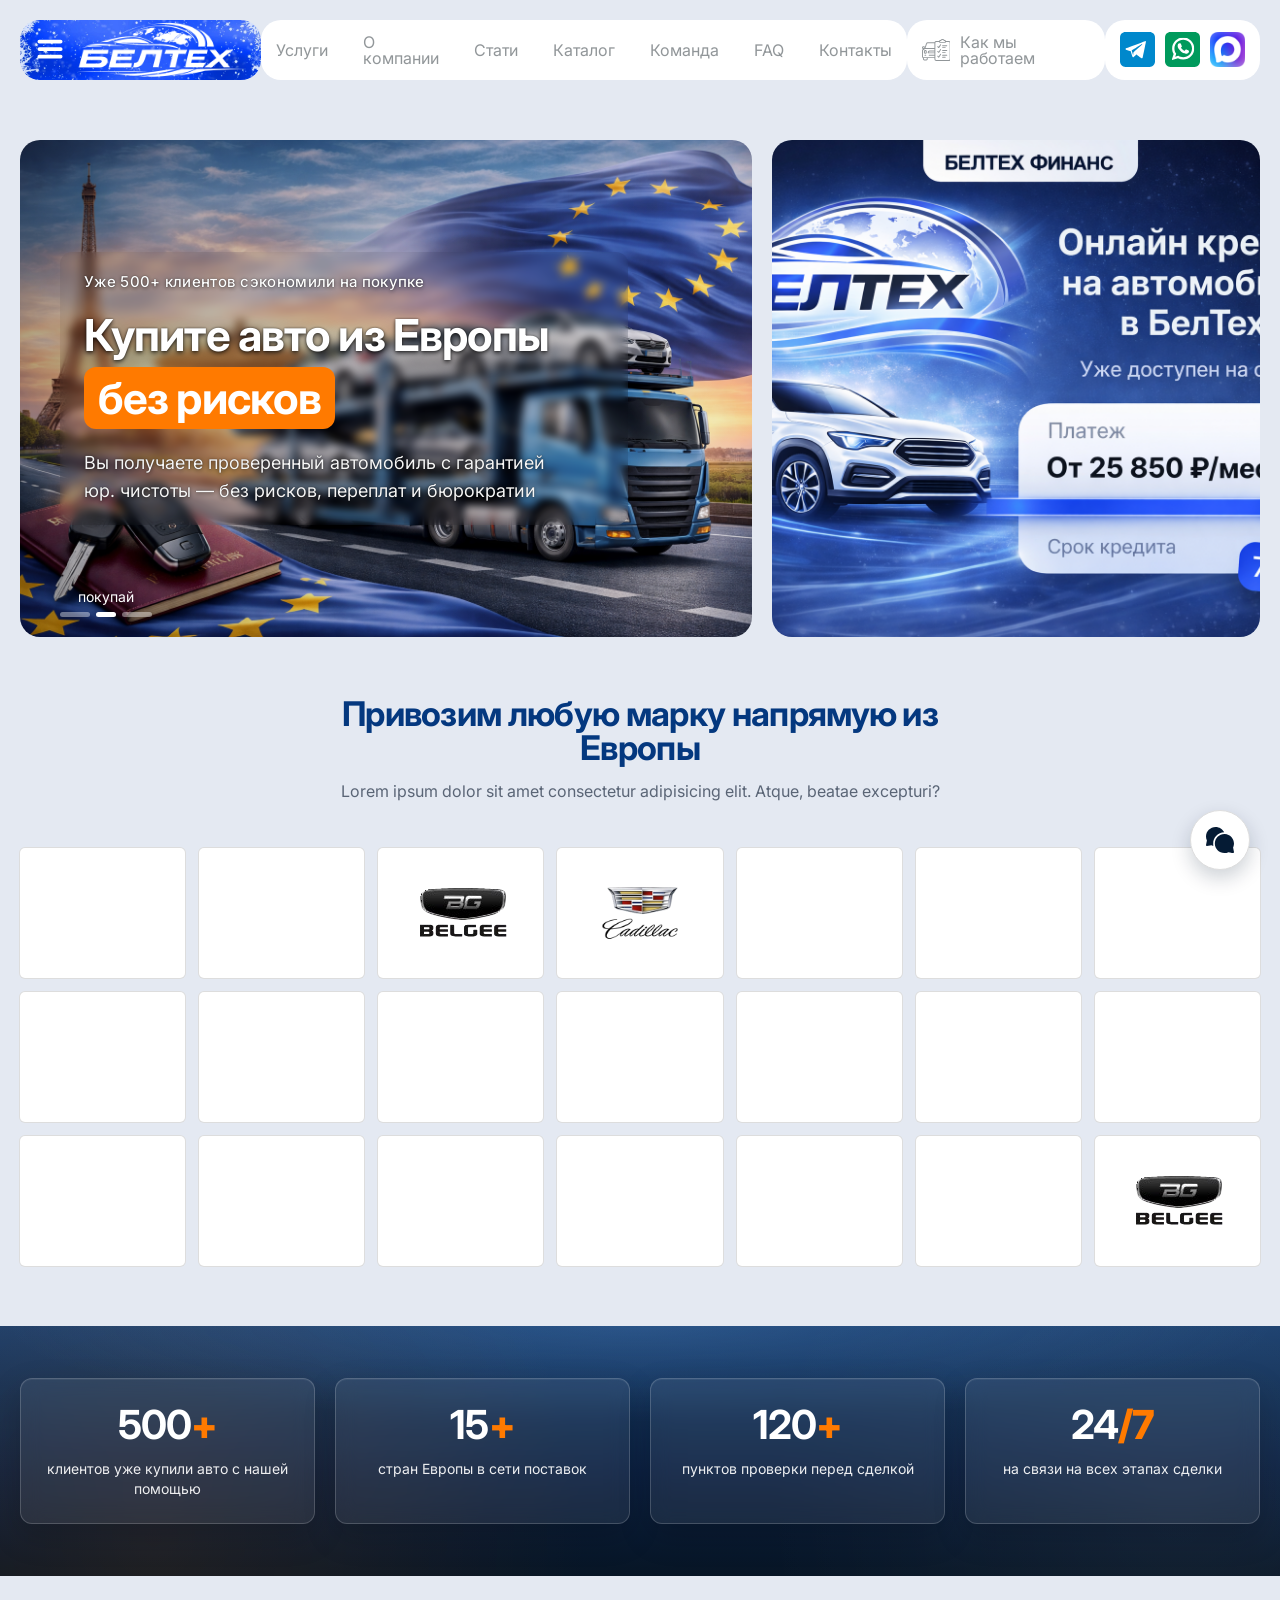
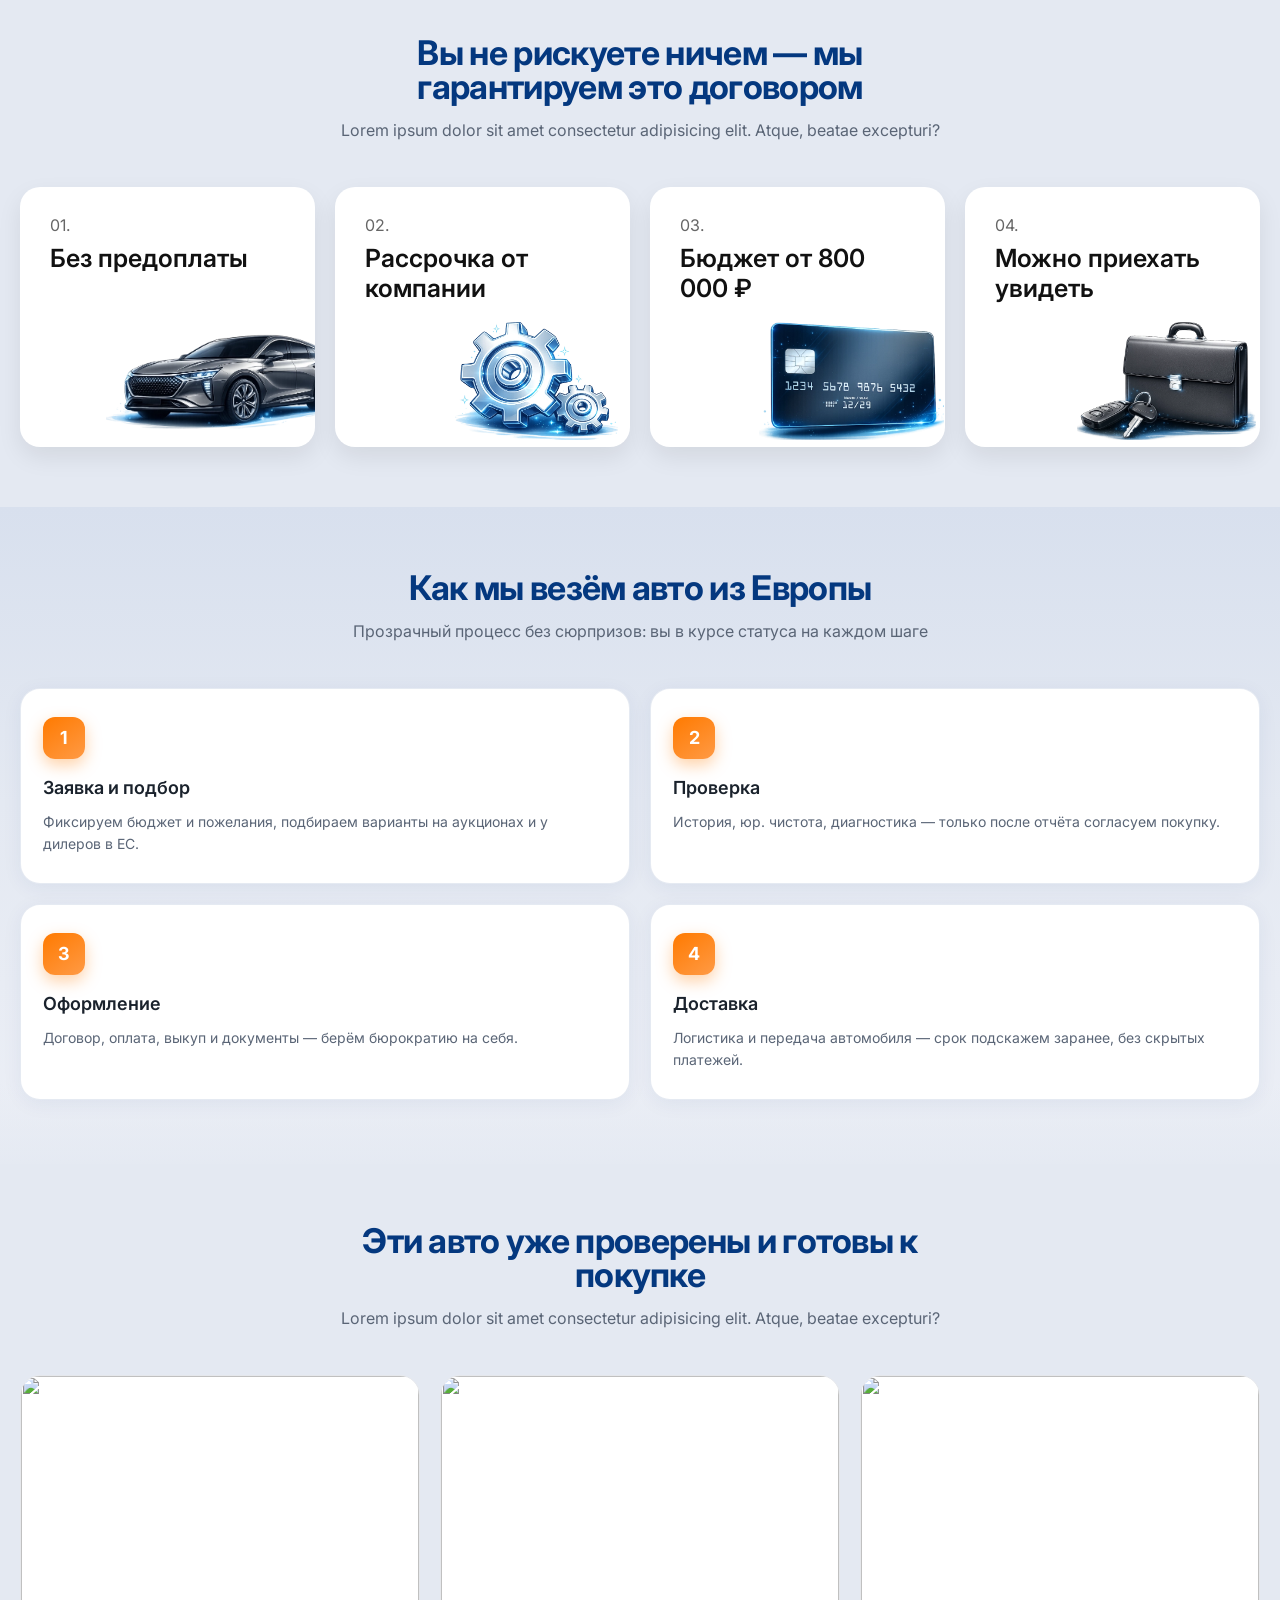
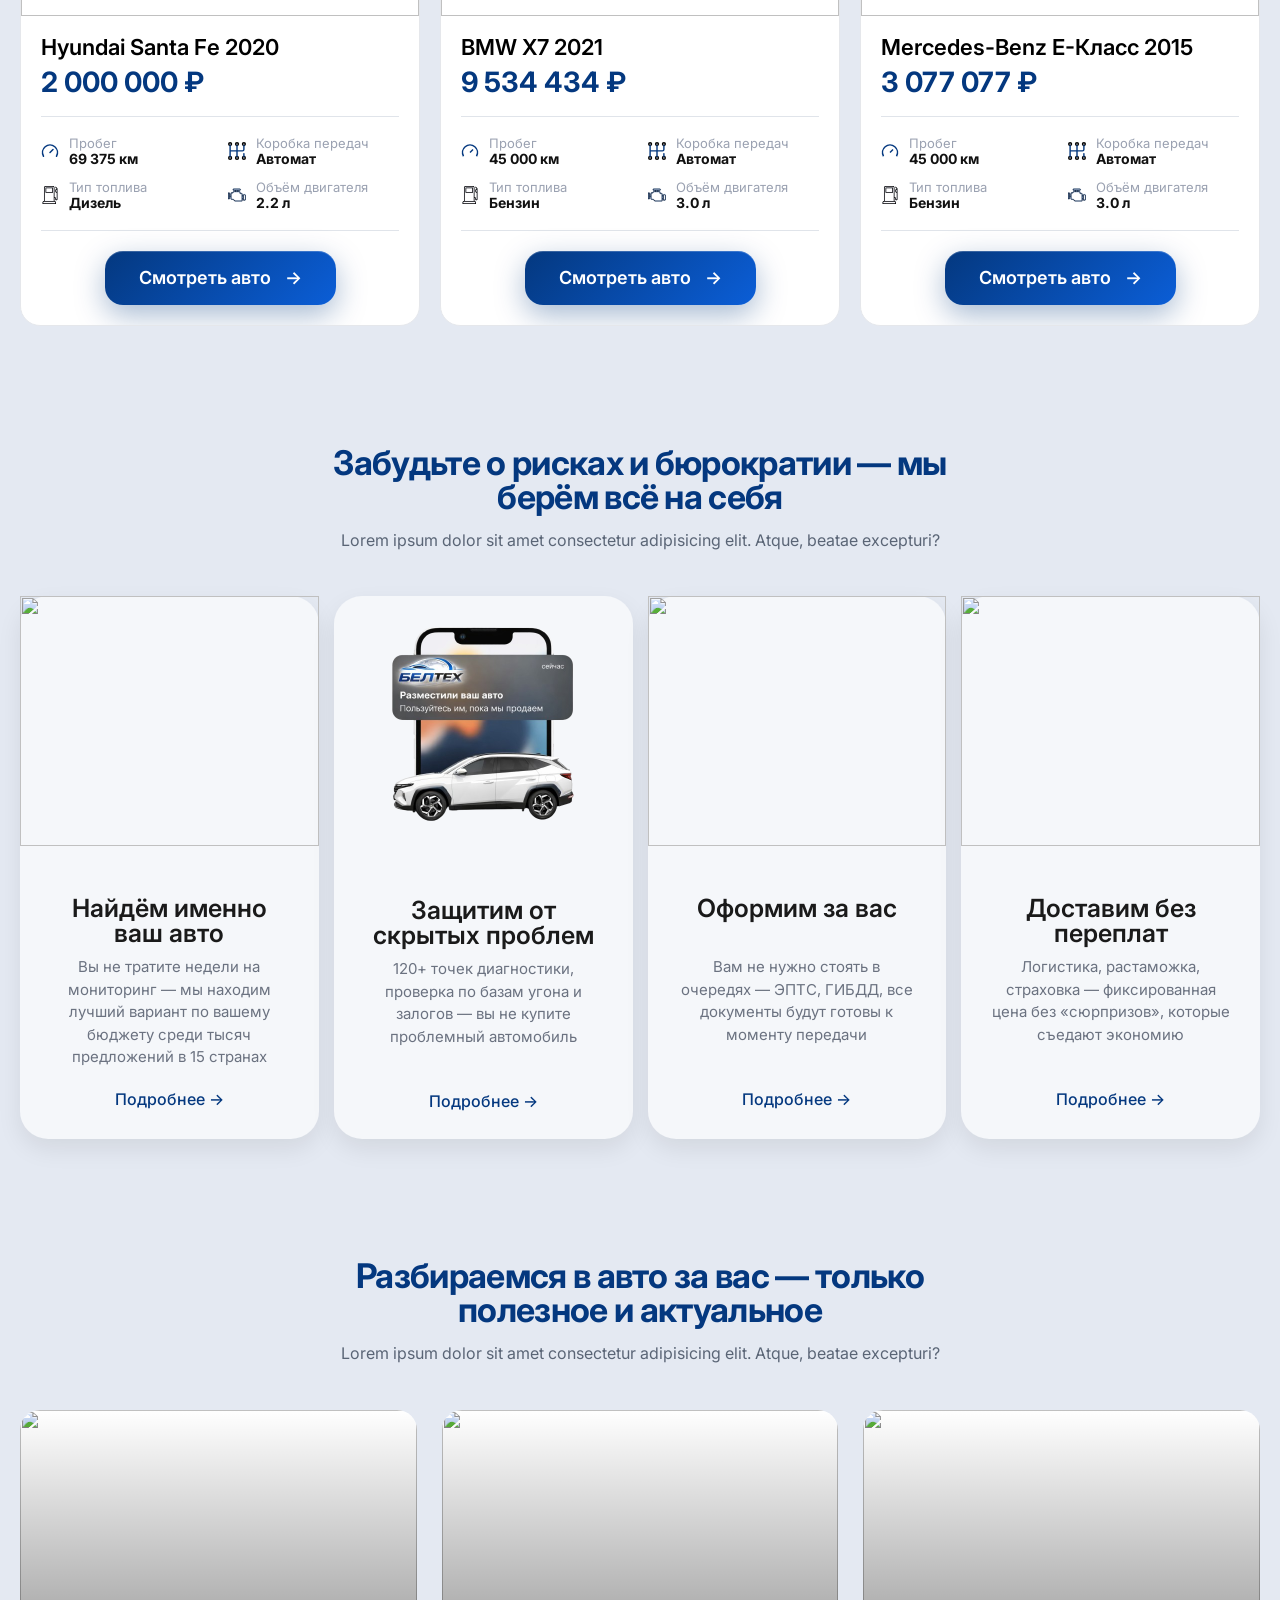
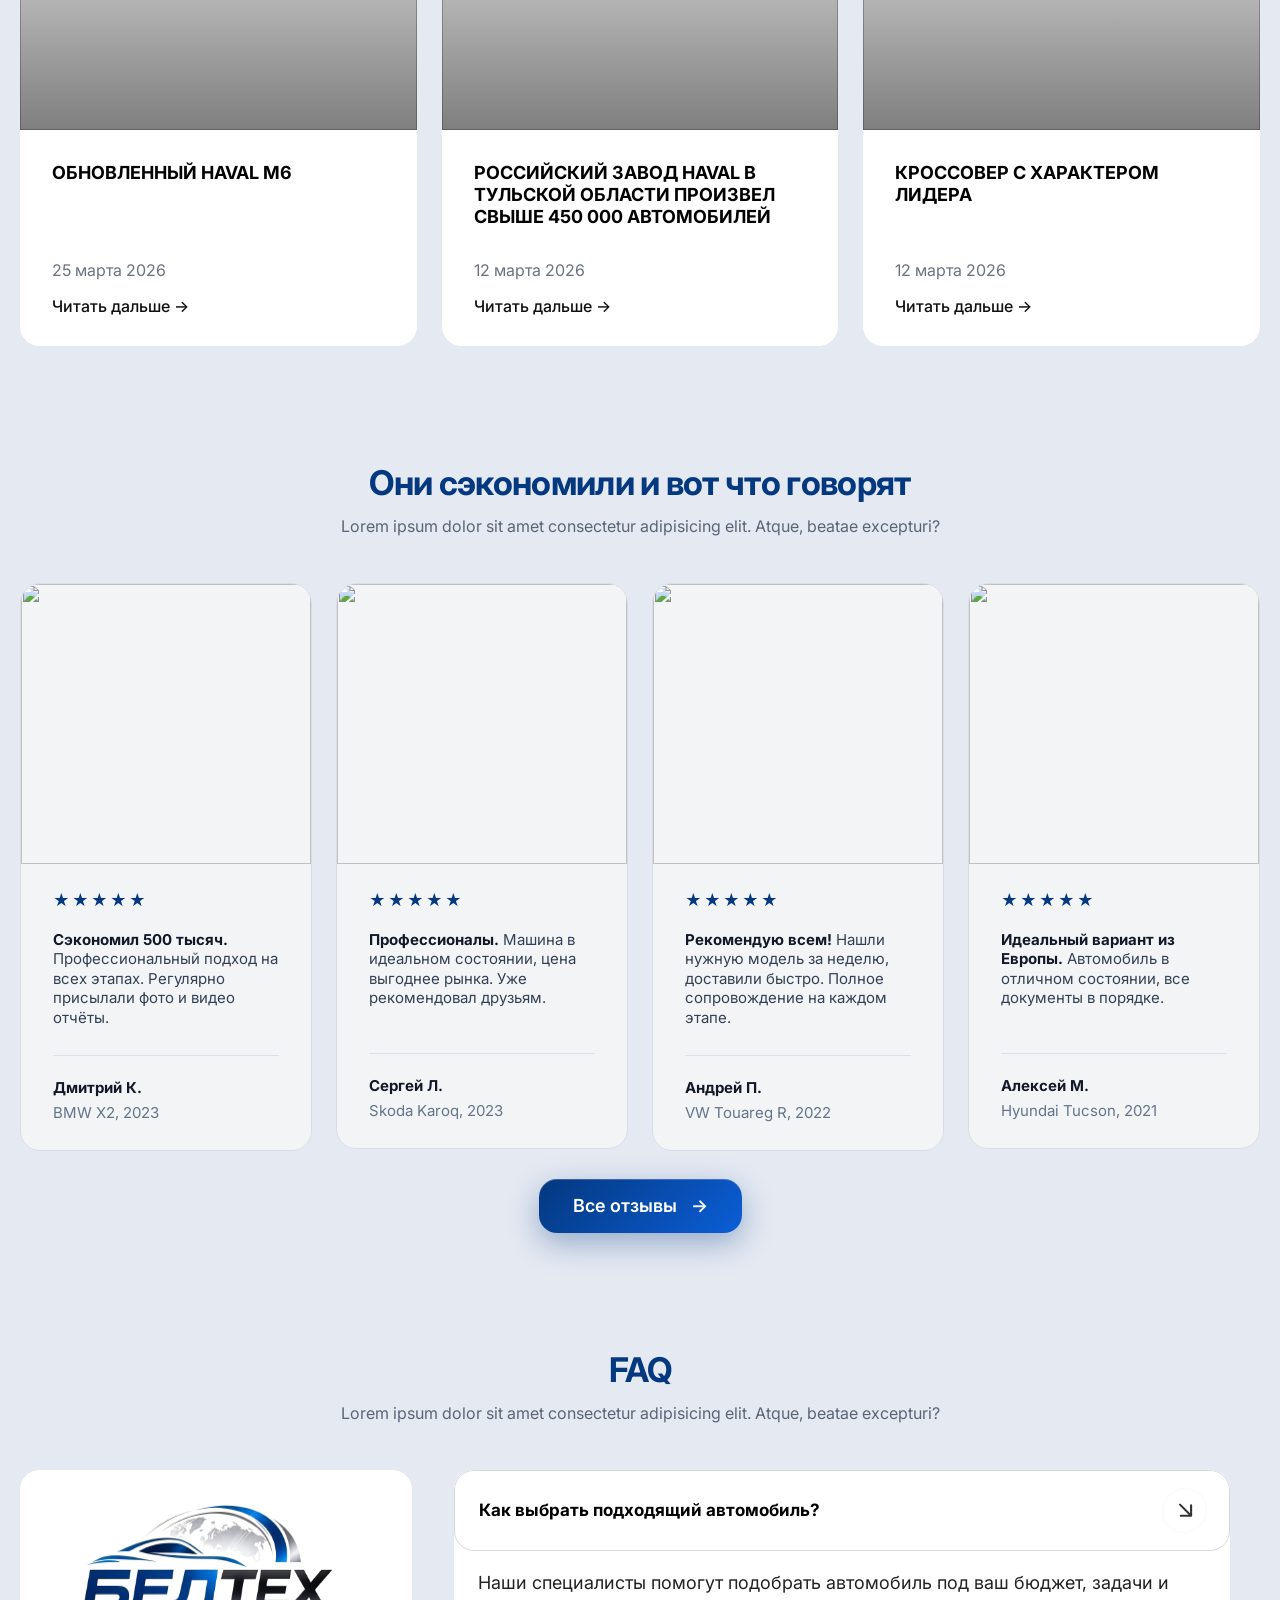
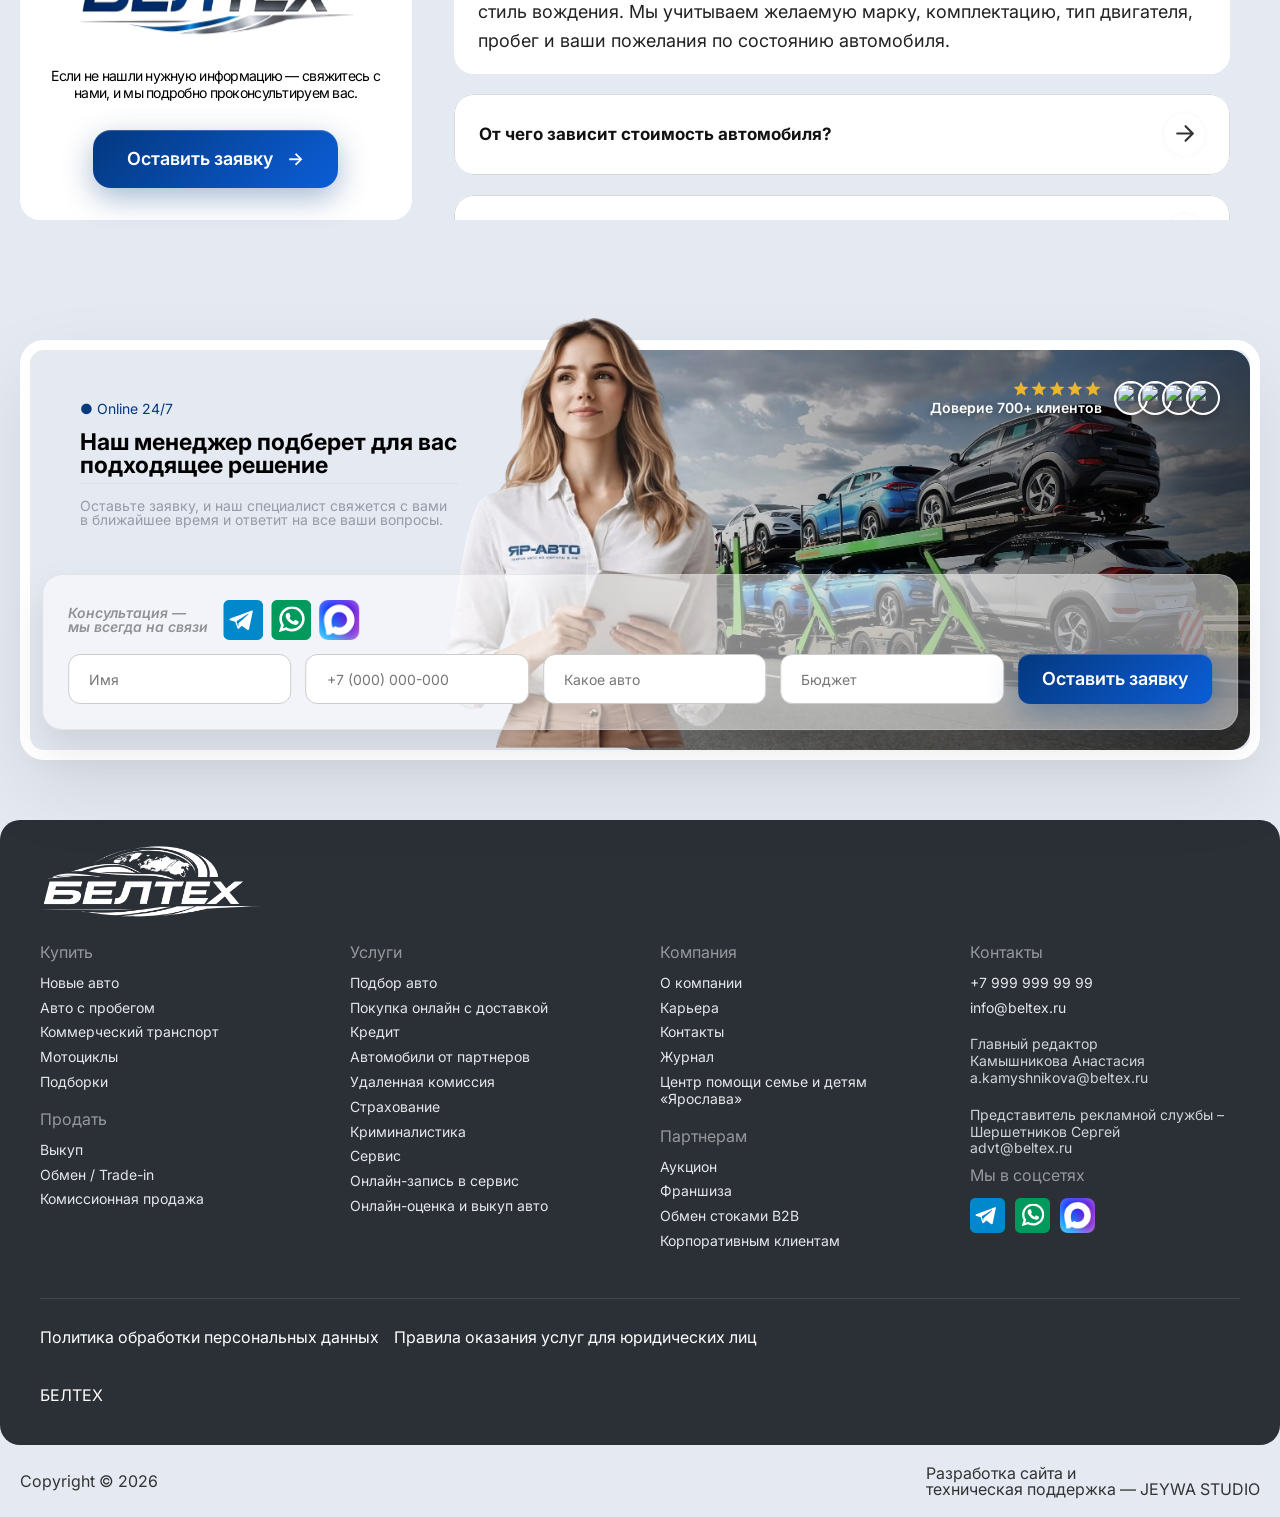
==== commit aac9dc4c: "new" ====
--- a/index.html
+++ b/index.html
@@ -151,7 +151,7 @@
         </a>
       </div>
     </div>
-    <header>
+     <header>
       <div class="container">
         <div class="logo">
           <div class="burger">
@@ -189,8 +189,8 @@
               <li><a href="/services.html">Услуги</a></li>
               <li><a href="/about.html">О компании</a></li>
               <li><a href="/blogs.html">Стати</a></li>
+              <li><a href="/catalog.html">Каталог</a></li>
               <li><a href="/team.html">Команда</a></li>
-
               <li><a href="/faq.html">FAQ</a></li>
               <li><a href="/contact.html">Контакты</a></li>
             </ul>
--- a/assests/css/style.css
+++ b/assests/css/style.css
@@ -2820,7 +2820,12 @@
   gap: 20px;
   justify-content: space-between;
 }
-
+.card-grid{
+  display: grid;
+  grid-template-columns: repeat(3,1fr);
+  align-items: stretch;
+  gap: 30px;
+}
 .about-card {
   background: #fff;
   color: #000;
@@ -3428,7 +3433,367 @@
 .team-card:hover::after {
   opacity: 1;
 }
-
+/* SECTION */
+.filter-section {
+  padding: 40px 0;
+}
+
+/* BOX */
+.filter-box {
+  background: #ffffff;
+  border-radius: 20px;
+  padding: 30px;
+  border: 1px solid #eef1f5;
+  box-shadow: 0 15px 40px rgba(0, 0, 0, 0.06);
+}
+
+/* GRID */
+.filter-grid {
+  display: grid;
+  grid-template-columns: repeat(4, 1fr);
+  gap: 20px;
+}
+
+/* DIVIDER */
+.divider {
+  grid-column: span 4;
+  height: 1px;
+  background: #e6ebf2;
+  margin: 10px 0;
+}
+
+/* FORM GROUP */
+.form-group {
+  display: flex;
+  flex-direction: column;
+  gap: 6px;
+}
+
+/* LABEL */
+.form-group label {
+  display: flex;
+  align-items: center;
+  gap: 8px;
+
+  font-size: 12px;
+  color: #6b7a8d;
+  text-transform: uppercase;
+  letter-spacing: 0.05em;
+}
+
+/* ICON */
+.form-group .icon {
+  width: 18px;
+  height: 18px;
+
+  display: flex;
+  align-items: center;
+  justify-content: center;
+
+  color: #22c55e;
+}
+
+.form-group .icon svg {
+  width: 18px;
+  height: 18px;
+  stroke: var(--blue-dark);
+}
+.form-group .icon svg path{
+  stroke: var(--blue-dark);
+}
+/* INPUT + SELECT */
+.form-group select,
+.form-group input {
+  height: 48px;
+  border-radius: 12px;
+  border: 1px solid #e5e9f2;
+  padding: 0 14px;
+  font-size: 15px;
+  background: #f8fafc;
+  transition: all 0.25s ease;
+}
+.filter-section button svg{
+  width: 16px;
+  height: 16px;
+}
+.filter-section button{
+  display: flex;
+  align-items: center;
+  justify-content: center;
+  gap: 5px;
+}
+/* PLACEHOLDER */
+.form-group input::placeholder {
+  color: #9aa1b1;
+}
+
+/* FOCUS */
+.form-group select:focus,
+.form-group input:focus {
+  border-color: #04387f;
+  background: #ffffff;
+  outline: none;
+  box-shadow: 0 0 0 3px rgba(4, 56, 127, 0.08);
+}
+
+/* HOVER */
+.form-group select:hover,
+.form-group input:hover {
+  border-color: #cfd6e2;
+}
+
+/* ACTIONS */
+.filter-actions {
+  grid-column: span 4;
+  display: flex;
+  justify-content: flex-end;
+  gap: 12px;
+  margin-top: 10px;
+}
+
+/* SEARCH BUTTON */
+.btn-search {
+  background: #04387f;
+  color: #fff;
+  border: none;
+  padding: 12px 28px;
+  border-radius: 30px;
+  font-weight: 600;
+  font-size: 15px;
+  cursor: pointer;
+  transition: all 0.3s ease;
+}
+
+/* SEARCH HOVER */
+.btn-search:hover {
+  background: #032c65;
+}
+
+/* RESET BUTTON */
+.btn-reset {
+  background: transparent;
+  border: 1px solid #e5e9f2;
+  padding: 12px 22px;
+  border-radius: 30px;
+  cursor: pointer;
+  font-size: 14px;
+  color: #6b7280;
+  transition: all 0.25s ease;
+}
+
+/* RESET HOVER */
+.btn-reset:hover {
+  border-color: #04387f;
+  color: #04387f;
+  background: #f1f5ff;
+}
+/* =========================
+   TOP BAR
+========================= */
+.catalog-top {
+  display: flex;
+  justify-content: space-between;
+  align-items: center;
+  padding: 15px 0;
+}
+
+/* LEFT */
+.results {
+  font-size: 20px;
+  color: #1f2937;
+}
+
+.results b {
+  font-weight: 700;
+}
+
+/* =========================
+   SORT BLOCK
+========================= */
+.sort {
+  display: flex;
+  align-items: center;
+  gap: 10px;
+  color: #6b7a8d;
+  font-size: 15px;
+}
+
+.sort-dropdown {
+  position: relative;
+}
+
+/* BUTTON */
+.sort-btn {
+  display: flex;
+  align-items: center;
+  gap: 10px;
+
+  background: #f1f5f9;
+  border: 2px solid var(--blue-dark);
+  color: #1f2937;
+
+  padding: 10px 18px;
+  border-radius: 30px;
+  font-size: 15px;
+  cursor: pointer;
+
+  transition: all 0.25s ease;
+}
+
+/* BUTTON HOVER */
+.sort-btn:hover {
+  background: #eafaf1;
+  border-color: var(--blue-dark);
+}
+
+/* TEXT */
+.sort-btn .text {
+  font-weight: 500;
+}
+.icon {
+
+  display: flex;
+  align-items: center;
+  justify-content: center;
+
+  color: #6b7a8d;
+}
+
+.icon svg {
+  width: 18px;
+  height: 18px;
+  stroke: currentColor;
+  transition: 0.2s;
+}
+
+
+.sort-dropdown.active .sort-btn .icon svg {
+  transform: rotate(180deg);
+}
+
+
+.sort-menu {
+  position: absolute;
+  top: 120%;
+  right: 0;
+
+  width: 200px;
+  padding: 10px;
+
+  background: rgba(20, 20, 20, 0.491);
+  backdrop-filter: blur(14px);
+
+  border-radius: 16px;
+  list-style: none;
+
+  opacity: 0;
+  visibility: hidden;
+  transform: translateY(10px);
+
+  transition: all 0.25s ease;
+  z-index: 10;
+}
+
+/* SHOW */
+.sort-dropdown.active .sort-menu {
+  opacity: 1;
+  visibility: visible;
+  transform: translateY(0);
+}
+
+
+.sort-menu li {
+  display: flex;
+  align-items: center;
+  gap: 10px;
+
+  padding: 10px 12px;
+  border-radius: 10px;
+
+  color: #ffffff;
+  cursor: pointer;
+
+  transition: all 0.2s ease;
+}
+
+/* HOVER */
+.sort-menu li:hover {
+  background: rgba(255, 255, 255, 0.1);
+}
+.sort-menu li.active {
+  background: linear-gradient(135deg, #4f7cff, #3b82f6);
+  color: #fff;
+}
+
+/* ACTIVE ICON */
+.sort-menu li.active .icon {
+  color: #fff;
+}
+
+.sort-menu li .icon {
+  width: 16px;
+  height: 16px;
+}
+
+@media (max-width: 768px) {
+  .catalog-top {
+    flex-direction: column;
+    align-items: flex-start;
+    gap: 10px;
+  }
+
+  .sort {
+    width: 100%;
+    justify-content: space-between;
+  }
+
+  .sort-dropdown {
+    width: 100%;
+  }
+
+  .sort-btn {
+    width: 100%;
+    justify-content: space-between;
+  }
+
+  .sort-menu {
+    width: 100%;
+  }
+}
+/* RESPONSIVE */
+@media (max-width: 1024px) {
+  .filter-grid {
+    grid-template-columns: repeat(2, 1fr);
+  }
+
+  .divider {
+    grid-column: span 2;
+  }
+
+  .filter-actions {
+    grid-column: span 2;
+  }
+}
+
+@media (max-width: 600px) {
+  .filter-grid {
+    grid-template-columns: 1fr;
+  }
+
+  .divider {
+    grid-column: span 1;
+  }
+
+  .filter-actions {
+    grid-column: span 1;
+    flex-direction: column;
+  }
+
+  .btn-search,
+  .btn-reset {
+    width: 100%;
+  }
+}
 /* RESPONSIVE */
 @media (max-width: 1100px) {
   .team-grid {
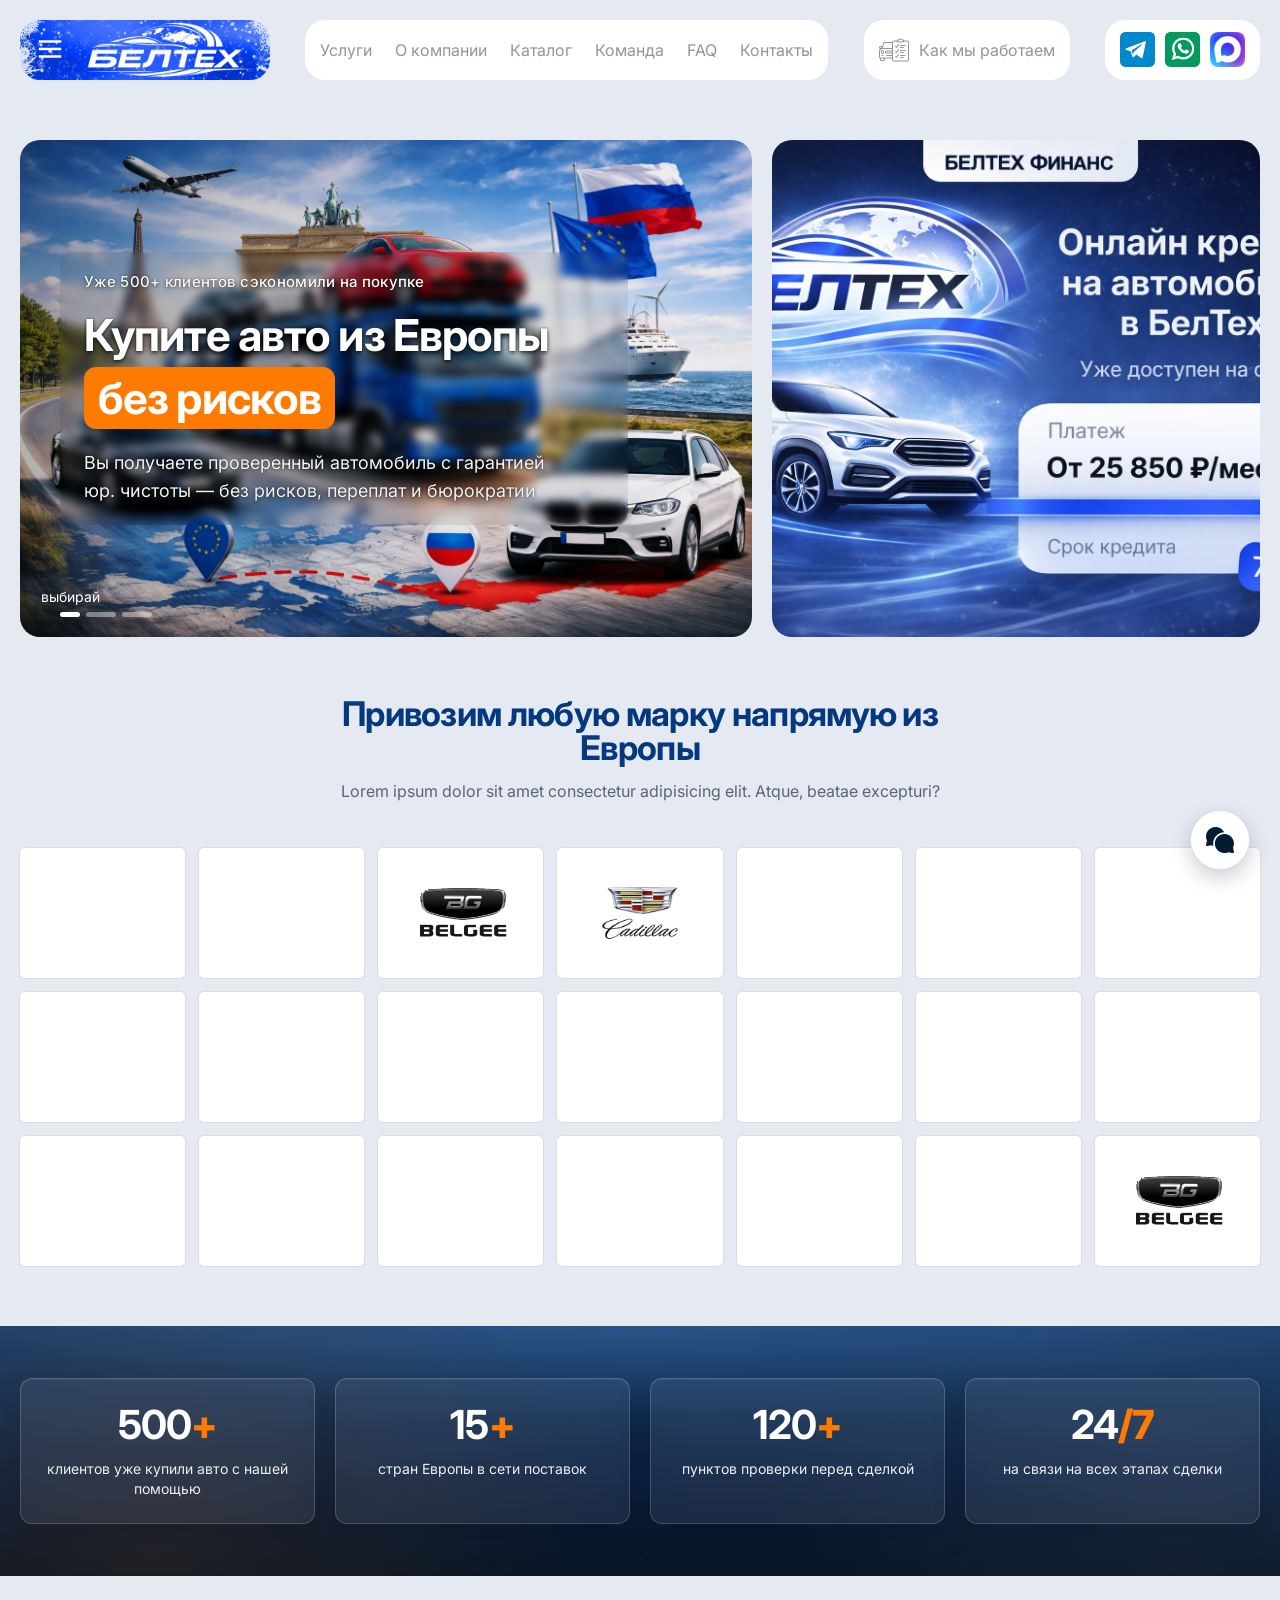
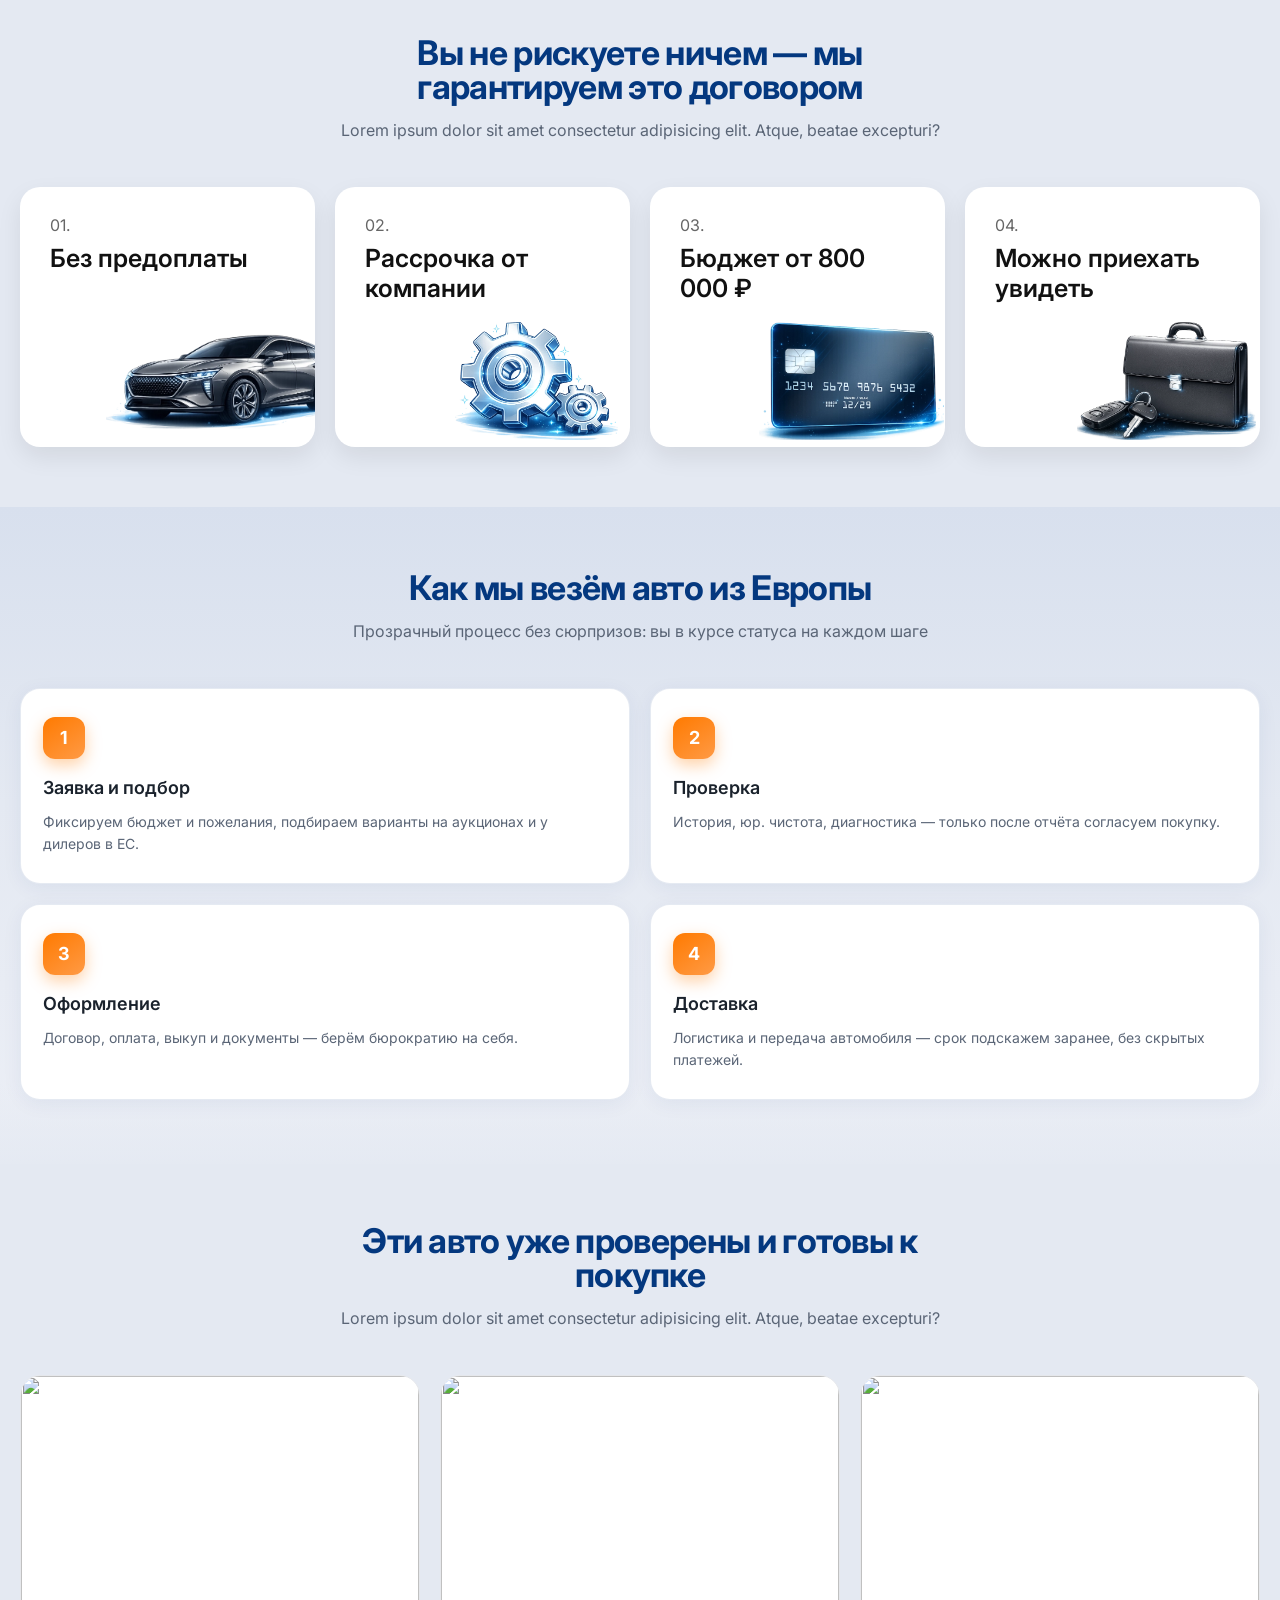
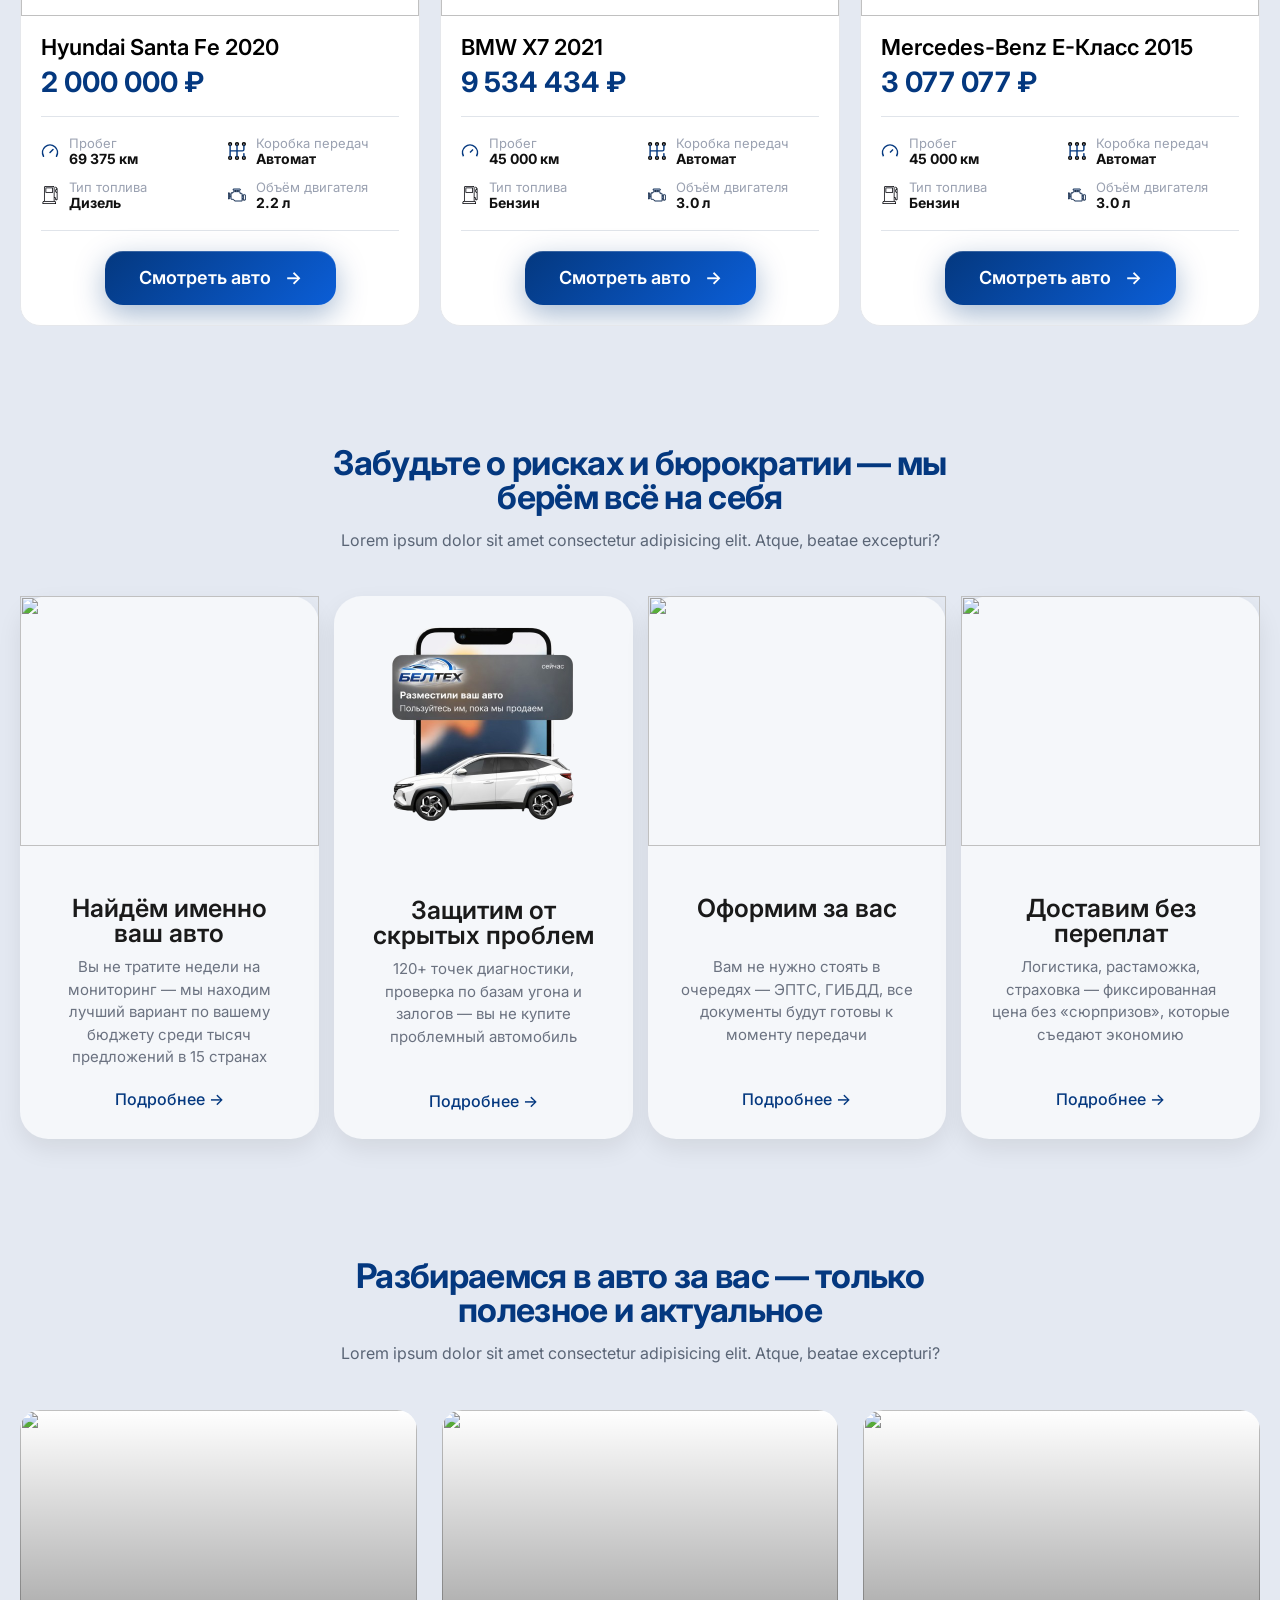
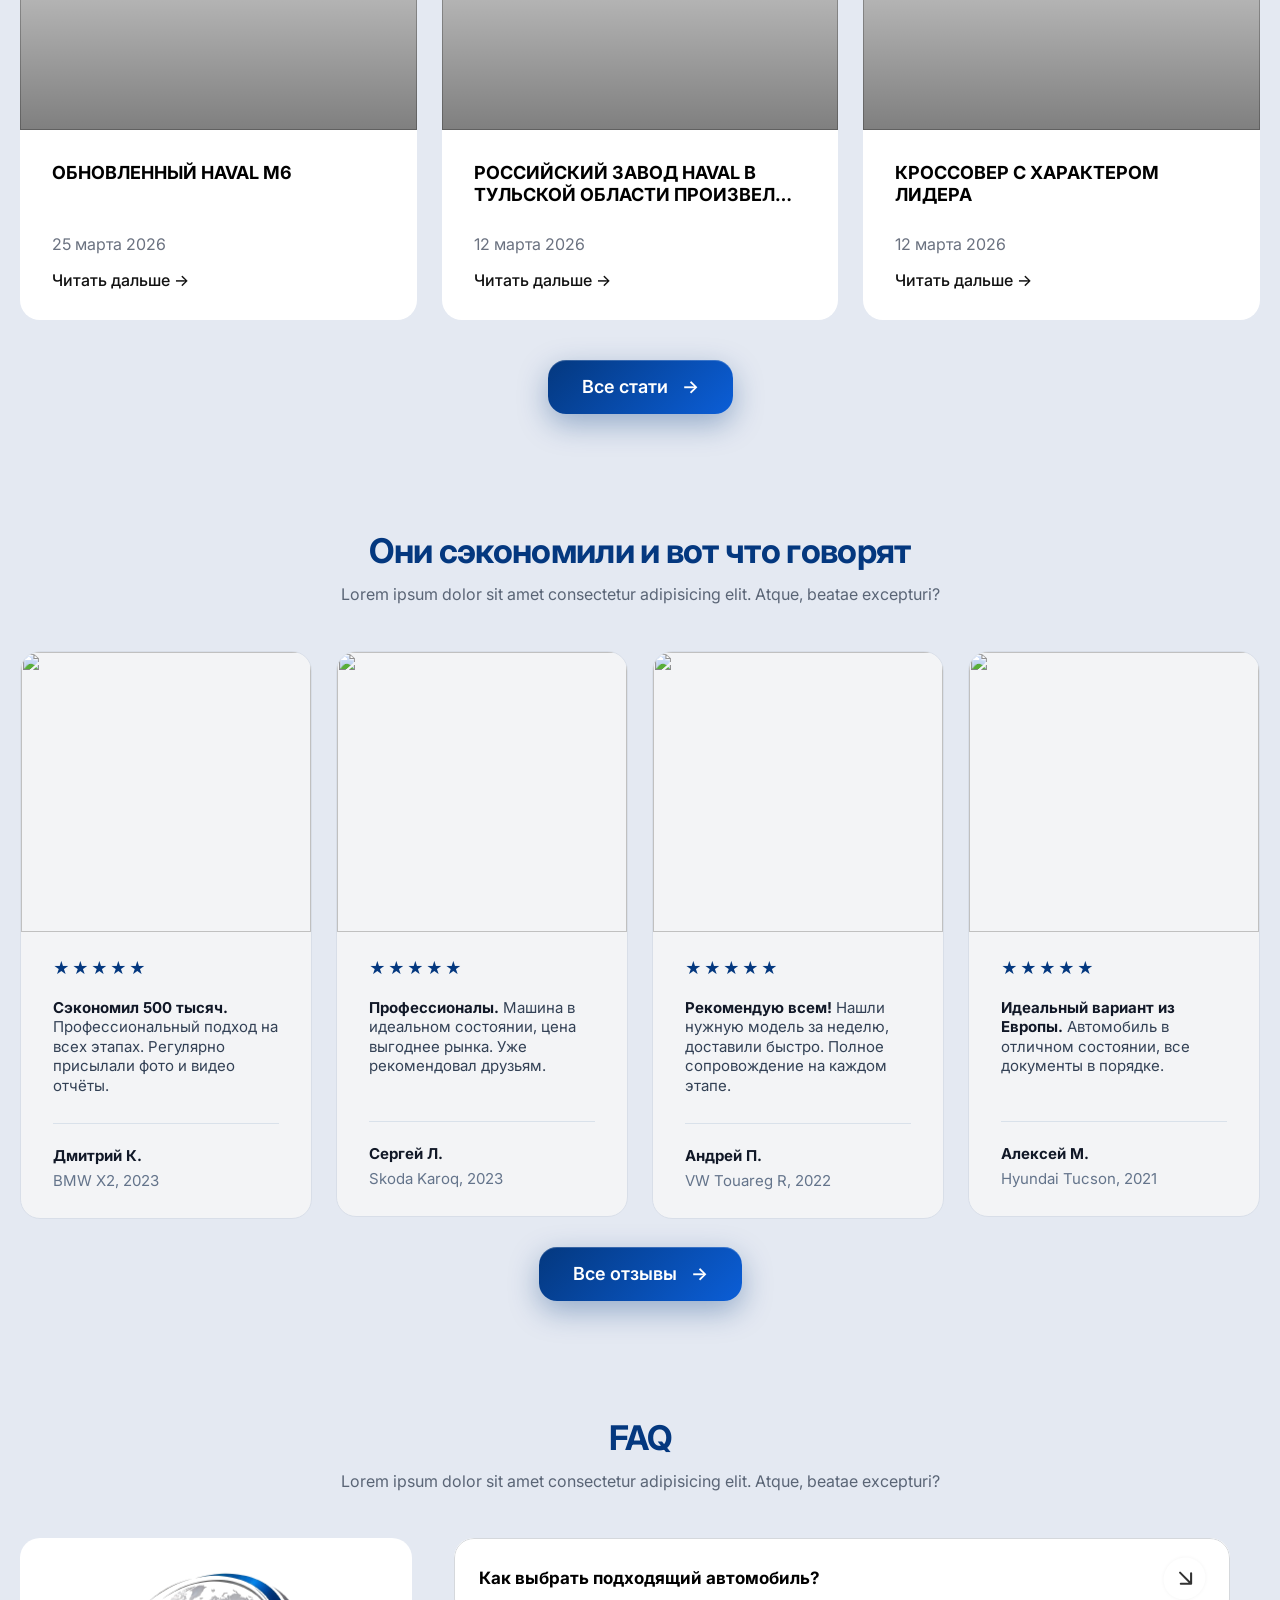
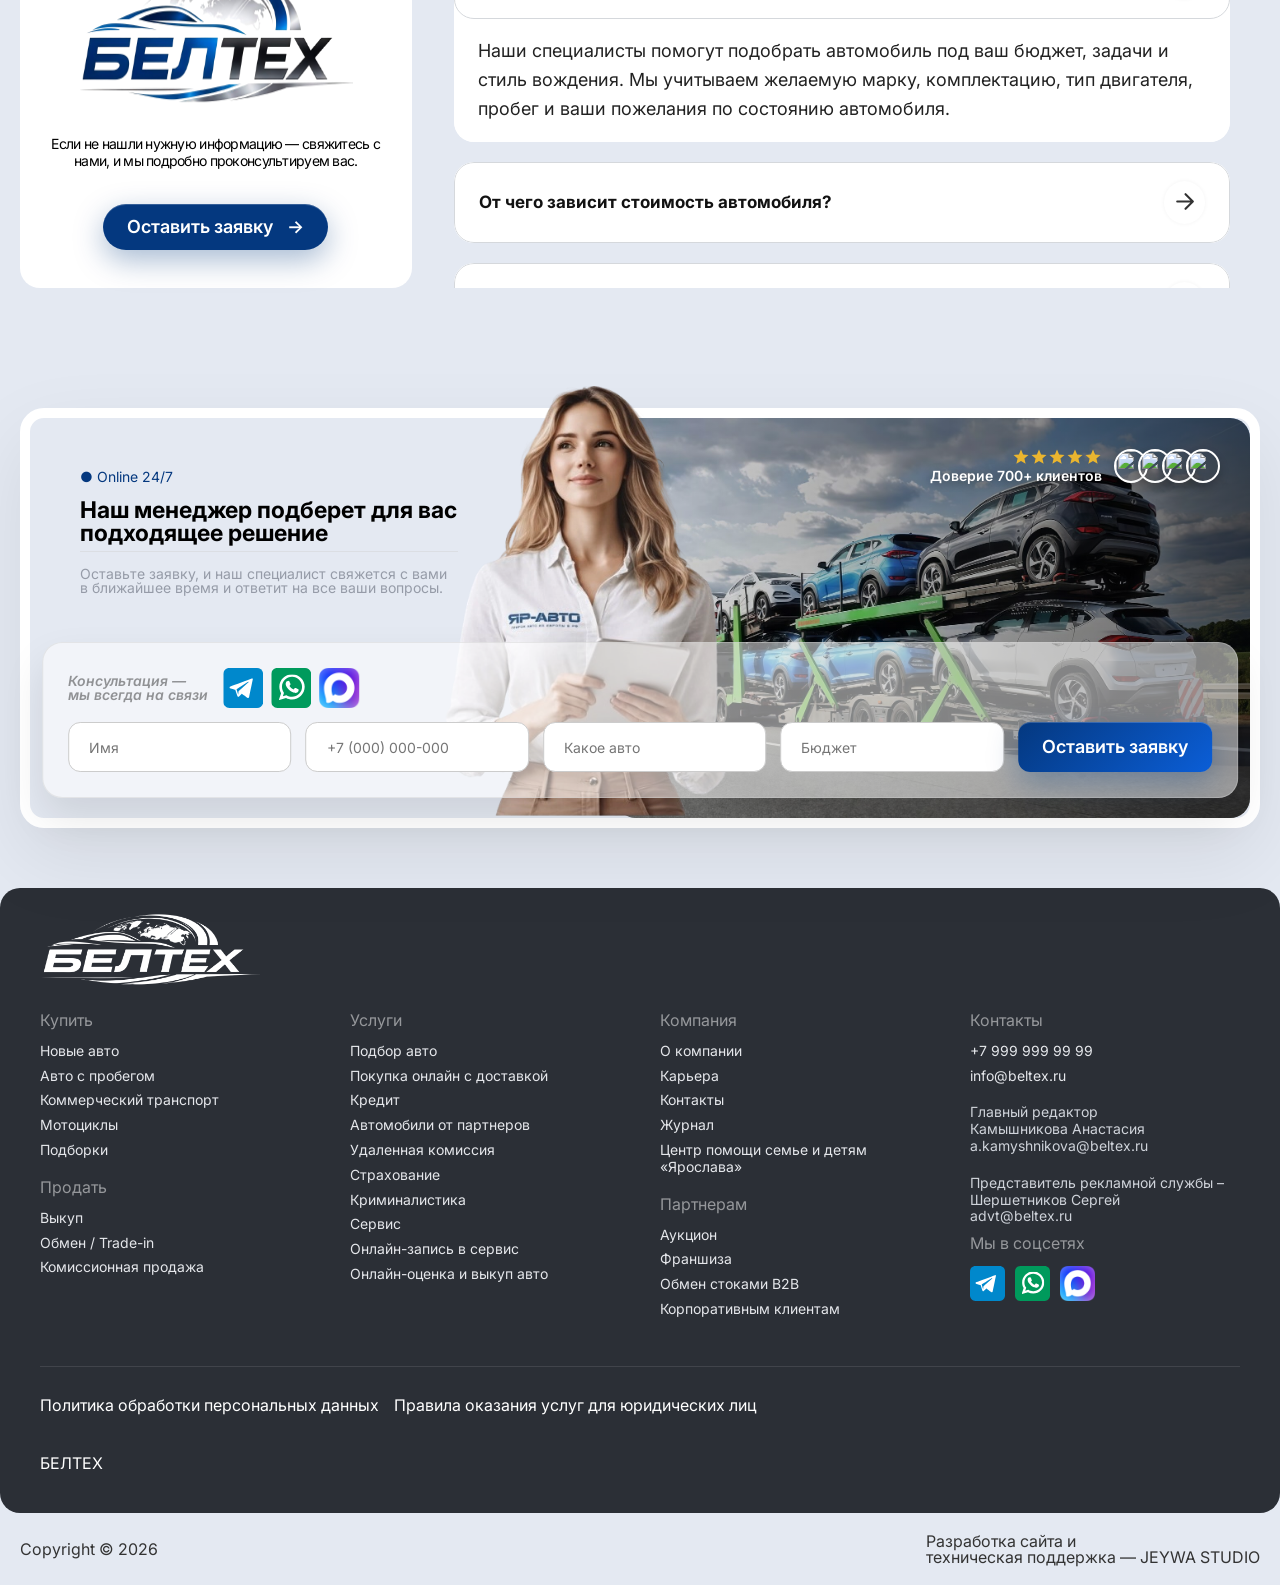
==== commit 8abd5b8d: "new" ====
--- a/index.html
+++ b/index.html
@@ -18,6 +18,83 @@
     <title>БЕЛТЕХ</title>
   </head>
   <body>
+    <div class="modal-overlay" id="modalOverlay"></div>
+
+    <!-- MODAL -->
+    <div class="modal-box" id="modalBox">
+      <!-- CLOSE -->
+      <button class="modal-close" id="modalClose">
+        <svg
+          viewBox="0 0 24 24"
+          stroke="#000"
+          stroke-width="2"
+          fill="#000"
+        >
+          <path d="M6 6l12 12M6 18L18 6" />
+        </svg>
+      </button>
+
+      <!-- CONTENT -->
+      <div class="modal-content">
+        <h2>Связаться с нами</h2>
+        <p>Оставьте заявку и мы свяжемся с вами в ближайшее время</p>
+
+        <form class="modal-form">
+          <div class="field">
+            <input type="text" placeholder="Ваше имя" />
+          </div>
+
+          <div class="field">
+            <input type="tel" placeholder="Телефон" />
+          </div>
+
+          <button class="modal-submit">Отправить заявку</button>
+        </form>
+      </div>
+    </div>
+    <div class="nav-backdrop" id="navBackdrop"></div>
+
+    <aside class="nav-drawer" id="navDrawer">
+      <!-- TOP -->
+      <div class="nav-top">
+        <span>Меню</span>
+
+        <button class="nav-close" id="navClose">
+          <svg
+            viewBox="0 0 24 24"
+            width="20"
+            height="20"
+            stroke="currentColor"
+            stroke-width="2"
+            fill="none"
+          >
+            <path d="M6 6l12 12M6 18L18 6" />
+          </svg>
+        </button>
+      </div>
+
+      <!-- NAV -->
+      <ul class="nav-list">
+        <li><a href="/services.html">Услуги</a></li>
+        <li><a href="/about.html">О компании</a></li>
+        <li><a href="/blogs.html">Стати</a></li>
+        <li><a href="/catalog.html">Каталог</a></li>
+        <li><a href="/team.html">Команда</a></li>
+        <li><a href="/howwork.html">Как мы работаем</a></li>
+        <li><a href="/faq.html">FAQ</a></li>
+        <li><a href="/contact.html">Контакты</a></li>
+      </ul>
+
+      <a href="/">
+        <img src="/assests/img/indigologo.png" alt="" />
+      </a>
+      <!-- SOCIAL -->
+      <div class="nav-social">
+        <a href="#"><img src="/assests/img/telegram.svg" /></a>
+        <a href="#"><img src="/assests/img/whatsapp.svg" /></a>
+        <a href="#"><img src="/assests/img/maxmessencer.png" /></a>
+      </div>
+    </aside>
     <div class="sticky_icon_wrapper">
       <div id="main-div">
         <div id="main-button" class="wave">
@@ -151,44 +228,43 @@
         </a>
       </div>
     </div>
-     <header>
+    <header>
       <div class="container">
         <div class="logo">
-          <div class="burger">
+          <div class="nav-trigger desktop" id="navTrigger">
             <svg
-              xmlns="http://www.w3.org/2000/svg"
-              version="1.1"
-              xmlns:xlink="http://www.w3.org/1999/xlink"
+              viewBox="0 0 24 24"
               width="22"
               height="14"
-              x="0"
-              y="0"
-              viewBox="0 0 24 24"
-              style="enable-background: new 0 0 512 512"
-              xml:space="preserve"
-              class=""
+              stroke="#fff"
+              stroke-width="2"
+              fill="none"
             >
-              <g>
-                <path
-                  d="M3.5 7.5h17a1.5 1.5 0 1 0 0-3h-17a1.5 1.5 0 1 0 0 3zM20.5 10.5h-17a1.5 1.5 0 1 0 0 3h17a1.5 1.5 0 1 0 0-3zM20.5 16.5h-17a1.5 1.5 0 1 0 0 3h17a1.5 1.5 0 1 0 0-3z"
-                  fill="#ffffff"
-                  opacity="1"
-                  data-original="#000000"
-                  class=""
-                ></path>
-              </g>
+              <path d="M3 6h18M3 12h18M3 18h18" />
             </svg>
           </div>
           <a href="/">
             <img src="/assests/img/indigologo.png" alt="" />
           </a>
         </div>
-        <div>
+        <div class="nav-trigger mobile" id="navTrigger2">
+          <svg
+            viewBox="0 0 24 24"
+            width="35"
+            height="35"
+            stroke="#000"
+            stroke-width="2"
+            fill="none"
+          >
+            <path d="M3 6h18M3 12h18M3 18h18" />
+          </svg>
+        </div>
+        <div class="headernav">
           <nav>
             <ul>
               <li><a href="/services.html">Услуги</a></li>
               <li><a href="/about.html">О компании</a></li>
-              <li><a href="/blogs.html">Стати</a></li>
+              <li class="none"><a href="/blogs.html">Стати</a></li>
               <li><a href="/catalog.html">Каталог</a></li>
               <li><a href="/team.html">Команда</a></li>
               <li><a href="/faq.html">FAQ</a></li>
@@ -2053,6 +2129,12 @@
               </div>
             </div>
           </div>
+          <div class="reviews-bottom">
+            <a href="/blogs.html" class="btn-premium">
+              <span>Все cтати</span>
+              <i class="btn-icon"> → </i>
+            </a>
+          </div>
         </div>
       </section>
       <section class="reviews-section">
@@ -2311,7 +2393,7 @@
                     подробно проконсультируем вас.
                   </p>
                 </div>
-                <a href="#" class="btn-premium">
+                <a class="btn-premium open-modal-btn" >
                   <span>Оставить заявку</span>
                   <i class="btn-icon"> → </i>
                 </a>
@@ -2944,10 +3026,10 @@
         loop: true,
         speed: 800,
 
-        autoplay: {
-          delay: 2000,
-          disableOnInteraction: false,
-        },
+        // autoplay: {
+        //   delay: 2000,
+        //   disableOnInteraction: false,
+        // },
 
         pagination: {
           el: ".swiper-pagination",
@@ -2999,6 +3081,17 @@
         loop: true,
         spaceBetween: 20,
         slidesPerView: 3,
+        breakpoints: {
+          0: {
+            slidesPerView: 1,
+          },
+          768: {
+            slidesPerView: 2,
+          },
+          1200: {
+            slidesPerView: 3,
+          },
+        },
       });
 
       // IMAGE SWIPERS (each card)
@@ -3050,5 +3143,61 @@
         },
       });
     </script>
+    <script>
+      const trigger = document.getElementById("navTrigger");
+      const drawer = document.getElementById("navDrawer");
+      const backdrop = document.getElementById("navBackdrop");
+      const close = document.getElementById("navClose");
+      const trigger2 = document.getElementById("navTrigger2");
+      function openNav() {
+        drawer.classList.add("active");
+        backdrop.classList.add("active");
+        document.body.style.overflow = "hidden";
+      }
+
+      function closeNav() {
+        drawer.classList.remove("active");
+        backdrop.classList.remove("active");
+        document.body.style.overflow = "";
+      }
+
+      trigger.addEventListener("click", openNav);
+      close.addEventListener("click", closeNav);
+      backdrop.addEventListener("click", closeNav);
+
+      trigger2.addEventListener("click", openNav);
+      close.addEventListener("click", closeNav);
+      backdrop.addEventListener("click", closeNav);
+    </script>
+    <script>
+      const openBtns = document.querySelectorAll(".open-modal-btn");
+      const modal = document.getElementById("modalBox");
+      const overlay = document.getElementById("modalOverlay");
+      const closeBtn = document.getElementById("modalClose");
+
+      function openModal() {
+        modal.classList.add("active");
+        overlay.classList.add("active");
+        document.body.style.overflow = "hidden";
+      }
+
+      function closeModal() {
+        modal.classList.remove("active");
+        overlay.classList.remove("active");
+        document.body.style.overflow = "";
+      }
+
+      /* ALL BUTTONS */
+      openBtns.forEach((btn) => {
+        btn.addEventListener("click", openModal);
+      });
+
+      closeBtn.addEventListener("click", closeModal);
+      overlay.addEventListener("click", closeModal);
+
+      document.addEventListener("keydown", (e) => {
+        if (e.key === "Escape") closeModal();
+      });
+    </script>
   </body>
 </html>
--- a/assests/css/style.css
+++ b/assests/css/style.css
@@ -209,13 +209,187 @@
   opacity: 1;
   transition: 0.4s all cubic-bezier(0, 0.01, 0, 1.27);
 }
-
+/* BACKDROP */
+.nav-backdrop {
+  position: fixed;
+  inset: 0;
+  background: rgba(10, 15, 30, 0.55);
+  backdrop-filter: blur(10px);
+
+  opacity: 0;
+  visibility: hidden;
+  transition: 0.4s ease;
+  z-index: 100;
+}
+
+/* DRAWER */
+.nav-drawer {
+  position: fixed;
+  top: 0;
+  left: 0;
+
+  width: 340px;
+  height: 100%;
+
+  padding: 30px;
+
+  background: linear-gradient(180deg, #ffffff, #f7f9fc);
+  border-right: 1px solid #eef1f5;
+
+  transform: translateX(-110%);
+  transition: 0.45s cubic-bezier(0.77, 0, 0.18, 1);
+
+  z-index: 101;
+
+  display: flex;
+  flex-direction: column;
+}
+
+/* ACTIVE */
+.nav-drawer.active {
+  transform: translateX(0);
+}
+
+.nav-backdrop.active {
+  opacity: 1;
+  visibility: visible;
+}
+
+/* TOP */
+.nav-top {
+  display: flex;
+  justify-content: space-between;
+  align-items: center;
+
+  font-size: 18px;
+  font-weight: 600;
+  margin-bottom: 40px;
+}
+
+/* CLOSE */
+.nav-close {
+  color: #000 !important;
+  background: none !important;
+  border: none !important;
+}
+.nav-close svg {
+  width: 24px;
+  height: 24px;
+}
+.blog .reviews-bottom {
+  margin-top: 40px;
+}
+/* LIST */
+.nav-list {
+  display: flex;
+  flex-direction: column;
+  gap: 18px;
+}
+
+/* LINK */
+.nav-list a {
+  font-size: 20px;
+  font-weight: 500;
+  color: #1f2937;
+  text-decoration: none;
+
+  position: relative;
+  padding-left: 0;
+
+  transition: 0.35s ease;
+}
+
+/* HOVER LINE */
+.nav-list a::before {
+  content: "";
+  position: absolute;
+  left: -10px;
+  top: 50%;
+  transform: translateY(-50%);
+
+  width: 4px;
+  height: 0;
+
+  background: #04387f;
+  border-radius: 10px;
+
+  transition: 0.3s;
+}
+
+/* HOVER */
+.nav-list a:hover {
+  color: #04387f;
+  padding-left: 12px;
+}
+
+.nav-list a:hover::before {
+  height: 70%;
+}
+.nav-trigger.mobile {
+  display: none;
+}
+/* ACTION */
+.nav-action {
+  margin-top: 40px;
+}
+
+.nav-action a {
+  display: flex;
+  align-items: center;
+  gap: 10px;
+
+  padding: 14px 16px;
+
+  background: linear-gradient(135deg, #04387f, #1a5fff);
+  color: #fff;
+  border-radius: 14px;
+  text-decoration: none;
+  font-weight: 600;
+
+  transition: 0.3s;
+}
+
+.nav-action a:hover {
+  transform: translateY(-2px);
+  box-shadow: 0 10px 25px rgba(4, 56, 127, 0.3);
+}
+
+/* ICON */
+.nav-icon {
+  display: flex;
+}
+
+.nav-icon svg {
+  width: 18px;
+  height: 18px;
+}
+
+/* SOCIAL */
+.nav-social {
+  margin-top: 20px;
+  display: flex;
+  gap: 12px;
+}
+.nav-drawer > a img {
+  width: 220px;
+  object-fit: cover;
+  margin-top: 240px;
+}
+.nav-social img {
+  width: 38px;
+  height: 38px;
+  transition: 0.3s;
+}
+
+.nav-social img:hover {
+  transform: translateY(-4px) scale(1.05);
+}
 header {
   position: fixed;
   top: 0;
   left: 0;
   right: 0;
-  z-index: 1000;
+  z-index: 99;
   padding: 20px 0;
   transition:
     padding 0.4s cubic-bezier(0.4, 0, 0.2, 1),
@@ -257,6 +431,7 @@
   align-items: center;
   justify-content: space-between;
   background: url("/assests/img/bg.webp") no-repeat center/cover !important;
+  /* background-color: #003dff !important */
 }
 .logo svg {
   width: 30px;
@@ -2699,12 +2874,12 @@
 .specs-grid .spec:not(:nth-last-child(-n + 2)) {
   border-bottom: 1px solid #d4d8dd;
 }
-.car-inner .btn-premium{
+.car-inner .btn-premium {
   margin-top: 40px;
   width: 100%;
   text-align: center;
   display: flex;
-  align-items:center;
+  align-items: center;
   justify-content: center;
 }
 
@@ -2820,9 +2995,9 @@
   gap: 20px;
   justify-content: space-between;
 }
-.card-grid{
+.card-grid {
   display: grid;
-  grid-template-columns: repeat(3,1fr);
+  grid-template-columns: repeat(3, 1fr);
   align-items: stretch;
   gap: 30px;
 }
@@ -3498,7 +3673,7 @@
   height: 18px;
   stroke: var(--blue-dark);
 }
-.form-group .icon svg path{
+.form-group .icon svg path {
   stroke: var(--blue-dark);
 }
 /* INPUT + SELECT */
@@ -3512,11 +3687,11 @@
   background: #f8fafc;
   transition: all 0.25s ease;
 }
-.filter-section button svg{
+.filter-section button svg {
   width: 16px;
   height: 16px;
 }
-.filter-section button{
+.filter-section button {
   display: flex;
   align-items: center;
   justify-content: center;
@@ -3651,7 +3826,6 @@
   font-weight: 500;
 }
 .icon {
-
   display: flex;
   align-items: center;
   justify-content: center;
@@ -3666,11 +3840,9 @@
   transition: 0.2s;
 }
 
-
 .sort-dropdown.active .sort-btn .icon svg {
   transform: rotate(180deg);
 }
-
 
 .sort-menu {
   position: absolute;
@@ -3701,7 +3873,6 @@
   transform: translateY(0);
 }
 
-
 .sort-menu li {
   display: flex;
   align-items: center;
@@ -3752,7 +3923,7 @@
   }
 
   .sort-btn {
-    width: 100%;
+    width:fit-content;
     justify-content: space-between;
   }
 
@@ -4019,6 +4190,7 @@
 @media (max-width: 900px) {
   .contact-box {
     grid-template-columns: 1fr;
+    height: 100%;
   }
 
   .contact-visual {
@@ -4329,10 +4501,10 @@
 
 @media (max-width: 768px) {
   .faq-header h3 {
-    font-size: 14px;
+    font-size: 16px;
   }
   .faq-right {
-    padding: 0 10px 0 0;
+    padding: 0 0 0 0;
   }
   .faq-content p {
     font-size: 14px;
@@ -4418,7 +4590,14 @@
   text-decoration: none;
   transition: 0.3s;
 }
-
+.blog-body h3 {
+  display: -webkit-box;
+  -webkit-line-clamp: 2;
+  -webkit-box-orient: vertical;
+  overflow: hidden;
+  height: 100%;
+  min-height: 44px;
+}
 .blog-link:hover {
   color: #2563eb;
 }
@@ -4595,3 +4774,456 @@
     font-size: 17px;
   }
 }
+
+@media (max-width: 1350px) {
+  .none {
+    display: none;
+  }
+  header nav ul {
+    gap: 23px;
+  }
+}
+@media (max-width: 1200px) {
+  header .headernav,
+  header .phone,
+  header .icons {
+    display: none !important;
+  }
+
+  .nav-trigger.desktop {
+    display: none !important;
+  }
+  .nav-trigger.mobile {
+    display: flex !important;
+    background: none !important;
+    padding: 0;
+    box-shadow: none !important;
+  }
+  .services-cards {
+    display: grid;
+    grid-template-columns: repeat(2, 1fr);
+    gap: 15px;
+    margin-top: 40px;
+  }
+  header .container > div {
+    justify-content: center;
+  }
+  .logo {
+    width: 220px;
+  }
+  .banner-grid {
+    grid-template-columns: 1fr 1fr;
+  }
+  .cta-girl {
+    position: absolute;
+    right: 23%;
+    bottom: 0;
+    z-index: 2;
+  }
+  .reviews-grid {
+    display: grid;
+    grid-template-columns: repeat(3, 1fr);
+    gap: 30px;
+    align-items: stretch;
+}
+}
+@media (max-width: 992px) {
+  .reviews-grid {
+    display: grid;
+    grid-template-columns: repeat(2, 1fr);
+    gap: 30px;
+    align-items: stretch;
+}
+  .card-grid {
+    display: grid;
+    grid-template-columns: repeat(2, 1fr);
+    align-items: stretch;
+    gap: 30px;
+}
+  .banner-grid {
+    grid-template-columns: 1fr;
+  }
+  .brands-grid {
+    margin-top: 40px;
+    display: grid;
+    grid-template-columns: repeat(4, 1fr);
+    gap: 14px;
+  }
+  .cards {
+    margin-top: 40px;
+    display: grid;
+    grid-template-columns: repeat(2, 1fr);
+    gap: 20px;
+  }
+  .cta-content {
+    position: relative;
+    z-index: 3;
+    max-width: 288px;
+  }
+  .cta-girl {
+    position: absolute;
+    right: 20%;
+    bottom: 0;
+    z-index: 2;
+  }
+  .cta-rating {
+    position: absolute;
+    top: 30px;
+    right: 10px;
+    z-index: 5;
+    display: flex;
+    align-items: center;
+    gap: 12px;
+  }
+  .rating-text {
+    color: #fff;
+    font-weight: 600;
+    font-size: 11px;
+    text-shadow: 0 2px 10px rgba(0, 0, 0, 0.4);
+  }
+  .onfooter-form {
+    padding: 25px 10px;
+  }
+  .cta-form button {
+    padding: 14px 8px;
+    border-radius: 12px;
+    border: none;
+    background: linear-gradient(135deg, #04387f, #0b5ed7);
+    color: #fff;
+    font-weight: 600;
+    cursor: pointer;
+    transition: 0.3s;
+    font-size: 16px;
+  }
+  .footer-container {
+    display: grid;
+    grid-template-columns: repeat(2, 1fr);
+    gap: 40px;
+  }
+  .car-inner-grid{
+    grid-template-columns: 1fr;
+  }
+  .car-info-box{
+    padding: 0;
+  }
+  .main-image img {
+    width: 100%;
+    height: 300px;
+    object-fit: cover;
+}
+  .about-main h3 {
+    font-size: 40px;
+    line-height: 1.1;
+    margin-bottom: 25px;
+    font-weight: 600;
+  }
+  .about-title{
+    font-size: 40px;
+  }
+  .blogs-grid {
+    display: grid;
+    grid-template-columns: repeat(2, 1fr);
+    gap: 30px;
+    align-items: stretch;
+}
+}
+@media (max-width: 768px) {
+  .reviews-grid {
+    display: grid;
+    grid-template-columns: repeat(1, 1fr);
+    gap: 30px;
+    align-items: stretch;
+}
+  .blogs-grid {
+    display: grid;
+    grid-template-columns: repeat(1, 1fr);
+    gap: 30px;
+    align-items: stretch;
+}
+  .card-grid {
+    display: grid;
+    grid-template-columns: repeat(1, 1fr);
+    align-items: stretch;
+    gap: 30px;
+}
+  .about-box {
+    background: linear-gradient(135deg, #2f5bff, #04387f);
+    box-shadow: inset 0 0 80px rgba(255, 255, 255, 0.08);
+    border-radius: var(--br);
+    padding: 40px 20px;
+    color: #fff;
+  }
+  .about-main h3 {
+    font-size: 23px;
+    line-height: 1.1;
+    margin-bottom: 25px;
+    font-weight: 600;
+  }
+  .about-title {
+    font-size: 23px;
+    font-weight: 700;
+    color: #333;
+    line-height: 1.2;
+    position: relative;
+    display: inline-block;
+    margin-bottom: 60px;
+  }
+  .cta-girl {
+    display: none;
+  }
+  .banner-swiper .swiper-slide {
+    padding: 40px 10px;
+  }
+  .contact-card h1 {
+    font-size: 23px;
+    font-weight: 700;
+    margin: 20px 0 30px;
+}
+.contact-card {
+    height: 100%;
+    padding: 30px 10px 0;
+    display: flex;
+    flex-direction: column;
+    text-align: center;
+}
+.contact-logo{
+  height: 155px;
+}
+
+  .banner-title {
+    margin: 0 0 20px;
+    font-size: 20px;
+  }
+  .brands-grid {
+    margin-top: 40px;
+    display: grid;
+    grid-template-columns: repeat(2, 1fr);
+    gap: 14px;
+  }
+  .cards {
+    margin-top: 40px;
+    display: grid;
+    grid-template-columns: repeat(1, 1fr);
+    gap: 20px;
+  }
+
+  .services-cards {
+    display: grid;
+    grid-template-columns: repeat(1, 1fr);
+    gap: 15px;
+    margin-top: 40px;
+  }
+  .cta-box {
+    position: relative;
+    border-radius: 24px;
+    border: 10px solid #fff;
+    padding: 20px;
+    min-height: 585px;
+    box-shadow: 0 30px 80px rgba(0, 0, 0, 0.08);
+  }
+  .cta-bg {
+    display: none;
+  }
+  .cta-content {
+    position: relative;
+    z-index: 3;
+    max-width: 100%;
+  }
+  .cta-form {
+    display: flex;
+    gap: 14px;
+    flex-direction: column;
+  }
+  .cta-form input {
+    flex: inherit;
+    height: 41px !important;
+    border-radius: var(--br-2);
+    border: none;
+    background: #fff;
+    font-size: 14px;
+    border: 1px solid #ccc;
+  }
+  .footer-container {
+    display: grid;
+    grid-template-columns: repeat(1, 1fr);
+    gap: 40px;
+  }
+  .politics {
+    flex-direction: column;
+  }
+  .footer-bottom {
+    flex-direction: column;
+  }
+  .footer-bottom > a {
+    transition: 0.4s ease;
+    font-size: 16px;
+    color: #333;
+    text-align: center;
+    line-height: 1.2;
+  }
+}
+@media (max-width: 476px) {
+  .cta-box {
+    position: relative;
+    border-radius: 24px;
+    border: 10px solid #fff;
+    padding: 20px;
+    min-height: 670px;
+    box-shadow: 0 30px 80px rgba(0, 0, 0, 0.08);
+  }
+}
+
+/* OVERLAY */
+.modal-overlay {
+  position: fixed;
+  inset: 0;
+  background: rgba(10, 15, 30, 0.65);
+  backdrop-filter: blur(12px);
+
+  opacity: 0;
+  visibility: hidden;
+  transition: 0.35s ease;
+
+  z-index: 200;
+}
+
+/* MODAL */
+.modal-box {
+  position: fixed;
+  top: 50%;
+  left: 50%;
+
+  width: 420px;
+  max-width: 90%;
+
+  transform: translate(-50%, -60%) scale(0.95);
+  opacity: 0;
+
+  background: linear-gradient(180deg, #ffffff, #f7f9fc);
+  border-radius: 20px;
+  padding: 35px;
+
+  box-shadow: 0 30px 80px rgba(0,0,0,0.25);
+  border: 1px solid #eef1f5;
+
+  transition: 0.4s cubic-bezier(.77,0,.18,1);
+
+  z-index: 201;
+}
+
+/* ACTIVE */
+.modal-box.active {
+  transform: translate(-50%, -50%) scale(1);
+  opacity: 1;
+}
+
+.modal-overlay.active {
+  opacity: 1;
+  visibility: visible;
+}
+
+/* CLOSE */
+.modal-close {
+  position: absolute;
+  top: 15px;
+  right: 15px;
+  padding: 0;
+  width: 36px;
+  height: 36px;
+
+  border-radius: 50%;
+  border: none;
+
+  background: #fff;
+  cursor: pointer;
+
+  display: flex;
+  align-items: center;
+  justify-content: center;
+
+  transition: 0.25s;
+}
+
+.modal-close:hover {
+  background: #fff;
+  transform: rotate(90deg);
+  border: none
+}
+
+.modal-close svg {
+  width: 18px;
+  height: 18px;
+}
+
+/* CONTENT */
+.modal-content h2 {
+  font-size: 26px;
+  margin-bottom: 10px;
+}
+
+.modal-content p {
+  color: #6b7a8d;
+  margin-bottom: 25px;
+}
+
+/* FORM */
+.modal-form {
+  display: flex;
+  flex-direction: column;
+  gap: 15px;
+}
+
+/* INPUT */
+.field input {
+  width: 100%;
+  height: 52px;
+
+  border-radius: 14px;
+  border: 1px solid #e5e9f2;
+
+  padding: 0 15px;
+  font-size: 15px;
+
+  background: #f8fafc;
+  transition: 0.25s;
+}
+
+/* FOCUS */
+.field input:focus {
+  border-color: #04387f;
+  background: #fff;
+  outline: none;
+  box-shadow: 0 0 0 3px rgba(4, 56, 127, 0.08);
+}
+
+/* BUTTON */
+.modal-submit {
+  height: 52px;
+  border-radius: 14px;
+  border: none;
+
+  background: linear-gradient(135deg, #04387f, #1a5fff);
+  color: #fff;
+
+  font-weight: 600;
+  cursor: pointer;
+
+  transition: 0.3s;
+}
+
+.modal-submit:hover {
+  transform: translateY(-2px);
+  box-shadow: 0 10px 25px rgba(4, 56, 127, 0.35);
+}
+
+/* OPEN BTN */
+.open-modal-btn {
+  padding: 12px 24px;
+  border-radius: 30px;
+  border: none;
+
+  background: #04387f;
+  color: #fff;
+
+  cursor: pointer;
+}
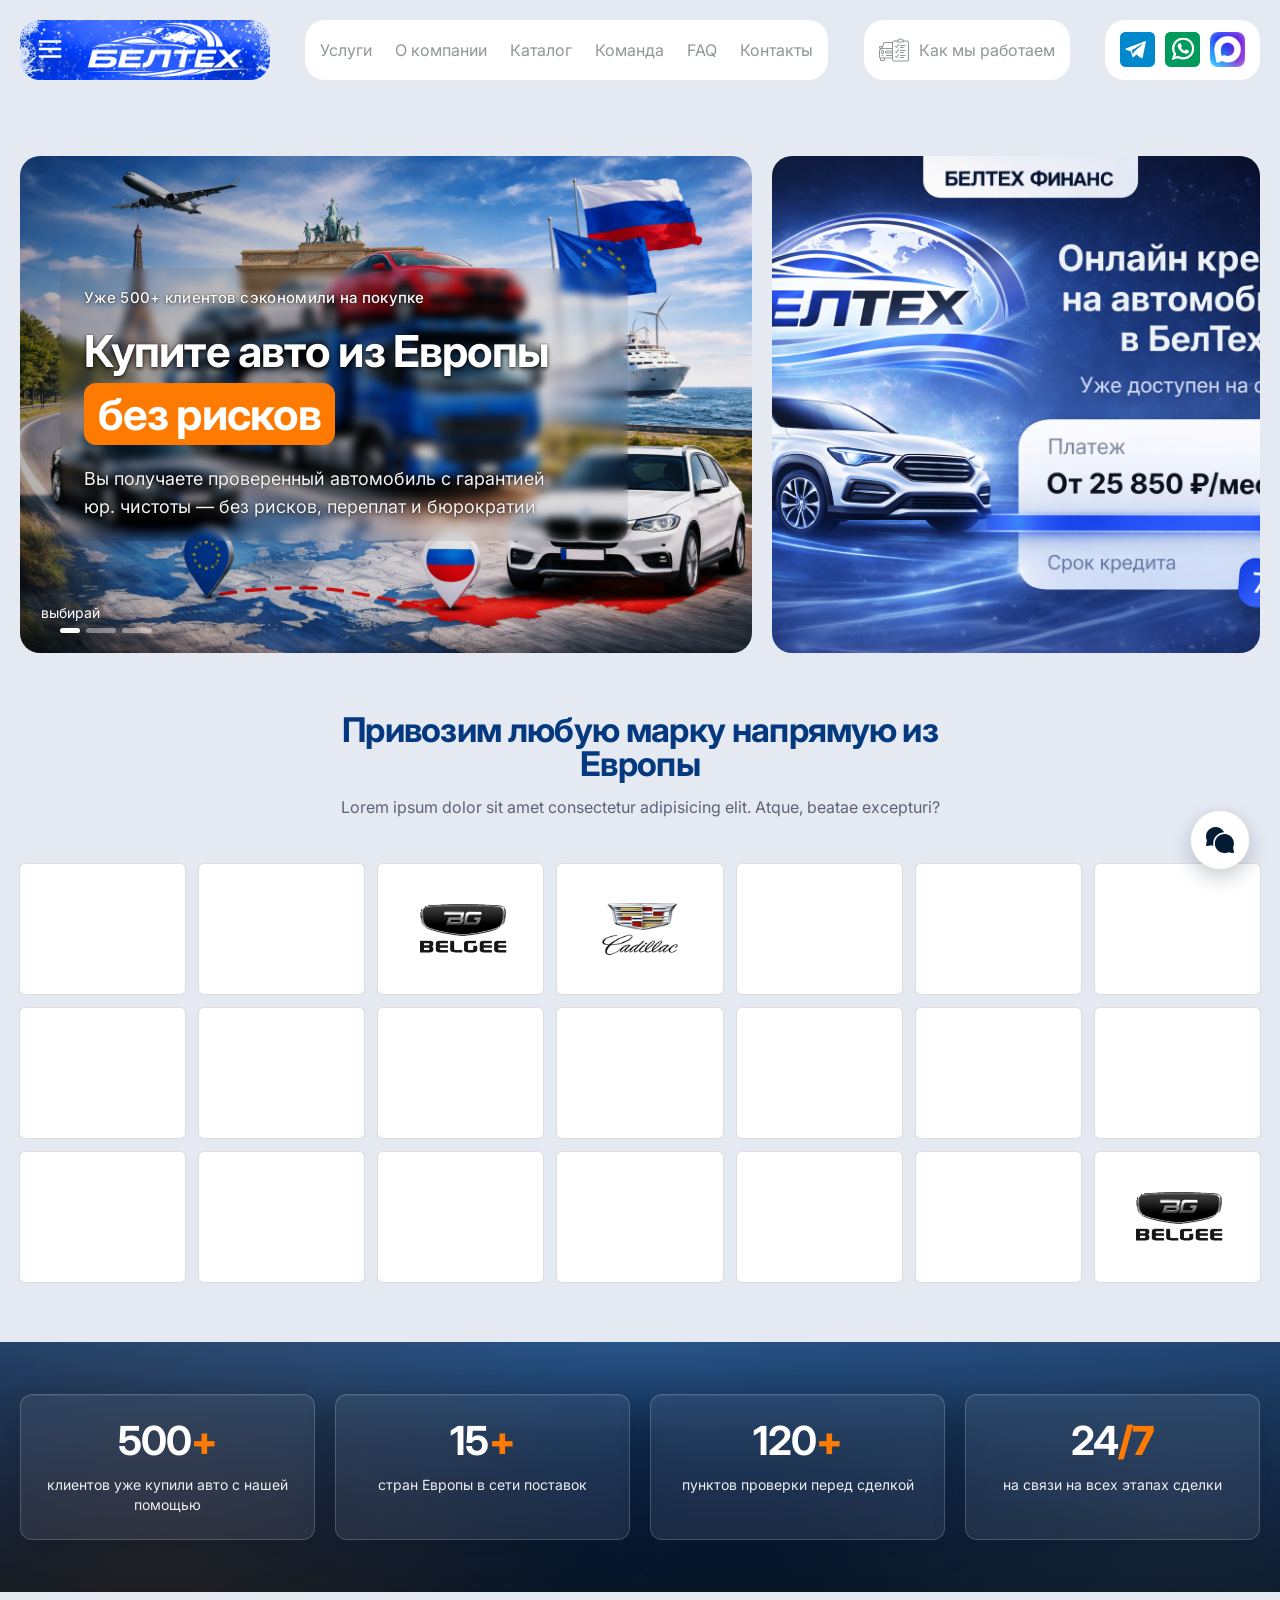
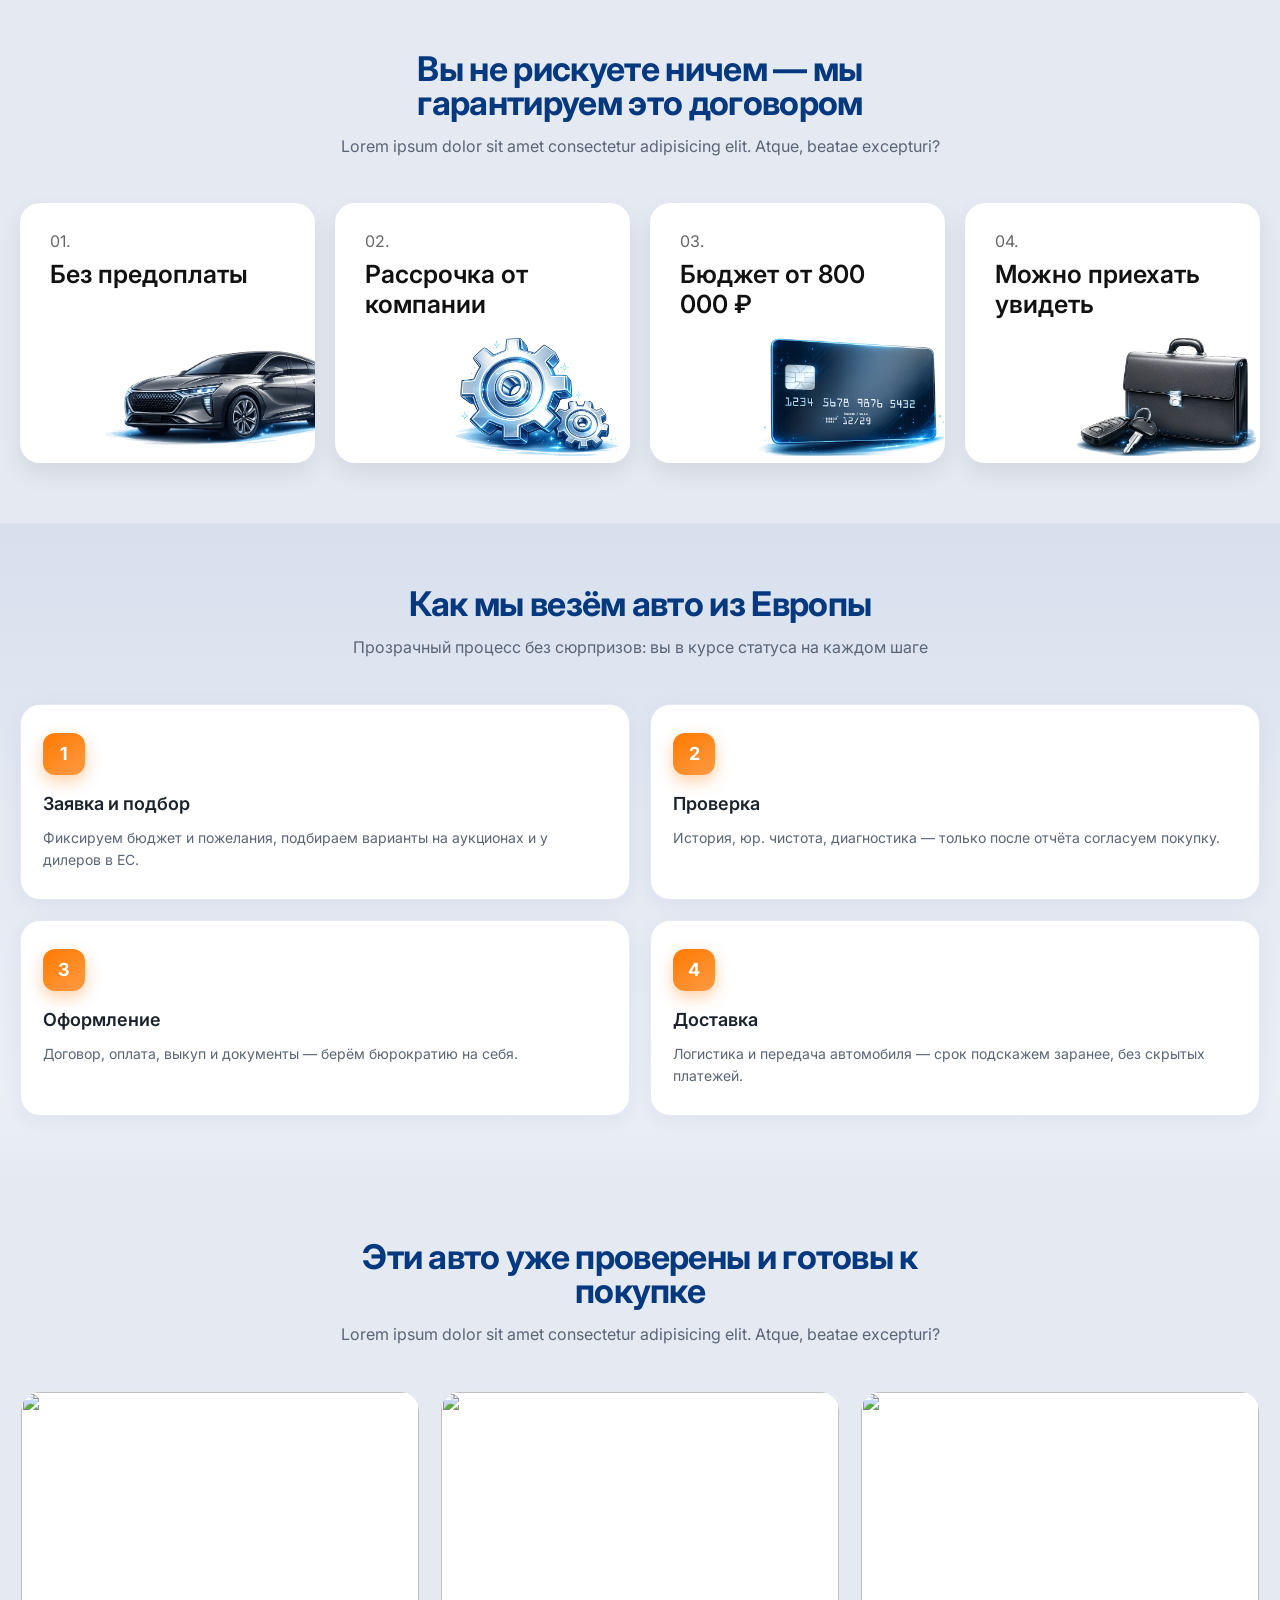
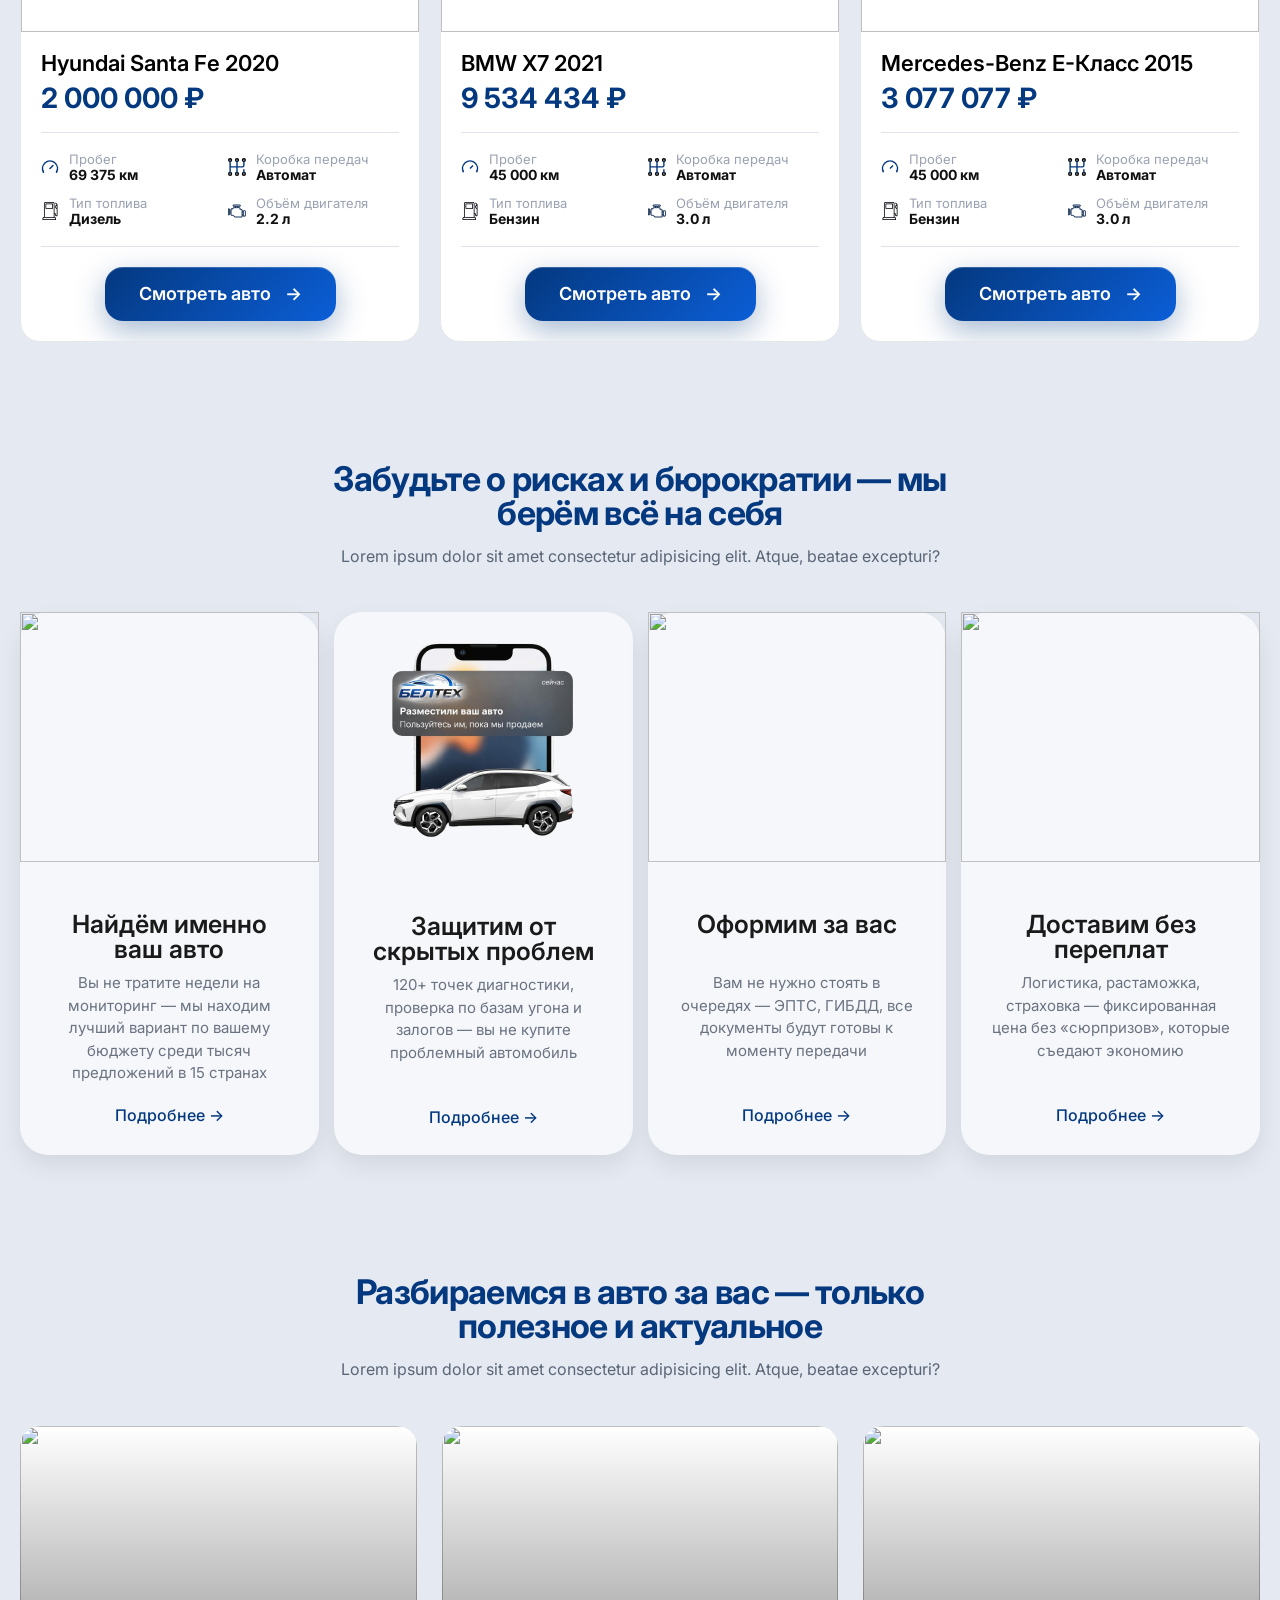
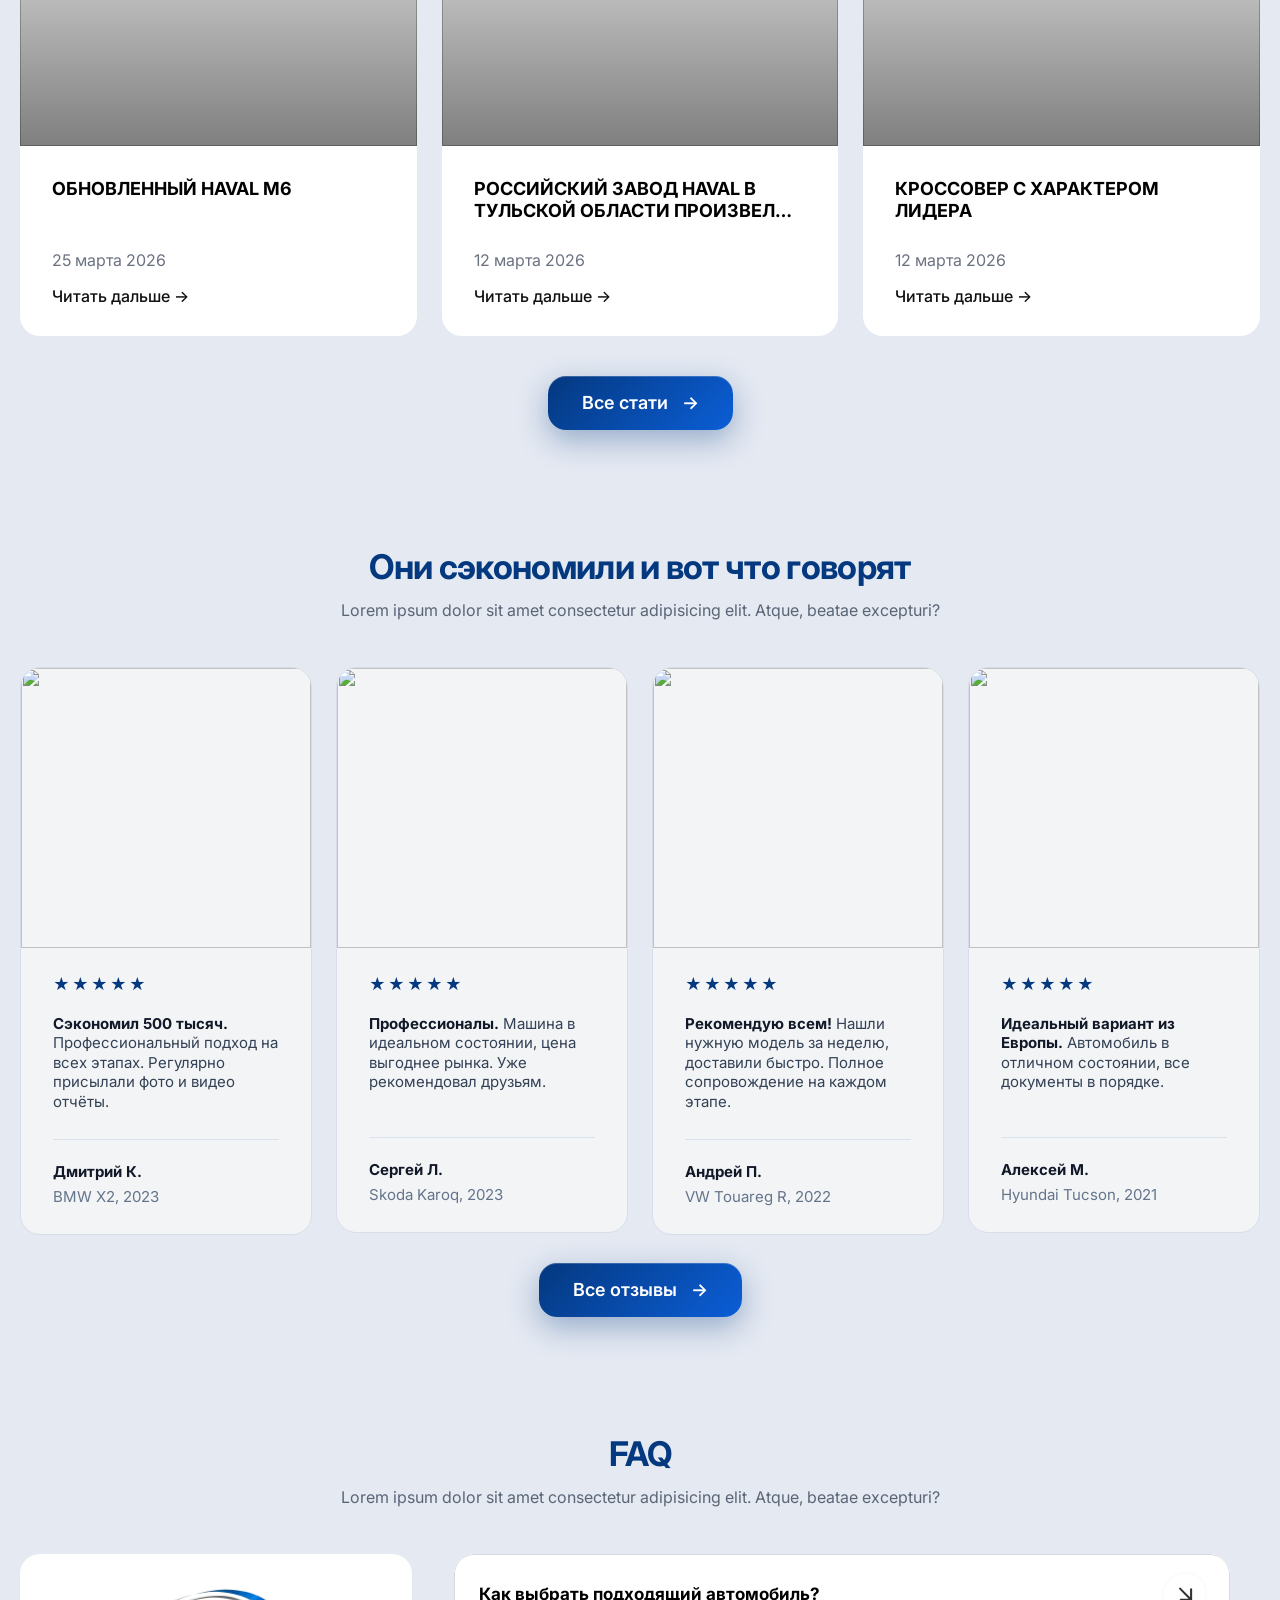
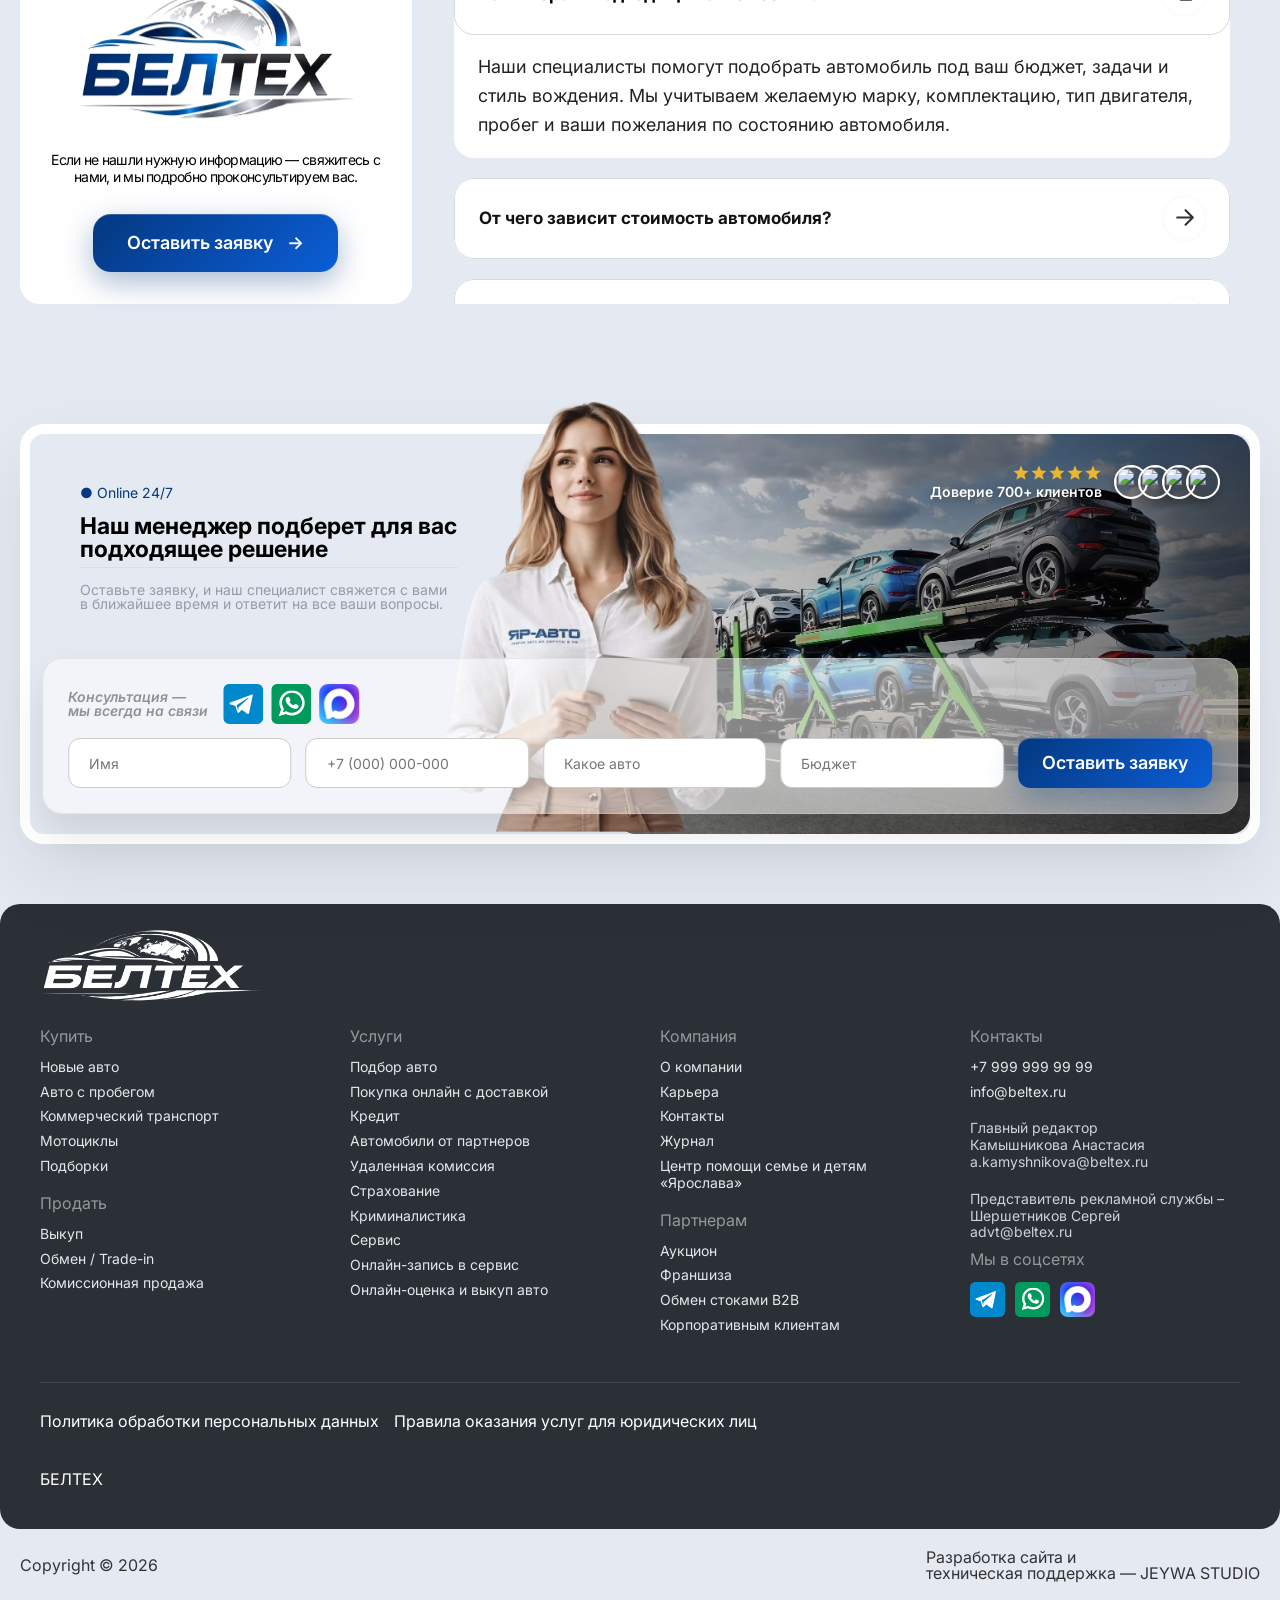
==== commit 4dd7d3e2: "new" ====
--- a/index.html
+++ b/index.html
@@ -18,40 +18,38 @@
     <title>БЕЛТЕХ</title>
   </head>
   <body>
-    <div class="modal-overlay" id="modalOverlay"></div>
-
-    <!-- MODAL -->
-    <div class="modal-box" id="modalBox">
-      <!-- CLOSE -->
-      <button class="modal-close" id="modalClose">
-        <svg
-          viewBox="0 0 24 24"
-          stroke="#000"
-          stroke-width="2"
-          fill="#000"
-        >
-          <path d="M6 6l12 12M6 18L18 6" />
-        </svg>
-      </button>
-
-      <!-- CONTENT -->
-      <div class="modal-content">
-        <h2>Связаться с нами</h2>
-        <p>Оставьте заявку и мы свяжемся с вами в ближайшее время</p>
-
-        <form class="modal-form">
-          <div class="field">
-            <input type="text" placeholder="Ваше имя" />
-          </div>
-
-          <div class="field">
-            <input type="tel" placeholder="Телефон" />
-          </div>
-
-          <button class="modal-submit">Отправить заявку</button>
-        </form>
-      </div>
+    <div class="modal-overlay" data-modal-overlay></div>
+
+    <div class="custom-modal" data-modal>
+      <button class="modal-close" data-modal-close>&times;</button>
+
+      <h2 class="modal-title">Оставить заявку</h2>
+      <p class="modal-text">
+        Заполните форму, и наш специалист свяжется с вами в ближайшее время.
+      </p>
+
+      <form class="modal-form">
+        <div class="form-group">
+          <label>Имя</label>
+          <input type="text" placeholder="Ваше имя" required />
+        </div>
+
+        <div class="form-group">
+          <label>Tелефон</label>
+          <input type="tel" placeholder="Ваше телефона" required />
+        </div>
+
+        <div class="form-group">
+          <label>Сообщение</label>
+          <textarea placeholder="Введите сообщение" rows="4"></textarea>
+        </div>
+
+        <button type="submit" class="modal-action">
+          <span>Отправить</span>
+        </button>
+      </form>
     </div>
+      
     <div class="nav-backdrop" id="navBackdrop"></div>
 
     <aside class="nav-drawer" id="navDrawer">
@@ -2393,7 +2391,7 @@
                     подробно проконсультируем вас.
                   </p>
                 </div>
-                <a class="btn-premium open-modal-btn" >
+                <a class="btn-premium" data-modal-open>
                   <span>Оставить заявку</span>
                   <i class="btn-icon"> → </i>
                 </a>
--- a/assests/css/style.css
+++ b/assests/css/style.css
@@ -373,7 +373,7 @@
 .nav-drawer > a img {
   width: 220px;
   object-fit: cover;
-  margin-top: 240px;
+  margin-top: 50px;
 }
 .nav-social img {
   width: 38px;
@@ -1295,6 +1295,7 @@
   display: flex;
   gap: 13px 24px;
   align-items: center;
+  overflow: hidden;
 }
 .brands-footer a {
   color: #fff;
@@ -5073,157 +5074,130 @@
   }
 }
 
-/* OVERLAY */
+
+
 .modal-overlay {
   position: fixed;
   inset: 0;
-  background: rgba(10, 15, 30, 0.65);
-  backdrop-filter: blur(12px);
-
+  background: rgba(0,0,0,0.65);
   opacity: 0;
   visibility: hidden;
-  transition: 0.35s ease;
-
-  z-index: 200;
-}
-
-/* MODAL */
-.modal-box {
+  transition: 0.3s;
+  z-index: 999999;
+}
+
+.custom-modal {
   position: fixed;
   top: 50%;
   left: 50%;
-
-  width: 420px;
-  max-width: 90%;
-
-  transform: translate(-50%, -60%) scale(0.95);
+  transform: translate(-50%, -50%) scale(0.96);
+  width: 100%;
+  max-width: 520px;
+  background: #fff;
+  padding: 40px;
+  border: 1px solid rgba(0,0,0,0.1);
+  border-radius: 0;
   opacity: 0;
-
-  background: linear-gradient(180deg, #ffffff, #f7f9fc);
-  border-radius: 20px;
-  padding: 35px;
-
-  box-shadow: 0 30px 80px rgba(0,0,0,0.25);
-  border: 1px solid #eef1f5;
-
-  transition: 0.4s cubic-bezier(.77,0,.18,1);
-
-  z-index: 201;
-}
-
-/* ACTIVE */
-.modal-box.active {
-  transform: translate(-50%, -50%) scale(1);
-  opacity: 1;
-}
-
-.modal-overlay.active {
+  visibility: hidden;
+  transition: 0.3s;
+  z-index: 999999;
+}
+
+.custom-modal.is-active {
   opacity: 1;
   visibility: visible;
-}
-
-/* CLOSE */
+  transform: translate(-50%, -50%) scale(1);
+}
+
+.modal-overlay.is-active {
+  opacity: 1;
+  visibility: visible;
+}
+
+/* Text */
+.modal-title {
+  font-size: 24px;
+  font-weight: 600;
+  margin-bottom: 12px;
+  color: #000;
+}
+
+.modal-text {
+  font-size: 15px;
+  line-height: 1.6;
+  color: var(--blue-dark);
+  margin-bottom: 28px;
+}
+
+/* Form */
+.modal-form {
+  display: flex;
+  flex-direction: column;
+  gap: 18px;
+}
+
+.form-group label {
+  font-size: 13px;
+  color:#000;
+  margin-bottom: 6px;
+  display: block;
+}
+
+.form-group input,
+.form-group textarea {
+  width: 100%;
+  padding: 12px 14px;
+  border: 1px solid rgba(0,0,0,0.2);
+  background: #fff;
+  font-size: 14px;
+  color: #000;
+  outline: none;
+  transition: 0.3s;
+}
+
+.form-group input:focus,
+.form-group textarea:focus {
+  border-color: var(--blue-dark);
+}
+
+textarea {
+  resize: none;
+}
+
+/* Action */
+.modal-action {
+  margin-top: 10px;
+  padding: 14px;
+  background:  var(--blue-dark);
+  border: 1px solid  var(--blue-dark);
+  color: #fff;
+  cursor: pointer;
+  transition: 0.3s;
+  overflow: hidden;
+}
+.modal-action:hover {
+  background-color: #fff;
+  border-color:  var(--blue-dark);
+  color:  var(--blue-dark);
+}
+
+
+
+/* Close */
 .modal-close {
   position: absolute;
-  top: 15px;
-  right: 15px;
-  padding: 0;
-  width: 36px;
-  height: 36px;
-
-  border-radius: 50%;
+  top: 14px;
+  right: 16px;
+  font-size: 28px;
+  background: none;
   border: none;
-
-  background: #fff;
   cursor: pointer;
-
-  display: flex;
-  align-items: center;
-  justify-content: center;
-
-  transition: 0.25s;
-}
+  color: #000;
+}
+
 
 .modal-close:hover {
-  background: #fff;
-  transform: rotate(90deg);
-  border: none
-}
-
-.modal-close svg {
-  width: 18px;
-  height: 18px;
-}
-
-/* CONTENT */
-.modal-content h2 {
-  font-size: 26px;
-  margin-bottom: 10px;
-}
-
-.modal-content p {
-  color: #6b7a8d;
-  margin-bottom: 25px;
-}
-
-/* FORM */
-.modal-form {
-  display: flex;
-  flex-direction: column;
-  gap: 15px;
-}
-
-/* INPUT */
-.field input {
-  width: 100%;
-  height: 52px;
-
-  border-radius: 14px;
-  border: 1px solid #e5e9f2;
-
-  padding: 0 15px;
-  font-size: 15px;
-
-  background: #f8fafc;
-  transition: 0.25s;
-}
-
-/* FOCUS */
-.field input:focus {
-  border-color: #04387f;
-  background: #fff;
-  outline: none;
-  box-shadow: 0 0 0 3px rgba(4, 56, 127, 0.08);
-}
-
-/* BUTTON */
-.modal-submit {
-  height: 52px;
-  border-radius: 14px;
+  color:  var(--blue-dark);
   border: none;
-
-  background: linear-gradient(135deg, #04387f, #1a5fff);
-  color: #fff;
-
-  font-weight: 600;
-  cursor: pointer;
-
-  transition: 0.3s;
-}
-
-.modal-submit:hover {
-  transform: translateY(-2px);
-  box-shadow: 0 10px 25px rgba(4, 56, 127, 0.35);
-}
-
-/* OPEN BTN */
-.open-modal-btn {
-  padding: 12px 24px;
-  border-radius: 30px;
-  border: none;
-
-  background: #04387f;
-  color: #fff;
-
-  cursor: pointer;
+  background: transparent
 }
